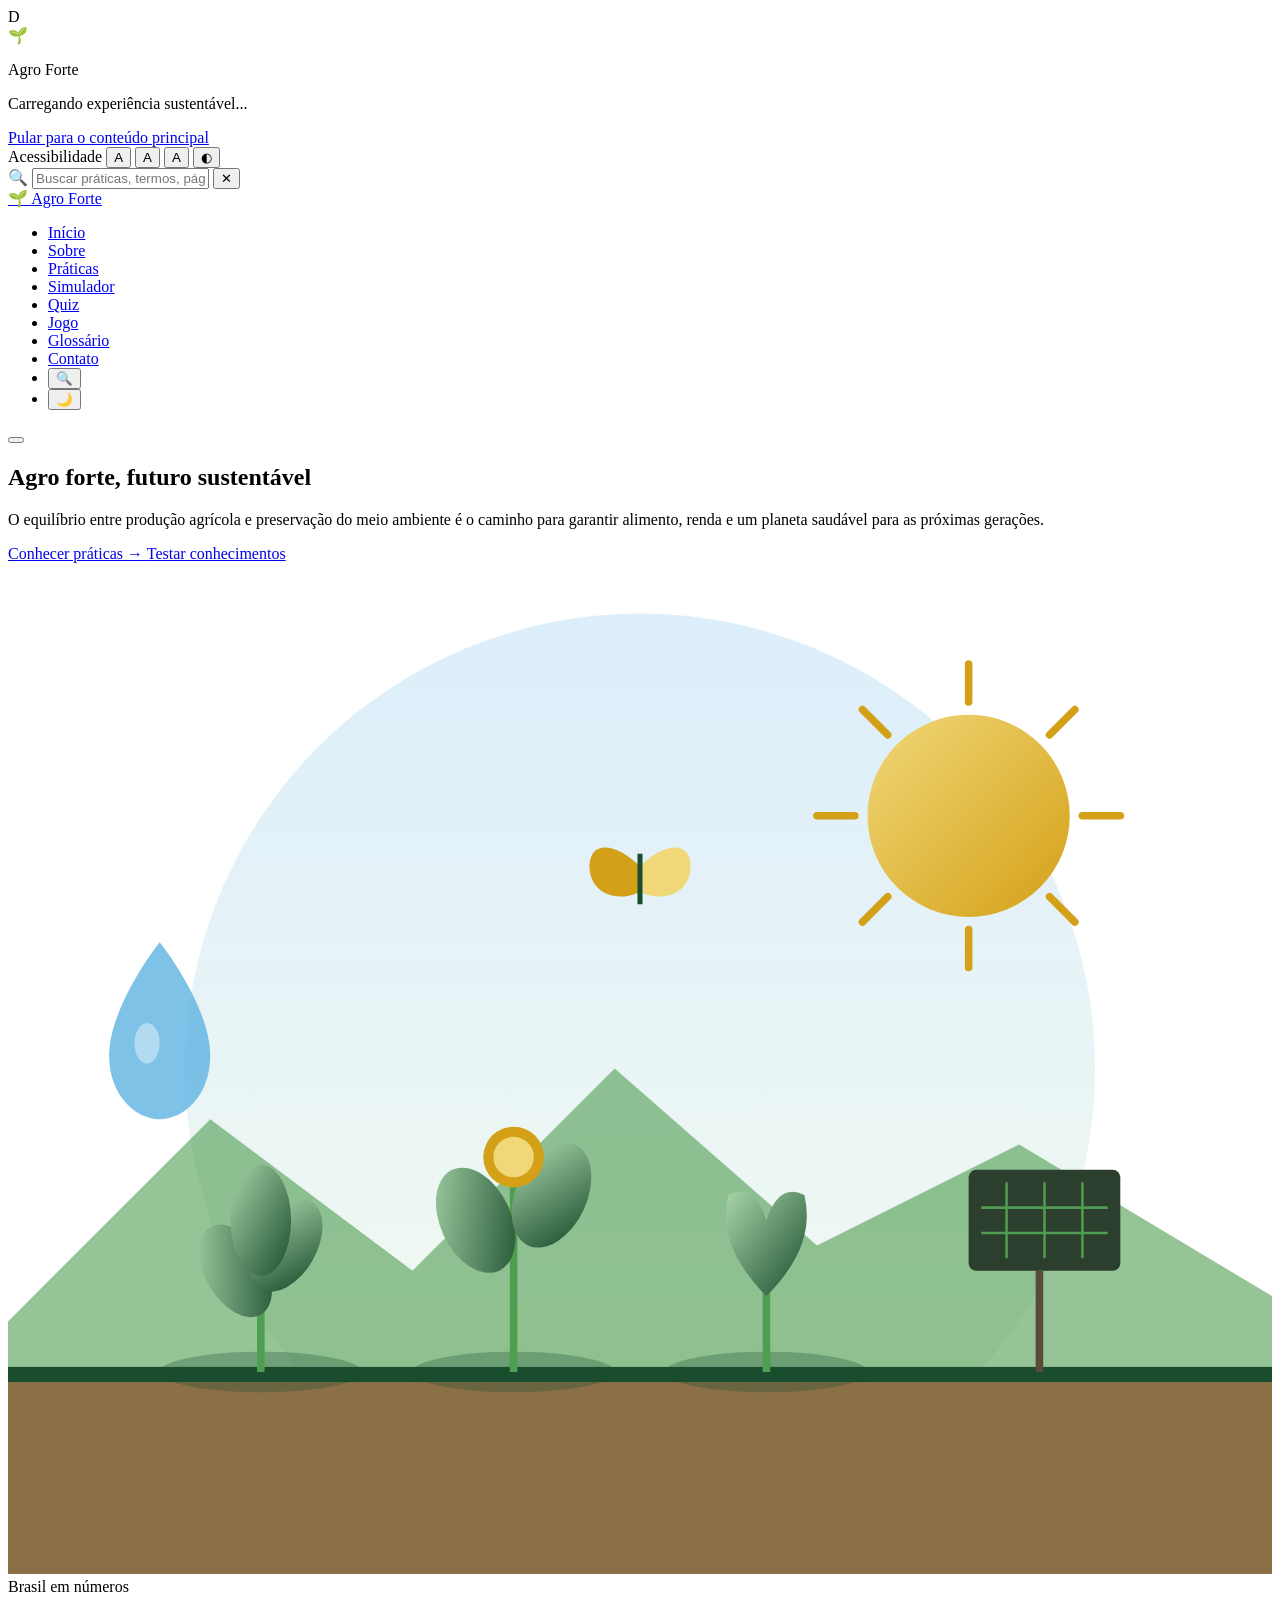
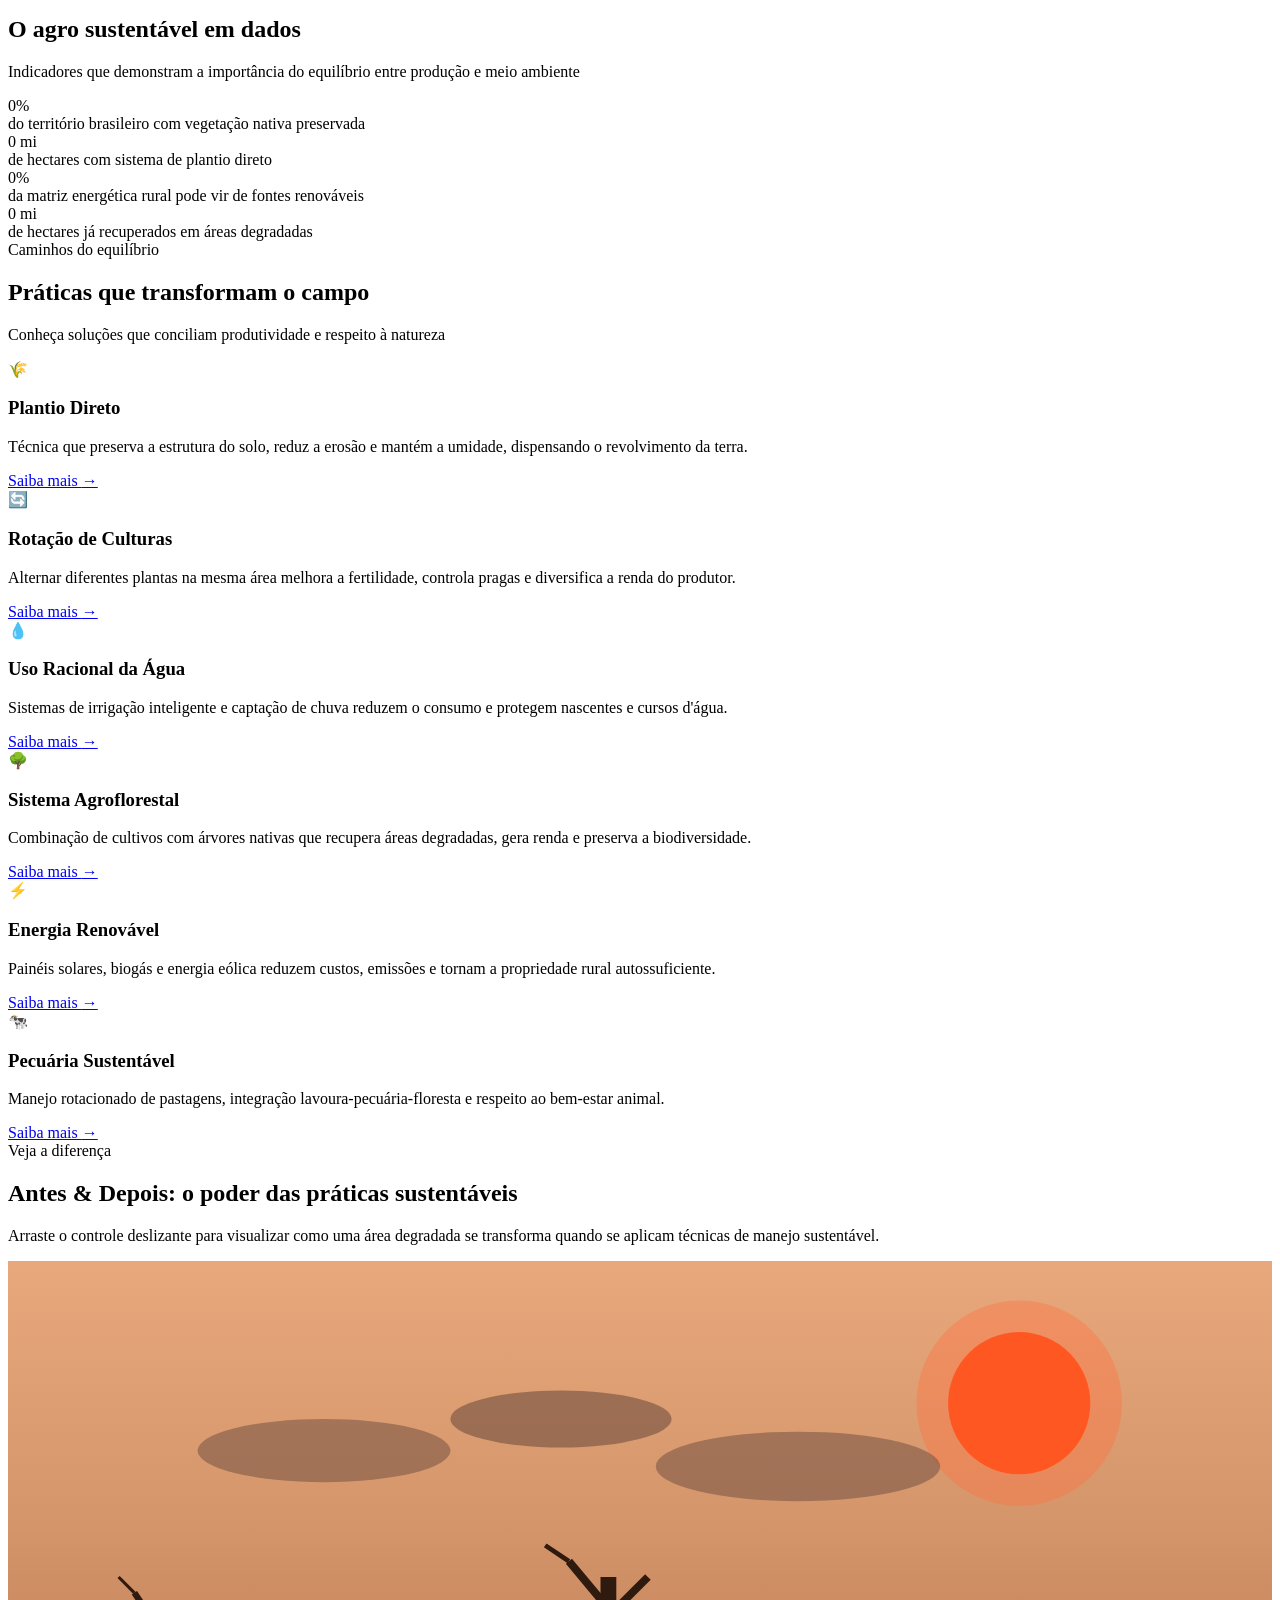
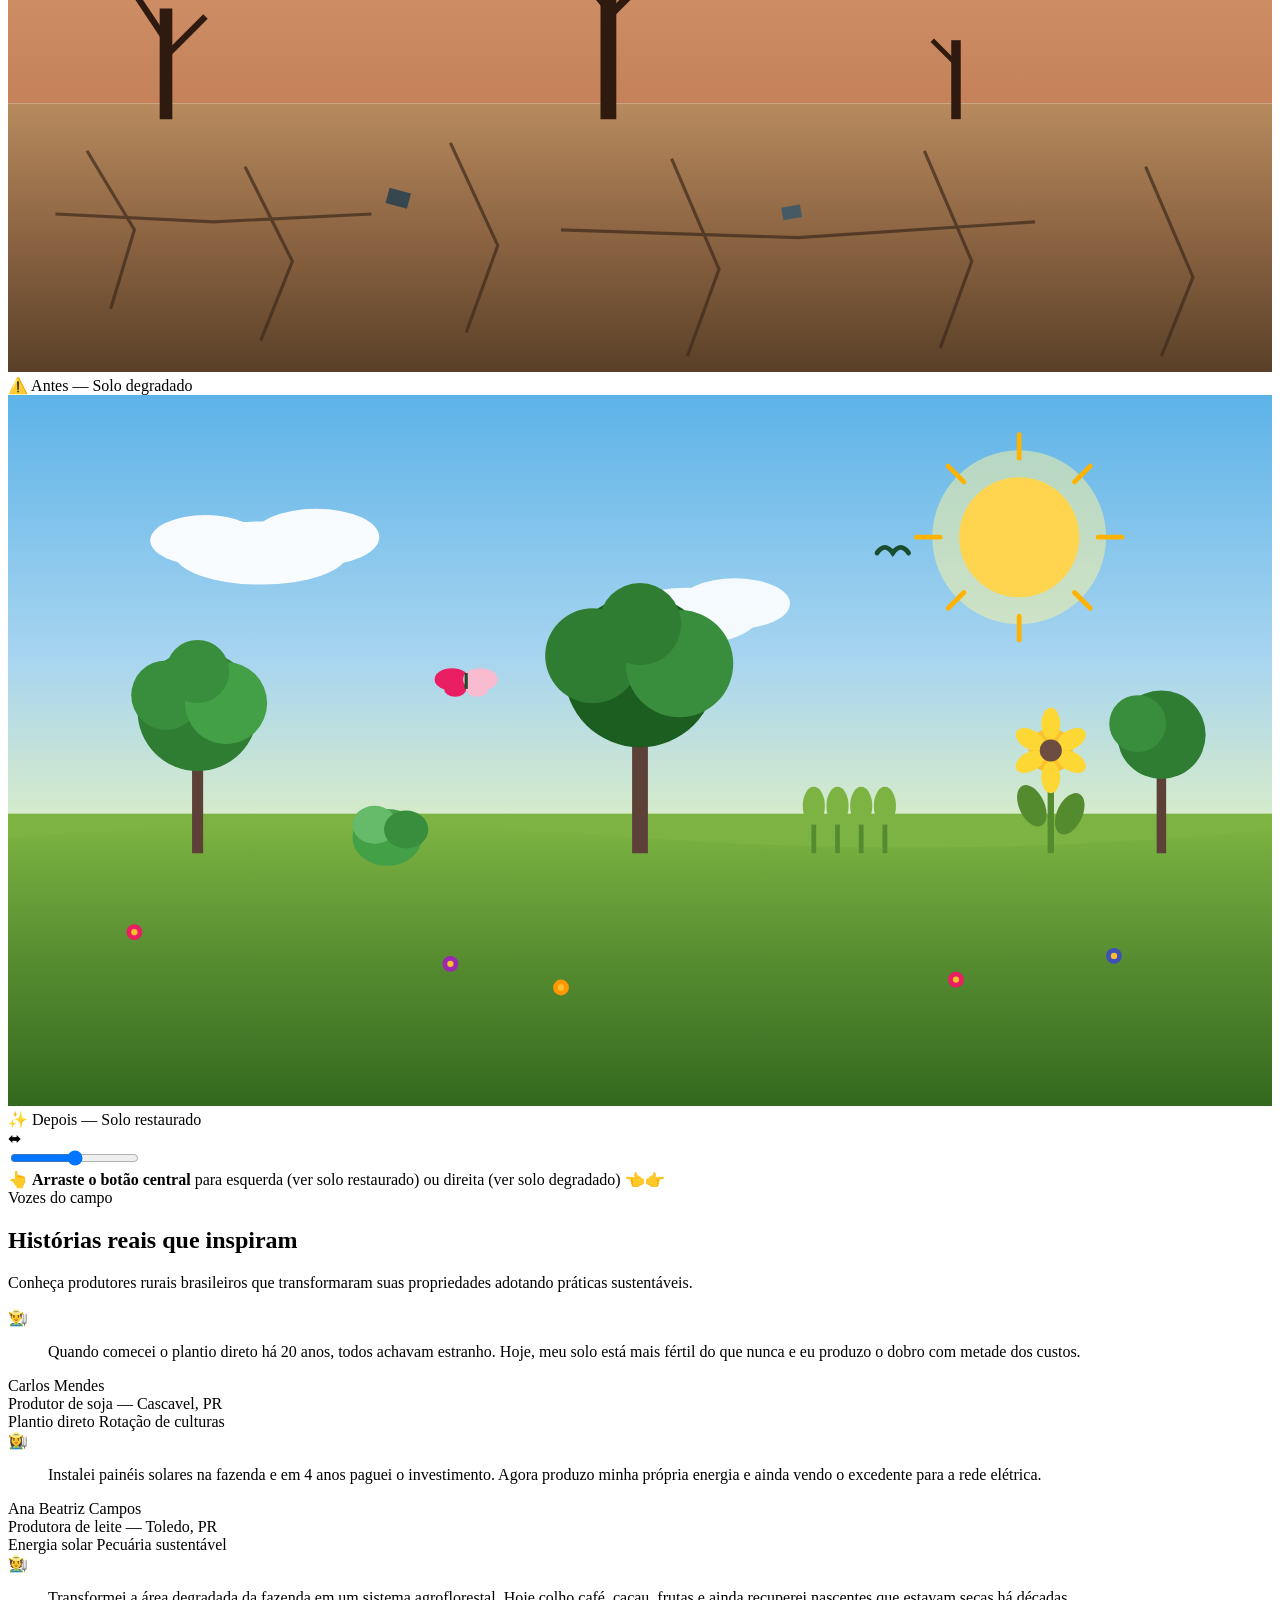
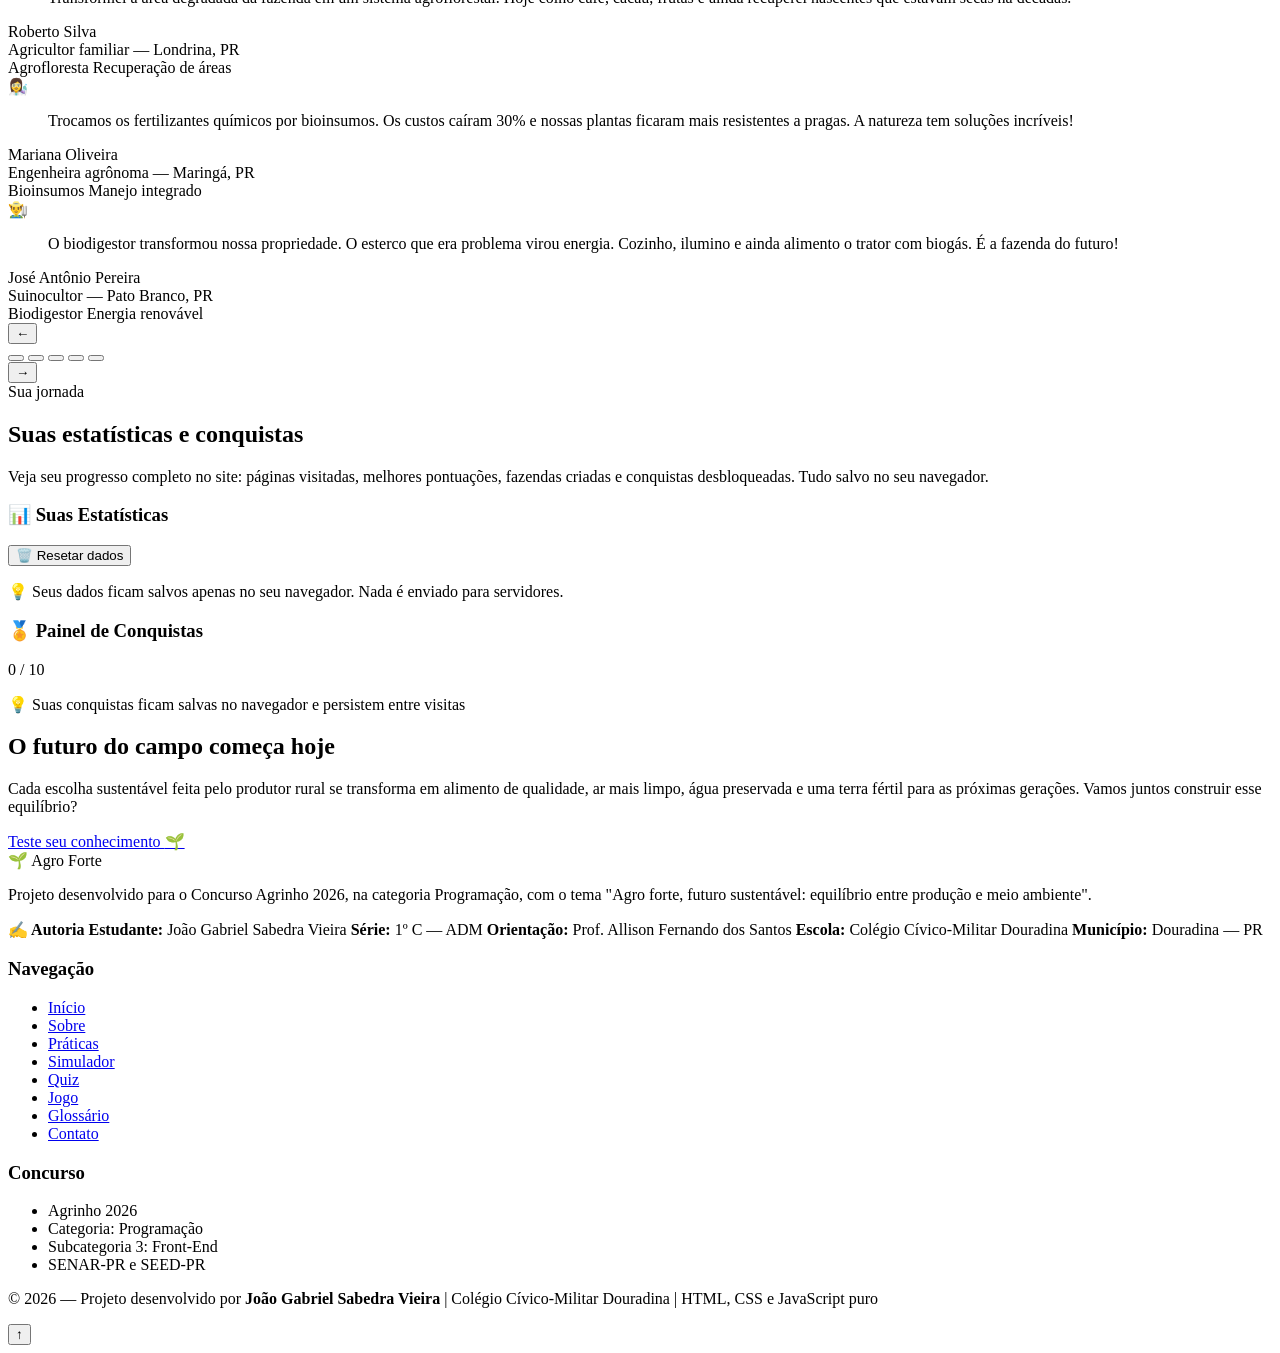
==== index.html @ 76241b08 "Add files via upload" ====
<!DOCTYPE html>D

<html lang="pt-BR">
<head>
    <meta charset="UTF-8">
    <meta name="viewport" content="width=device-width, initial-scale=1.0">
    <meta name="description" content="Projeto Agrinho 2026 - Agro forte, futuro sustentável: equilíbrio entre produção e meio ambiente">
    <meta name="keywords" content="agrinho, agronegócio, sustentabilidade, meio ambiente, agricultura, paraná">
    <meta name="author" content="João Gabriel Sabedra Vieira">
    <meta name="theme-color" content="#4f9d50">
    <meta name="robots" content="index, follow">
    <meta name="view-transition" content="same-origin">

    <!-- Open Graph (compartilhamento em redes sociais) -->
    <meta property="og:title" content="Agro Forte | Agrinho 2026 - Futuro Sustentável">
    <meta property="og:description" content="Site interativo sobre agronegócio sustentável: simulador de fazenda, quiz, mini-jogo, glossário e mapa do Brasil.">
    <meta property="og:type" content="website">
    <meta property="og:locale" content="pt_BR">
    <meta property="og:site_name" content="Agro Forte - Agrinho 2026">
    <meta property="og:image" content="og-image.svg">
    <meta property="og:image:type" content="image/svg+xml">
    <meta property="og:image:width" content="1200">
    <meta property="og:image:height" content="630">

    <!-- Twitter Card -->
    <meta name="twitter:card" content="summary_large_image">
    <meta name="twitter:title" content="Agro Forte | Agrinho 2026">
    <meta name="twitter:description" content="Agro forte, futuro sustentável: equilíbrio entre produção e meio ambiente.">
    <meta name="twitter:image" content="og-image.svg">

    <title>Agro Forte | Agrinho 2026 - Futuro Sustentável</title>
    <link rel="stylesheet" href="css/style.css?v=2">
    <link rel="manifest" href="manifest.json">
    <link rel="icon" type="image/svg+xml" href="data:image/svg+xml,%3Csvg xmlns='http://www.w3.org/2000/svg' viewBox='0 0 100 100'%3E%3Ccircle cx='50' cy='50' r='45' fill='%234f9d50'/%3E%3Ctext x='50' y='65' font-size='50' text-anchor='middle' fill='white'%3E🌱%3C/text%3E%3C/svg%3E">
    <link rel="apple-touch-icon" href="data:image/svg+xml,%3Csvg xmlns='http://www.w3.org/2000/svg' viewBox='0 0 100 100'%3E%3Ccircle cx='50' cy='50' r='45' fill='%234f9d50'/%3E%3Ctext x='50' y='65' font-size='50' text-anchor='middle' fill='white'%3E🌱%3C/text%3E%3C/svg%3E">
</head>
<body>
    <!-- AVISO PARA USUÁRIOS SEM JAVASCRIPT HABILITADO -->
    <noscript>
        <div class="aviso-sem-js" role="alert">
            <strong><span class="icone-aviso" aria-hidden="true">⚠️</span>JavaScript desativado</strong>
            Para a experiência completa do Agro Forte (simulador, quiz, jogo, mapa interativo), por favor habilite o JavaScript no seu navegador. O conteúdo essencial continua acessível.
        </div>
    </noscript>

    <!-- TELA DE CARREGAMENTO -->
    <div class="tela-carregamento" id="telaCarregamento" role="status" aria-live="polite">
        <div class="logo-carregamento" aria-hidden="true">🌱</div>
        <p class="texto-logo-carregamento">Agro Forte</p>
        <p>Carregando experiência sustentável...</p>
        <div class="barra-carregamento">
            <div class="barra-carregamento-preenchida"></div>
        </div>
    </div>

    <!-- LINK DE PULAR PARA O CONTEUDO -->
    <a href="#conteudoPrincipal" class="skip-link">Pular para o conteúdo principal</a>

    <!-- BARRA DE ACESSIBILIDADE -->
    <aside class="barra-acessibilidade" aria-label="Controles de acessibilidade">
        <span class="titulo-barra">Acessibilidade</span>
        <button id="btnFonteMenor" aria-label="Fonte normal" title="Fonte normal">A</button>
        <button id="btnFontePadrao" class="fonte-padrao-btn" aria-label="Fonte grande" title="Fonte grande">A</button>
        <button id="btnFonteMaior" class="fonte-maior-btn" aria-label="Fonte extra grande" title="Fonte extra grande">A</button>
        <button id="btnContraste" aria-label="Alternar alto contraste" title="Alto contraste">◐</button>
    </aside>

    <!-- OVERLAY DE BUSCA -->
    <div class="overlay-busca" id="overlayBusca" role="dialog" aria-label="Buscar no site">
        <div class="busca-container">
            <div class="busca-cabecalho">
                <span class="icone-busca-grande" aria-hidden="true">🔍</span>
                <input type="text" id="inputBusca" placeholder="Buscar práticas, termos, páginas..." aria-label="Campo de busca">
                <button class="busca-fechar" id="fecharBusca" aria-label="Fechar busca">✕</button>
            </div>
            <div class="busca-resultados" id="resultadosBusca"></div>
        </div>
    </div>

    <!-- CABECALHO -->
    <header class="cabecalho">
        <nav class="nav-principal" aria-label="Navegação principal">
            <a href="index.html" class="logo">
                <span class="logo-icone" aria-hidden="true">🌱</span>
                <span>Agro Forte</span>
            </a>

            <ul class="nav-links" id="navLinks">
                <li><a href="index.html" class="ativo">Início</a></li>
                <li><a href="sobre.html">Sobre</a></li>
                <li><a href="praticas.html">Práticas</a></li>
                <li><a href="simulador.html">Simulador</a></li>
                <li><a href="quiz.html">Quiz</a></li>
                <li><a href="jogo.html">Jogo</a></li>
                <li><a href="glossario.html">Glossário</a></li>
                <li><a href="contato.html">Contato</a></li>
                <li>
                    <button class="botao-busca" id="botaoBusca" aria-label="Buscar no site" title="Buscar (Ctrl+K)">
                        🔍
                    </button>
                </li>
                <li>
                    <button class="botao-tema" id="botaoTema" aria-label="Alternar tema claro e escuro" title="Alternar tema">
                        <span id="iconeTema">🌙</span>
                    </button>
                </li>
            </ul>

            <button class="menu-mobile" id="menuMobile" aria-label="Abrir menu de navegação">
                <span></span>
                <span></span>
                <span></span>
            </button>
        </nav>
    </header>

    <main id="conteudoPrincipal">
        <!-- HERO -->
        <section class="hero">
            <div class="container">
                <div class="hero-conteudo">
                    <div class="hero-texto fade-in">
                        <h1>Agro forte, <span class="destaque-texto">futuro sustentável</span></h1>
                        <p>O equilíbrio entre produção agrícola e preservação do meio ambiente é o caminho para garantir alimento, renda e um planeta saudável para as próximas gerações.</p>
                        <div class="hero-botoes">
                            <a href="praticas.html" class="botao botao-primario">
                                Conhecer práticas
                                <span aria-hidden="true">→</span>
                            </a>
                            <a href="quiz.html" class="botao botao-secundario">
                                Testar conhecimentos
                            </a>
                        </div>
                    </div>

                    <!-- ILUSTRACAO SVG AUTORAL -->
                    <div class="hero-ilustracao fade-in" aria-hidden="true">
                        <svg viewBox="0 0 500 400" xmlns="http://www.w3.org/2000/svg">
                            <!-- Fundo circular -->
                            <defs>
                                <linearGradient id="ceuGradiente" x1="0%" y1="0%" x2="0%" y2="100%">
                                    <stop offset="0%" stop-color="#a8d5f5"/>
                                    <stop offset="100%" stop-color="#e8f5d8"/>
                                </linearGradient>
                                <linearGradient id="solGradiente" x1="0%" y1="0%" x2="100%" y2="100%">
                                    <stop offset="0%" stop-color="#f0d878"/>
                                    <stop offset="100%" stop-color="#d4a017"/>
                                </linearGradient>
                                <linearGradient id="folhaGradiente" x1="0%" y1="0%" x2="100%" y2="100%">
                                    <stop offset="0%" stop-color="#a8d5a8"/>
                                    <stop offset="100%" stop-color="#1a4d2e"/>
                                </linearGradient>
                            </defs>

                            <!-- Círculo de fundo (classe permite adaptar ao tema escuro) -->
                            <circle class="hero-svg-circulo-fundo" cx="250" cy="200" r="180" fill="url(#ceuGradiente)" opacity="0.4"/>

                            <!-- Sol -->
                            <g class="elemento-flutuante">
                                <circle cx="380" cy="100" r="40" fill="url(#solGradiente)"/>
                                <g stroke="#d4a017" stroke-width="3" stroke-linecap="round">
                                    <line x1="380" y1="40" x2="380" y2="55"/>
                                    <line x1="380" y1="145" x2="380" y2="160"/>
                                    <line x1="320" y1="100" x2="335" y2="100"/>
                                    <line x1="425" y1="100" x2="440" y2="100"/>
                                    <line x1="338" y1="58" x2="348" y2="68"/>
                                    <line x1="412" y1="132" x2="422" y2="142"/>
                                    <line x1="412" y1="68" x2="422" y2="58"/>
                                    <line x1="338" y1="142" x2="348" y2="132"/>
                                </g>
                            </g>

                            <!-- Montanhas (classe permite adaptar ao tema escuro) -->
                            <path class="hero-svg-montanhas" d="M 0 300 L 80 220 L 160 280 L 240 200 L 320 270 L 400 230 L 500 290 L 500 400 L 0 400 Z" fill="#4f9d50" opacity="0.6"/>

                            <!-- Solo (classes permitem adaptar ao tema escuro) -->
                            <rect class="hero-svg-solo" x="0" y="320" width="500" height="80" fill="#8b6f47"/>
                            <rect class="hero-svg-grama" x="0" y="318" width="500" height="6" fill="#1a4d2e"/>

                            <!-- Plantas -->
                            <g class="elemento-flutuante delay-1">
                                <ellipse cx="100" cy="320" rx="40" ry="8" fill="#1a4d2e" opacity="0.3"/>
                                <line x1="100" y1="320" x2="100" y2="270" stroke="#4f9d50" stroke-width="3"/>
                                <ellipse cx="90" cy="280" rx="12" ry="20" fill="url(#folhaGradiente)" transform="rotate(-30 90 280)"/>
                                <ellipse cx="110" cy="270" rx="12" ry="20" fill="url(#folhaGradiente)" transform="rotate(30 110 270)"/>
                                <ellipse cx="100" cy="260" rx="12" ry="22" fill="url(#folhaGradiente)"/>
                            </g>

                            <g class="elemento-flutuante delay-2">
                                <ellipse cx="200" cy="320" rx="40" ry="8" fill="#1a4d2e" opacity="0.3"/>
                                <line x1="200" y1="320" x2="200" y2="240" stroke="#4f9d50" stroke-width="3"/>
                                <ellipse cx="185" cy="260" rx="14" ry="22" fill="url(#folhaGradiente)" transform="rotate(-25 185 260)"/>
                                <ellipse cx="215" cy="250" rx="14" ry="22" fill="url(#folhaGradiente)" transform="rotate(25 215 250)"/>
                                <circle cx="200" cy="235" r="12" fill="#d4a017"/>
                                <circle cx="200" cy="235" r="8" fill="#f0d878"/>
                            </g>

                            <g class="elemento-flutuante">
                                <ellipse cx="300" cy="320" rx="40" ry="8" fill="#1a4d2e" opacity="0.3"/>
                                <line x1="300" y1="320" x2="300" y2="280" stroke="#4f9d50" stroke-width="3"/>
                                <path d="M 300 290 Q 280 270 285 250 Q 295 245 300 260 Q 305 245 315 250 Q 320 270 300 290" fill="url(#folhaGradiente)"/>
                            </g>

                            <!-- Painel solar (energia renovável) -->
                            <g class="elemento-flutuante delay-1">
                                <rect class="hero-svg-painel-solar" x="380" y="240" width="60" height="40" fill="#2c3e2d" rx="3"/>
                                <line x1="395" y1="245" x2="395" y2="275" stroke="#4f9d50" stroke-width="1"/>
                                <line x1="410" y1="245" x2="410" y2="275" stroke="#4f9d50" stroke-width="1"/>
                                <line x1="425" y1="245" x2="425" y2="275" stroke="#4f9d50" stroke-width="1"/>
                                <line x1="385" y1="255" x2="435" y2="255" stroke="#4f9d50" stroke-width="1"/>
                                <line x1="385" y1="265" x2="435" y2="265" stroke="#4f9d50" stroke-width="1"/>
                                <line x1="408" y1="280" x2="408" y2="320" stroke="#5a4a3a" stroke-width="3"/>
                            </g>

                            <!-- Gota de água -->
                            <g class="elemento-flutuante delay-2">
                                <path d="M 60 150 C 60 150, 40 175, 40 195 C 40 210, 50 220, 60 220 C 70 220, 80 210, 80 195 C 80 175, 60 150, 60 150 Z" fill="#5fb3e3" opacity="0.8"/>
                                <ellipse cx="55" cy="190" rx="5" ry="8" fill="white" opacity="0.4"/>
                            </g>

                            <!-- Borboleta -->
                            <g class="elemento-flutuante">
                                <path d="M 250 120 C 240 110, 230 110, 230 120 C 230 130, 240 135, 250 130 Z" fill="#d4a017"/>
                                <path d="M 250 120 C 260 110, 270 110, 270 120 C 270 130, 260 135, 250 130 Z" fill="#f0d878"/>
                                <line x1="250" y1="115" x2="250" y2="135" stroke="#1a4d2e" stroke-width="2"/>
                            </g>
                        </svg>
                    </div>
                </div>
            </div>
        </section>

        <!-- ESTATISTICAS -->
        <section class="estatisticas">
            <div class="container">
                <div class="secao-titulo fade-in">
                    <span>Brasil em números</span>
                    <h2>O agro sustentável em dados</h2>
                    <p>Indicadores que demonstram a importância do equilíbrio entre produção e meio ambiente</p>
                </div>

                <div class="grid-estatisticas">
                    <div class="card-estatistica fade-in" data-numero="66" data-sufixo="%">
                        <div class="numero contador">0%</div>
                        <div class="rotulo">do território brasileiro com vegetação nativa preservada</div>
                    </div>

                    <div class="card-estatistica fade-in" data-numero="35" data-sufixo=" mi">
                        <div class="numero contador">0 mi</div>
                        <div class="rotulo">de hectares com sistema de plantio direto</div>
                    </div>

                    <div class="card-estatistica fade-in" data-numero="80" data-sufixo="%">
                        <div class="numero contador">0%</div>
                        <div class="rotulo">da matriz energética rural pode vir de fontes renováveis</div>
                    </div>

                    <div class="card-estatistica fade-in" data-numero="17" data-sufixo=" mi">
                        <div class="numero contador">0 mi</div>
                        <div class="rotulo">de hectares já recuperados em áreas degradadas</div>
                    </div>
                </div>
            </div>
        </section>

        <!-- PRATICAS PRINCIPAIS -->
        <section class="secao">
            <div class="container">
                <div class="secao-titulo fade-in">
                    <span>Caminhos do equilíbrio</span>
                    <h2>Práticas que transformam o campo</h2>
                    <p>Conheça soluções que conciliam produtividade e respeito à natureza</p>
                </div>

                <div class="grid-praticas">
                    <article class="card-pratica fade-in">
                        <div class="icone" aria-hidden="true">🌾</div>
                        <h3>Plantio Direto</h3>
                        <p>Técnica que preserva a estrutura do solo, reduz a erosão e mantém a umidade, dispensando o revolvimento da terra.</p>
                        <a href="praticas.html#plantio-direto" class="saiba-mais">
                            Saiba mais <span aria-hidden="true">→</span>
                        </a>
                    </article>

                    <article class="card-pratica fade-in">
                        <div class="icone" aria-hidden="true">🔄</div>
                        <h3>Rotação de Culturas</h3>
                        <p>Alternar diferentes plantas na mesma área melhora a fertilidade, controla pragas e diversifica a renda do produtor.</p>
                        <a href="praticas.html#rotacao" class="saiba-mais">
                            Saiba mais <span aria-hidden="true">→</span>
                        </a>
                    </article>

                    <article class="card-pratica fade-in">
                        <div class="icone" aria-hidden="true">💧</div>
                        <h3>Uso Racional da Água</h3>
                        <p>Sistemas de irrigação inteligente e captação de chuva reduzem o consumo e protegem nascentes e cursos d'água.</p>
                        <a href="praticas.html#agua" class="saiba-mais">
                            Saiba mais <span aria-hidden="true">→</span>
                        </a>
                    </article>

                    <article class="card-pratica fade-in">
                        <div class="icone" aria-hidden="true">🌳</div>
                        <h3>Sistema Agroflorestal</h3>
                        <p>Combinação de cultivos com árvores nativas que recupera áreas degradadas, gera renda e preserva a biodiversidade.</p>
                        <a href="praticas.html#agrofloresta" class="saiba-mais">
                            Saiba mais <span aria-hidden="true">→</span>
                        </a>
                    </article>

                    <article class="card-pratica fade-in">
                        <div class="icone" aria-hidden="true">⚡</div>
                        <h3>Energia Renovável</h3>
                        <p>Painéis solares, biogás e energia eólica reduzem custos, emissões e tornam a propriedade rural autossuficiente.</p>
                        <a href="praticas.html#energia" class="saiba-mais">
                            Saiba mais <span aria-hidden="true">→</span>
                        </a>
                    </article>

                    <article class="card-pratica fade-in">
                        <div class="icone" aria-hidden="true">🐄</div>
                        <h3>Pecuária Sustentável</h3>
                        <p>Manejo rotacionado de pastagens, integração lavoura-pecuária-floresta e respeito ao bem-estar animal.</p>
                        <a href="praticas.html#pecuaria" class="saiba-mais">
                            Saiba mais <span aria-hidden="true">→</span>
                        </a>
                    </article>
                </div>
            </div>
        </section>

        <!-- COMPARADOR ANTES E DEPOIS -->
        <section class="secao fundo-destaque">
            <div class="container">
                <div class="secao-titulo fade-in">
                    <span>Veja a diferença</span>
                    <h2>Antes &amp; Depois: o poder das práticas sustentáveis</h2>
                    <p>Arraste o controle deslizante para visualizar como uma área degradada se transforma quando se aplicam técnicas de manejo sustentável.</p>
                </div>

                <div class="fade-in">
                    <div class="comparador">

                        <!-- CAMADA ANTES (FUNDO): solo degradado -->
                        <div class="comparador-antes">
                            <svg class="comparador-svg" viewBox="0 0 800 450" xmlns="http://www.w3.org/2000/svg" preserveAspectRatio="xMidYMid slice" aria-hidden="true">
                                <defs>
                                    <linearGradient id="ceuSeco" x1="0" y1="0" x2="0" y2="1">
                                        <stop offset="0%" stop-color="#e8a87c"/>
                                        <stop offset="60%" stop-color="#d4956a"/>
                                        <stop offset="100%" stop-color="#c4815a"/>
                                    </linearGradient>
                                    <linearGradient id="soloSeco" x1="0" y1="0" x2="0" y2="1">
                                        <stop offset="0%" stop-color="#b88a5e"/>
                                        <stop offset="50%" stop-color="#8b6442"/>
                                        <stop offset="100%" stop-color="#5a4028"/>
                                    </linearGradient>
                                </defs>

                                <!-- Céu poluído/quente -->
                                <rect width="800" height="280" fill="url(#ceuSeco)"/>

                                <!-- Sol forte e quente -->
                                <circle cx="640" cy="90" r="65" fill="#ff7043" opacity="0.4"/>
                                <circle cx="640" cy="90" r="45" fill="#ff5722"/>

                                <!-- Fumaça/poluição -->
                                <g opacity="0.5">
                                    <ellipse cx="200" cy="120" rx="80" ry="20" fill="#6d4c41"/>
                                    <ellipse cx="350" cy="100" rx="70" ry="18" fill="#5d4037"/>
                                    <ellipse cx="500" cy="130" rx="90" ry="22" fill="#6d4c41"/>
                                </g>

                                <!-- Solo seco e rachado -->
                                <rect x="0" y="280" width="800" height="170" fill="url(#soloSeco)"/>

                                <!-- Rachaduras no solo -->
                                <g stroke="#3e2a1c" stroke-width="2" fill="none" opacity="0.7">
                                    <path d="M 50 310 L 80 360 L 65 410"/>
                                    <path d="M 150 320 L 180 380 L 160 430"/>
                                    <path d="M 280 305 L 310 370 L 290 425"/>
                                    <path d="M 420 315 L 450 385 L 430 440"/>
                                    <path d="M 580 310 L 610 380 L 590 435"/>
                                    <path d="M 720 320 L 750 390 L 730 440"/>
                                    <!-- Rachaduras horizontais -->
                                    <path d="M 30 350 L 130 355 L 230 350"/>
                                    <path d="M 350 360 L 500 365 L 650 355"/>
                                </g>

                                <!-- Tronco morto 1 -->
                                <g>
                                    <line x1="100" y1="290" x2="100" y2="220" stroke="#2e1a0e" stroke-width="8"/>
                                    <line x1="100" y1="240" x2="80" y2="210" stroke="#2e1a0e" stroke-width="4"/>
                                    <line x1="100" y1="250" x2="125" y2="225" stroke="#2e1a0e" stroke-width="4"/>
                                    <line x1="80" y1="210" x2="70" y2="200" stroke="#2e1a0e" stroke-width="2"/>
                                </g>

                                <!-- Tronco morto 2 -->
                                <g>
                                    <line x1="380" y1="290" x2="380" y2="200" stroke="#2e1a0e" stroke-width="10"/>
                                    <line x1="380" y1="220" x2="355" y2="190" stroke="#2e1a0e" stroke-width="5"/>
                                    <line x1="380" y1="225" x2="405" y2="200" stroke="#2e1a0e" stroke-width="5"/>
                                    <line x1="355" y1="190" x2="340" y2="180" stroke="#2e1a0e" stroke-width="3"/>
                                </g>

                                <!-- Tronco morto 3 -->
                                <g>
                                    <line x1="600" y1="290" x2="600" y2="240" stroke="#2e1a0e" stroke-width="6"/>
                                    <line x1="600" y1="255" x2="585" y2="240" stroke="#2e1a0e" stroke-width="3"/>
                                </g>

                                <!-- Lixo/poluição no chão -->
                                <g>
                                    <rect x="240" y="335" width="14" height="10" fill="#37474f" transform="rotate(15 247 340)"/>
                                    <rect x="490" y="345" width="12" height="8" fill="#455a64" transform="rotate(-10 496 349)"/>
                                </g>
                            </svg>
                            <span class="comparador-rotulo antes">⚠️ Antes — Solo degradado</span>
                        </div>

                        <!-- CAMADA DEPOIS (TOPO, CLIPADA): solo restaurado -->
                        <div class="comparador-depois" id="comparadorDepois">
                            <svg class="comparador-svg" viewBox="0 0 800 450" xmlns="http://www.w3.org/2000/svg" preserveAspectRatio="xMidYMid slice" aria-hidden="true">
                                <defs>
                                    <linearGradient id="ceuVivo" x1="0" y1="0" x2="0" y2="1">
                                        <stop offset="0%" stop-color="#5db3e8"/>
                                        <stop offset="60%" stop-color="#a8d5f0"/>
                                        <stop offset="100%" stop-color="#dceec5"/>
                                    </linearGradient>
                                    <linearGradient id="soloVivo" x1="0" y1="0" x2="0" y2="1">
                                        <stop offset="0%" stop-color="#7cb342"/>
                                        <stop offset="50%" stop-color="#558b2f"/>
                                        <stop offset="100%" stop-color="#33691e"/>
                                    </linearGradient>
                                </defs>

                                <!-- Céu azul e limpo -->
                                <rect width="800" height="280" fill="url(#ceuVivo)"/>

                                <!-- Sol amigável -->
                                <circle cx="640" cy="90" r="55" fill="#fff59d" opacity="0.5"/>
                                <circle cx="640" cy="90" r="38" fill="#ffd54f"/>
                                <g stroke="#ffb300" stroke-width="3" stroke-linecap="round">
                                    <line x1="640" y1="25" x2="640" y2="40"/>
                                    <line x1="640" y1="140" x2="640" y2="155"/>
                                    <line x1="575" y1="90" x2="590" y2="90"/>
                                    <line x1="690" y1="90" x2="705" y2="90"/>
                                    <line x1="595" y1="45" x2="605" y2="55"/>
                                    <line x1="675" y1="125" x2="685" y2="135"/>
                                    <line x1="675" y1="55" x2="685" y2="45"/>
                                    <line x1="595" y1="135" x2="605" y2="125"/>
                                </g>

                                <!-- Nuvens fofinhas -->
                                <g opacity="0.95">
                                    <ellipse cx="160" cy="100" rx="55" ry="20" fill="white"/>
                                    <ellipse cx="195" cy="90" rx="40" ry="18" fill="white"/>
                                    <ellipse cx="125" cy="92" rx="35" ry="16" fill="white"/>
                                </g>
                                <g opacity="0.9">
                                    <ellipse cx="430" cy="140" rx="45" ry="18" fill="white"/>
                                    <ellipse cx="460" cy="132" rx="35" ry="16" fill="white"/>
                                </g>

                                <!-- Faixa de transição verde sólida (elimina gaps entre céu e curva do solo) -->
                                <rect x="0" y="265" width="800" height="35" fill="#7cb342"/>

                                <!-- Solo verde fértil (curva decorativa por cima da faixa sólida) -->
                                <path d="M 0 280 Q 200 265 400 280 Q 600 295 800 275 L 800 450 L 0 450 Z" fill="url(#soloVivo)"/>

                                <!-- Árvore frondosa 1 -->
                                <g>
                                    <line x1="120" y1="290" x2="120" y2="220" stroke="#5d4037" stroke-width="7"/>
                                    <circle cx="120" cy="200" r="38" fill="#2e7d32"/>
                                    <circle cx="100" cy="190" r="22" fill="#388e3c"/>
                                    <circle cx="138" cy="195" r="26" fill="#43a047"/>
                                    <circle cx="120" cy="175" r="20" fill="#388e3c"/>
                                </g>

                                <!-- Arbusto pequeno -->
                                <g>
                                    <ellipse cx="240" cy="280" rx="22" ry="18" fill="#43a047"/>
                                    <ellipse cx="232" cy="272" rx="14" ry="12" fill="#66bb6a"/>
                                    <ellipse cx="252" cy="275" rx="14" ry="12" fill="#388e3c"/>
                                </g>

                                <!-- Árvore frondosa 2 (maior) -->
                                <g>
                                    <line x1="400" y1="290" x2="400" y2="200" stroke="#5d4037" stroke-width="10"/>
                                    <circle cx="400" cy="175" r="48" fill="#1b5e20"/>
                                    <circle cx="370" cy="165" r="30" fill="#2e7d32"/>
                                    <circle cx="425" cy="170" r="34" fill="#388e3c"/>
                                    <circle cx="400" cy="145" r="26" fill="#2e7d32"/>
                                </g>

                                <!-- Plantação organizada -->
                                <g>
                                    <line x1="510" y1="290" x2="510" y2="265" stroke="#558b2f" stroke-width="3"/>
                                    <ellipse cx="510" cy="260" rx="7" ry="12" fill="#7cb342"/>
                                    <line x1="525" y1="290" x2="525" y2="265" stroke="#558b2f" stroke-width="3"/>
                                    <ellipse cx="525" cy="260" rx="7" ry="12" fill="#7cb342"/>
                                    <line x1="540" y1="290" x2="540" y2="265" stroke="#558b2f" stroke-width="3"/>
                                    <ellipse cx="540" cy="260" rx="7" ry="12" fill="#7cb342"/>
                                    <line x1="555" y1="290" x2="555" y2="265" stroke="#558b2f" stroke-width="3"/>
                                    <ellipse cx="555" cy="260" rx="7" ry="12" fill="#7cb342"/>
                                </g>

                                <!-- Girassol -->
                                <g>
                                    <line x1="660" y1="290" x2="660" y2="240" stroke="#558b2f" stroke-width="4"/>
                                    <ellipse cx="648" cy="260" rx="8" ry="14" fill="#558b2f" transform="rotate(-25 648 260)"/>
                                    <ellipse cx="672" cy="265" rx="8" ry="14" fill="#558b2f" transform="rotate(25 672 265)"/>
                                    <circle cx="660" cy="225" r="14" fill="#fbc02d"/>
                                    <g>
                                        <ellipse cx="660" cy="208" rx="6" ry="10" fill="#fdd835"/>
                                        <ellipse cx="673" cy="218" rx="6" ry="10" fill="#fdd835" transform="rotate(60 673 218)"/>
                                        <ellipse cx="673" cy="232" rx="6" ry="10" fill="#fdd835" transform="rotate(120 673 232)"/>
                                        <ellipse cx="660" cy="242" rx="6" ry="10" fill="#fdd835"/>
                                        <ellipse cx="647" cy="232" rx="6" ry="10" fill="#fdd835" transform="rotate(60 647 232)"/>
                                        <ellipse cx="647" cy="218" rx="6" ry="10" fill="#fdd835" transform="rotate(120 647 218)"/>
                                    </g>
                                    <circle cx="660" cy="225" r="7" fill="#6d4c41"/>
                                </g>

                                <!-- Árvore frondosa 3 -->
                                <g>
                                    <line x1="730" y1="290" x2="730" y2="235" stroke="#5d4037" stroke-width="6"/>
                                    <circle cx="730" cy="215" r="28" fill="#2e7d32"/>
                                    <circle cx="715" cy="208" r="18" fill="#388e3c"/>
                                </g>

                                <!-- Borboleta -->
                                <g transform="translate(290, 180)">
                                    <ellipse cx="-9" cy="0" rx="11" ry="7" fill="#e91e63"/>
                                    <ellipse cx="9" cy="0" rx="11" ry="7" fill="#f8bbd0"/>
                                    <ellipse cx="-7" cy="6" rx="7" ry="5" fill="#e91e63"/>
                                    <ellipse cx="7" cy="6" rx="7" ry="5" fill="#f8bbd0"/>
                                    <line x1="0" y1="-4" x2="0" y2="6" stroke="#1a4d2e" stroke-width="2"/>
                                </g>

                                <!-- Pássaro voando -->
                                <g transform="translate(560, 100)">
                                    <path d="M -10 0 q 5 -7 10 0 q 5 -7 10 0" stroke="#1a4d2e" stroke-width="3" fill="none" stroke-linecap="round"/>
                                </g>

                                <!-- Flores no chão -->
                                <g>
                                    <circle cx="80" cy="340" r="5" fill="#e91e63"/>
                                    <circle cx="80" cy="340" r="2" fill="#fbc02d"/>
                                    <circle cx="280" cy="360" r="5" fill="#9c27b0"/>
                                    <circle cx="280" cy="360" r="2" fill="#fbc02d"/>
                                    <circle cx="350" cy="375" r="5" fill="#ff9800"/>
                                    <circle cx="350" cy="375" r="2" fill="#fbc02d"/>
                                    <circle cx="600" cy="370" r="5" fill="#e91e63"/>
                                    <circle cx="600" cy="370" r="2" fill="#fbc02d"/>
                                    <circle cx="700" cy="355" r="5" fill="#3f51b5"/>
                                    <circle cx="700" cy="355" r="2" fill="#fbc02d"/>
                                </g>
                            </svg>
                            <span class="comparador-rotulo depois">✨ Depois — Solo restaurado</span>
                        </div>

                        <!-- Linha divisória e botão central -->
                        <div class="comparador-divisor" id="comparadorDivisor"></div>
                        <div class="comparador-handle" id="comparadorHandle" aria-hidden="true">⬌</div>

                        <!-- Input slider (invisível, captura interação) -->
                        <input type="range" min="0" max="100" value="50" class="comparador-input" id="comparadorInput" aria-label="Arraste para revelar a transformação">
                    </div>

                    <div class="comparador-info">
                        <span aria-hidden="true">👆</span> <strong>Arraste o botão central</strong> para esquerda (ver solo restaurado) ou direita (ver solo degradado) <span aria-hidden="true">👈👉</span>
                    </div>
                </div>
            </div>
        </section>

        <!-- HISTORIAS DO CAMPO -->
        <section class="secao">
            <div class="container">
                <div class="secao-titulo fade-in">
                    <span>Vozes do campo</span>
                    <h2>Histórias reais que inspiram</h2>
                    <p>Conheça produtores rurais brasileiros que transformaram suas propriedades adotando práticas sustentáveis.</p>
                </div>

                <div class="carrossel-historias fade-in">
                    <div class="carrossel-trilho" id="carrosselTrilho">
                        <article class="slide-historia">
                            <div class="slide-historia-conteudo">
                                <div class="slide-historia-avatar" aria-hidden="true">👨‍🌾</div>
                                <div class="slide-historia-texto">
                                    <blockquote>Quando comecei o plantio direto há 20 anos, todos achavam estranho. Hoje, meu solo está mais fértil do que nunca e eu produzo o dobro com metade dos custos.</blockquote>
                                    <div class="slide-historia-autor">Carlos Mendes</div>
                                    <div class="slide-historia-cargo">Produtor de soja — Cascavel, PR</div>
                                    <div class="slide-historia-tags">
                                        <span class="tag-pratica">Plantio direto</span>
                                        <span class="tag-pratica">Rotação de culturas</span>
                                    </div>
                                </div>
                            </div>
                        </article>

                        <article class="slide-historia">
                            <div class="slide-historia-conteudo">
                                <div class="slide-historia-avatar" aria-hidden="true">👩‍🌾</div>
                                <div class="slide-historia-texto">
                                    <blockquote>Instalei painéis solares na fazenda e em 4 anos paguei o investimento. Agora produzo minha própria energia e ainda vendo o excedente para a rede elétrica.</blockquote>
                                    <div class="slide-historia-autor">Ana Beatriz Campos</div>
                                    <div class="slide-historia-cargo">Produtora de leite — Toledo, PR</div>
                                    <div class="slide-historia-tags">
                                        <span class="tag-pratica">Energia solar</span>
                                        <span class="tag-pratica">Pecuária sustentável</span>
                                    </div>
                                </div>
                            </div>
                        </article>

                        <article class="slide-historia">
                            <div class="slide-historia-conteudo">
                                <div class="slide-historia-avatar" aria-hidden="true">🧑‍🌾</div>
                                <div class="slide-historia-texto">
                                    <blockquote>Transformei a área degradada da fazenda em um sistema agroflorestal. Hoje colho café, cacau, frutas e ainda recuperei nascentes que estavam secas há décadas.</blockquote>
                                    <div class="slide-historia-autor">Roberto Silva</div>
                                    <div class="slide-historia-cargo">Agricultor familiar — Londrina, PR</div>
                                    <div class="slide-historia-tags">
                                        <span class="tag-pratica">Agrofloresta</span>
                                        <span class="tag-pratica">Recuperação de áreas</span>
                                    </div>
                                </div>
                            </div>
                        </article>

                        <article class="slide-historia">
                            <div class="slide-historia-conteudo">
                                <div class="slide-historia-avatar" aria-hidden="true">👩‍🔬</div>
                                <div class="slide-historia-texto">
                                    <blockquote>Trocamos os fertilizantes químicos por bioinsumos. Os custos caíram 30% e nossas plantas ficaram mais resistentes a pragas. A natureza tem soluções incríveis!</blockquote>
                                    <div class="slide-historia-autor">Mariana Oliveira</div>
                                    <div class="slide-historia-cargo">Engenheira agrônoma — Maringá, PR</div>
                                    <div class="slide-historia-tags">
                                        <span class="tag-pratica">Bioinsumos</span>
                                        <span class="tag-pratica">Manejo integrado</span>
                                    </div>
                                </div>
                            </div>
                        </article>

                        <article class="slide-historia">
                            <div class="slide-historia-conteudo">
                                <div class="slide-historia-avatar" aria-hidden="true">👨‍🌾</div>
                                <div class="slide-historia-texto">
                                    <blockquote>O biodigestor transformou nossa propriedade. O esterco que era problema virou energia. Cozinho, ilumino e ainda alimento o trator com biogás. É a fazenda do futuro!</blockquote>
                                    <div class="slide-historia-autor">José Antônio Pereira</div>
                                    <div class="slide-historia-cargo">Suinocultor — Pato Branco, PR</div>
                                    <div class="slide-historia-tags">
                                        <span class="tag-pratica">Biodigestor</span>
                                        <span class="tag-pratica">Energia renovável</span>
                                    </div>
                                </div>
                            </div>
                        </article>
                    </div>

                    <div class="carrossel-controles">
                        <button class="carrossel-botao" id="carrosselAnterior" aria-label="História anterior">
                            <span aria-hidden="true">←</span>
                        </button>

                        <div class="carrossel-pontos" role="group" aria-label="Navegação entre histórias">
                            <button class="carrossel-ponto ativo" data-slide="0" aria-label="Ir para história 1"></button>
                            <button class="carrossel-ponto" data-slide="1" aria-label="Ir para história 2"></button>
                            <button class="carrossel-ponto" data-slide="2" aria-label="Ir para história 3"></button>
                            <button class="carrossel-ponto" data-slide="3" aria-label="Ir para história 4"></button>
                            <button class="carrossel-ponto" data-slide="4" aria-label="Ir para história 5"></button>
                        </div>

                        <button class="carrossel-botao" id="carrosselProximo" aria-label="Próxima história">
                            <span aria-hidden="true">→</span>
                        </button>
                    </div>
                </div>
            </div>
        </section>

        <!-- ESTATISTICAS PESSOAIS + CONQUISTAS -->
        <section class="secao fundo-destaque">
            <div class="container">
                <div class="secao-titulo fade-in">
                    <span>Sua jornada</span>
                    <h2>Suas estatísticas e conquistas</h2>
                    <p>Veja seu progresso completo no site: páginas visitadas, melhores pontuações, fazendas criadas e conquistas desbloqueadas. Tudo salvo no seu navegador.</p>
                </div>

                <!-- PAINEL DE ESTATÍSTICAS PESSOAIS -->
                <div class="painel-stats-pessoais fade-in">
                    <div class="stats-pessoais-cabecalho">
                        <h3>📊 Suas Estatísticas</h3>
                        <button class="botao-resetar-stats" id="botaoResetarStats" type="button" aria-label="Resetar todos os dados salvos">
                            🗑️ Resetar dados
                        </button>
                    </div>

                    <div class="grid-stats-pessoais" id="gridStatsPessoais">
                        <!-- Cards inseridos via JavaScript -->
                    </div>

                    <p class="texto-aviso-pequeno">
                        💡 Seus dados ficam salvos apenas no seu navegador. Nada é enviado para servidores.
                    </p>
                </div>

                <div class="painel-conquistas fade-in">
                    <div class="conquistas-cabecalho">
                        <h3>🏅 Painel de Conquistas</h3>
                        <div class="conquistas-progresso" id="conquistasProgresso">0 / 10</div>
                    </div>

                    <div class="grid-conquistas" id="gridConquistas">
                        <!-- Conquistas inseridas via JavaScript -->
                    </div>

                    <p class="texto-aviso-pequeno">
                        💡 Suas conquistas ficam salvas no navegador e persistem entre visitas
                    </p>
                </div>
            </div>
        </section>

        <!-- CHAMADA PARA ACAO -->
        <section class="destaque-cta">
            <div class="container">
                <div class="destaque-cta-conteudo fade-in">
                    <h2>O futuro do campo começa hoje</h2>
                    <p>Cada escolha sustentável feita pelo produtor rural se transforma em alimento de qualidade, ar mais limpo, água preservada e uma terra fértil para as próximas gerações. Vamos juntos construir esse equilíbrio?</p>
                    <a href="quiz.html" class="botao">
                        Teste seu conhecimento
                        <span aria-hidden="true">🌱</span>
                    </a>
                </div>
            </div>
        </section>
    </main>

    <!-- RODAPE -->
    <footer class="rodape">
        <div class="container">
            <div class="grid-rodape">
                <div class="rodape-coluna">
                    <div class="rodape-logo">
                        <span aria-hidden="true">🌱</span>
                        <span>Agro Forte</span>
                    </div>
                    <p>Projeto desenvolvido para o Concurso Agrinho 2026, na categoria Programação, com o tema "Agro forte, futuro sustentável: equilíbrio entre produção e meio ambiente".</p>
                    <div class="rodape-autoria">
                        <strong class="rodape-autoria-titulo">✍️ Autoria</strong>
                        <span><strong>Estudante:</strong> João Gabriel Sabedra Vieira</span>
                        <span><strong>Série:</strong> 1º C — ADM</span>
                        <span><strong>Orientação:</strong> Prof. Allison Fernando dos Santos</span>
                        <span><strong>Escola:</strong> Colégio Cívico-Militar Douradina</span>
                        <span><strong>Município:</strong> Douradina — PR</span>
                    </div>
                </div>

                <div class="rodape-coluna">
                    <h3>Navegação</h3>
                    <ul>
                        <li><a href="index.html">Início</a></li>
                        <li><a href="sobre.html">Sobre</a></li>
                        <li><a href="praticas.html">Práticas</a></li>
                        <li><a href="simulador.html">Simulador</a></li>
                        <li><a href="quiz.html">Quiz</a></li>
                        <li><a href="jogo.html">Jogo</a></li>
                        <li><a href="glossario.html">Glossário</a></li>
                        <li><a href="contato.html">Contato</a></li>
                    </ul>
                </div>

                <div class="rodape-coluna">
                    <h3>Concurso</h3>
                    <ul>
                        <li>Agrinho 2026</li>
                        <li>Categoria: Programação</li>
                        <li>Subcategoria 3: Front-End</li>
                        <li>SENAR-PR e SEED-PR</li>
                    </ul>
                </div>
            </div>

            <div class="rodape-creditos">
                <p>&copy; 2026 — Projeto desenvolvido por <strong>João Gabriel Sabedra Vieira</strong> | Colégio Cívico-Militar Douradina | HTML, CSS e JavaScript puro</p>
            </div>
        </div>
    </footer>

    <!-- BOTAO VOLTAR AO TOPO -->
    <button class="voltar-topo" id="voltarTopo" aria-label="Voltar ao topo da página">
        <span aria-hidden="true">↑</span>
    </button>

    <script src="js/script.js" defer></script>
</body>
</html>
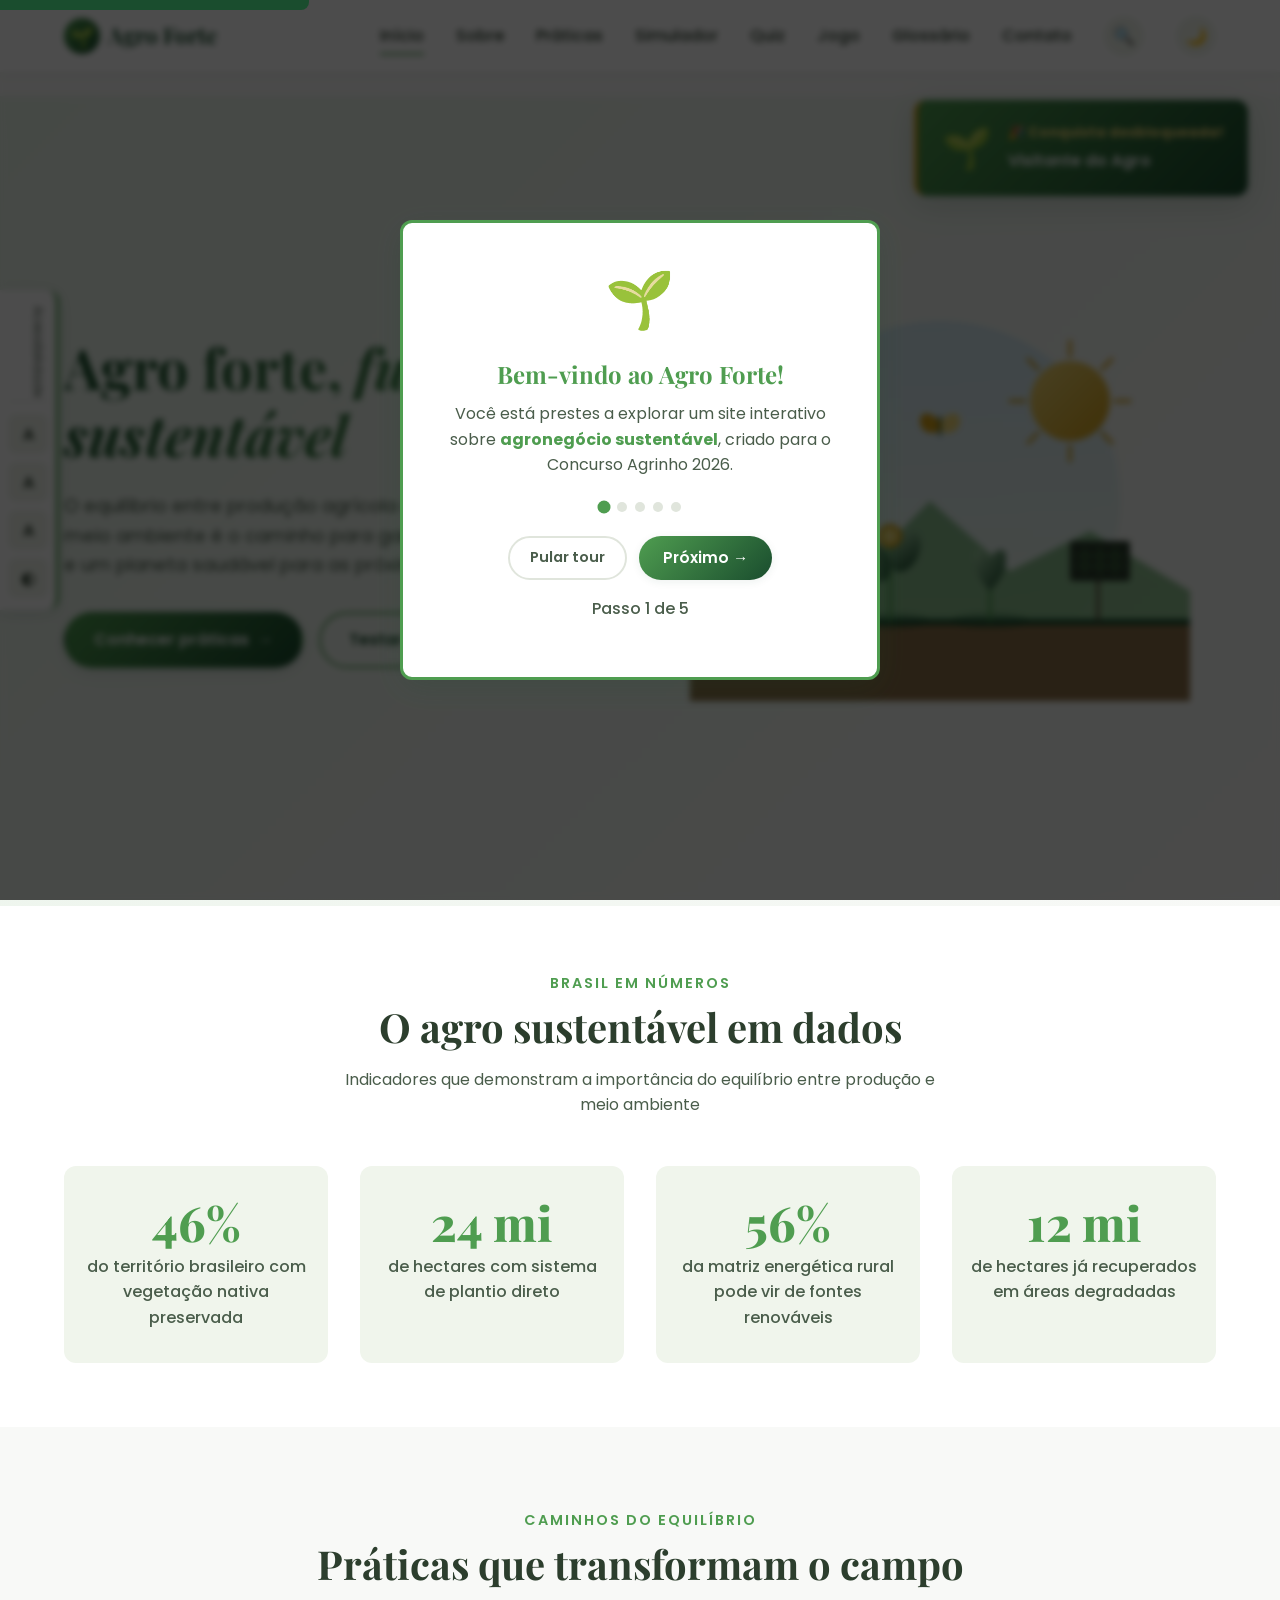
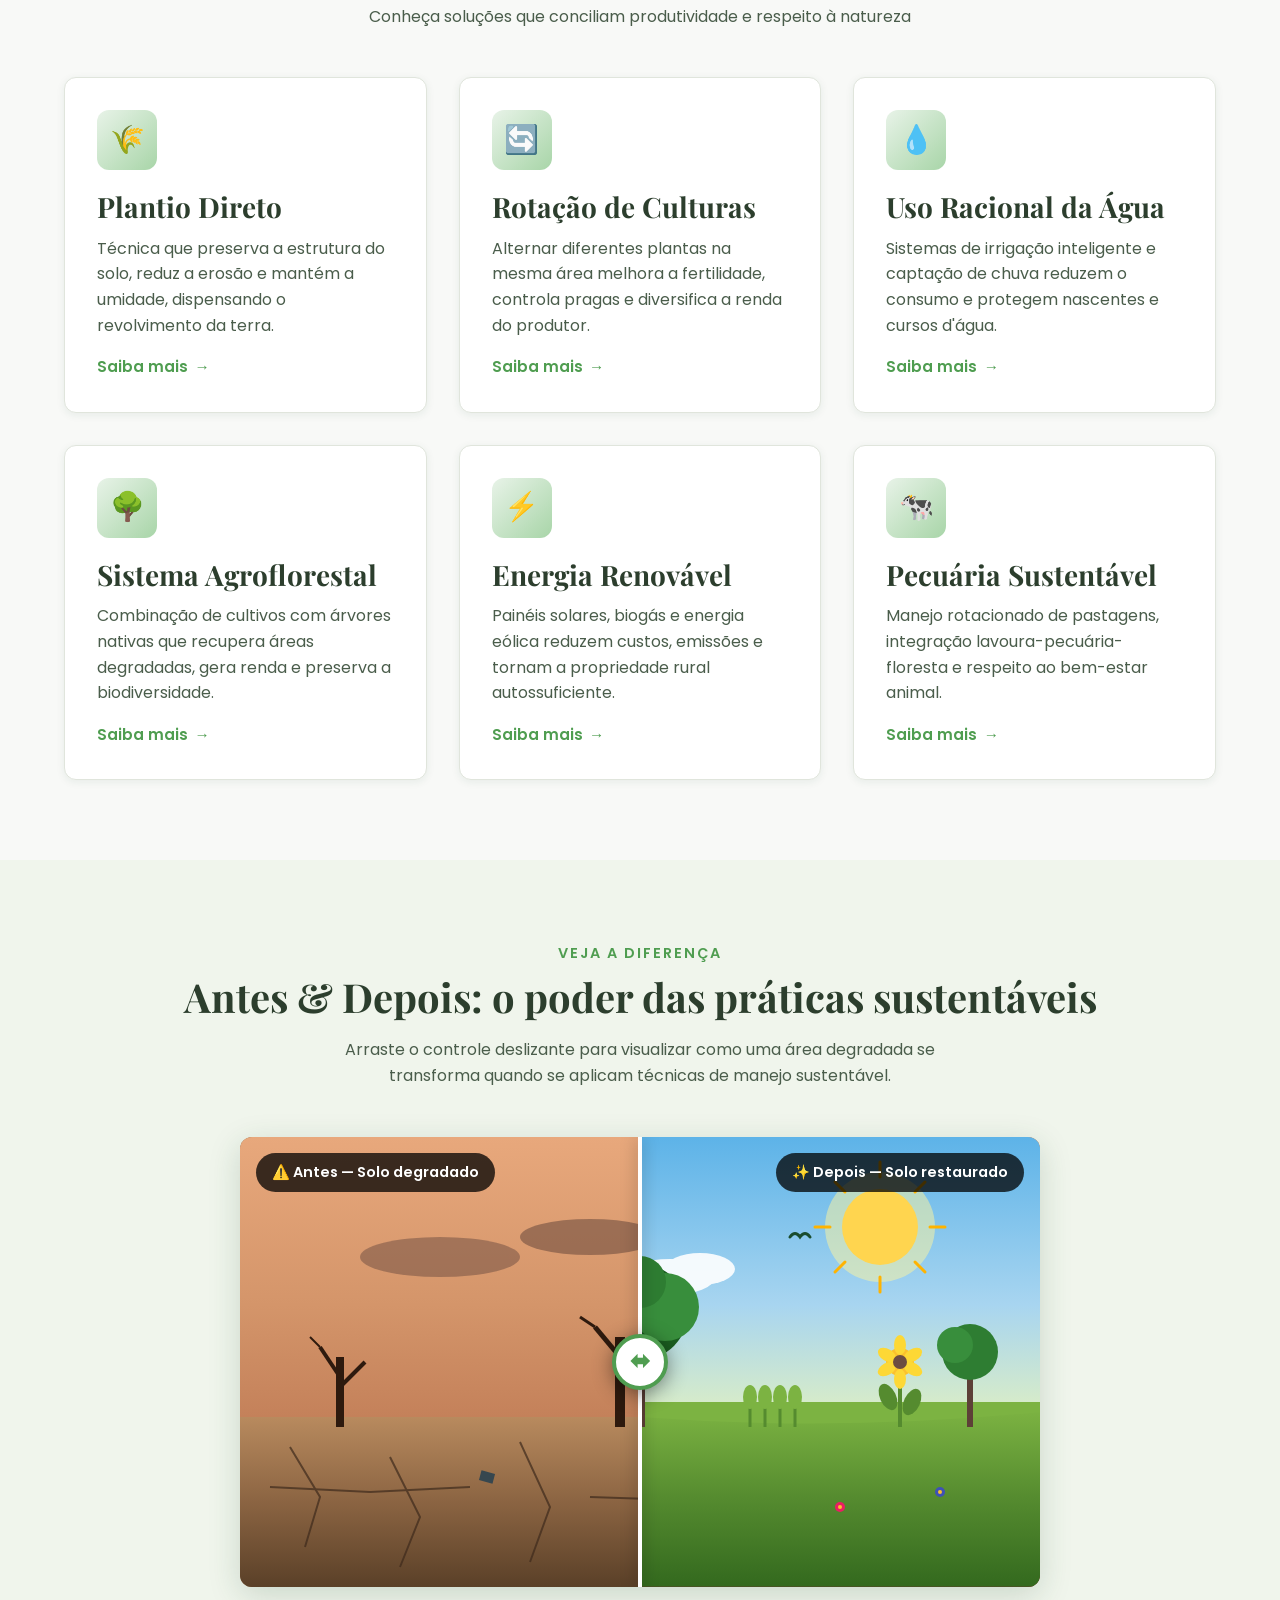
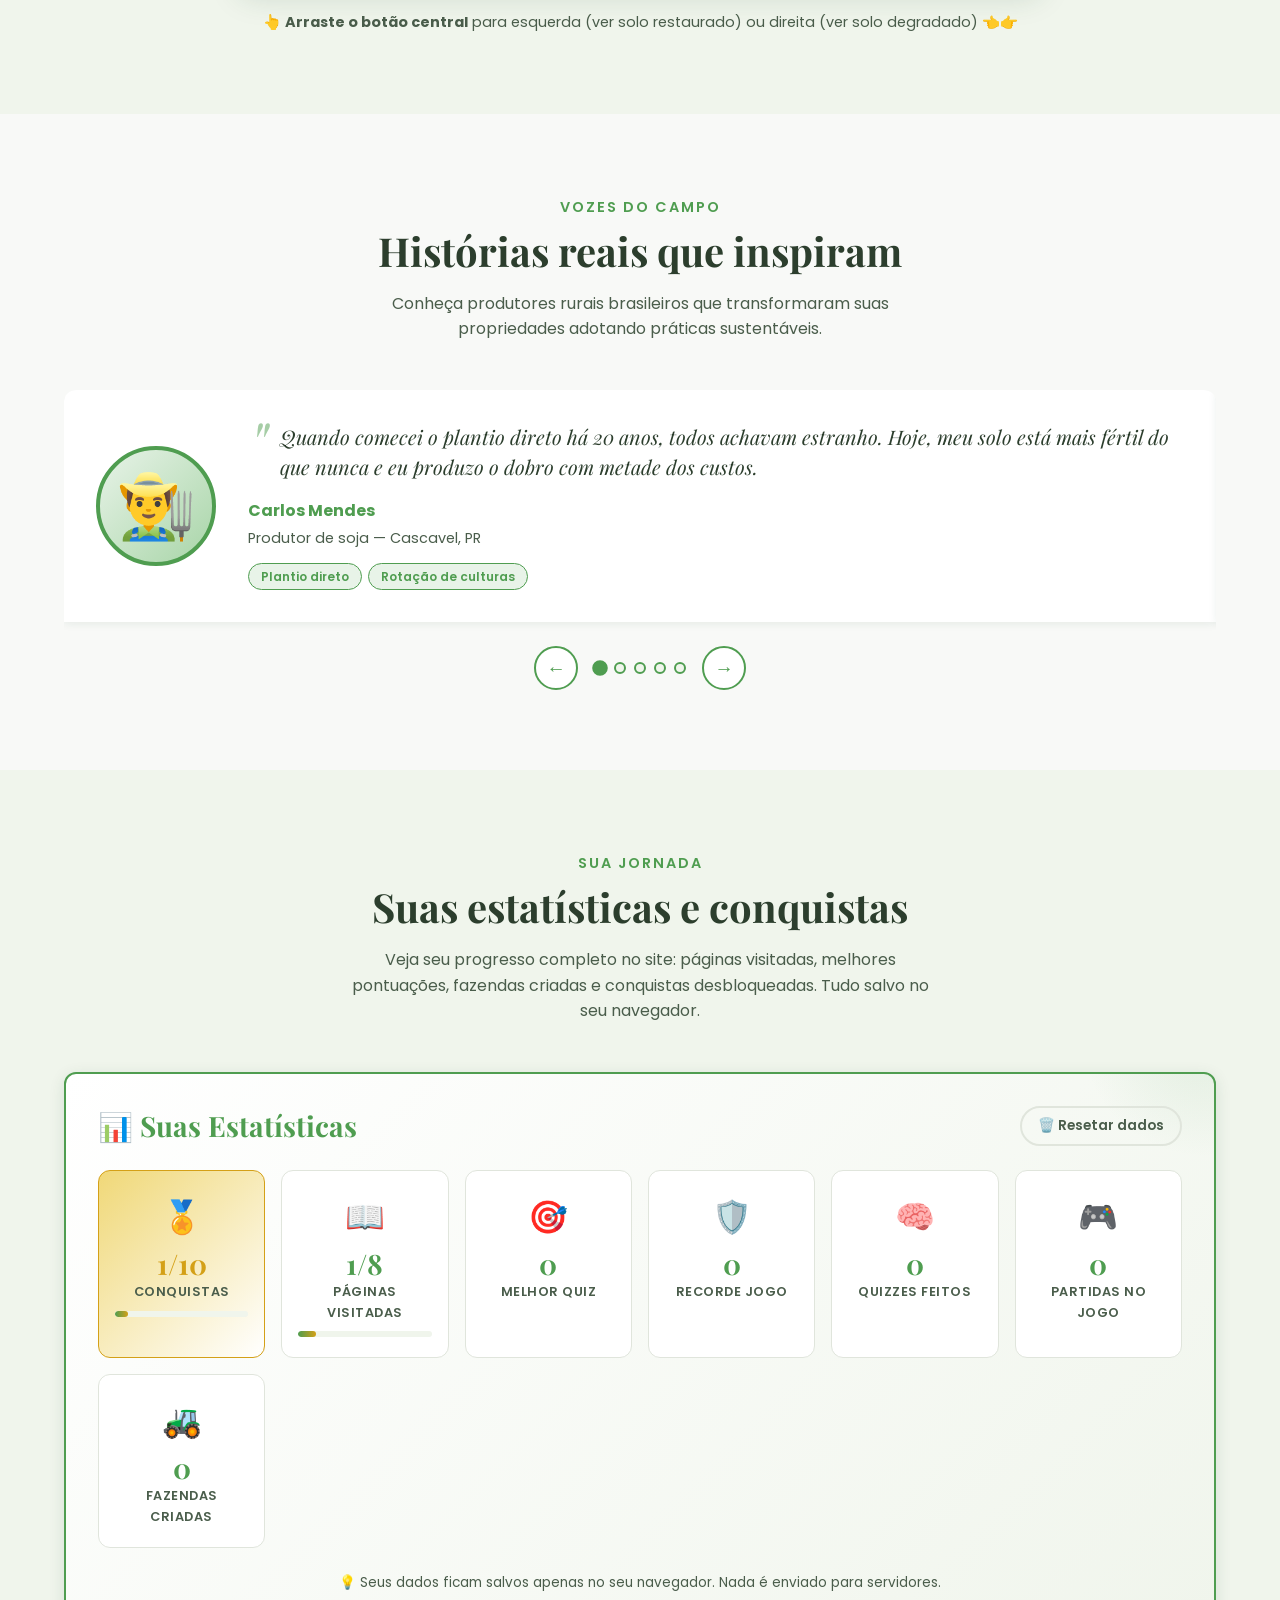
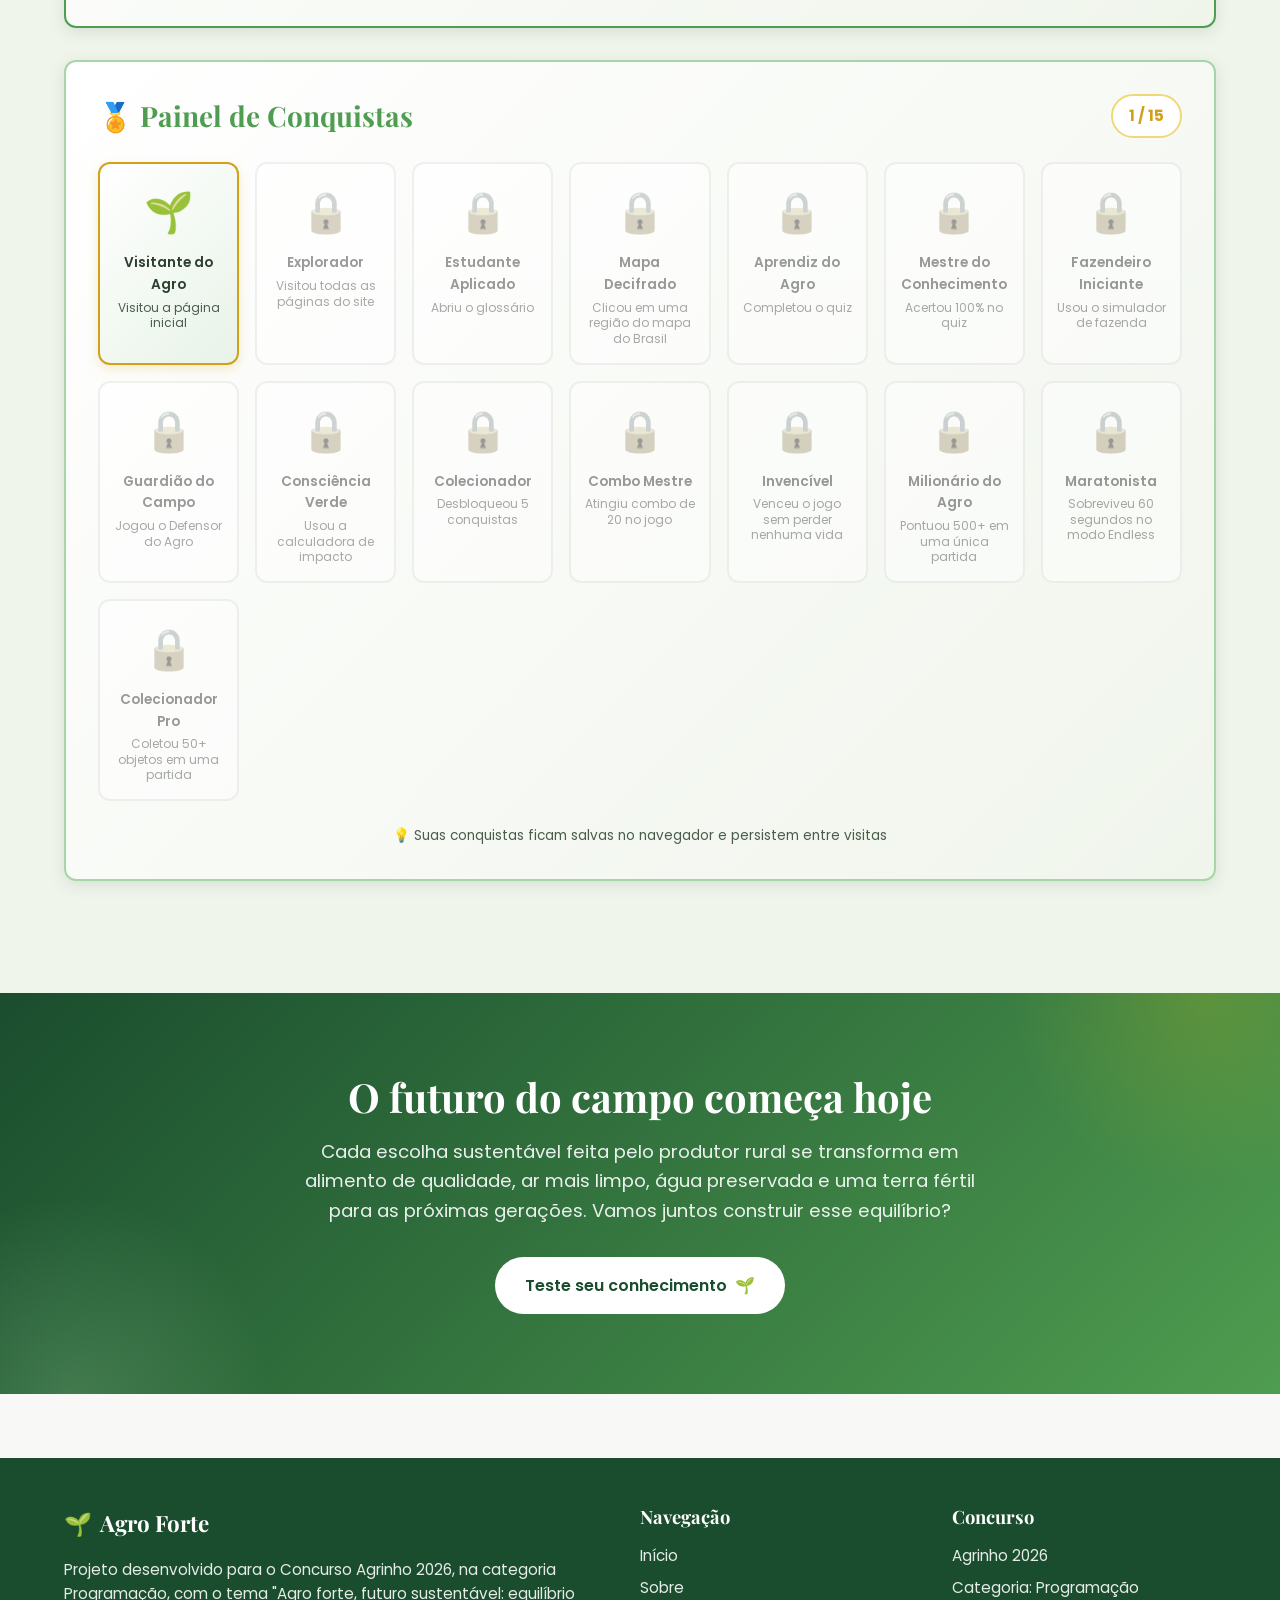
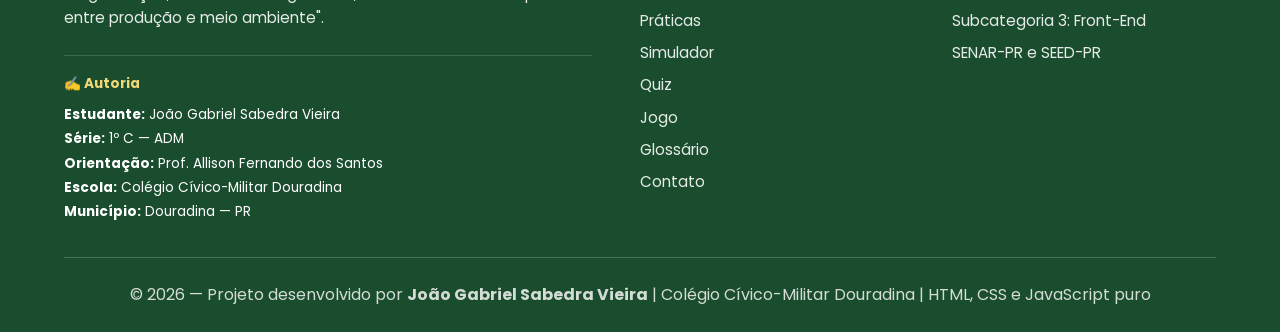
==== commit d5c1f21b: "Adicionar favicon SVG (broto verde) nos 9 HTMLs" ====
--- a/index.html
+++ b/index.html
@@ -31,8 +31,8 @@
     <title>Agro Forte | Agrinho 2026 - Futuro Sustentável</title>
     <link rel="stylesheet" href="css/style.css?v=2">
     <link rel="manifest" href="manifest.json">
-    <link rel="icon" type="image/svg+xml" href="data:image/svg+xml,%3Csvg xmlns='http://www.w3.org/2000/svg' viewBox='0 0 100 100'%3E%3Ccircle cx='50' cy='50' r='45' fill='%234f9d50'/%3E%3Ctext x='50' y='65' font-size='50' text-anchor='middle' fill='white'%3E🌱%3C/text%3E%3C/svg%3E">
-    <link rel="apple-touch-icon" href="data:image/svg+xml,%3Csvg xmlns='http://www.w3.org/2000/svg' viewBox='0 0 100 100'%3E%3Ccircle cx='50' cy='50' r='45' fill='%234f9d50'/%3E%3Ctext x='50' y='65' font-size='50' text-anchor='middle' fill='white'%3E🌱%3C/text%3E%3C/svg%3E">
+    <link rel="icon" type="image/svg+xml" href="favicon.svg">
+    <link rel="apple-touch-icon" href="favicon.svg">
 </head>
 <body>
     <!-- AVISO PARA USUÁRIOS SEM JAVASCRIPT HABILITADO -->
--- a/css/style.css
+++ b/css/style.css
@@ -0,0 +1,5660 @@
+/* ============================================
+   AGRINHO 2026 - PROJETO DE PROGRAMAÇÃO
+   Tema: Agro forte, futuro sustentável
+   Autor: Estudante
+   ============================================ */
+
+/* Importação de fontes do Google Fonts */
+@import url('https://fonts.googleapis.com/css2?family=Playfair+Display:wght@600;700;800&family=Poppins:wght@300;400;500;600;700&display=swap');
+
+/* ============================================
+   VARIÁVEIS CSS (CUSTOM PROPERTIES)
+   ============================================
+   Sistema de design tokens centralizado.
+   Todas as cores, sombras, transições e raios
+   são definidos aqui e usados em todo o projeto.
+   Para mudar o tema visual, basta alterar estes
+   valores — toda a interface se adapta.
+   ============================================ */
+
+/* ===== VARIÁVEIS DE CORES (TEMA CLARO) ===== */
+:root {
+    --verde-escuro: #1a4d2e;
+    --verde-medio: #4f9d50;
+    --verde-claro: #a8d5a8;
+    --verde-suave: #e8f3e8;
+    --dourado: #d4a017;
+    --dourado-claro: #f0d878;
+    --terra: #8b6f47;
+
+    --bg-principal: #f8f9f7;
+    --bg-card: #ffffff;
+    --bg-secao: #ffffff;
+    --bg-destaque: #f0f5ec;
+
+    --texto-principal: #2c3e2d;
+    --texto-suave: #4a5d4b;
+    --texto-claro: #ffffff;
+    --dourado-texto: #8b6914;
+
+    --borda: #e0e5dc;
+    --sombra-leve: 0 2px 8px rgba(26, 77, 46, 0.08);
+    --sombra-media: 0 4px 16px rgba(26, 77, 46, 0.12);
+    --sombra-forte: 0 8px 32px rgba(26, 77, 46, 0.18);
+
+    --transicao: 0.3s ease;
+    --raio: 12px;
+}
+
+/* ===== TEMA ESCURO =====
+   Sobrescreve as variáveis CSS quando o body tem
+   a classe .tema-escuro. Como CSS variables são
+   dinâmicas, todos os elementos se adaptam
+   automaticamente, sem precisar duplicar regras.
+   Aplicado via JavaScript ao clicar no botão de tema.
+*/
+body.tema-escuro {
+    --verde-escuro: #4f9d50;
+    --verde-medio: #6bb86c;
+    --verde-claro: #2c4f30;
+    --verde-suave: #1a2e1e;
+
+    --bg-principal: #0f1f12;
+    --bg-card: #1a2e1e;
+    --bg-secao: #122218;
+    --bg-destaque: #1f3324;
+
+    --texto-principal: #e8f0e9;
+    --texto-suave: #a0b0a2;
+    --dourado-texto: #f0d878;
+
+    --borda: #2c3e2d;
+    --sombra-leve: 0 2px 8px rgba(0, 0, 0, 0.3);
+    --sombra-media: 0 4px 16px rgba(0, 0, 0, 0.4);
+    --sombra-forte: 0 8px 32px rgba(0, 0, 0, 0.5);
+}
+
+/* ===== RESET BÁSICO ===== */
+* {
+    margin: 0;
+    padding: 0;
+    box-sizing: border-box;
+}
+
+html {
+    scroll-behavior: smooth;
+    scroll-padding-top: 80px;
+}
+
+body {
+    font-family: 'Poppins', -apple-system, BlinkMacSystemFont, sans-serif;
+    background-color: var(--bg-principal);
+    color: var(--texto-principal);
+    line-height: 1.6;
+    transition: background-color var(--transicao), color var(--transicao);
+    min-height: 100vh;
+    overflow-x: hidden;
+}
+
+img {
+    max-width: 100%;
+    display: block;
+}
+
+a {
+    color: inherit;
+    text-decoration: none;
+}
+
+button {
+    font-family: inherit;
+    cursor: pointer;
+    border: none;
+    background: none;
+}
+
+/* ===== TIPOGRAFIA ===== */
+h1, h2, h3, h4 {
+    font-family: 'Playfair Display', Georgia, serif;
+    line-height: 1.2;
+    color: var(--texto-principal);
+    font-weight: 700;
+}
+
+h1 { font-size: clamp(2rem, 5vw, 3.5rem); }
+h2 { font-size: clamp(1.5rem, 4vw, 2.5rem); }
+h3 { font-size: clamp(1.25rem, 3vw, 1.75rem); }
+
+p {
+    font-size: 1rem;
+    color: var(--texto-suave);
+}
+
+/* ===== CONTAINER GERAL ===== */
+.container {
+    width: 100%;
+    max-width: 1200px;
+    margin: 0 auto;
+    padding: 0 1.5rem;
+}
+
+/* ============================================
+   CABEÇALHO E NAVEGAÇÃO
+   ============================================
+   Header fixo no topo (position: fixed) com
+   navegação principal, busca, alternador de tema
+   e menu mobile hamburger. Z-index alto para
+   ficar sempre acima do conteúdo da página.
+   ============================================ */
+
+/* ===== CABEÇALHO E NAVEGAÇÃO ===== */
+.cabecalho {
+    position: fixed;
+    top: 0;
+    left: 0;
+    right: 0;
+    background-color: var(--bg-card);
+    box-shadow: var(--sombra-leve);
+    z-index: 1000;
+    transition: var(--transicao);
+}
+
+.nav-principal {
+    display: flex;
+    justify-content: space-between;
+    align-items: center;
+    padding: 1rem 1.5rem;
+    max-width: 1200px;
+    margin: 0 auto;
+}
+
+.logo {
+    display: flex;
+    align-items: center;
+    gap: 0.5rem;
+    font-family: 'Playfair Display', serif;
+    font-size: 1.4rem;
+    font-weight: 700;
+    color: var(--verde-escuro);
+}
+
+.logo-icone {
+    width: 36px;
+    height: 36px;
+    background: linear-gradient(135deg, var(--verde-medio), var(--verde-escuro));
+    border-radius: 50%;
+    display: flex;
+    align-items: center;
+    justify-content: center;
+    color: white;
+    font-size: 1.2rem;
+}
+
+.nav-links {
+    display: flex;
+    list-style: none;
+    gap: 2rem;
+    align-items: center;
+}
+
+.nav-links a {
+    font-weight: 500;
+    color: var(--texto-principal);
+    transition: var(--transicao);
+    position: relative;
+    padding: 0.5rem 0;
+}
+
+.nav-links a::after {
+    content: '';
+    position: absolute;
+    bottom: 0;
+    left: 0;
+    width: 0;
+    height: 2px;
+    background: var(--verde-medio);
+    transition: width var(--transicao);
+}
+
+.nav-links a:hover::after,
+.nav-links a.ativo::after {
+    width: 100%;
+}
+
+.nav-links a:hover {
+    color: var(--verde-medio);
+}
+
+/* Botão de tema */
+.botao-tema {
+    width: 40px;
+    height: 40px;
+    border-radius: 50%;
+    background-color: var(--bg-destaque);
+    display: flex;
+    align-items: center;
+    justify-content: center;
+    transition: var(--transicao);
+    color: var(--texto-principal);
+    font-size: 1.1rem;
+}
+
+.botao-tema:hover {
+    background-color: var(--verde-medio);
+    color: white;
+    transform: rotate(20deg);
+}
+
+/* Menu mobile */
+.menu-mobile {
+    display: none;
+    flex-direction: column;
+    gap: 5px;
+    cursor: pointer;
+    padding: 0.5rem;
+}
+
+.menu-mobile span {
+    width: 25px;
+    height: 3px;
+    background-color: var(--texto-principal);
+    border-radius: 2px;
+    transition: var(--transicao);
+}
+
+.menu-mobile.ativo span:nth-child(1) {
+    transform: rotate(45deg) translate(6px, 6px);
+}
+
+.menu-mobile.ativo span:nth-child(2) {
+    opacity: 0;
+}
+
+.menu-mobile.ativo span:nth-child(3) {
+    transform: rotate(-45deg) translate(6px, -6px);
+}
+
+/* ===== CONTEÚDO PRINCIPAL ===== */
+main {
+    margin-top: 70px;
+    min-height: calc(100vh - 70px);
+}
+
+/* ===== SECAO HERO ===== */
+.hero {
+    position: relative;
+    min-height: 90vh;
+    display: flex;
+    align-items: center;
+    overflow: hidden;
+    background: linear-gradient(135deg, var(--verde-suave) 0%, var(--bg-principal) 100%);
+}
+
+.hero-conteudo {
+    display: grid;
+    grid-template-columns: 1fr 1fr;
+    gap: 3rem;
+    align-items: center;
+    padding: 4rem 0;
+    position: relative;
+    z-index: 2;
+}
+
+.hero-texto h1 {
+    margin-bottom: 1.5rem;
+    background: linear-gradient(135deg, var(--verde-escuro), var(--verde-medio));
+    -webkit-background-clip: text;
+    -webkit-text-fill-color: transparent;
+    background-clip: text;
+}
+
+.hero-texto .destaque-texto {
+    color: var(--dourado-texto);
+    font-style: italic;
+    font-weight: 700;
+}
+
+.hero-texto p {
+    font-size: 1.15rem;
+    margin-bottom: 2rem;
+    color: var(--texto-suave);
+}
+
+.hero-botoes {
+    display: flex;
+    gap: 1rem;
+    flex-wrap: wrap;
+}
+
+/* Ilustração SVG do hero */
+.hero-ilustracao {
+    position: relative;
+    width: 100%;
+    height: 400px;
+    display: flex;
+    align-items: center;
+    justify-content: center;
+}
+
+.hero-ilustracao svg {
+    width: 100%;
+    height: 100%;
+    max-width: 500px;
+}
+
+/* Animação de elementos flutuantes */
+@keyframes flutuar {
+    0%, 100% { transform: translateY(0); }
+    50% { transform: translateY(-15px); }
+}
+
+.elemento-flutuante {
+    animation: flutuar 3s ease-in-out infinite;
+}
+
+.elemento-flutuante.delay-1 {
+    animation-delay: 0.5s;
+}
+
+.elemento-flutuante.delay-2 {
+    animation-delay: 1s;
+}
+
+/* ===== BOTOES ===== */
+.botao {
+    display: inline-flex;
+    align-items: center;
+    gap: 0.5rem;
+    padding: 0.85rem 1.75rem;
+    border-radius: 50px;
+    font-weight: 600;
+    font-size: 1rem;
+    transition: var(--transicao);
+    cursor: pointer;
+    border: 2px solid transparent;
+}
+
+.botao-primario {
+    background: linear-gradient(135deg, var(--verde-medio), var(--verde-escuro));
+    color: white;
+    box-shadow: var(--sombra-media);
+}
+
+.botao-primario:hover {
+    transform: translateY(-3px);
+    box-shadow: var(--sombra-forte);
+}
+
+.botao-secundario {
+    background-color: transparent;
+    color: var(--verde-escuro);
+    border-color: var(--verde-medio);
+}
+
+body.tema-escuro .botao-secundario {
+    color: var(--verde-medio);
+}
+
+.botao-secundario:hover {
+    background-color: var(--verde-medio);
+    color: white;
+    transform: translateY(-3px);
+}
+
+/* ===== SECOES GERAIS ===== */
+.secao {
+    padding: 5rem 0;
+}
+
+.secao-titulo {
+    text-align: center;
+    margin-bottom: 3rem;
+}
+
+.secao-titulo span {
+    display: inline-block;
+    color: var(--verde-medio);
+    font-size: 0.9rem;
+    font-weight: 600;
+    text-transform: uppercase;
+    letter-spacing: 2px;
+    margin-bottom: 0.5rem;
+}
+
+.secao-titulo h2 {
+    margin-bottom: 1rem;
+}
+
+.secao-titulo p {
+    max-width: 600px;
+    margin: 0 auto;
+}
+
+/* ===== ESTATISTICAS ===== */
+.estatisticas {
+    background-color: var(--bg-secao);
+    padding: 4rem 0;
+}
+
+.grid-estatisticas {
+    display: grid;
+    grid-template-columns: repeat(auto-fit, minmax(220px, 1fr));
+    gap: 2rem;
+}
+
+.card-estatistica {
+    text-align: center;
+    padding: 2rem 1rem;
+    border-radius: var(--raio);
+    background-color: var(--bg-destaque);
+    transition: var(--transicao);
+}
+
+.card-estatistica:hover {
+    transform: translateY(-5px);
+    box-shadow: var(--sombra-media);
+}
+
+.card-estatistica .numero {
+    font-family: 'Playfair Display', serif;
+    font-size: 3rem;
+    font-weight: 800;
+    color: var(--verde-medio);
+    line-height: 1;
+    margin-bottom: 0.5rem;
+}
+
+.card-estatistica .rotulo {
+    color: var(--texto-suave);
+    font-weight: 500;
+}
+
+/* ===== CARDS DE PRATICAS ===== */
+.grid-praticas {
+    display: grid;
+    grid-template-columns: repeat(auto-fit, minmax(280px, 1fr));
+    gap: 2rem;
+}
+
+.card-pratica {
+    background-color: var(--bg-card);
+    border-radius: var(--raio);
+    padding: 2rem;
+    box-shadow: var(--sombra-leve);
+    transition: var(--transicao);
+    border: 1px solid var(--borda);
+    position: relative;
+    overflow: hidden;
+}
+
+.card-pratica::before {
+    content: '';
+    position: absolute;
+    top: 0;
+    left: 0;
+    width: 100%;
+    height: 4px;
+    background: linear-gradient(90deg, var(--verde-medio), var(--dourado));
+    transform: scaleX(0);
+    transform-origin: left;
+    transition: transform var(--transicao);
+}
+
+.card-pratica:hover {
+    transform: translateY(-8px);
+    box-shadow: var(--sombra-forte);
+}
+
+.card-pratica:hover::before {
+    transform: scaleX(1);
+}
+
+.card-pratica .icone {
+    width: 60px;
+    height: 60px;
+    border-radius: 12px;
+    background: linear-gradient(135deg, var(--verde-suave), var(--verde-claro));
+    display: flex;
+    align-items: center;
+    justify-content: center;
+    font-size: 1.75rem;
+    margin-bottom: 1.25rem;
+    color: var(--verde-escuro);
+}
+
+body.tema-escuro .card-pratica .icone {
+    background: linear-gradient(135deg, var(--verde-claro), var(--verde-medio));
+    color: white;
+}
+
+.card-pratica h3 {
+    margin-bottom: 0.75rem;
+    color: var(--texto-principal);
+}
+
+.card-pratica p {
+    color: var(--texto-suave);
+    margin-bottom: 1rem;
+}
+
+.card-pratica .saiba-mais {
+    display: inline-flex;
+    align-items: center;
+    gap: 0.4rem;
+    color: var(--verde-medio);
+    font-weight: 600;
+    font-size: 0.95rem;
+    transition: var(--transicao);
+}
+
+.card-pratica .saiba-mais:hover {
+    gap: 0.7rem;
+    color: var(--verde-escuro);
+}
+
+body.tema-escuro .card-pratica .saiba-mais:hover {
+    color: var(--verde-medio);
+    filter: brightness(1.2);
+}
+
+/* ===== SECAO DE DESTAQUE ===== */
+.destaque-cta {
+    background: linear-gradient(135deg, var(--verde-escuro), var(--verde-medio));
+    color: white;
+    padding: 5rem 0;
+    text-align: center;
+    position: relative;
+    overflow: hidden;
+}
+
+.destaque-cta::before {
+    content: '';
+    position: absolute;
+    top: -50%;
+    right: -10%;
+    width: 400px;
+    height: 400px;
+    background: radial-gradient(circle, rgba(255, 215, 0, 0.15), transparent 70%);
+    border-radius: 50%;
+}
+
+.destaque-cta::after {
+    content: '';
+    position: absolute;
+    bottom: -50%;
+    left: -10%;
+    width: 400px;
+    height: 400px;
+    background: radial-gradient(circle, rgba(168, 213, 168, 0.2), transparent 70%);
+    border-radius: 50%;
+}
+
+.destaque-cta-conteudo {
+    position: relative;
+    z-index: 2;
+}
+
+.destaque-cta h2 {
+    color: white;
+    margin-bottom: 1rem;
+}
+
+.destaque-cta p {
+    color: rgba(255, 255, 255, 0.9);
+    font-size: 1.15rem;
+    max-width: 700px;
+    margin: 0 auto 2rem;
+}
+
+.destaque-cta .botao {
+    background-color: white;
+    color: var(--verde-escuro);
+}
+
+.destaque-cta .botao:hover {
+    background-color: var(--dourado);
+    color: var(--verde-escuro);
+}
+
+/* ===== PAGINA SOBRE ===== */
+.pagina-cabecalho {
+    background: linear-gradient(135deg, var(--verde-suave), var(--bg-destaque));
+    padding: 5rem 0 3rem;
+    text-align: center;
+}
+
+.pagina-cabecalho h1 {
+    color: var(--verde-escuro);
+    margin-bottom: 1rem;
+}
+
+body.tema-escuro .pagina-cabecalho h1 {
+    color: var(--verde-medio);
+}
+
+.pagina-cabecalho p {
+    max-width: 700px;
+    margin: 0 auto;
+    font-size: 1.1rem;
+}
+
+/* Conteúdo sobre */
+.conteudo-sobre {
+    display: grid;
+    grid-template-columns: 1fr 1fr;
+    gap: 3rem;
+    align-items: center;
+    margin-bottom: 4rem;
+}
+
+.conteudo-sobre.invertido {
+    direction: rtl;
+}
+
+.conteudo-sobre.invertido > * {
+    direction: ltr;
+}
+
+.conteudo-sobre h2 {
+    margin-bottom: 1.25rem;
+}
+
+.conteudo-sobre p {
+    margin-bottom: 1rem;
+}
+
+.imagem-decorativa {
+    background: linear-gradient(135deg, var(--verde-suave), var(--verde-claro));
+    border-radius: var(--raio);
+    aspect-ratio: 4/3;
+    display: flex;
+    align-items: center;
+    justify-content: center;
+    box-shadow: var(--sombra-media);
+    overflow: hidden;
+    position: relative;
+}
+
+.imagem-decorativa svg {
+    width: 70%;
+    height: 70%;
+}
+
+.linha-do-tempo {
+    position: relative;
+    max-width: 800px;
+    margin: 3rem auto;
+}
+
+.linha-do-tempo::before {
+    content: '';
+    position: absolute;
+    left: 30px;
+    top: 0;
+    bottom: 0;
+    width: 3px;
+    background: linear-gradient(180deg, var(--verde-medio), var(--dourado));
+}
+
+.item-linha-do-tempo {
+    position: relative;
+    padding-left: 80px;
+    margin-bottom: 2.5rem;
+}
+
+.item-linha-do-tempo::before {
+    content: '';
+    position: absolute;
+    left: 20px;
+    top: 0;
+    width: 24px;
+    height: 24px;
+    background-color: var(--verde-medio);
+    border: 4px solid var(--bg-principal);
+    border-radius: 50%;
+    box-shadow: 0 0 0 3px var(--verde-medio);
+}
+
+.item-linha-do-tempo h3 {
+    color: var(--verde-medio);
+    margin-bottom: 0.5rem;
+}
+
+.item-linha-do-tempo p {
+    background-color: var(--bg-card);
+    padding: 1rem 1.5rem;
+    border-radius: var(--raio);
+    box-shadow: var(--sombra-leve);
+    border: 1px solid var(--borda);
+}
+
+/* ===== QUIZ ===== */
+.container-quiz {
+    max-width: 800px;
+    margin: 0 auto;
+    background-color: var(--bg-card);
+    border-radius: var(--raio);
+    padding: 2.5rem;
+    box-shadow: var(--sombra-media);
+    border: 1px solid var(--borda);
+}
+
+.quiz-progresso {
+    display: flex;
+    justify-content: space-between;
+    align-items: center;
+    margin-bottom: 1.5rem;
+}
+
+.quiz-progresso-texto {
+    font-weight: 600;
+    color: var(--verde-medio);
+}
+
+.quiz-progresso-barra {
+    flex: 1;
+    height: 8px;
+    background-color: var(--bg-destaque);
+    border-radius: 10px;
+    margin: 0 1rem;
+    overflow: hidden;
+}
+
+.quiz-progresso-preenchido {
+    height: 100%;
+    background: linear-gradient(90deg, var(--verde-medio), var(--dourado));
+    width: 0%;
+    transition: width 0.5s ease;
+    border-radius: 10px;
+}
+
+.quiz-pergunta {
+    font-family: 'Playfair Display', serif;
+    font-size: 1.5rem;
+    font-weight: 700;
+    color: var(--texto-principal);
+    margin-bottom: 2rem;
+    line-height: 1.4;
+}
+
+.quiz-opcoes {
+    display: flex;
+    flex-direction: column;
+    gap: 1rem;
+    margin-bottom: 2rem;
+}
+
+.quiz-opcao {
+    padding: 1.25rem 1.5rem;
+    background-color: var(--bg-destaque);
+    border: 2px solid var(--borda);
+    border-radius: var(--raio);
+    text-align: left;
+    font-size: 1rem;
+    color: var(--texto-principal);
+    cursor: pointer;
+    transition: var(--transicao);
+    display: flex;
+    align-items: center;
+    gap: 1rem;
+    width: 100%;
+}
+
+.quiz-opcao:hover:not(:disabled) {
+    border-color: var(--verde-medio);
+    background-color: var(--verde-suave);
+    transform: translateX(5px);
+}
+
+.quiz-opcao .letra {
+    width: 32px;
+    height: 32px;
+    border-radius: 50%;
+    background-color: var(--bg-card);
+    display: flex;
+    align-items: center;
+    justify-content: center;
+    font-weight: 700;
+    color: var(--verde-medio);
+    flex-shrink: 0;
+}
+
+.quiz-opcao.correta {
+    border-color: var(--verde-medio);
+    background-color: var(--verde-suave);
+    color: var(--verde-escuro);
+}
+
+body.tema-escuro .quiz-opcao.correta {
+    color: var(--texto-principal);
+}
+
+.quiz-opcao.correta .letra {
+    background-color: var(--verde-medio);
+    color: white;
+}
+
+.quiz-opcao.incorreta {
+    border-color: #c0392b;
+    background-color: #fdecea;
+    color: #c0392b;
+}
+
+body.tema-escuro .quiz-opcao.incorreta {
+    background-color: #3a1f1c;
+    color: #ff7066;
+}
+
+.quiz-opcao.incorreta .letra {
+    background-color: #c0392b;
+    color: white;
+}
+
+.quiz-feedback {
+    padding: 1.25rem;
+    border-radius: var(--raio);
+    margin-bottom: 1.5rem;
+    display: none;
+}
+
+.quiz-feedback.exibido {
+    display: block;
+}
+
+.quiz-feedback.acerto {
+    background-color: var(--verde-suave);
+    border-left: 4px solid var(--verde-medio);
+    color: var(--verde-escuro);
+}
+
+body.tema-escuro .quiz-feedback.acerto {
+    color: var(--texto-principal);
+}
+
+.quiz-feedback.erro {
+    background-color: #fdecea;
+    border-left: 4px solid #c0392b;
+    color: #c0392b;
+}
+
+body.tema-escuro .quiz-feedback.erro {
+    background-color: #3a1f1c;
+    color: #ff8377;
+}
+
+.quiz-feedback strong {
+    display: block;
+    margin-bottom: 0.5rem;
+    font-size: 1.1rem;
+}
+
+.quiz-controles {
+    display: flex;
+    justify-content: space-between;
+    align-items: center;
+    gap: 1rem;
+}
+
+/* Resultado do quiz */
+.quiz-resultado {
+    text-align: center;
+    padding: 2rem 0;
+    display: none;
+}
+
+.quiz-resultado.exibido {
+    display: block;
+}
+
+.resultado-emoji {
+    font-size: 5rem;
+    margin-bottom: 1rem;
+    animation: aparecer 0.5s ease;
+}
+
+@keyframes aparecer {
+    from {
+        opacity: 0;
+        transform: scale(0.5);
+    }
+    to {
+        opacity: 1;
+        transform: scale(1);
+    }
+}
+
+.resultado-pontuacao {
+    font-family: 'Playfair Display', serif;
+    font-size: 3rem;
+    font-weight: 800;
+    color: var(--verde-medio);
+    margin: 1rem 0;
+}
+
+.resultado-mensagem {
+    font-size: 1.15rem;
+    color: var(--texto-suave);
+    margin-bottom: 2rem;
+    max-width: 500px;
+    margin-left: auto;
+    margin-right: auto;
+}
+
+/* ===== FORMULARIO DE CONTATO ===== */
+.container-contato {
+    display: grid;
+    grid-template-columns: 1fr 1.5fr;
+    gap: 3rem;
+    align-items: start;
+}
+
+.info-contato {
+    background-color: var(--bg-card);
+    border-radius: var(--raio);
+    padding: 2rem;
+    box-shadow: var(--sombra-leve);
+    border: 1px solid var(--borda);
+}
+
+.info-contato h2 {
+    color: var(--verde-medio);
+    margin-bottom: 1.5rem;
+    font-size: clamp(1.25rem, 3vw, 1.75rem);
+}
+
+.info-item {
+    display: flex;
+    align-items: flex-start;
+    gap: 1rem;
+    margin-bottom: 1.5rem;
+}
+
+.info-item .icone {
+    width: 40px;
+    height: 40px;
+    border-radius: 10px;
+    background-color: var(--verde-suave);
+    display: flex;
+    align-items: center;
+    justify-content: center;
+    color: var(--verde-medio);
+    font-size: 1.2rem;
+    flex-shrink: 0;
+}
+
+.info-item strong {
+    display: block;
+    color: var(--texto-principal);
+    margin-bottom: 0.25rem;
+}
+
+.info-item p {
+    font-size: 0.95rem;
+    margin: 0;
+}
+
+.formulario {
+    background-color: var(--bg-card);
+    border-radius: var(--raio);
+    padding: 2.5rem;
+    box-shadow: var(--sombra-leve);
+    border: 1px solid var(--borda);
+}
+
+.campo-formulario {
+    margin-bottom: 1.5rem;
+}
+
+.campo-formulario label {
+    display: block;
+    font-weight: 600;
+    margin-bottom: 0.5rem;
+    color: var(--texto-principal);
+}
+
+.campo-formulario input,
+.campo-formulario textarea,
+.campo-formulario select {
+    width: 100%;
+    padding: 0.85rem 1rem;
+    border: 2px solid var(--borda);
+    border-radius: 10px;
+    background-color: var(--bg-principal);
+    color: var(--texto-principal);
+    font-family: inherit;
+    font-size: 1rem;
+    transition: var(--transicao);
+}
+
+.campo-formulario input:focus,
+.campo-formulario textarea:focus,
+.campo-formulario select:focus {
+    outline: none;
+    border-color: var(--verde-medio);
+    box-shadow: 0 0 0 3px rgba(79, 157, 80, 0.15);
+}
+
+.campo-formulario textarea {
+    resize: vertical;
+    min-height: 120px;
+}
+
+.campo-formulario.com-erro input,
+.campo-formulario.com-erro textarea,
+.campo-formulario.com-erro select {
+    border-color: #c0392b;
+}
+
+.mensagem-erro {
+    color: #c0392b;
+    font-size: 0.85rem;
+    margin-top: 0.25rem;
+    display: none;
+}
+
+.campo-formulario.com-erro .mensagem-erro {
+    display: block;
+}
+
+.formulario .botao {
+    width: 100%;
+    justify-content: center;
+    margin-top: 0.5rem;
+}
+
+.mensagem-sucesso {
+    background-color: var(--verde-suave);
+    border: 2px solid var(--verde-medio);
+    color: var(--verde-escuro);
+    padding: 1.25rem;
+    border-radius: var(--raio);
+    margin-top: 1rem;
+    text-align: center;
+    display: none;
+}
+
+body.tema-escuro .mensagem-sucesso {
+    color: var(--texto-principal);
+}
+
+.mensagem-sucesso.exibida {
+    display: block;
+    animation: aparecer 0.5s ease;
+}
+
+/* ===== CALCULADORA DE IMPACTO ===== */
+.calculadora {
+    background-color: var(--bg-card);
+    border-radius: var(--raio);
+    padding: 2.5rem;
+    box-shadow: var(--sombra-media);
+    border: 1px solid var(--borda);
+    max-width: 700px;
+    margin: 0 auto;
+}
+
+.calculadora h3 {
+    color: var(--verde-medio);
+    margin-bottom: 0.5rem;
+}
+
+.calculadora-descricao {
+    margin-bottom: 1.5rem;
+    color: var(--texto-suave);
+}
+
+.resultado-impacto {
+    background: linear-gradient(135deg, var(--verde-suave), var(--bg-destaque));
+    border-radius: var(--raio);
+    padding: 1.5rem;
+    margin-top: 1.5rem;
+    border-left: 4px solid var(--verde-medio);
+    display: none;
+}
+
+.resultado-impacto.exibido {
+    display: block;
+    animation: aparecer 0.5s ease;
+}
+
+.resultado-impacto h4 {
+    color: var(--verde-escuro);
+    margin-bottom: 0.75rem;
+}
+
+body.tema-escuro .resultado-impacto h4 {
+    color: var(--verde-medio);
+}
+
+.barra-impacto {
+    height: 12px;
+    background-color: var(--bg-card);
+    border-radius: 10px;
+    overflow: hidden;
+    margin: 1rem 0;
+}
+
+.barra-impacto-preenchida {
+    height: 100%;
+    background: linear-gradient(90deg, var(--verde-medio), var(--dourado));
+    border-radius: 10px;
+    transition: width 1s ease;
+    width: 0%;
+}
+
+/* ===== RODAPE ===== */
+.rodape {
+    background-color: var(--verde-escuro);
+    color: white;
+    padding: 3rem 0 1.5rem;
+    margin-top: 4rem;
+}
+
+body.tema-escuro .rodape {
+    background-color: #0a1a0d;
+}
+
+.grid-rodape {
+    display: grid;
+    grid-template-columns: 2fr 1fr 1fr;
+    gap: 3rem;
+    margin-bottom: 2rem;
+}
+
+.rodape-coluna h3 {
+    color: white;
+    margin-bottom: 1rem;
+    font-size: 1.15rem;
+}
+
+/* Utilitário: oculto visualmente, mas acessível para leitores de tela.
+   Garante hierarquia correta de headings sem alterar o layout. */
+.apenas-leitor-tela {
+    position: absolute;
+    width: 1px;
+    height: 1px;
+    padding: 0;
+    margin: -1px;
+    overflow: hidden;
+    clip: rect(0, 0, 0, 0);
+    white-space: nowrap;
+    border: 0;
+}
+
+.rodape-coluna p,
+.rodape-coluna li {
+    color: #e5ebe6;
+    font-size: 0.95rem;
+    margin-bottom: 0.5rem;
+}
+
+.rodape-coluna ul {
+    list-style: none;
+}
+
+.rodape-coluna a {
+    color: #e5ebe6;
+    transition: var(--transicao);
+}
+
+.rodape-coluna a:hover {
+    color: var(--dourado-claro);
+    padding-left: 5px;
+}
+
+.rodape-logo {
+    display: flex;
+    align-items: center;
+    gap: 0.5rem;
+    font-family: 'Playfair Display', serif;
+    font-size: 1.4rem;
+    font-weight: 700;
+    color: white;
+    margin-bottom: 1rem;
+}
+
+.rodape-creditos,
+.rodape-creditos p,
+.rodape-creditos strong {
+    color: #d4dcd5;
+}
+
+.rodape-creditos {
+    border-top: 1px solid rgba(255, 255, 255, 0.2);
+    padding-top: 1.5rem;
+    text-align: center;
+    font-size: 0.9rem;
+}
+
+/* ===== ANIMACOES DE ENTRADA ===== */
+.fade-in {
+    opacity: 0;
+    transform: translateY(20px);
+    transition: opacity 0.6s ease, transform 0.6s ease;
+}
+
+.fade-in.visivel {
+    opacity: 1;
+    transform: translateY(0);
+}
+
+/* ===== BOTAO VOLTAR AO TOPO ===== */
+.voltar-topo {
+    position: fixed;
+    bottom: 2rem;
+    right: 2rem;
+    width: 50px;
+    height: 50px;
+    border-radius: 50%;
+    background: linear-gradient(135deg, var(--verde-medio), var(--verde-escuro));
+    color: white;
+    display: flex;
+    align-items: center;
+    justify-content: center;
+    font-size: 1.5rem;
+    box-shadow: var(--sombra-forte);
+    opacity: 0;
+    visibility: hidden;
+    transition: var(--transicao);
+    z-index: 999;
+}
+
+.voltar-topo.visivel {
+    opacity: 1;
+    visibility: visible;
+}
+
+.voltar-topo:hover {
+    transform: translateY(-5px);
+}
+
+/* ===== RESPONSIVIDADE - TABLETS ===== */
+@media (max-width: 968px) {
+    .hero-conteudo {
+        grid-template-columns: 1fr;
+        text-align: center;
+        gap: 2rem;
+    }
+
+    .hero-ilustracao {
+        height: 300px;
+        order: -1;
+    }
+
+    .hero-botoes {
+        justify-content: center;
+    }
+
+    .conteudo-sobre,
+    .conteudo-sobre.invertido {
+        grid-template-columns: 1fr;
+        direction: ltr;
+    }
+
+    .container-contato {
+        grid-template-columns: 1fr;
+    }
+
+    .grid-rodape {
+        grid-template-columns: 1fr 1fr;
+    }
+}
+
+/* ===== RESPONSIVIDADE - CELULARES ===== */
+@media (max-width: 640px) {
+    .nav-links {
+        position: fixed;
+        top: 70px;
+        right: -100%;
+        flex-direction: column;
+        background-color: var(--bg-card);
+        width: 80%;
+        max-width: 320px;
+        height: calc(100vh - 70px);
+        padding: 2rem;
+        box-shadow: var(--sombra-forte);
+        transition: right var(--transicao);
+        gap: 1.5rem;
+        align-items: flex-start;
+    }
+
+    .nav-links.ativo {
+        right: 0;
+    }
+
+    .menu-mobile {
+        display: flex;
+    }
+
+    .secao {
+        padding: 3rem 0;
+    }
+
+    .hero {
+        min-height: auto;
+        padding: 3rem 0;
+    }
+
+    .hero-ilustracao {
+        height: 250px;
+    }
+
+    .container-quiz {
+        padding: 1.5rem;
+    }
+
+    .formulario {
+        padding: 1.5rem;
+    }
+
+    .grid-rodape {
+        grid-template-columns: 1fr;
+        text-align: center;
+    }
+
+    .rodape-logo {
+        justify-content: center;
+    }
+
+    .voltar-topo {
+        bottom: 1rem;
+        right: 1rem;
+    }
+
+    .quiz-controles {
+        flex-direction: column;
+    }
+
+    .quiz-controles .botao {
+        width: 100%;
+        justify-content: center;
+    }
+}
+
+/* ===== ACESSIBILIDADE ===== */
+*:focus-visible {
+    outline: 3px solid var(--dourado);
+    outline-offset: 3px;
+    border-radius: 4px;
+}
+
+@media (prefers-reduced-motion: reduce) {
+    *, *::before, *::after {
+        animation-duration: 0.01ms !important;
+        transition-duration: 0.01ms !important;
+    }
+}
+
+/* ===== TELA DE CARREGAMENTO ===== */
+.tela-carregamento {
+    position: fixed;
+    inset: 0;
+    background: linear-gradient(135deg, var(--verde-escuro), var(--verde-medio));
+    display: flex;
+    flex-direction: column;
+    align-items: center;
+    justify-content: center;
+    z-index: 9999;
+    transition: opacity 0.6s ease, visibility 0.6s ease;
+}
+
+.tela-carregamento.escondido {
+    opacity: 0;
+    visibility: hidden;
+}
+
+.tela-carregamento .logo-carregamento {
+    font-size: 5rem;
+    animation: pulsar 1.5s ease-in-out infinite, girarLeve 4s linear infinite;
+}
+
+@keyframes pulsar {
+    0%, 100% { transform: scale(1); }
+    50% { transform: scale(1.15); }
+}
+
+@keyframes girarLeve {
+    0% { transform: rotate(-5deg); }
+    50% { transform: rotate(5deg); }
+    100% { transform: rotate(-5deg); }
+}
+
+.tela-carregamento h1,
+.texto-logo-carregamento {
+    color: white;
+    font-family: 'Playfair Display', Georgia, serif;
+    font-size: 2rem;
+    font-weight: 700;
+    margin: 1.5rem 0 0.5rem;
+    line-height: 1.2;
+}
+
+.tela-carregamento p {
+    color: rgba(255, 255, 255, 0.85);
+    font-size: 1rem;
+    margin-bottom: 2rem;
+}
+
+.barra-carregamento {
+    width: 240px;
+    height: 6px;
+    background-color: rgba(255, 255, 255, 0.25);
+    border-radius: 10px;
+    overflow: hidden;
+}
+
+.barra-carregamento-preenchida {
+    height: 100%;
+    background: linear-gradient(90deg, var(--dourado), white);
+    width: 0%;
+    border-radius: 10px;
+    animation: carregar 1.8s ease forwards;
+}
+
+@keyframes carregar {
+    0% { width: 0%; }
+    100% { width: 100%; }
+}
+
+/* ===== SKIP LINK (acessibilidade) ===== */
+.skip-link {
+    position: absolute;
+    top: -40px;
+    left: 0;
+    background: var(--verde-escuro);
+    color: white;
+    padding: 0.75rem 1.5rem;
+    z-index: 10000;
+    font-weight: 600;
+    border-radius: 0 0 8px 0;
+    transition: top var(--transicao);
+}
+
+.skip-link:focus {
+    top: 0;
+}
+
+/* ===== BARRA DE ACESSIBILIDADE ===== */
+.barra-acessibilidade {
+    position: fixed;
+    left: 0;
+    top: 50%;
+    transform: translateY(-50%);
+    background-color: var(--bg-card);
+    border-radius: 0 12px 12px 0;
+    padding: 0.75rem 0.5rem;
+    box-shadow: var(--sombra-media);
+    z-index: 998;
+    display: flex;
+    flex-direction: column;
+    gap: 0.5rem;
+    border-right: 3px solid var(--verde-medio);
+    transition: var(--transicao);
+}
+
+.barra-acessibilidade button {
+    width: 40px;
+    height: 40px;
+    border-radius: 8px;
+    background-color: var(--bg-destaque);
+    color: var(--texto-principal);
+    font-size: 1rem;
+    font-weight: 600;
+    cursor: pointer;
+    transition: var(--transicao);
+    display: flex;
+    align-items: center;
+    justify-content: center;
+}
+
+.barra-acessibilidade button:hover {
+    background-color: var(--verde-medio);
+    color: white;
+}
+
+.barra-acessibilidade button.ativo {
+    background-color: var(--verde-medio);
+    color: white;
+}
+
+.barra-acessibilidade .titulo-barra {
+    writing-mode: vertical-rl;
+    text-orientation: mixed;
+    font-size: 0.75rem;
+    color: var(--texto-suave);
+    text-align: center;
+    padding: 0.25rem 0;
+    border-bottom: 1px solid var(--borda);
+    margin-bottom: 0.25rem;
+}
+
+/* ===== AJUSTES DE TAMANHO DE FONTE ===== */
+body.fonte-grande {
+    font-size: 1.125rem;
+}
+
+body.fonte-grande h1 { font-size: clamp(2.25rem, 5.5vw, 4rem); }
+body.fonte-grande h2 { font-size: clamp(1.75rem, 4.5vw, 2.85rem); }
+body.fonte-grande h3 { font-size: clamp(1.4rem, 3.5vw, 2rem); }
+body.fonte-grande p { font-size: 1.125rem; }
+
+body.fonte-extragrande {
+    font-size: 1.25rem;
+}
+
+body.fonte-extragrande h1 { font-size: clamp(2.5rem, 6vw, 4.5rem); }
+body.fonte-extragrande h2 { font-size: clamp(2rem, 5vw, 3.25rem); }
+body.fonte-extragrande h3 { font-size: clamp(1.5rem, 4vw, 2.25rem); }
+body.fonte-extragrande p { font-size: 1.25rem; }
+
+/* ===== MODO ALTO CONTRASTE ===== */
+body.alto-contraste {
+    --bg-principal: #000000;
+    --bg-card: #000000;
+    --bg-secao: #000000;
+    --bg-destaque: #1a1a1a;
+    --texto-principal: #ffffff;
+    --texto-suave: #ffff00;
+    --verde-escuro: #00ff00;
+    --verde-medio: #00ff00;
+    --verde-claro: #00ff00;
+    --verde-suave: #003300;
+    --dourado: #ffff00;
+    --borda: #ffffff;
+}
+
+body.alto-contraste a,
+body.alto-contraste .botao {
+    text-decoration: underline;
+}
+
+body.alto-contraste .card-pratica,
+body.alto-contraste .formulario,
+body.alto-contraste .info-contato,
+body.alto-contraste .container-quiz,
+body.alto-contraste .calculadora {
+    border: 2px solid white;
+}
+
+/* ===== BARRA DE BUSCA ===== */
+.botao-busca {
+    width: 40px;
+    height: 40px;
+    border-radius: 50%;
+    background-color: var(--bg-destaque);
+    display: flex;
+    align-items: center;
+    justify-content: center;
+    transition: var(--transicao);
+    color: var(--texto-principal);
+    font-size: 1.1rem;
+    cursor: pointer;
+}
+
+.botao-busca:hover {
+    background-color: var(--verde-medio);
+    color: white;
+}
+
+.overlay-busca {
+    position: fixed;
+    inset: 0;
+    background-color: rgba(0, 0, 0, 0.7);
+    -webkit-backdrop-filter: blur(8px);
+    backdrop-filter: blur(8px);
+    display: flex;
+    flex-direction: column;
+    align-items: center;
+    padding-top: 12vh;
+    z-index: 1500;
+    opacity: 0;
+    visibility: hidden;
+    transition: var(--transicao);
+}
+
+.overlay-busca.aberto {
+    opacity: 1;
+    visibility: visible;
+}
+
+.busca-container {
+    width: 90%;
+    max-width: 700px;
+    background-color: var(--bg-card);
+    border-radius: var(--raio);
+    padding: 2rem;
+    box-shadow: var(--sombra-forte);
+    border: 1px solid var(--borda);
+    transform: translateY(-20px);
+    transition: transform var(--transicao);
+}
+
+.overlay-busca.aberto .busca-container {
+    transform: translateY(0);
+}
+
+.busca-cabecalho {
+    display: flex;
+    align-items: center;
+    gap: 1rem;
+    border-bottom: 2px solid var(--borda);
+    padding-bottom: 1rem;
+    margin-bottom: 1rem;
+}
+
+.busca-cabecalho input {
+    flex: 1;
+    border: none;
+    background: transparent;
+    font-size: 1.1rem;
+    padding: 0.5rem;
+    color: var(--texto-principal);
+    font-family: inherit;
+    outline: none;
+}
+
+.busca-cabecalho input::placeholder {
+    color: var(--texto-suave);
+}
+
+.busca-fechar {
+    background-color: var(--bg-destaque);
+    width: 36px;
+    height: 36px;
+    border-radius: 50%;
+    display: flex;
+    align-items: center;
+    justify-content: center;
+    cursor: pointer;
+    color: var(--texto-principal);
+    transition: var(--transicao);
+}
+
+.busca-fechar:hover {
+    background-color: #c0392b;
+    color: white;
+}
+
+.busca-resultados {
+    max-height: 50vh;
+    overflow-y: auto;
+}
+
+.resultado-busca {
+    padding: 1rem;
+    border-radius: 8px;
+    margin-bottom: 0.5rem;
+    transition: var(--transicao);
+    cursor: pointer;
+    display: block;
+    border: 1px solid transparent;
+}
+
+.resultado-busca:hover {
+    background-color: var(--bg-destaque);
+    border-color: var(--verde-medio);
+    transform: translateX(5px);
+}
+
+.resultado-busca .titulo-resultado {
+    font-weight: 600;
+    color: var(--verde-medio);
+    margin-bottom: 0.25rem;
+    display: flex;
+    align-items: center;
+    gap: 0.5rem;
+}
+
+.resultado-busca .pagina-resultado {
+    font-size: 0.8rem;
+    color: var(--texto-suave);
+    background-color: var(--bg-destaque);
+    padding: 0.15rem 0.6rem;
+    border-radius: 10px;
+}
+
+.resultado-busca p {
+    font-size: 0.9rem;
+    color: var(--texto-suave);
+    margin: 0;
+}
+
+.busca-vazio,
+.busca-sem-resultado {
+    text-align: center;
+    padding: 2rem;
+    color: var(--texto-suave);
+}
+
+/* ===== MAPA DO BRASIL INTERATIVO ===== */
+.mapa-brasil-secao {
+    background: linear-gradient(135deg, var(--bg-destaque), var(--bg-principal));
+}
+
+.mapa-container {
+    display: grid;
+    grid-template-columns: 1.5fr 1fr;
+    gap: 3rem;
+    align-items: center;
+}
+
+.mapa-svg-wrapper {
+    position: relative;
+    background-color: var(--bg-card);
+    border-radius: var(--raio);
+    padding: 1.5rem;
+    box-shadow: var(--sombra-media);
+    border: 1px solid var(--borda);
+}
+
+.mapa-svg-wrapper svg {
+    width: 100%;
+    height: auto;
+    max-height: 500px;
+}
+
+.regiao-mapa {
+    cursor: pointer;
+    transition: var(--transicao);
+    fill: var(--verde-claro);
+    stroke: var(--verde-escuro);
+    stroke-width: 1.5;
+    /* Sombra sutil via SVG filter (mais elegante que path duplicado) */
+    filter: url(#sombraBrasil);
+}
+
+.regiao-mapa:hover {
+    fill: var(--verde-medio);
+    transform: translateY(-2px);
+    filter: drop-shadow(0 4px 6px rgba(0, 0, 0, 0.2));
+}
+
+.regiao-mapa.selecionada {
+    fill: var(--dourado);
+    stroke: var(--verde-escuro);
+    stroke-width: 2;
+}
+
+.regiao-pr {
+    fill: var(--dourado-claro);
+    stroke: var(--dourado);
+    stroke-width: 2;
+}
+
+.regiao-pr:hover {
+    fill: var(--dourado);
+}
+
+.regiao-rotulo {
+    pointer-events: none;
+    font-family: 'Poppins', sans-serif;
+    font-size: 12px;
+    font-weight: 600;
+    fill: var(--verde-escuro);
+    text-anchor: middle;
+}
+
+body.tema-escuro .regiao-rotulo {
+    fill: var(--bg-principal);
+}
+
+.legenda-mapa {
+    display: flex;
+    flex-wrap: wrap;
+    gap: 1rem;
+    margin-top: 1rem;
+    justify-content: center;
+}
+
+.legenda-item {
+    display: flex;
+    align-items: center;
+    gap: 0.4rem;
+    font-size: 0.85rem;
+    color: var(--texto-suave);
+}
+
+.legenda-cor {
+    width: 18px;
+    height: 18px;
+    border-radius: 4px;
+}
+
+.info-regiao {
+    background-color: var(--bg-card);
+    border-radius: var(--raio);
+    padding: 2rem;
+    box-shadow: var(--sombra-media);
+    border: 1px solid var(--borda);
+    min-height: 400px;
+}
+
+.info-regiao h3 {
+    color: var(--verde-medio);
+    margin-bottom: 1rem;
+    display: flex;
+    align-items: center;
+    gap: 0.5rem;
+}
+
+.info-regiao .icone-regiao {
+    width: 36px;
+    height: 36px;
+    border-radius: 8px;
+    background-color: var(--verde-suave);
+    display: flex;
+    align-items: center;
+    justify-content: center;
+    font-size: 1.2rem;
+}
+
+.info-regiao .estatistica-regiao {
+    background-color: var(--bg-destaque);
+    padding: 1rem;
+    border-radius: 8px;
+    margin-bottom: 0.75rem;
+    border-left: 3px solid var(--verde-medio);
+}
+
+.info-regiao .estatistica-regiao strong {
+    color: var(--verde-medio);
+    display: block;
+    font-size: 0.9rem;
+    margin-bottom: 0.25rem;
+}
+
+.info-regiao .estatistica-regiao p {
+    font-size: 0.95rem;
+    margin: 0;
+}
+
+.placeholder-regiao {
+    text-align: center;
+    color: var(--texto-suave);
+    padding: 2rem 1rem;
+}
+
+.placeholder-regiao .icone-grande {
+    font-size: 4rem;
+    margin-bottom: 1rem;
+    opacity: 0.5;
+}
+
+/* ===== SIMULADOR DE FAZENDA ===== */
+.simulador-grid {
+    display: grid;
+    grid-template-columns: 2fr 1fr;
+    gap: 2rem;
+}
+
+.fazenda-area {
+    background: linear-gradient(135deg, var(--verde-suave), var(--bg-card));
+    border-radius: var(--raio);
+    padding: 2rem;
+    box-shadow: var(--sombra-media);
+    border: 2px solid var(--verde-claro);
+}
+
+.fazenda-titulo {
+    display: flex;
+    justify-content: space-between;
+    align-items: center;
+    margin-bottom: 1.5rem;
+    flex-wrap: wrap;
+    gap: 1rem;
+}
+
+.fazenda-titulo h3 {
+    margin: 0;
+    color: var(--verde-medio);
+}
+
+.dinheiro-disponivel {
+    background: linear-gradient(135deg, var(--dourado), var(--dourado-claro));
+    color: var(--verde-escuro);
+    padding: 0.5rem 1.25rem;
+    border-radius: 50px;
+    font-weight: 700;
+    font-size: 1rem;
+    box-shadow: var(--sombra-leve);
+}
+
+.fazenda-grade {
+    display: grid;
+    grid-template-columns: repeat(4, 1fr);
+    grid-template-rows: repeat(3, 1fr);
+    gap: 0.75rem;
+    aspect-ratio: 4/3;
+    margin-bottom: 1.5rem;
+}
+
+.lote {
+    background-color: #d4c9a8;
+    border: 2px dashed #8b6f47;
+    border-radius: 8px;
+    display: flex;
+    flex-direction: column;
+    align-items: center;
+    justify-content: center;
+    gap: 0.25rem;
+    cursor: pointer;
+    transition: var(--transicao);
+    padding: 0.5rem;
+    text-align: center;
+    font-size: 0.7rem;
+    color: var(--terra);
+    position: relative;
+    min-height: 70px;
+}
+
+.lote:hover {
+    background-color: var(--verde-claro);
+    transform: scale(1.03);
+    border-style: solid;
+    border-color: var(--verde-medio);
+}
+
+.lote.preenchido {
+    background-color: var(--verde-suave);
+    border-color: var(--verde-medio);
+    border-style: solid;
+    color: var(--verde-escuro);
+}
+
+.lote .lote-icone {
+    font-size: 1.5rem;
+}
+
+.lote .lote-nome {
+    font-size: 0.7rem;
+    font-weight: 600;
+    line-height: 1.1;
+}
+
+.lote .lote-remover {
+    position: absolute;
+    top: 2px;
+    right: 2px;
+    width: 18px;
+    height: 18px;
+    background-color: rgba(192, 57, 43, 0.9);
+    color: white;
+    border-radius: 50%;
+    display: none;
+    align-items: center;
+    justify-content: center;
+    font-size: 0.7rem;
+    font-weight: 700;
+}
+
+.lote.preenchido .lote-remover {
+    display: flex;
+}
+
+.lote.lote-vazio-texto {
+    font-size: 0.65rem;
+    opacity: 0.7;
+}
+
+.painel-praticas {
+    background-color: var(--bg-card);
+    border-radius: var(--raio);
+    padding: 1.5rem;
+    box-shadow: var(--sombra-leve);
+    border: 1px solid var(--borda);
+    margin-bottom: 2rem;
+}
+
+.painel-praticas h4 {
+    color: var(--verde-medio);
+    margin-bottom: 0.75rem;
+    font-family: 'Poppins', sans-serif;
+    font-size: 1rem;
+    text-transform: uppercase;
+    letter-spacing: 1px;
+}
+
+.lista-praticas-disponiveis {
+    display: grid;
+    grid-template-columns: repeat(auto-fit, minmax(140px, 1fr));
+    gap: 0.75rem;
+}
+
+.pratica-disponivel {
+    background-color: var(--bg-destaque);
+    border: 2px solid transparent;
+    border-radius: 10px;
+    padding: 0.75rem;
+    text-align: center;
+    cursor: pointer;
+    transition: var(--transicao);
+    font-size: 0.8rem;
+}
+
+.pratica-disponivel:hover {
+    border-color: var(--verde-medio);
+    transform: translateY(-2px);
+    box-shadow: var(--sombra-media);
+}
+
+.pratica-disponivel.selecionada {
+    border-color: var(--verde-medio);
+    background-color: var(--verde-suave);
+    box-shadow: 0 0 0 3px rgba(79, 157, 80, 0.3);
+}
+
+.pratica-disponivel.indisponivel {
+    opacity: 0.4;
+    cursor: not-allowed;
+}
+
+.pratica-disponivel .icone {
+    font-size: 1.5rem;
+    margin-bottom: 0.25rem;
+    width: auto;
+    height: auto;
+    background: none;
+}
+
+.pratica-disponivel .nome {
+    font-weight: 600;
+    color: var(--texto-principal);
+    margin-bottom: 0.25rem;
+    line-height: 1.2;
+}
+
+.pratica-disponivel .custo {
+    font-size: 0.75rem;
+    color: var(--dourado);
+    font-weight: 700;
+}
+
+.painel-stats {
+    background-color: var(--bg-card);
+    border-radius: var(--raio);
+    padding: 1.5rem;
+    box-shadow: var(--sombra-media);
+    border: 1px solid var(--borda);
+    position: sticky;
+    top: 90px;
+}
+
+.painel-stats h4 {
+    color: var(--verde-medio);
+    margin-bottom: 1rem;
+    font-family: 'Poppins', sans-serif;
+    font-size: 1rem;
+    text-transform: uppercase;
+    letter-spacing: 1px;
+}
+
+.stat-item {
+    margin-bottom: 1.25rem;
+}
+
+.stat-cabecalho {
+    display: flex;
+    justify-content: space-between;
+    margin-bottom: 0.4rem;
+}
+
+.stat-rotulo {
+    font-size: 0.85rem;
+    color: var(--texto-suave);
+    font-weight: 500;
+}
+
+.stat-valor {
+    font-weight: 700;
+    color: var(--verde-medio);
+}
+
+.stat-barra {
+    height: 8px;
+    background-color: var(--bg-destaque);
+    border-radius: 10px;
+    overflow: hidden;
+}
+
+.stat-barra-preenchida {
+    height: 100%;
+    border-radius: 10px;
+    transition: width 0.6s ease, background-color 0.4s ease;
+    width: 0%;
+}
+
+.stat-barra-preenchida.produtividade {
+    background: linear-gradient(90deg, #ffa726, #d4a017);
+}
+
+.stat-barra-preenchida.sustentabilidade {
+    background: linear-gradient(90deg, var(--verde-claro), var(--verde-medio));
+}
+
+.stat-barra-preenchida.lucro {
+    background: linear-gradient(90deg, #5fb3e3, var(--verde-medio));
+}
+
+.simulador-mensagem {
+    background-color: var(--bg-destaque);
+    border-radius: 10px;
+    padding: 0.75rem 1rem;
+    margin-top: 1rem;
+    font-size: 0.85rem;
+    color: var(--texto-suave);
+    border-left: 3px solid var(--verde-medio);
+}
+
+.botoes-simulador {
+    display: flex;
+    flex-direction: column;
+    gap: 0.5rem;
+    margin-top: 1.5rem;
+}
+
+.botoes-simulador .botao {
+    width: 100%;
+    justify-content: center;
+}
+
+/* Modal de seleção de prática */
+.modal-fundo {
+    position: fixed;
+    inset: 0;
+    background-color: rgba(0, 0, 0, 0.6);
+    -webkit-backdrop-filter: blur(4px);
+    backdrop-filter: blur(4px);
+    display: none;
+    align-items: center;
+    justify-content: center;
+    z-index: 1500;
+    padding: 1rem;
+}
+
+.modal-fundo.aberto {
+    display: flex;
+    animation: aparecer 0.3s ease;
+}
+
+.modal-conteudo {
+    background-color: var(--bg-card);
+    border-radius: var(--raio);
+    padding: 2rem;
+    max-width: 500px;
+    width: 100%;
+    box-shadow: var(--sombra-forte);
+    border: 1px solid var(--borda);
+    max-height: 90vh;
+    overflow-y: auto;
+}
+
+.modal-conteudo h3 {
+    color: var(--verde-medio);
+    margin-bottom: 1rem;
+}
+
+.modal-pratica {
+    background-color: var(--bg-destaque);
+    border-radius: 8px;
+    padding: 1rem;
+    margin-bottom: 0.75rem;
+    cursor: pointer;
+    transition: var(--transicao);
+    border: 2px solid transparent;
+}
+
+.modal-pratica:hover:not(.indisponivel) {
+    border-color: var(--verde-medio);
+    background-color: var(--verde-suave);
+}
+
+.modal-pratica.indisponivel {
+    opacity: 0.5;
+    cursor: not-allowed;
+}
+
+.modal-pratica-cabecalho {
+    display: flex;
+    justify-content: space-between;
+    align-items: center;
+    margin-bottom: 0.4rem;
+}
+
+.modal-pratica-titulo {
+    font-weight: 600;
+    color: var(--texto-principal);
+    display: flex;
+    align-items: center;
+    gap: 0.5rem;
+}
+
+.modal-pratica-custo {
+    color: var(--dourado);
+    font-weight: 700;
+    font-size: 0.95rem;
+}
+
+.modal-pratica-descricao {
+    font-size: 0.85rem;
+    color: var(--texto-suave);
+    margin: 0;
+}
+
+.botao-fechar-modal {
+    width: 100%;
+    margin-top: 1rem;
+    background-color: var(--bg-destaque);
+    color: var(--texto-principal);
+    padding: 0.75rem;
+    border-radius: 8px;
+    font-weight: 600;
+    transition: var(--transicao);
+}
+
+.botao-fechar-modal:hover {
+    background-color: var(--borda);
+}
+
+/* Resultado final do simulador */
+.resultado-simulador {
+    text-align: center;
+    padding: 2rem;
+    background: linear-gradient(135deg, var(--verde-suave), var(--bg-card));
+    border-radius: var(--raio);
+    margin-top: 2rem;
+    border: 2px solid var(--verde-medio);
+    display: none;
+    animation: aparecer 0.5s ease;
+}
+
+.resultado-simulador.exibido {
+    display: block;
+}
+
+.resultado-simulador .medalha {
+    font-size: 5rem;
+    margin-bottom: 1rem;
+}
+
+.resultado-simulador h3 {
+    color: var(--verde-escuro);
+    margin-bottom: 0.5rem;
+}
+
+body.tema-escuro .resultado-simulador h3 {
+    color: var(--verde-medio);
+}
+
+.resultado-simulador .nivel-fazenda {
+    font-family: 'Playfair Display', serif;
+    font-size: 2rem;
+    font-weight: 800;
+    color: var(--dourado);
+    margin: 1rem 0;
+}
+
+/* ===== GLOSSARIO ===== */
+.filtro-alfabeto {
+    display: flex;
+    flex-wrap: wrap;
+    gap: 0.4rem;
+    justify-content: center;
+    align-items: center;
+    margin-bottom: 2rem;
+}
+
+.letra-filtro {
+    /* Permite largura flexível para textos como "Todas" */
+    min-width: 36px;
+    height: 36px;
+    padding: 0 0.75rem;
+    /* Mantém visualmente igual para letras únicas A-Z */
+    border-radius: 8px;
+    background-color: var(--bg-card);
+    border: 2px solid var(--borda);
+    display: inline-flex;
+    align-items: center;
+    justify-content: center;
+    font-weight: 600;
+    color: var(--texto-principal);
+    cursor: pointer;
+    transition: var(--transicao);
+    font-size: 0.9rem;
+    line-height: 1;
+    /* Garante box-sizing consistente */
+    box-sizing: border-box;
+    /* Evita que o texto quebre linha */
+    white-space: nowrap;
+    /* Centraliza verticalmente o texto */
+    vertical-align: middle;
+}
+
+.letra-filtro:hover:not(.desabilitado) {
+    border-color: var(--verde-medio);
+    color: var(--verde-medio);
+}
+
+.letra-filtro.ativa {
+    background-color: var(--verde-medio);
+    color: white;
+    border-color: var(--verde-medio);
+}
+
+.letra-filtro.desabilitado {
+    opacity: 0.3;
+    cursor: not-allowed;
+}
+
+.busca-glossario {
+    max-width: 500px;
+    margin: 0 auto 2rem;
+    position: relative;
+}
+
+.busca-glossario input {
+    width: 100%;
+    padding: 0.85rem 1rem 0.85rem 3rem;
+    border: 2px solid var(--borda);
+    border-radius: 50px;
+    background-color: var(--bg-card);
+    color: var(--texto-principal);
+    font-family: inherit;
+    font-size: 1rem;
+    transition: var(--transicao);
+}
+
+.busca-glossario input:focus {
+    outline: none;
+    border-color: var(--verde-medio);
+    box-shadow: 0 0 0 4px rgba(79, 157, 80, 0.15);
+}
+
+.busca-glossario::before {
+    content: '🔍';
+    position: absolute;
+    left: 1rem;
+    top: 50%;
+    transform: translateY(-50%);
+    font-size: 1.1rem;
+}
+
+.lista-glossario {
+    max-width: 800px;
+    margin: 0 auto;
+}
+
+.termo-glossario {
+    background-color: var(--bg-card);
+    border-radius: var(--raio);
+    margin-bottom: 0.75rem;
+    box-shadow: var(--sombra-leve);
+    border: 1px solid var(--borda);
+    overflow: hidden;
+    transition: var(--transicao);
+}
+
+.termo-glossario:hover {
+    box-shadow: var(--sombra-media);
+    border-color: var(--verde-medio);
+}
+
+.termo-glossario.aberto {
+    border-color: var(--verde-medio);
+    box-shadow: var(--sombra-media);
+}
+
+.termo-cabecalho {
+    width: 100%;
+    padding: 1.25rem 1.5rem;
+    display: flex;
+    justify-content: space-between;
+    align-items: center;
+    background-color: transparent;
+    cursor: pointer;
+    text-align: left;
+    transition: var(--transicao);
+    color: var(--texto-principal);
+}
+
+.termo-cabecalho:hover {
+    background-color: var(--bg-destaque);
+}
+
+.termo-cabecalho .termo-titulo {
+    display: flex;
+    align-items: center;
+    gap: 0.75rem;
+}
+
+.termo-cabecalho .termo-icone {
+    width: 36px;
+    height: 36px;
+    border-radius: 8px;
+    background-color: var(--verde-suave);
+    display: flex;
+    align-items: center;
+    justify-content: center;
+    font-size: 1rem;
+    color: var(--verde-medio);
+    font-weight: 700;
+}
+
+.termo-cabecalho h3 {
+    font-size: 1.1rem;
+    margin: 0;
+    font-family: 'Poppins', sans-serif;
+    font-weight: 600;
+}
+
+.termo-cabecalho .seta {
+    font-size: 1.2rem;
+    color: var(--verde-medio);
+    transition: transform var(--transicao);
+}
+
+.termo-glossario.aberto .seta {
+    transform: rotate(180deg);
+}
+
+.termo-conteudo {
+    max-height: 0;
+    overflow: hidden;
+    transition: max-height 0.4s ease;
+}
+
+.termo-glossario.aberto .termo-conteudo {
+    max-height: 500px;
+}
+
+.termo-conteudo-interno {
+    padding: 0 1.5rem 1.5rem;
+    border-top: 1px solid var(--borda);
+}
+
+.termo-conteudo p {
+    margin-top: 1rem;
+    line-height: 1.7;
+}
+
+.termo-conteudo .categoria-tag {
+    display: inline-block;
+    background-color: var(--verde-suave);
+    color: var(--verde-medio);
+    padding: 0.2rem 0.75rem;
+    border-radius: 50px;
+    font-size: 0.75rem;
+    font-weight: 600;
+    margin-top: 0.75rem;
+    border: 1px solid var(--verde-medio);
+}
+
+body.tema-escuro .termo-conteudo .categoria-tag {
+    color: var(--texto-principal);
+}
+
+.glossario-vazio {
+    text-align: center;
+    padding: 3rem 1rem;
+    color: var(--texto-suave);
+}
+
+.glossario-vazio .icone-grande {
+    font-size: 4rem;
+    margin-bottom: 1rem;
+    opacity: 0.4;
+}
+
+/* ===== CONFETE (CELEBRAÇÃO QUIZ 100%) ===== */
+.confete {
+    position: fixed;
+    width: 10px;
+    height: 10px;
+    pointer-events: none;
+    z-index: 9999;
+    border-radius: 2px;
+    animation: cair-confete 3s ease-in forwards;
+}
+
+@keyframes cair-confete {
+    0% {
+        transform: translateY(-100vh) rotate(0deg);
+        opacity: 1;
+    }
+    100% {
+        transform: translateY(100vh) rotate(720deg);
+        opacity: 0;
+    }
+}
+
+/* ===== AJUSTES DE RESPONSIVIDADE PARA NOVAS FUNCIONALIDADES ===== */
+@media (max-width: 968px) {
+    .mapa-container {
+        grid-template-columns: 1fr;
+    }
+
+    .simulador-grid {
+        grid-template-columns: 1fr;
+    }
+
+    .painel-stats {
+        position: static;
+    }
+
+    .barra-acessibilidade {
+        flex-direction: row;
+        top: auto;
+        bottom: 0;
+        left: 0;
+        right: 0;
+        transform: none;
+        border-radius: 12px 12px 0 0;
+        border-right: none;
+        border-top: 3px solid var(--verde-medio);
+        justify-content: center;
+    }
+
+    .barra-acessibilidade .titulo-barra {
+        display: none;
+    }
+}
+
+@media (max-width: 640px) {
+    .fazenda-grade {
+        grid-template-columns: repeat(3, 1fr);
+        grid-template-rows: repeat(4, 1fr);
+        aspect-ratio: 3/4;
+    }
+
+    .lista-praticas-disponiveis {
+        grid-template-columns: repeat(2, 1fr);
+    }
+
+    .filtro-alfabeto {
+        gap: 0.25rem;
+    }
+
+    .letra-filtro {
+        min-width: 30px;
+        height: 30px;
+        padding: 0 0.5rem;
+        font-size: 0.8rem;
+    }
+
+    .barra-acessibilidade {
+        padding: 0.5rem 0.25rem;
+    }
+
+    .barra-acessibilidade button {
+        width: 36px;
+        height: 36px;
+        font-size: 0.85rem;
+    }
+}
+
+/* ===== SISTEMA DE CONQUISTAS ===== */
+.painel-conquistas {
+    background: linear-gradient(135deg, var(--bg-card), var(--bg-destaque));
+    border-radius: var(--raio);
+    padding: 2rem;
+    box-shadow: var(--sombra-media);
+    border: 2px solid var(--verde-claro);
+    margin-bottom: 2rem;
+    position: relative;
+    overflow: hidden;
+}
+
+.painel-conquistas::before {
+    content: '';
+    position: absolute;
+    top: -50%;
+    right: -10%;
+    width: 300px;
+    height: 300px;
+    background: radial-gradient(circle, rgba(212, 160, 23, 0.12), transparent 70%);
+    border-radius: 50%;
+    pointer-events: none;
+}
+
+.conquistas-cabecalho {
+    display: flex;
+    justify-content: space-between;
+    align-items: center;
+    margin-bottom: 1.5rem;
+    flex-wrap: wrap;
+    gap: 1rem;
+    position: relative;
+}
+
+.conquistas-cabecalho h3 {
+    color: var(--verde-medio);
+    margin: 0;
+    display: flex;
+    align-items: center;
+    gap: 0.5rem;
+}
+
+.conquistas-progresso {
+    background-color: var(--bg-card);
+    padding: 0.5rem 1rem;
+    border-radius: 50px;
+    font-weight: 700;
+    color: var(--dourado);
+    font-size: 0.95rem;
+    border: 2px solid var(--dourado-claro);
+}
+
+.grid-conquistas {
+    display: grid;
+    grid-template-columns: repeat(auto-fit, minmax(140px, 1fr));
+    gap: 1rem;
+    position: relative;
+}
+
+.conquista {
+    background-color: var(--bg-card);
+    border-radius: 12px;
+    padding: 1rem 0.75rem;
+    text-align: center;
+    border: 2px solid var(--borda);
+    transition: var(--transicao);
+    position: relative;
+    cursor: help;
+    opacity: 0.5;
+    filter: grayscale(80%);
+}
+
+.conquista.desbloqueada {
+    opacity: 1;
+    filter: none;
+    border-color: var(--dourado);
+    background: linear-gradient(135deg, var(--bg-card), var(--verde-suave));
+    box-shadow: 0 4px 12px rgba(212, 160, 23, 0.2);
+    animation: pulsoDourado 2s ease-in-out infinite;
+}
+
+@keyframes pulsoDourado {
+    0%, 100% { box-shadow: 0 4px 12px rgba(212, 160, 23, 0.2); }
+    50% { box-shadow: 0 4px 20px rgba(212, 160, 23, 0.4); }
+}
+
+.conquista:hover {
+    transform: translateY(-5px) scale(1.05);
+}
+
+.conquista-icone {
+    font-size: 2.5rem;
+    margin-bottom: 0.5rem;
+}
+
+.conquista-nome {
+    font-weight: 600;
+    color: var(--texto-principal);
+    font-size: 0.85rem;
+    margin-bottom: 0.25rem;
+}
+
+.conquista-descricao {
+    font-size: 0.75rem;
+    color: var(--texto-suave);
+    line-height: 1.3;
+}
+
+.conquista.desbloqueada .conquista-icone {
+    animation: balancar 2s ease-in-out infinite;
+}
+
+@keyframes balancar {
+    0%, 100% { transform: rotate(0deg); }
+    25% { transform: rotate(-10deg); }
+    75% { transform: rotate(10deg); }
+}
+
+/* Notificação de conquista desbloqueada */
+.notificacao-conquista {
+    position: fixed;
+    top: 100px;
+    right: -400px;
+    background: linear-gradient(135deg, var(--verde-medio), var(--verde-escuro));
+    color: white;
+    padding: 1rem 1.5rem;
+    border-radius: 12px;
+    box-shadow: var(--sombra-forte);
+    display: flex;
+    align-items: center;
+    gap: 1rem;
+    z-index: 2000;
+    transition: right 0.5s ease;
+    max-width: 360px;
+    border-left: 4px solid var(--dourado);
+}
+
+.notificacao-conquista.exibida {
+    right: 2rem;
+}
+
+.notificacao-conquista .icone {
+    font-size: 2.5rem;
+}
+
+.notificacao-conquista .texto strong {
+    display: block;
+    font-size: 0.85rem;
+    color: var(--dourado-claro);
+    margin-bottom: 0.25rem;
+}
+
+.notificacao-conquista .texto p {
+    color: white;
+    margin: 0;
+    font-size: 1rem;
+    font-weight: 600;
+}
+
+/* ===== CARROSSEL DE HISTORIAS ===== */
+.carrossel-historias {
+    position: relative;
+    overflow: hidden;
+    border-radius: var(--raio);
+}
+
+.carrossel-trilho {
+    display: flex;
+    transition: transform 0.6s cubic-bezier(0.4, 0, 0.2, 1);
+}
+
+.slide-historia {
+    flex: 0 0 100%;
+    padding: 2rem;
+    background-color: var(--bg-card);
+    box-shadow: var(--sombra-leve);
+}
+
+.slide-historia-conteudo {
+    display: grid;
+    grid-template-columns: auto 1fr;
+    gap: 2rem;
+    align-items: center;
+}
+
+.slide-historia-avatar {
+    width: 120px;
+    height: 120px;
+    border-radius: 50%;
+    background: linear-gradient(135deg, var(--verde-suave), var(--verde-claro));
+    display: flex;
+    align-items: center;
+    justify-content: center;
+    font-size: 4rem;
+    flex-shrink: 0;
+    border: 4px solid var(--verde-medio);
+}
+
+.slide-historia-texto blockquote {
+    font-family: 'Playfair Display', serif;
+    font-size: 1.25rem;
+    font-style: italic;
+    color: var(--texto-principal);
+    line-height: 1.5;
+    margin-bottom: 1rem;
+    position: relative;
+    padding-left: 2rem;
+}
+
+.slide-historia-texto blockquote::before {
+    content: '"';
+    position: absolute;
+    left: 0;
+    top: -10px;
+    font-size: 4rem;
+    color: var(--verde-medio);
+    line-height: 1;
+    font-family: 'Playfair Display', serif;
+    opacity: 0.5;
+}
+
+.slide-historia-autor {
+    font-weight: 700;
+    color: var(--verde-medio);
+    margin-bottom: 0.25rem;
+}
+
+.slide-historia-cargo {
+    color: var(--texto-suave);
+    font-size: 0.9rem;
+    margin-bottom: 0.75rem;
+}
+
+.slide-historia-tags {
+    display: flex;
+    flex-wrap: wrap;
+    gap: 0.4rem;
+}
+
+.tag-pratica {
+    background-color: var(--verde-suave);
+    color: var(--verde-medio);
+    padding: 0.2rem 0.75rem;
+    border-radius: 50px;
+    font-size: 0.75rem;
+    font-weight: 600;
+    border: 1px solid var(--verde-medio);
+}
+
+body.tema-escuro .tag-pratica {
+    color: var(--texto-principal);
+}
+
+.carrossel-controles {
+    display: flex;
+    justify-content: center;
+    align-items: center;
+    gap: 1rem;
+    margin-top: 1.5rem;
+}
+
+.carrossel-botao {
+    width: 44px;
+    height: 44px;
+    border-radius: 50%;
+    background-color: var(--bg-card);
+    border: 2px solid var(--verde-medio);
+    color: var(--verde-medio);
+    font-size: 1.2rem;
+    cursor: pointer;
+    transition: var(--transicao);
+    display: flex;
+    align-items: center;
+    justify-content: center;
+}
+
+.carrossel-botao:hover {
+    background-color: var(--verde-medio);
+    color: white;
+    transform: scale(1.1);
+}
+
+.carrossel-pontos {
+    display: flex;
+    gap: 0.5rem;
+}
+
+.carrossel-ponto {
+    width: 12px;
+    height: 12px;
+    border-radius: 50%;
+    background-color: var(--bg-destaque);
+    border: 2px solid var(--verde-medio);
+    cursor: pointer;
+    transition: var(--transicao);
+}
+
+.carrossel-ponto.ativo {
+    background-color: var(--verde-medio);
+    transform: scale(1.3);
+}
+
+/* ===== COMPARADOR ANTES/DEPOIS ===== */
+.comparador {
+    position: relative;
+    width: 100%;
+    max-width: 800px;
+    margin: 0 auto;
+    aspect-ratio: 16/9;
+    overflow: hidden;
+    border-radius: var(--raio);
+    box-shadow: var(--sombra-forte);
+    cursor: ew-resize;
+    -webkit-user-select: none;
+    user-select: none;
+    /* Background neutro: cor do solo seco harmoniza com ambas as cenas
+       e fica invisível durante o uso normal (camadas SVG cobrem tudo) */
+    background-color: #8b6442;
+}
+
+/* Camada base (antes) - fica de fundo */
+.comparador-antes {
+    position: absolute;
+    inset: 0;
+    z-index: 1;
+}
+
+/* Camada superior (depois) - clipada pelo slider */
+.comparador-depois {
+    position: absolute;
+    inset: 0;
+    z-index: 2;
+    /* Inicialmente esconde os 50% da esquerda, mostrando o lado direito */
+    clip-path: inset(0 0 0 50%);
+}
+
+/* SVGs do cenário */
+.comparador-svg {
+    width: 100%;
+    height: 100%;
+    display: block;
+}
+
+/* Rótulos antes/depois */
+.comparador-rotulo {
+    position: absolute;
+    top: 1rem;
+    background-color: rgba(0, 0, 0, 0.75);
+    color: white;
+    padding: 0.5rem 1rem;
+    border-radius: 50px;
+    font-weight: 600;
+    font-size: 0.9rem;
+    z-index: 4;
+    pointer-events: none;
+}
+
+.comparador-rotulo.antes {
+    left: 1rem;
+}
+
+.comparador-rotulo.depois {
+    right: 1rem;
+}
+
+/* Linha divisória vertical */
+.comparador-divisor {
+    position: absolute;
+    top: 0;
+    bottom: 0;
+    left: 50%;
+    width: 4px;
+    background-color: white;
+    margin-left: -2px;
+    z-index: 5;
+    box-shadow: 0 0 16px rgba(0, 0, 0, 0.4);
+    pointer-events: none;
+}
+
+/* Botão central de arraste */
+.comparador-handle {
+    position: absolute;
+    top: 50%;
+    left: 50%;
+    width: 56px;
+    height: 56px;
+    margin-left: -28px;
+    margin-top: -28px;
+    background-color: white;
+    border-radius: 50%;
+    box-shadow: 0 4px 20px rgba(0, 0, 0, 0.45);
+    z-index: 6;
+    border: 4px solid var(--verde-medio);
+    display: flex;
+    align-items: center;
+    justify-content: center;
+    pointer-events: none;
+    color: var(--verde-medio);
+    font-weight: 700;
+    font-size: 1.5rem;
+    animation: pulsarComparador 2s ease-in-out infinite;
+}
+
+@keyframes pulsarComparador {
+    0%, 100% {
+        box-shadow: 0 4px 20px rgba(0, 0, 0, 0.45), 0 0 0 0 rgba(79, 157, 80, 0.6);
+    }
+    50% {
+        box-shadow: 0 4px 20px rgba(0, 0, 0, 0.45), 0 0 0 12px rgba(79, 157, 80, 0);
+    }
+}
+
+/* Para o pulso quando o usuário interage */
+.comparador.interagido .comparador-handle {
+    animation: none;
+}
+
+/* Cursor de arraste em todo o comparador */
+.comparador {
+    cursor: ew-resize;
+}
+
+/* Input range invisível — usado apenas para acessibilidade (navegação por teclado) */
+.comparador-input {
+    position: absolute;
+    left: 0;
+    top: 0;
+    width: 100%;
+    height: 100%;
+    margin: 0;
+    padding: 0;
+    z-index: 11;
+    opacity: 0;
+    pointer-events: none;
+    -webkit-appearance: none;
+    -moz-appearance: none;
+    appearance: none;
+    background: transparent;
+}
+
+.comparador-input:focus-visible {
+    pointer-events: auto;
+    opacity: 0.01;
+}
+
+/* Comparador inteiro recebe arraste por mouse/touch via JavaScript */
+.comparador {
+    touch-action: none;
+}
+
+.comparador-info {
+    margin-top: 1.5rem;
+    text-align: center;
+    color: var(--texto-suave);
+    font-size: 0.9rem;
+}
+
+/* ===== JOGO DEFENSOR DO AGRO ===== */
+.jogo-container {
+    background: linear-gradient(135deg, var(--verde-suave), var(--bg-card));
+    border-radius: var(--raio);
+    padding: 2rem;
+    box-shadow: var(--sombra-media);
+    border: 2px solid var(--verde-claro);
+    max-width: 900px;
+    margin: 0 auto;
+}
+
+.jogo-cabecalho {
+    display: grid;
+    grid-template-columns: repeat(auto-fit, minmax(140px, 1fr));
+    gap: 1rem;
+    margin-bottom: 1.5rem;
+    padding: 1rem;
+    background-color: var(--bg-card);
+    border-radius: 12px;
+    border: 1px solid var(--borda);
+}
+
+.jogo-stat {
+    text-align: center;
+}
+
+.jogo-stat .rotulo {
+    font-size: 0.8rem;
+    color: var(--texto-suave);
+    text-transform: uppercase;
+    letter-spacing: 1px;
+    font-weight: 600;
+    display: block;
+    margin-bottom: 0.25rem;
+}
+
+.jogo-stat .valor {
+    font-family: 'Playfair Display', serif;
+    font-size: 1.75rem;
+    font-weight: 700;
+    color: var(--verde-medio);
+}
+
+.jogo-stat.vidas .valor {
+    color: #c0392b;
+}
+
+.jogo-stat.tempo .valor {
+    color: var(--dourado);
+}
+
+.jogo-area {
+    width: 100%;
+    /* Aspect-ratio 16/9 = formato widescreen (cinemático)
+       Min-height baixo + max-height 60vh deixa a tela enxuta
+       sem forçar scroll da página */
+    aspect-ratio: 16/9;
+    min-height: 500px;
+    max-height: 60vh;
+    background: linear-gradient(180deg, #87ceeb 0%, #b8e1f5 60%, #c8e6c9 100%);
+    border-radius: 12px;
+    position: relative;
+    overflow: hidden;
+    border: 3px solid var(--verde-medio);
+    box-shadow: inset 0 0 40px rgba(0, 0, 0, 0.1);
+    cursor: crosshair;
+}
+
+/* Cenário SVG do jogo */
+.jogo-cenario {
+    position: absolute;
+    inset: 0;
+    width: 100%;
+    height: 100%;
+    pointer-events: none;
+    z-index: 0;
+}
+
+/* Animação das nuvens */
+.cenario-nuvem {
+    animation: deslizarNuvem 60s linear infinite;
+}
+
+.cenario-nuvem.delay-1 {
+    animation-duration: 80s;
+    animation-delay: -30s;
+}
+
+.cenario-nuvem.delay-2 {
+    animation-duration: 100s;
+    animation-delay: -60s;
+}
+
+@keyframes deslizarNuvem {
+    from { transform: translateX(-100px); }
+    to { transform: translateX(900px); }
+}
+
+/* Animação do pássaro */
+.cenario-passaro {
+    animation: voarPassaro 25s linear infinite;
+    transform-origin: center;
+}
+
+@keyframes voarPassaro {
+    0% { transform: translate(0, 0) scale(1); }
+    25% { transform: translate(200px, -20px) scale(1); }
+    50% { transform: translate(400px, 10px) scale(1); }
+    75% { transform: translate(600px, -10px) scale(1); }
+    100% { transform: translate(800px, 0) scale(1); }
+}
+
+/* Sol pulsando suavemente */
+.cenario-sol {
+    animation: brilhoSol 4s ease-in-out infinite;
+    transform-origin: center;
+}
+
+@keyframes brilhoSol {
+    0%, 100% { filter: drop-shadow(0 0 8px rgba(255, 215, 100, 0.6)); }
+    50% { filter: drop-shadow(0 0 20px rgba(255, 215, 100, 0.9)); }
+}
+
+/* Grama balançando */
+.cenario-grama {
+    animation: balancarGrama 3s ease-in-out infinite;
+    transform-origin: bottom;
+}
+
+.cenario-grama.delay-1 { animation-delay: -0.5s; }
+.cenario-grama.delay-2 { animation-delay: -1s; }
+.cenario-grama.delay-3 { animation-delay: -1.5s; }
+
+@keyframes balancarGrama {
+    0%, 100% { transform: rotate(-3deg); }
+    50% { transform: rotate(3deg); }
+}
+
+.jogo-area::after {
+    content: '';
+    position: absolute;
+    bottom: 0;
+    left: 0;
+    right: 0;
+    height: 15%;
+    background: linear-gradient(180deg, transparent, rgba(58, 92, 38, 0.2));
+    pointer-events: none;
+    z-index: 1;
+}
+
+.objeto-jogo {
+    position: absolute;
+    font-size: 2.5rem;
+    -webkit-user-select: none;
+    user-select: none;
+    cursor: pointer;
+    transition: transform 0.15s ease;
+    filter: drop-shadow(0 4px 6px rgba(0, 0, 0, 0.2));
+    z-index: 2;
+}
+
+.objeto-jogo:hover {
+    transform: scale(1.2);
+}
+
+.objeto-jogo.coletado {
+    animation: coletado 0.4s ease forwards;
+    pointer-events: none;
+}
+
+@keyframes coletado {
+    0% { transform: scale(1); opacity: 1; }
+    100% { transform: scale(2.5); opacity: 0; }
+}
+
+.efeito-pontos {
+    position: absolute;
+    font-weight: 700;
+    font-size: 1.4rem;
+    pointer-events: none;
+    z-index: 10;
+    animation: subirPontos 1s ease-out forwards;
+    text-shadow: 2px 2px 4px rgba(0, 0, 0, 0.3);
+}
+
+@keyframes subirPontos {
+    0% { transform: translateY(0); opacity: 1; }
+    100% { transform: translateY(-60px); opacity: 0; }
+}
+
+.efeito-pontos.positivo { color: var(--verde-medio); }
+.efeito-pontos.negativo { color: #c0392b; }
+
+.jogo-overlay {
+    position: absolute;
+    inset: 0;
+    background-color: rgba(0, 0, 0, 0.7);
+    display: flex;
+    flex-direction: column;
+    align-items: center;
+    justify-content: center;
+    z-index: 100;
+    color: white;
+    /* Padding compacto para caber tudo sem scroll interno */
+    padding: 1.25rem 1.5rem;
+    text-align: center;
+    -webkit-backdrop-filter: blur(4px);
+    backdrop-filter: blur(4px);
+    /* Esconde overflow para forçar conteúdo a caber */
+    overflow: hidden;
+    /* Gap pequeno entre elementos filhos */
+    gap: 0.3rem;
+}
+
+.jogo-overlay.escondido {
+    display: none;
+}
+
+.jogo-overlay h3 {
+    color: white;
+    margin-bottom: 0.25rem;
+    font-size: 1.5rem;
+}
+
+.jogo-overlay p {
+    color: rgba(255, 255, 255, 0.9);
+    margin-bottom: 0.5rem;
+    max-width: 520px;
+    font-size: 0.88rem;
+    line-height: 1.4;
+}
+
+/* Garante respiro extra no botão final do overlay (ex: "Iniciar jogo") */
+.jogo-overlay > .botao:last-child {
+    margin-top: 0.25rem;
+}
+
+/* Reduz tamanho do ícone gigante no overlay para liberar espaço */
+.jogo-overlay .icone-extra-grande {
+    font-size: 2.5rem;
+    margin-bottom: 0.25rem;
+}
+
+.jogo-overlay .botao {
+    background-color: white;
+    color: var(--verde-escuro);
+}
+
+.jogo-overlay .botao:hover {
+    background-color: var(--dourado);
+}
+
+.jogo-instrucoes {
+    background-color: var(--bg-card);
+    padding: 1.5rem;
+    border-radius: 12px;
+    margin-top: 1.5rem;
+    border: 1px solid var(--borda);
+}
+
+.jogo-instrucoes h4 {
+    color: var(--verde-medio);
+    margin-bottom: 1rem;
+    font-family: 'Poppins', sans-serif;
+    font-size: 1rem;
+    text-transform: uppercase;
+    letter-spacing: 1px;
+}
+
+.lista-objetos {
+    display: grid;
+    grid-template-columns: 1fr 1fr;
+    gap: 1.5rem;
+}
+
+.coluna-objetos h5 {
+    margin-bottom: 0.75rem;
+    font-family: 'Poppins', sans-serif;
+    font-size: 0.95rem;
+    display: flex;
+    align-items: center;
+    gap: 0.5rem;
+}
+
+.coluna-objetos.bons h5 {
+    color: var(--verde-medio);
+}
+
+.coluna-objetos.maus h5 {
+    color: #c0392b;
+}
+
+.lista-tipos {
+    list-style: none;
+    display: flex;
+    flex-direction: column;
+    gap: 0.4rem;
+}
+
+.lista-tipos li {
+    display: flex;
+    align-items: center;
+    gap: 0.5rem;
+    font-size: 0.9rem;
+    color: var(--texto-suave);
+    padding: 0.4rem 0.75rem;
+    background-color: var(--bg-destaque);
+    border-radius: 8px;
+}
+
+.lista-tipos li .emoji {
+    font-size: 1.4rem;
+}
+
+.barra-vidas {
+    display: flex;
+    gap: 0.25rem;
+    justify-content: center;
+}
+
+.barra-vidas .coracao {
+    font-size: 1.5rem;
+    transition: var(--transicao);
+}
+
+.barra-vidas .coracao.perdido {
+    opacity: 0.2;
+    filter: grayscale(100%);
+}
+
+/* ===== EFEITOS DE PARALLAX E MICRO ANIMACOES ===== */
+.com-parallax {
+    will-change: transform;
+}
+
+.efeito-tilt {
+    transition: transform 0.3s ease;
+    transform-style: preserve-3d;
+}
+
+.efeito-tilt:hover {
+    transform: perspective(1000px) rotateY(5deg) rotateX(5deg);
+}
+
+/* ===== RESPONSIVIDADE PARA NOVAS FEATURES ===== */
+@media (max-width: 768px) {
+    .slide-historia-conteudo {
+        grid-template-columns: 1fr;
+        text-align: center;
+    }
+
+    .slide-historia-avatar {
+        margin: 0 auto;
+        width: 100px;
+        height: 100px;
+        font-size: 3rem;
+    }
+
+    .slide-historia-texto blockquote {
+        font-size: 1rem;
+        padding-left: 1.5rem;
+    }
+
+    .lista-objetos {
+        grid-template-columns: 1fr;
+    }
+
+    .jogo-cabecalho {
+        grid-template-columns: 1fr 1fr;
+    }
+
+    .notificacao-conquista {
+        right: -100%;
+        max-width: 90%;
+    }
+
+    .notificacao-conquista.exibida {
+        right: 5%;
+    }
+}
+
+@media (max-width: 480px) {
+    .objeto-jogo {
+        font-size: 2rem;
+    }
+
+    .jogo-stat .valor {
+        font-size: 1.4rem;
+    }
+
+    .conquista {
+        padding: 0.75rem 0.5rem;
+    }
+
+    .conquista-icone {
+        font-size: 2rem;
+    }
+
+    /* Em mobile, altura mais conservadora para caber na tela */
+    .jogo-area {
+        min-height: 580px;
+        aspect-ratio: auto;
+    }
+
+    /* Reduz fontes do overlay em mobile */
+    .jogo-overlay h3 {
+        font-size: 1.5rem;
+    }
+
+    .jogo-overlay p {
+        font-size: 0.9rem;
+    }
+
+    .icone-extra-grande {
+        font-size: 3.5rem;
+    }
+}
+
+/* ============================================
+   CLASSES UTILITARIAS (substituem CSS inline)
+   ============================================ */
+
+/* Tamanhos de fonte para botões de acessibilidade */
+.fonte-padrao-btn { font-size: 1.1rem; }
+.fonte-maior-btn { font-size: 1.3rem; }
+.icone-busca-grande { font-size: 1.4rem; }
+
+/* Seções com background especial */
+.fundo-destaque { background-color: var(--bg-destaque); }
+
+/* Textos auxiliares */
+.texto-aviso-pequeno {
+    margin-top: 1.5rem;
+    font-size: 0.85rem;
+    color: var(--texto-suave);
+    text-align: center;
+}
+
+/* Bloco de autoria no rodapé */
+.rodape-autoria {
+    margin-top: 1.5rem;
+    padding-top: 1rem;
+    border-top: 1px solid rgba(255, 255, 255, 0.15);
+    font-size: 0.85rem;
+    line-height: 1.8;
+}
+
+.rodape-autoria-titulo {
+    color: var(--dourado-claro);
+    display: block;
+    margin-bottom: 0.4rem;
+}
+
+.rodape-autoria span {
+    display: block;
+}
+
+/* Bloco de instruções/tutorial inicial (quiz, simulador) */
+.bloco-instrucoes {
+    background-color: var(--bg-destaque);
+    padding: 1.5rem;
+    border-radius: 12px;
+    margin-bottom: 2rem;
+    text-align: left;
+}
+
+.bloco-instrucoes-titulo {
+    color: var(--verde-medio);
+    display: block;
+    margin-bottom: 0.5rem;
+}
+
+.lista-instrucoes {
+    list-style: none;
+    color: var(--texto-suave);
+}
+
+.lista-instrucoes li {
+    padding: 0.25rem 0;
+}
+
+/* Tela inicial (quiz, jogo) */
+.tela-inicial-centro {
+    text-align: center;
+    padding: 1rem 0;
+}
+
+.icone-grande-emoji {
+    font-size: 4rem;
+    margin-bottom: 1rem;
+}
+
+.titulo-tela-inicial {
+    margin-bottom: 1rem;
+}
+
+.descricao-tela-inicial {
+    margin-bottom: 1.5rem;
+    color: var(--texto-suave);
+}
+
+/* Resumo de quiz/simulador */
+.bloco-resumo {
+    background-color: var(--bg-destaque);
+    padding: 1.5rem;
+    border-radius: 12px;
+    margin: 2rem auto;
+    max-width: 500px;
+    text-align: left;
+}
+
+.bloco-resumo-titulo {
+    color: var(--verde-medio);
+    display: block;
+    margin-bottom: 0.75rem;
+}
+
+.linha-resumo {
+    display: flex;
+    justify-content: space-between;
+    padding: 0.5rem 0;
+    border-bottom: 1px solid var(--borda);
+}
+
+.linha-resumo:last-child {
+    border-bottom: none;
+}
+
+/* Cards de resultado do simulador */
+.cards-resumo-simulador {
+    display: grid;
+    grid-template-columns: repeat(auto-fit, minmax(160px, 1fr));
+    gap: 1rem;
+    max-width: 600px;
+    margin: 0 auto 2rem;
+}
+
+.card-resumo {
+    background-color: var(--bg-card);
+    padding: 1.25rem;
+    border-radius: 12px;
+}
+
+.card-resumo-rotulo {
+    font-size: 0.85rem;
+    color: var(--texto-suave);
+    margin-bottom: 0.25rem;
+}
+
+.card-resumo-valor {
+    font-family: 'Playfair Display', serif;
+    font-size: 1.75rem;
+    font-weight: 700;
+    color: var(--verde-medio);
+}
+
+/* Mensagem de resultado centralizada */
+.mensagem-resultado-centralizada {
+    max-width: 600px;
+    margin: 0 auto 2rem;
+    color: var(--texto-suave);
+    font-size: 1.1rem;
+}
+
+/* Botões controles centralizados */
+.controles-centralizados {
+    justify-content: center;
+    flex-wrap: wrap;
+}
+
+/* Filtros de prática centralizados */
+.filtros-praticas-centralizados {
+    justify-content: center;
+    flex-wrap: wrap;
+    margin-bottom: 3rem;
+}
+
+/* Caixas informativas */
+.caixa-info {
+    background-color: var(--bg-destaque);
+    padding: 1.25rem;
+    border-radius: 12px;
+    margin-top: 1.5rem;
+}
+
+.caixa-info-titulo {
+    color: var(--verde-medio);
+    display: block;
+    margin-bottom: 0.5rem;
+}
+
+.caixa-info-texto-pequeno {
+    font-size: 0.9rem;
+}
+
+/* Caixa de dica colorida (no simulador) */
+.caixa-dica {
+    margin-top: 1rem;
+    padding: 1rem;
+    background-color: var(--bg-destaque);
+    border-radius: 8px;
+    font-size: 0.8rem;
+    color: var(--texto-suave);
+}
+
+.caixa-dica-titulo {
+    color: var(--verde-medio);
+    display: block;
+    margin-bottom: 0.5rem;
+}
+
+/* Caixa de dica com borda esquerda */
+.caixa-dica-mestre {
+    margin-top: 1.5rem;
+    padding: 1rem;
+    background-color: var(--verde-suave);
+    border-radius: 8px;
+    border-left: 4px solid var(--verde-medio);
+    font-size: 0.9rem;
+}
+
+.caixa-dica-mestre-titulo {
+    color: var(--verde-medio);
+    display: block;
+    margin-bottom: 0.4rem;
+}
+
+/* Pontuação grande (jogo) */
+.pontuacao-grande {
+    font-family: 'Playfair Display', serif;
+    font-size: 3rem;
+    font-weight: 700;
+    color: var(--dourado-claro);
+    margin: 0.5rem 0 1rem;
+}
+
+/* Subtítulo de seção alinhado */
+.subtitulo-secao {
+    margin-bottom: 1.5rem;
+    color: var(--verde-medio);
+}
+
+/* Espaçamento personalizado */
+.mt-1-5 { margin-top: 1.5rem; }
+.mb-1-5 { margin-bottom: 1.5rem; }
+.mt-2 { margin-top: 2rem; }
+.mt-4 { margin-top: 4rem; }
+.pt-2 { padding-top: 2rem; }
+
+/* Avatar de informação no contato */
+.info-icone-grande { font-size: 1.4rem; }
+
+/* Texto pequeno auxiliar */
+.texto-mini {
+    font-size: 0.85rem;
+    color: var(--texto-suave);
+    margin-bottom: 1rem;
+}
+
+.texto-mini-cinza {
+    color: var(--texto-suave);
+    margin-bottom: 1rem;
+    font-size: 0.85rem;
+}
+
+/* Texto pequeno descritivo */
+.texto-descricao {
+    font-size: 0.9rem;
+    color: var(--texto-suave);
+    margin-bottom: 1.5rem;
+}
+
+/* Cabeçalho de aviso */
+.aviso-com-strong {
+    margin-top: 0.5rem;
+    font-size: 0.95rem;
+}
+
+/* Label do checkbox sem peso */
+.label-checkbox {
+    display: flex;
+    align-items: center;
+    gap: 0.5rem;
+    font-weight: normal;
+}
+
+/* Container faq */
+.bloco-faq {
+    margin-top: 4rem;
+}
+
+/* Legendas coloridas (mapa) */
+.legenda-cor-verde-claro { background-color: var(--verde-claro); }
+.legenda-cor-dourado-claro { background-color: var(--dourado-claro); }
+.legenda-cor-dourado { background-color: var(--dourado); }
+
+/* Placeholder de região */
+.titulo-placeholder { color: var(--texto-suave); }
+
+/* Avatar/info icone redondo para histórias */
+.icone-extra-grande {
+    font-size: 5rem;
+    margin-bottom: 1rem;
+}
+
+.icone-medio-margin {
+    font-size: 5rem;
+    margin-bottom: 0.5rem;
+}
+
+.subtitulo-margem {
+    margin-bottom: 1rem;
+}
+
+/* Texto de subseção */
+.texto-subsecao {
+    margin-bottom: 1rem;
+    color: var(--texto-suave);
+    font-size: 0.9rem;
+}
+
+/* Botão desabilitado */
+.botao-desabilitado {
+    opacity: 0.5;
+}
+
+/* Modal descrição */
+.modal-descricao {
+    color: var(--texto-suave);
+    margin-bottom: 1.5rem;
+}
+
+/* Citações em destaque */
+.texto-citacao {
+    color: var(--verde-medio);
+    margin: 0;
+    display: flex;
+    align-items: center;
+    gap: 0.5rem;
+}
+
+/* Texto mini centro */
+.texto-mini-centro {
+    font-size: 0.95rem;
+    margin: 0;
+}
+
+/* Texto descritivo curto */
+.texto-descritivo-curto {
+    font-size: 0.95rem;
+}
+
+.texto-descritivo-curto p { margin: 0; }
+
+/* Tela inicial padding */
+.padding-secao-pequeno { padding-top: 2rem; }
+
+/* Estado oculto */
+.oculto { display: none !important; }
+
+/* Lista sem estilo */
+.lista-sem-estilo {
+    list-style: none;
+    color: var(--texto-suave);
+}
+
+.lista-sem-estilo li {
+    padding: 0.25rem 0;
+}
+
+/* ============================================
+   MELHORIAS DO MINI-JOGO
+   ============================================ */
+
+/* Seletor de dificuldade */
+.seletor-dificuldade {
+    display: flex;
+    gap: 0.5rem;
+    justify-content: center;
+    margin: 0.5rem 0;
+    flex-wrap: wrap;
+}
+
+.botao-dificuldade {
+    padding: 0.5rem 1.1rem;
+    border-radius: 50px;
+    background-color: var(--bg-card);
+    border: 2px solid var(--borda);
+    color: var(--texto-principal);
+    font-weight: 600;
+    cursor: pointer;
+    transition: var(--transicao);
+    font-size: 0.85rem;
+    display: flex;
+    align-items: center;
+    gap: 0.4rem;
+}
+
+.botao-dificuldade:hover {
+    border-color: var(--verde-medio);
+    transform: translateY(-2px);
+}
+
+.botao-dificuldade.selecionada {
+    background-color: var(--verde-medio);
+    color: white;
+    border-color: var(--verde-escuro);
+    box-shadow: var(--sombra-media);
+}
+
+/* Botão de pausa no jogo */
+.botao-pausar-jogo {
+    position: absolute;
+    top: 12px;
+    right: 12px;
+    width: 42px;
+    height: 42px;
+    border-radius: 50%;
+    background-color: rgba(255, 255, 255, 0.9);
+    color: var(--verde-escuro);
+    border: 2px solid var(--verde-medio);
+    font-size: 1.1rem;
+    cursor: pointer;
+    z-index: 50;
+    display: flex;
+    align-items: center;
+    justify-content: center;
+    transition: var(--transicao);
+    box-shadow: var(--sombra-leve);
+}
+
+.botao-pausar-jogo:hover {
+    background-color: var(--verde-medio);
+    color: white;
+    transform: scale(1.1);
+}
+
+/* Indicador de combo */
+.indicador-combo {
+    position: absolute;
+    top: 16px;
+    left: 50%;
+    transform: translateX(-50%);
+    background: linear-gradient(135deg, var(--dourado), var(--dourado-claro));
+    color: var(--verde-escuro);
+    padding: 0.5rem 1.5rem;
+    border-radius: 50px;
+    font-weight: 700;
+    font-size: 1.1rem;
+    box-shadow: var(--sombra-media);
+    z-index: 50;
+    opacity: 0;
+    transition: opacity 0.3s ease, transform 0.3s ease;
+    pointer-events: none;
+    border: 2px solid white;
+}
+
+.indicador-combo.visivel {
+    opacity: 1;
+    transform: translateX(-50%) scale(1.05);
+}
+
+.indicador-combo.mega {
+    background: linear-gradient(135deg, #c0392b, #e74c3c);
+    color: white;
+    animation: pulsoMega 0.6s ease-in-out infinite;
+}
+
+@keyframes pulsoMega {
+    0%, 100% { transform: translateX(-50%) scale(1); }
+    50% { transform: translateX(-50%) scale(1.15); }
+}
+
+/* Indicador de power-up ativo */
+.barra-powerups {
+    position: absolute;
+    bottom: 12px;
+    right: 12px;
+    display: flex;
+    flex-direction: column;
+    gap: 0.5rem;
+    z-index: 50;
+}
+
+.indicador-powerup {
+    display: flex;
+    align-items: center;
+    gap: 0.5rem;
+    background-color: rgba(255, 255, 255, 0.95);
+    padding: 0.5rem 0.85rem;
+    border-radius: 50px;
+    box-shadow: var(--sombra-media);
+    border: 2px solid var(--dourado);
+    animation: aparecer 0.3s ease;
+    font-weight: 700;
+    font-size: 0.85rem;
+    color: var(--verde-escuro);
+}
+
+.indicador-powerup .emoji {
+    font-size: 1.2rem;
+}
+
+.indicador-powerup .tempo {
+    background-color: var(--verde-medio);
+    color: white;
+    padding: 0.1rem 0.5rem;
+    border-radius: 50px;
+    font-size: 0.75rem;
+}
+
+/* Power-up objeto especial (cai no jogo) */
+.objeto-jogo.powerup {
+    animation: brilhoEspecial 1.5s ease-in-out infinite;
+    filter: drop-shadow(0 0 12px rgba(212, 160, 23, 0.8));
+}
+
+@keyframes brilhoEspecial {
+    0%, 100% {
+        filter: drop-shadow(0 0 8px rgba(212, 160, 23, 0.6));
+        transform: rotate(-5deg);
+    }
+    50% {
+        filter: drop-shadow(0 0 18px rgba(212, 160, 23, 1));
+        transform: rotate(5deg);
+    }
+}
+
+/* Partículas */
+.particula {
+    position: absolute;
+    width: 8px;
+    height: 8px;
+    border-radius: 50%;
+    pointer-events: none;
+    z-index: 5;
+    animation: explodirParticula 0.8s ease-out forwards;
+}
+
+@keyframes explodirParticula {
+    0% {
+        opacity: 1;
+        transform: translate(0, 0) scale(1);
+    }
+    100% {
+        opacity: 0;
+        transform: translate(var(--dx, 30px), var(--dy, -30px)) scale(0.3);
+    }
+}
+
+/* Top 5 ranking */
+.ranking-top {
+    background: linear-gradient(135deg, var(--verde-suave), var(--bg-card));
+    border-radius: var(--raio);
+    padding: 1.5rem;
+    margin-top: 1.5rem;
+    border: 2px solid var(--dourado-claro);
+}
+
+.ranking-top h4 {
+    color: var(--dourado);
+    margin-bottom: 1rem;
+    text-align: center;
+    font-family: 'Poppins', sans-serif;
+    font-size: 1rem;
+    text-transform: uppercase;
+    letter-spacing: 1px;
+}
+
+.lista-ranking {
+    list-style: none;
+    display: flex;
+    flex-direction: column;
+    gap: 0.5rem;
+}
+
+.lista-ranking li {
+    display: flex;
+    align-items: center;
+    justify-content: space-between;
+    padding: 0.6rem 1rem;
+    background-color: var(--bg-card);
+    border-radius: 10px;
+    border: 1px solid var(--borda);
+    font-size: 0.9rem;
+    transition: var(--transicao);
+}
+
+.lista-ranking li:hover {
+    transform: translateX(4px);
+    border-color: var(--verde-medio);
+}
+
+.lista-ranking li.posicao-1 {
+    background: linear-gradient(135deg, var(--dourado-claro), white);
+    border-color: var(--dourado);
+    color: var(--verde-escuro);
+    font-weight: 700;
+}
+
+.lista-ranking li.posicao-2 {
+    background: linear-gradient(135deg, #e8e8e8, white);
+    border-color: #c0c0c0;
+}
+
+.lista-ranking li.posicao-3 {
+    background: linear-gradient(135deg, #f4d4a8, white);
+    border-color: #cd7f32;
+}
+
+.posicao-emoji {
+    font-size: 1.3rem;
+    margin-right: 0.5rem;
+}
+
+.ranking-pontos {
+    font-weight: 700;
+    color: var(--verde-medio);
+}
+
+.ranking-vazio {
+    text-align: center;
+    color: var(--texto-suave);
+    padding: 1rem;
+    font-size: 0.9rem;
+    font-style: italic;
+}
+
+/* Overlay de pausa */
+.tela-pausa-info {
+    text-align: center;
+}
+
+.tela-pausa-info kbd {
+    background-color: rgba(255, 255, 255, 0.2);
+    padding: 0.25rem 0.5rem;
+    border-radius: 4px;
+    font-family: monospace;
+    margin: 0 0.25rem;
+}
+
+/* Estatísticas pessoais */
+.painel-estatisticas-pessoais {
+    background: linear-gradient(135deg, var(--bg-card), var(--bg-destaque));
+    border-radius: var(--raio);
+    padding: 2rem;
+    box-shadow: var(--sombra-media);
+    border: 2px solid var(--verde-claro);
+    margin-bottom: 2rem;
+}
+
+.painel-estatisticas-pessoais h3 {
+    color: var(--verde-medio);
+    margin-bottom: 1.5rem;
+    display: flex;
+    align-items: center;
+    gap: 0.5rem;
+}
+
+.grid-estatisticas-pessoais {
+    display: grid;
+    grid-template-columns: repeat(auto-fit, minmax(140px, 1fr));
+    gap: 1rem;
+}
+
+.card-estatistica-pessoal {
+    background-color: var(--bg-card);
+    padding: 1rem;
+    border-radius: 12px;
+    text-align: center;
+    border: 1px solid var(--borda);
+    transition: var(--transicao);
+}
+
+.card-estatistica-pessoal:hover {
+    transform: translateY(-3px);
+    border-color: var(--verde-medio);
+    box-shadow: var(--sombra-leve);
+}
+
+.card-estatistica-pessoal .icone {
+    font-size: 1.75rem;
+    margin-bottom: 0.4rem;
+}
+
+.card-estatistica-pessoal .valor {
+    font-family: 'Playfair Display', serif;
+    font-size: 1.4rem;
+    font-weight: 700;
+    color: var(--verde-medio);
+    margin-bottom: 0.25rem;
+}
+
+.card-estatistica-pessoal .rotulo {
+    font-size: 0.75rem;
+    color: var(--texto-suave);
+    text-transform: uppercase;
+    letter-spacing: 0.5px;
+}
+
+/* Easter egg - modo especial */
+body.modo-konami {
+    animation: arcoIris 3s linear infinite;
+}
+
+@keyframes arcoIris {
+    0% { filter: hue-rotate(0deg); }
+    100% { filter: hue-rotate(360deg); }
+}
+
+.notificacao-konami {
+    position: fixed;
+    top: 50%;
+    left: 50%;
+    transform: translate(-50%, -50%);
+    background: linear-gradient(135deg, #ff6b6b, #4ecdc4, #45b7d1, #f7b731, #5f27cd);
+    background-size: 400% 400%;
+    animation: gradienteMovimento 3s ease infinite;
+    color: white;
+    padding: 2rem 3rem;
+    border-radius: var(--raio);
+    box-shadow: var(--sombra-forte);
+    z-index: 9999;
+    text-align: center;
+    font-size: 1.5rem;
+    font-weight: 700;
+    border: 4px solid white;
+}
+
+@keyframes gradienteMovimento {
+    0%, 100% { background-position: 0% 50%; }
+    50% { background-position: 100% 50%; }
+}
+
+/* Atalhos de teclado info */
+.dica-atalho {
+    display: inline-flex;
+    align-items: center;
+    gap: 0.25rem;
+    background-color: var(--bg-destaque);
+    padding: 0.15rem 0.5rem;
+    border-radius: 4px;
+    font-size: 0.75rem;
+    color: var(--texto-suave);
+    border: 1px solid var(--borda);
+    font-family: monospace;
+}
+
+/* Toque otimizado para mobile */
+@media (hover: none) and (pointer: coarse) {
+    .objeto-jogo {
+        font-size: 3rem;
+    }
+
+    .botao-pausar-jogo {
+        width: 50px;
+        height: 50px;
+        font-size: 1.3rem;
+    }
+}
+
+/* ============================================
+   BOTÃO DE MUTE NO JOGO
+   ============================================ */
+
+.botao-mute-jogo {
+    position: absolute;
+    top: 12px;
+    right: 64px;
+    width: 42px;
+    height: 42px;
+    border-radius: 50%;
+    background-color: rgba(255, 255, 255, 0.9);
+    color: var(--verde-escuro);
+    border: 2px solid var(--verde-medio);
+    font-size: 1.1rem;
+    cursor: pointer;
+    z-index: 50;
+    display: flex;
+    align-items: center;
+    justify-content: center;
+    transition: var(--transicao);
+    box-shadow: var(--sombra-leve);
+}
+
+.botao-mute-jogo:hover {
+    background-color: var(--verde-medio);
+    color: white;
+    transform: scale(1.1);
+}
+
+.botao-mute-jogo.mutado {
+    background-color: rgba(255, 235, 235, 0.95);
+    border-color: #c0392b;
+    color: #c0392b;
+}
+
+.botao-mute-jogo.mutado:hover {
+    background-color: #c0392b;
+    color: white;
+}
+
+/* ============================================
+   BOTÃO DE LEITURA EM VOZ ALTA (QUIZ)
+   ============================================ */
+
+.botao-voz {
+    display: inline-flex;
+    align-items: center;
+    gap: 0.5rem;
+    padding: 0.5rem 1rem;
+    background-color: var(--bg-destaque);
+    border: 2px solid var(--verde-medio);
+    color: var(--verde-medio);
+    border-radius: 50px;
+    font-size: 0.85rem;
+    font-weight: 600;
+    cursor: pointer;
+    transition: var(--transicao);
+    margin-bottom: 1.5rem;
+}
+
+.botao-voz:hover {
+    background-color: var(--verde-medio);
+    color: white;
+}
+
+.botao-voz.falando {
+    background-color: var(--dourado);
+    color: white;
+    border-color: var(--dourado);
+    animation: pulsarVoz 1s ease-in-out infinite;
+}
+
+@keyframes pulsarVoz {
+    0%, 100% { box-shadow: 0 0 0 0 rgba(212, 160, 23, 0.6); }
+    50% { box-shadow: 0 0 0 8px rgba(212, 160, 23, 0); }
+}
+
+.botao-voz .icone-voz {
+    font-size: 1.1rem;
+}
+
+/* Indicador de que a voz não está disponível */
+.botao-voz.indisponivel {
+    opacity: 0.4;
+    cursor: not-allowed;
+}
+
+/* ============================================
+   BOTÃO DE COMPARTILHAR
+   ============================================ */
+
+.botao-compartilhar {
+    display: inline-flex;
+    align-items: center;
+    gap: 0.5rem;
+    padding: 0.85rem 1.75rem;
+    background-color: var(--bg-card);
+    border: 2px solid var(--verde-medio);
+    color: var(--verde-medio);
+    border-radius: 50px;
+    font-weight: 600;
+    font-size: 1rem;
+    cursor: pointer;
+    transition: var(--transicao);
+}
+
+.botao-compartilhar:hover {
+    background-color: var(--verde-medio);
+    color: white;
+    transform: translateY(-3px);
+    box-shadow: var(--sombra-media);
+}
+
+.botao-compartilhar .icone-compartilhar {
+    font-size: 1.2rem;
+}
+
+/* Feedback de cópia */
+.toast-compartilhar {
+    position: fixed;
+    bottom: 2rem;
+    left: 50%;
+    transform: translateX(-50%) translateY(120%);
+    background: linear-gradient(135deg, var(--verde-medio), var(--verde-escuro));
+    color: white;
+    padding: 0.85rem 1.5rem;
+    border-radius: 50px;
+    font-weight: 600;
+    box-shadow: var(--sombra-forte);
+    z-index: 2500;
+    transition: transform 0.4s ease;
+    display: flex;
+    align-items: center;
+    gap: 0.5rem;
+    border: 2px solid white;
+}
+
+.toast-compartilhar.exibido {
+    transform: translateX(-50%) translateY(0);
+}
+
+/* ============================================
+   PAINEL DE ESTATÍSTICAS PESSOAIS
+   ============================================ */
+
+.painel-stats-pessoais {
+    background: linear-gradient(135deg, var(--bg-card), var(--bg-destaque));
+    border-radius: var(--raio);
+    padding: 2rem;
+    box-shadow: var(--sombra-media);
+    border: 2px solid var(--verde-medio);
+    margin-bottom: 2rem;
+    position: relative;
+    overflow: hidden;
+}
+
+.painel-stats-pessoais::before {
+    content: '';
+    position: absolute;
+    top: -30%;
+    right: -10%;
+    width: 250px;
+    height: 250px;
+    background: radial-gradient(circle, rgba(79, 157, 80, 0.12), transparent 70%);
+    border-radius: 50%;
+    pointer-events: none;
+}
+
+.stats-pessoais-cabecalho {
+    display: flex;
+    justify-content: space-between;
+    align-items: center;
+    margin-bottom: 1.5rem;
+    flex-wrap: wrap;
+    gap: 1rem;
+    position: relative;
+    z-index: 1;
+}
+
+.stats-pessoais-cabecalho h3 {
+    color: var(--verde-medio);
+    margin: 0;
+    display: flex;
+    align-items: center;
+    gap: 0.5rem;
+}
+
+.botao-resetar-stats {
+    padding: 0.5rem 1rem;
+    background-color: transparent;
+    border: 2px solid var(--borda);
+    border-radius: 50px;
+    color: var(--texto-suave);
+    font-size: 0.85rem;
+    font-weight: 600;
+    cursor: pointer;
+    transition: var(--transicao);
+}
+
+.botao-resetar-stats:hover {
+    border-color: #c0392b;
+    color: #c0392b;
+}
+
+.grid-stats-pessoais {
+    display: grid;
+    grid-template-columns: repeat(auto-fit, minmax(150px, 1fr));
+    gap: 1rem;
+    position: relative;
+    z-index: 1;
+}
+
+.card-stat-pessoal {
+    background-color: var(--bg-card);
+    padding: 1.25rem 1rem;
+    border-radius: 12px;
+    text-align: center;
+    border: 1px solid var(--borda);
+    transition: var(--transicao);
+}
+
+.card-stat-pessoal:hover {
+    transform: translateY(-4px);
+    border-color: var(--verde-medio);
+    box-shadow: var(--sombra-leve);
+}
+
+.card-stat-pessoal .stat-icone {
+    font-size: 2rem;
+    margin-bottom: 0.5rem;
+}
+
+.card-stat-pessoal .stat-valor {
+    font-family: 'Playfair Display', serif;
+    font-size: 1.75rem;
+    font-weight: 700;
+    color: var(--verde-medio);
+    line-height: 1;
+    margin-bottom: 0.25rem;
+}
+
+.card-stat-pessoal .stat-rotulo {
+    font-size: 0.8rem;
+    color: var(--texto-suave);
+    text-transform: uppercase;
+    letter-spacing: 0.5px;
+    font-weight: 600;
+}
+
+.card-stat-pessoal.destaque {
+    background: linear-gradient(135deg, var(--dourado-claro), var(--bg-card));
+    border-color: var(--dourado);
+}
+
+.card-stat-pessoal.destaque .stat-valor {
+    color: var(--dourado);
+}
+
+.barra-percentual {
+    height: 6px;
+    background-color: var(--bg-destaque);
+    border-radius: 10px;
+    margin-top: 0.5rem;
+    overflow: hidden;
+}
+
+.barra-percentual-preenchida {
+    height: 100%;
+    background: linear-gradient(90deg, var(--verde-medio), var(--dourado));
+    border-radius: 10px;
+    transition: width 1s ease;
+}
+
+/* ============================================
+   CARDS DA CALCULADORA DE IMPACTO
+   ============================================ */
+
+.lista-praticas-impacto {
+    display: grid;
+    gap: 0.75rem;
+    margin: 1.5rem 0;
+}
+
+.card-pratica-impacto {
+    display: flex;
+    align-items: center;
+    gap: 1rem;
+    padding: 1rem 1.25rem;
+    background-color: var(--bg-destaque);
+    border: 2px solid var(--borda);
+    border-radius: 12px;
+    cursor: pointer;
+    transition: var(--transicao);
+    color: var(--texto-principal);
+    -webkit-user-select: none;
+    user-select: none;
+}
+
+.card-pratica-impacto:hover {
+    border-color: var(--verde-medio);
+    transform: translateX(5px);
+    box-shadow: var(--sombra-leve);
+}
+
+.card-pratica-impacto input[type="checkbox"] {
+    width: 24px;
+    height: 24px;
+    accent-color: var(--verde-medio);
+    cursor: pointer;
+    flex-shrink: 0;
+    margin: 0;
+}
+
+.card-pratica-impacto.marcado {
+    background: linear-gradient(135deg, var(--verde-suave), var(--bg-destaque));
+    border-color: var(--verde-medio);
+    box-shadow: 0 4px 16px rgba(79, 157, 80, 0.2);
+}
+
+.card-pratica-impacto.marcado .card-impacto-icone {
+    transform: scale(1.15) rotate(5deg);
+}
+
+.card-impacto-icone {
+    font-size: 1.75rem;
+    flex-shrink: 0;
+    transition: transform var(--transicao);
+}
+
+.card-impacto-texto {
+    flex: 1;
+    font-weight: 600;
+    font-size: 0.95rem;
+    line-height: 1.4;
+}
+
+.card-impacto-pontos {
+    flex-shrink: 0;
+    background-color: var(--verde-medio);
+    color: white;
+    padding: 0.2rem 0.65rem;
+    border-radius: 50px;
+    font-size: 0.75rem;
+    font-weight: 700;
+}
+
+/* ============================================
+   FORMULARIO DE CONTATO - MELHORIAS
+   ============================================ */
+
+.aviso-formulario {
+    background-color: var(--bg-destaque);
+    border-left: 4px solid var(--dourado);
+    padding: 0.85rem 1.25rem;
+    border-radius: 8px;
+    font-size: 0.85rem;
+    color: var(--texto-suave);
+    margin-bottom: 1.5rem;
+    display: flex;
+    align-items: flex-start;
+    gap: 0.5rem;
+}
+
+.aviso-formulario .icone-info {
+    font-size: 1.2rem;
+    flex-shrink: 0;
+}
+
+.aviso-formulario strong {
+    color: var(--dourado);
+    display: block;
+    margin-bottom: 0.2rem;
+}
+
+/* Botões de ação alternativos no formulário */
+.acoes-formulario {
+    display: flex;
+    gap: 0.75rem;
+    flex-wrap: wrap;
+    margin-top: 0.5rem;
+}
+
+.acoes-formulario .botao {
+    flex: 1;
+    min-width: 180px;
+    justify-content: center;
+}
+
+.botao-copiar {
+    background-color: var(--bg-destaque);
+    color: var(--texto-principal);
+    border: 2px solid var(--borda);
+}
+
+.botao-copiar:hover {
+    border-color: var(--verde-medio);
+    color: var(--verde-medio);
+    transform: translateY(-3px);
+}
+
+/* ============================================
+   MELHORIAS DA PÁGINA DE CONTATO
+   ============================================ */
+
+/* Cabeçalho da página de contato com decoração */
+.contato-cabecalho {
+    background: linear-gradient(135deg, var(--verde-suave) 0%, var(--bg-destaque) 100%);
+    padding: 5rem 0 4rem;
+    text-align: center;
+    position: relative;
+    overflow: hidden;
+}
+
+.contato-cabecalho::before,
+.contato-cabecalho::after {
+    content: '';
+    position: absolute;
+    border-radius: 50%;
+    pointer-events: none;
+}
+
+.contato-cabecalho::before {
+    width: 200px;
+    height: 200px;
+    background: radial-gradient(circle, rgba(79, 157, 80, 0.18), transparent 70%);
+    top: -50px;
+    left: -50px;
+}
+
+.contato-cabecalho::after {
+    width: 250px;
+    height: 250px;
+    background: radial-gradient(circle, rgba(212, 160, 23, 0.15), transparent 70%);
+    bottom: -100px;
+    right: -50px;
+}
+
+.contato-cabecalho h1 {
+    color: var(--verde-escuro);
+    margin-bottom: 1rem;
+    position: relative;
+    z-index: 1;
+}
+
+body.tema-escuro .contato-cabecalho h1 {
+    color: var(--verde-medio);
+}
+
+.contato-cabecalho p {
+    max-width: 600px;
+    margin: 0 auto;
+    font-size: 1.15rem;
+    position: relative;
+    z-index: 1;
+}
+
+.contato-icone-decorativo {
+    font-size: 4rem;
+    margin-bottom: 1rem;
+    display: inline-block;
+    animation: balancarLeve 3s ease-in-out infinite;
+}
+
+@keyframes balancarLeve {
+    0%, 100% { transform: rotate(-5deg); }
+    50% { transform: rotate(5deg); }
+}
+
+/* Form com campos melhorados */
+.campo-formulario-rico {
+    margin-bottom: 1.5rem;
+    position: relative;
+}
+
+.campo-formulario-rico label {
+    display: flex;
+    align-items: center;
+    gap: 0.5rem;
+    font-weight: 600;
+    margin-bottom: 0.5rem;
+    color: var(--texto-principal);
+    font-size: 0.95rem;
+}
+
+.campo-formulario-rico label .icone-campo {
+    font-size: 1.1rem;
+    width: 28px;
+    height: 28px;
+    background-color: var(--verde-suave);
+    border-radius: 8px;
+    display: inline-flex;
+    align-items: center;
+    justify-content: center;
+}
+
+.campo-formulario-rico .obrigatorio {
+    color: #c0392b;
+    font-weight: 700;
+    margin-left: 0.1rem;
+}
+
+.campo-formulario-rico input,
+.campo-formulario-rico textarea,
+.campo-formulario-rico select {
+    width: 100%;
+    padding: 0.95rem 1.1rem;
+    border: 2px solid var(--borda);
+    border-radius: 12px;
+    background-color: var(--bg-principal);
+    color: var(--texto-principal);
+    font-family: inherit;
+    font-size: 1rem;
+    transition: var(--transicao);
+}
+
+.campo-formulario-rico input:hover,
+.campo-formulario-rico textarea:hover,
+.campo-formulario-rico select:hover {
+    border-color: var(--verde-medio);
+}
+
+.campo-formulario-rico input:focus,
+.campo-formulario-rico textarea:focus,
+.campo-formulario-rico select:focus {
+    outline: none;
+    border-color: var(--verde-medio);
+    box-shadow: 0 0 0 4px rgba(79, 157, 80, 0.15);
+    background-color: var(--bg-card);
+}
+
+.campo-formulario-rico textarea {
+    resize: vertical;
+    min-height: 140px;
+}
+
+.campo-formulario-rico.com-erro input,
+.campo-formulario-rico.com-erro textarea,
+.campo-formulario-rico.com-erro select {
+    border-color: #c0392b;
+    background-color: #fff5f5;
+}
+
+body.tema-escuro .campo-formulario-rico.com-erro input,
+body.tema-escuro .campo-formulario-rico.com-erro textarea,
+body.tema-escuro .campo-formulario-rico.com-erro select {
+    background-color: #2d1a1a;
+}
+
+.campo-formulario-rico .mensagem-erro {
+    color: #c0392b;
+    font-size: 0.85rem;
+    margin-top: 0.4rem;
+    display: none;
+    align-items: center;
+    gap: 0.3rem;
+}
+
+.campo-formulario-rico.com-erro .mensagem-erro {
+    display: flex;
+}
+
+.campo-formulario-rico .mensagem-erro::before {
+    content: '⚠️';
+}
+
+/* Card de aceite (substitui o checkbox solto) */
+.card-aceite {
+    display: flex;
+    align-items: flex-start;
+    gap: 0.85rem;
+    padding: 1.1rem 1.25rem;
+    background-color: var(--bg-destaque);
+    border: 2px solid var(--borda);
+    border-radius: 12px;
+    cursor: pointer;
+    transition: var(--transicao);
+    -webkit-user-select: none;
+    user-select: none;
+    margin-bottom: 1.5rem;
+}
+
+.card-aceite:hover {
+    border-color: var(--verde-medio);
+}
+
+.card-aceite.marcado {
+    background: linear-gradient(135deg, var(--verde-suave), var(--bg-destaque));
+    border-color: var(--verde-medio);
+}
+
+.card-aceite input[type="checkbox"] {
+    width: 22px;
+    height: 22px;
+    margin: 0;
+    margin-top: 2px;
+    accent-color: var(--verde-medio);
+    cursor: pointer;
+    flex-shrink: 0;
+}
+
+.card-aceite .texto-aceite {
+    flex: 1;
+    color: var(--texto-principal);
+    font-size: 0.92rem;
+    line-height: 1.5;
+    font-weight: 500;
+}
+
+.card-aceite .texto-aceite strong {
+    color: var(--verde-medio);
+}
+
+/* Botão "Enviar" melhorado */
+.botao-enviar-grande {
+    width: 100%;
+    justify-content: center;
+    padding: 1.1rem 2rem;
+    font-size: 1.05rem;
+    margin-top: 0.5rem;
+}
+
+/* Aviso de funcionamento melhorado */
+.aviso-formulario {
+    background: linear-gradient(135deg, rgba(212, 160, 23, 0.1), rgba(212, 160, 23, 0.05));
+    border-left: 4px solid var(--dourado);
+    padding: 1.1rem 1.35rem;
+    border-radius: 10px;
+    font-size: 0.9rem;
+    color: var(--texto-suave);
+    margin-bottom: 1.75rem;
+    display: flex;
+    align-items: flex-start;
+    gap: 0.75rem;
+    line-height: 1.5;
+}
+
+.aviso-formulario .icone-info {
+    font-size: 1.5rem;
+    flex-shrink: 0;
+    margin-top: -2px;
+}
+
+.aviso-formulario strong {
+    color: var(--dourado);
+    display: block;
+    margin-bottom: 0.3rem;
+    font-size: 0.95rem;
+}
+
+/* Mensagem de sucesso melhorada */
+.mensagem-sucesso {
+    background: linear-gradient(135deg, var(--verde-suave), rgba(79, 157, 80, 0.15));
+    border: 2px solid var(--verde-medio);
+    color: var(--verde-escuro);
+    padding: 1.5rem;
+    border-radius: 12px;
+    margin-top: 1.25rem;
+    text-align: center;
+    display: none;
+}
+
+body.tema-escuro .mensagem-sucesso {
+    color: var(--texto-principal);
+}
+
+.mensagem-sucesso.exibida {
+    display: block;
+    animation: deslizarParaCima 0.5s ease;
+}
+
+@keyframes deslizarParaCima {
+    from {
+        opacity: 0;
+        transform: translateY(20px);
+    }
+    to {
+        opacity: 1;
+        transform: translateY(0);
+    }
+}
+
+.mensagem-sucesso strong {
+    font-family: 'Playfair Display', serif;
+    font-size: 1.4rem;
+    display: block;
+    margin-bottom: 0.5rem;
+}
+
+/* Cards de contato (sidebar) melhorados */
+.info-contato {
+    background: linear-gradient(135deg, var(--bg-card), var(--bg-destaque));
+    border-radius: var(--raio);
+    padding: 2rem;
+    box-shadow: var(--sombra-media);
+    border: 2px solid var(--verde-claro);
+    position: sticky;
+    top: 90px;
+}
+
+.info-contato h2 {
+    color: var(--verde-medio);
+    margin-bottom: 1.5rem;
+    display: flex;
+    align-items: center;
+    gap: 0.5rem;
+}
+
+.info-item {
+    display: flex;
+    align-items: flex-start;
+    gap: 1rem;
+    padding: 0.85rem;
+    background-color: var(--bg-card);
+    border-radius: 10px;
+    border: 1px solid var(--borda);
+    margin-bottom: 0.75rem;
+    transition: var(--transicao);
+}
+
+.info-item:hover {
+    transform: translateX(4px);
+    border-color: var(--verde-medio);
+    box-shadow: var(--sombra-leve);
+}
+
+.info-item .icone {
+    width: 42px;
+    height: 42px;
+    border-radius: 10px;
+    background: linear-gradient(135deg, var(--verde-suave), var(--verde-claro));
+    display: flex;
+    align-items: center;
+    justify-content: center;
+    color: var(--verde-medio);
+    font-size: 1.3rem;
+    flex-shrink: 0;
+}
+
+body.tema-escuro .info-item .icone {
+    background: linear-gradient(135deg, var(--verde-claro), var(--verde-medio));
+    color: white;
+}
+
+.info-item strong {
+    display: block;
+    color: var(--texto-principal);
+    margin-bottom: 0.25rem;
+    font-size: 0.95rem;
+}
+
+.info-item p {
+    font-size: 0.9rem;
+    margin: 0;
+    color: var(--texto-suave);
+    line-height: 1.5;
+}
+
+/* Caixa de "Dica" melhorada */
+.caixa-info {
+    background: linear-gradient(135deg, var(--dourado-claro), rgba(255, 255, 255, 0.5));
+    padding: 1.1rem 1.25rem;
+    border-radius: 12px;
+    margin-top: 1.5rem;
+    border-left: 4px solid var(--dourado);
+}
+
+body.tema-escuro .caixa-info {
+    background: linear-gradient(135deg, rgba(212, 160, 23, 0.15), rgba(212, 160, 23, 0.05));
+}
+
+.caixa-info-titulo {
+    color: var(--dourado);
+    display: block;
+    margin-bottom: 0.4rem;
+    font-size: 0.95rem;
+    font-family: 'Poppins', sans-serif;
+}
+
+body.tema-escuro .caixa-info-titulo {
+    color: var(--dourado-claro);
+}
+
+.caixa-info-texto-pequeno {
+    font-size: 0.9rem;
+    line-height: 1.5;
+    color: var(--texto-principal);
+    margin: 0;
+}
+
+/* Formulario container melhorado */
+.formulario {
+    background-color: var(--bg-card);
+    border-radius: var(--raio);
+    padding: 2.5rem;
+    box-shadow: var(--sombra-media);
+    border: 1px solid var(--borda);
+}
+
+.formulario h2 {
+    color: var(--verde-medio);
+    margin-bottom: 1.75rem;
+    display: flex;
+    align-items: center;
+    gap: 0.5rem;
+    font-size: 1.5rem;
+}
+
+.formulario h2::before {
+    content: '✉️';
+    font-size: 1.3rem;
+}
+
+/* Responsividade */
+@media (max-width: 968px) {
+    .info-contato {
+        position: static;
+    }
+}
+
+@media (max-width: 640px) {
+    .formulario {
+        padding: 1.5rem;
+    }
+
+    .contato-cabecalho {
+        padding: 4rem 0 3rem;
+    }
+
+    .contato-icone-decorativo {
+        font-size: 3rem;
+    }
+}
+
+/* ============================================
+   PÁGINA 404 (ERRO - NÃO ENCONTRADO)
+   ============================================ */
+
+.secao-erro-404 {
+    min-height: calc(100vh - 70px);
+    display: flex;
+    align-items: center;
+    justify-content: center;
+    background: linear-gradient(135deg, var(--verde-suave), var(--bg-principal));
+    padding: 3rem 0;
+}
+
+.conteudo-erro {
+    text-align: center;
+    max-width: 700px;
+    margin: 0 auto;
+    padding: 0 1.5rem;
+}
+
+.ilustracao-404 {
+    width: 100%;
+    max-width: 400px;
+    height: auto;
+    margin-bottom: 2rem;
+    border-radius: var(--raio);
+    box-shadow: var(--sombra-media);
+    border: 3px solid var(--verde-claro);
+}
+
+.titulo-404 {
+    font-family: 'Playfair Display', serif;
+    font-size: clamp(5rem, 15vw, 8rem);
+    font-weight: 800;
+    background: linear-gradient(135deg, var(--verde-medio), var(--verde-escuro));
+    -webkit-background-clip: text;
+    -webkit-text-fill-color: transparent;
+    background-clip: text;
+    line-height: 1;
+    margin-bottom: 0.5rem;
+    animation: balancarLeve 4s ease-in-out infinite;
+}
+
+.subtitulo-404 {
+    color: var(--verde-medio);
+    margin-bottom: 1.25rem;
+}
+
+.texto-404 {
+    font-size: 1.1rem;
+    line-height: 1.6;
+    margin-bottom: 2rem;
+    color: var(--texto-suave);
+}
+
+.acoes-404 {
+    display: flex;
+    gap: 1rem;
+    justify-content: center;
+    flex-wrap: wrap;
+    margin-bottom: 3rem;
+}
+
+.sugestoes-404 {
+    background-color: var(--bg-card);
+    padding: 2rem 1.5rem;
+    border-radius: var(--raio);
+    box-shadow: var(--sombra-leve);
+    border: 1px solid var(--borda);
+}
+
+.sugestoes-404 h3 {
+    color: var(--verde-medio);
+    margin-bottom: 1.5rem;
+    font-size: 1.2rem;
+}
+
+.grid-sugestoes-404 {
+    display: grid;
+    grid-template-columns: repeat(auto-fit, minmax(130px, 1fr));
+    gap: 1rem;
+}
+
+.card-sugestao-404 {
+    background-color: var(--bg-destaque);
+    padding: 1.25rem 0.75rem;
+    border-radius: 12px;
+    border: 2px solid var(--borda);
+    color: var(--texto-principal);
+    transition: var(--transicao);
+    display: flex;
+    flex-direction: column;
+    align-items: center;
+    gap: 0.25rem;
+    text-decoration: none;
+}
+
+.card-sugestao-404:hover {
+    border-color: var(--verde-medio);
+    transform: translateY(-4px);
+    box-shadow: var(--sombra-media);
+}
+
+.icone-sugestao {
+    font-size: 2rem;
+    margin-bottom: 0.5rem;
+}
+
+.card-sugestao-404 strong {
+    color: var(--verde-medio);
+    font-size: 0.95rem;
+}
+
+.card-sugestao-404 span {
+    font-size: 0.8rem;
+    color: var(--texto-suave);
+}
+
+/* ============================================
+   AVISO PARA USUÁRIOS SEM JAVASCRIPT
+   ============================================ */
+
+.aviso-sem-js {
+    position: fixed;
+    top: 0;
+    left: 0;
+    right: 0;
+    z-index: 99999;
+    background: linear-gradient(135deg, #ffd54f, #ffb300);
+    color: #1a4d2e;
+    padding: 1rem 1.5rem;
+    text-align: center;
+    font-family: 'Poppins', -apple-system, BlinkMacSystemFont, sans-serif;
+    font-size: 0.95rem;
+    line-height: 1.5;
+    border-bottom: 3px solid #1a4d2e;
+    box-shadow: 0 4px 16px rgba(0, 0, 0, 0.2);
+}
+
+.aviso-sem-js strong {
+    display: block;
+    font-size: 1.05rem;
+    margin-bottom: 0.25rem;
+    font-family: 'Playfair Display', Georgia, serif;
+}
+
+.aviso-sem-js .icone-aviso {
+    font-size: 1.4rem;
+    margin-right: 0.4rem;
+    vertical-align: middle;
+}
+
+/* ============================================
+   BARRA DE PROGRESSO DE LEITURA
+   ============================================
+   Barra fina no topo da página que indica
+   visualmente quanto da página o usuário já rolou.
+   Atualizada via JavaScript no evento de scroll.
+*/
+
+.barra-progresso-leitura {
+    position: fixed;
+    top: 0;
+    left: 0;
+    width: 0%;
+    height: 4px;
+    background: linear-gradient(90deg, var(--verde-medio), var(--dourado));
+    z-index: 9998;
+    transition: width 0.1s ease-out;
+    box-shadow: 0 0 8px rgba(212, 160, 23, 0.4);
+    pointer-events: none;
+    will-change: width;
+}
+
+/* Em telas pequenas, mantém visível mas mais discreta */
+@media (max-width: 640px) {
+    .barra-progresso-leitura {
+        height: 3px;
+    }
+}
+
+/* ============================================
+   TOUR GUIADO (PRIMEIRA VISITA)
+   ============================================
+   Overlay mostrado APENAS na primeira visita
+   do usuário, destacando funcionalidades-chave
+   do site. Persistido no localStorage.
+*/
+
+.tour-overlay {
+    position: fixed;
+    inset: 0;
+    background-color: rgba(0, 0, 0, 0.7);
+    -webkit-backdrop-filter: blur(3px);
+    backdrop-filter: blur(3px);
+    z-index: 9990;
+    display: none;
+    align-items: center;
+    justify-content: center;
+    padding: 1rem;
+    animation: aparecer 0.4s ease;
+}
+
+.tour-overlay.ativo {
+    display: flex;
+}
+
+.tour-card {
+    background-color: var(--bg-card);
+    border-radius: var(--raio);
+    padding: 2rem;
+    max-width: 480px;
+    width: 100%;
+    box-shadow: var(--sombra-forte);
+    border: 3px solid var(--verde-medio);
+    text-align: center;
+    position: relative;
+    animation: deslizarParaCima 0.4s ease;
+}
+
+.tour-card-icone {
+    font-size: 3.5rem;
+    margin-bottom: 1rem;
+    display: inline-block;
+    animation: balancarLeve 3s ease-in-out infinite;
+}
+
+.tour-card h3 {
+    color: var(--verde-medio);
+    margin-bottom: 0.75rem;
+    font-size: 1.5rem;
+}
+
+.tour-card p {
+    color: var(--texto-suave);
+    line-height: 1.6;
+    margin-bottom: 1.5rem;
+    font-size: 1rem;
+}
+
+.tour-card .destaque-tour {
+    color: var(--verde-medio);
+    font-weight: 700;
+}
+
+/* Indicador de passos (bolinhas) */
+.tour-passos {
+    display: flex;
+    justify-content: center;
+    gap: 0.5rem;
+    margin-bottom: 1.5rem;
+}
+
+.tour-passo {
+    width: 10px;
+    height: 10px;
+    border-radius: 50%;
+    background-color: var(--borda);
+    transition: var(--transicao);
+}
+
+.tour-passo.ativo {
+    background-color: var(--verde-medio);
+    transform: scale(1.3);
+}
+
+.tour-passo.concluido {
+    background-color: var(--verde-claro);
+}
+
+/* Botões do tour */
+.tour-botoes {
+    display: flex;
+    gap: 0.75rem;
+    justify-content: center;
+    flex-wrap: wrap;
+}
+
+.tour-botao-pular {
+    background: none;
+    border: 2px solid var(--borda);
+    color: var(--texto-suave);
+    padding: 0.6rem 1.25rem;
+    border-radius: 50px;
+    font-weight: 600;
+    cursor: pointer;
+    transition: var(--transicao);
+    font-size: 0.9rem;
+}
+
+.tour-botao-pular:hover {
+    border-color: var(--texto-suave);
+    color: var(--texto-principal);
+}
+
+.tour-botao-proximo {
+    background: linear-gradient(135deg, var(--verde-medio), var(--verde-escuro));
+    color: white;
+    border: none;
+    padding: 0.6rem 1.5rem;
+    border-radius: 50px;
+    font-weight: 600;
+    cursor: pointer;
+    transition: var(--transicao);
+    font-size: 0.95rem;
+    box-shadow: var(--sombra-leve);
+}
+
+.tour-botao-proximo:hover {
+    transform: translateY(-2px);
+    box-shadow: var(--sombra-media);
+}
+
+.tour-contador {
+    font-size: 0.8rem;
+    color: var(--texto-suave);
+    margin-top: 1rem;
+    font-weight: 500;
+}
+
+/* ============================================
+   VIEW TRANSITIONS API
+   ============================================
+   API nativa moderna do navegador que aplica
+   transições suaves entre páginas. Em navegadores
+   que não suportam, simplesmente é ignorado
+   (degradação graciosa).
+*/
+
+@view-transition {
+    navigation: auto;
+}
+
+::view-transition-old(root) {
+    animation: 0.25s ease-out both saidaPagina;
+}
+
+::view-transition-new(root) {
+    animation: 0.3s ease-out both entradaPagina;
+}
+
+@keyframes saidaPagina {
+    from {
+        opacity: 1;
+        transform: translateY(0);
+    }
+    to {
+        opacity: 0;
+        transform: translateY(-15px);
+    }
+}
+
+@keyframes entradaPagina {
+    from {
+        opacity: 0;
+        transform: translateY(15px);
+    }
+    to {
+        opacity: 1;
+        transform: translateY(0);
+    }
+}
+
+/* Respeita preferência de redução de movimento */
+@media (prefers-reduced-motion: reduce) {
+    ::view-transition-old(root),
+    ::view-transition-new(root) {
+        animation: none;
+    }
+}
+
+/* ============================================
+   NOVOS ELEMENTOS DO JOGO (Opções A, B, C)
+   ============================================
+   - Seletor de modo Endless
+   - Alerta de Boss Wave
+   - Estatísticas extras no fim de jogo
+   - Indicador visual de escudo ativo
+   ============================================ */
+
+/* ===== Seletor de modo Endless ===== */
+.seletor-modo-endless {
+    text-align: center;
+    margin: 0.25rem 0 0.4rem;
+    display: flex;
+    flex-direction: column;
+    align-items: center;
+    gap: 0.25rem;
+}
+
+.seletor-modo-endless .botao-dificuldade {
+    background: linear-gradient(135deg, var(--bg-card), var(--bg-destaque));
+    border: 2px dashed var(--verde-medio);
+}
+
+.seletor-modo-endless .botao-dificuldade.selecionada {
+    background: linear-gradient(135deg, var(--dourado), var(--dourado-claro));
+    color: var(--verde-escuro);
+    border: 2px solid var(--dourado);
+    border-style: solid;
+}
+
+.dica-modo-endless {
+    font-size: 0.75rem;
+    color: rgba(255, 255, 255, 0.75);
+    margin: 0;
+    max-width: 400px;
+    line-height: 1.3;
+}
+
+/* ===== Alerta de Boss Wave ===== */
+.alerta-boss-wave {
+    position: absolute;
+    top: 40%;
+    left: 50%;
+    transform: translate(-50%, -50%) scale(0.5);
+    background: linear-gradient(135deg, #c0392b, #e74c3c);
+    color: white;
+    padding: 1rem 2rem;
+    border-radius: var(--raio);
+    font-family: 'Playfair Display', serif;
+    font-weight: 800;
+    font-size: 1.5rem;
+    box-shadow: 0 0 40px rgba(231, 76, 60, 0.6);
+    z-index: 100;
+    pointer-events: none;
+    border: 3px solid white;
+    animation: alertaBossWave 1.5s ease-out forwards;
+    white-space: nowrap;
+}
+
+@keyframes alertaBossWave {
+    0% {
+        opacity: 0;
+        transform: translate(-50%, -50%) scale(0.5);
+    }
+    20% {
+        opacity: 1;
+        transform: translate(-50%, -50%) scale(1.1);
+    }
+    30% {
+        transform: translate(-50%, -50%) scale(1);
+    }
+    80% {
+        opacity: 1;
+        transform: translate(-50%, -50%) scale(1);
+    }
+    100% {
+        opacity: 0;
+        transform: translate(-50%, -50%) scale(1.2);
+    }
+}
+
+/* ===== Estatísticas extras no fim de jogo (Opção A) ===== */
+.estatisticas-fim-jogo {
+    display: grid;
+    grid-template-columns: repeat(auto-fit, minmax(140px, 1fr));
+    gap: 0.75rem;
+    margin: 1.5rem 0;
+    max-width: 500px;
+    margin-left: auto;
+    margin-right: auto;
+}
+
+.stat-fim-jogo {
+    background-color: rgba(255, 255, 255, 0.1);
+    border: 1px solid rgba(255, 255, 255, 0.2);
+    padding: 0.75rem;
+    border-radius: 10px;
+    text-align: center;
+    -webkit-backdrop-filter: blur(4px);
+    backdrop-filter: blur(4px);
+}
+
+.stat-fim-rotulo {
+    display: block;
+    font-size: 0.75rem;
+    color: rgba(255, 255, 255, 0.85);
+    margin-bottom: 0.25rem;
+    font-weight: 500;
+}
+
+.stat-fim-valor {
+    display: block;
+    font-family: 'Playfair Display', serif;
+    font-size: 1.4rem;
+    font-weight: 700;
+    color: var(--dourado-claro);
+}
+
+/* ===== Estilo para escudo ativo ===== */
+.indicador-powerup[data-pu="escudo"] {
+    border-color: #3498db;
+    background: linear-gradient(135deg, rgba(52, 152, 219, 0.15), rgba(52, 152, 219, 0.05));
+}
+
+/* Quando o escudo está ativo, área do jogo tem brilho azul sutil */
+body.escudo-ativo .jogo-area {
+    box-shadow: inset 0 0 30px rgba(52, 152, 219, 0.3), inset 0 0 40px rgba(0, 0, 0, 0.1);
+}
+
+/* ============================================
+   ADAPTAÇÃO DO SVG DO HERO PARA TEMA ESCURO
+   ============================================
+   No tema claro, o SVG do hero usa cores naturais
+   (solo marrom, montanhas verdes). No tema escuro,
+   essas cores ficam destoantes — precisam de ajuste.
+   ============================================ */
+
+/* Solo: marrom claro vira marrom muito escuro */
+body.tema-escuro .hero-svg-solo {
+    fill: #2d1f15;
+}
+
+/* Faixa de grama: mais escura para combinar */
+body.tema-escuro .hero-svg-grama {
+    fill: #0d2818;
+}
+
+/* Montanhas: verde mais escuro e menos opaco */
+body.tema-escuro .hero-svg-montanhas {
+    fill: #1a3d2e;
+    opacity: 0.75;
+}
+
+/* Círculo de fundo: opacidade reduzida no escuro */
+body.tema-escuro .hero-svg-circulo-fundo {
+    opacity: 0.25;
+}
+
+/* Painel solar: borda mais clara para destacar */
+body.tema-escuro .hero-svg-painel-solar {
+    fill: #1a2e1e;
+    stroke: #4f9d50;
+    stroke-width: 1;
+}
+
+/* ============================================
+   ADAPTAÇÃO DO MAPA DO BRASIL AO TEMA ESCURO
+   ============================================
+   O oceano azul-claro e labels precisam adaptação
+   no tema escuro para manter contraste e visual coerente.
+   ============================================ */
+
+/* Estilo padrão do label "Oceano Atlântico" no mapa */
+.mapa-oceano-label {
+    font-size: 10px;
+    font-style: italic;
+    fill: #5a8da0;
+    opacity: 0.7;
+}
+
+/* Tema escuro: oceano com tom mais frio */
+body.tema-escuro .mapa-oceano {
+    fill: #0d1f2a;
+}
+
+body.tema-escuro .mapa-oceano-ondas {
+    opacity: 0.3;
+}
+
+body.tema-escuro .mapa-oceano-label {
+    fill: #5a7d8e;
+    opacity: 0.5;
+}
+
+/* Tema escuro: divisas internas mais sutis */
+body.tema-escuro .mapa-divisas-estados {
+    stroke: rgba(168, 213, 168, 0.2);
+}
+
+/* ===== ESTILO DE IMPRESSÃO ===== */
+@media print {
+    .cabecalho,
+    .voltar-topo,
+    .botao-tema,
+    .botao-busca,
+    .menu-mobile,
+    .barra-acessibilidade,
+    .destaque-cta,
+    .rodape,
+    .hero-botoes,
+    .quiz-controles,
+    .botoes-simulador {
+        display: none !important;
+    }
+
+    body {
+        background: white;
+        color: black;
+    }
+
+    main {
+        margin-top: 0;
+    }
+
+    .container {
+        max-width: 100%;
+    }
+
+    .secao {
+        padding: 1rem 0;
+        page-break-inside: avoid;
+    }
+
+    .card-pratica,
+    .card-estatistica {
+        border: 1px solid #ccc;
+        page-break-inside: avoid;
+    }
+
+    a {
+        text-decoration: underline;
+    }
+}
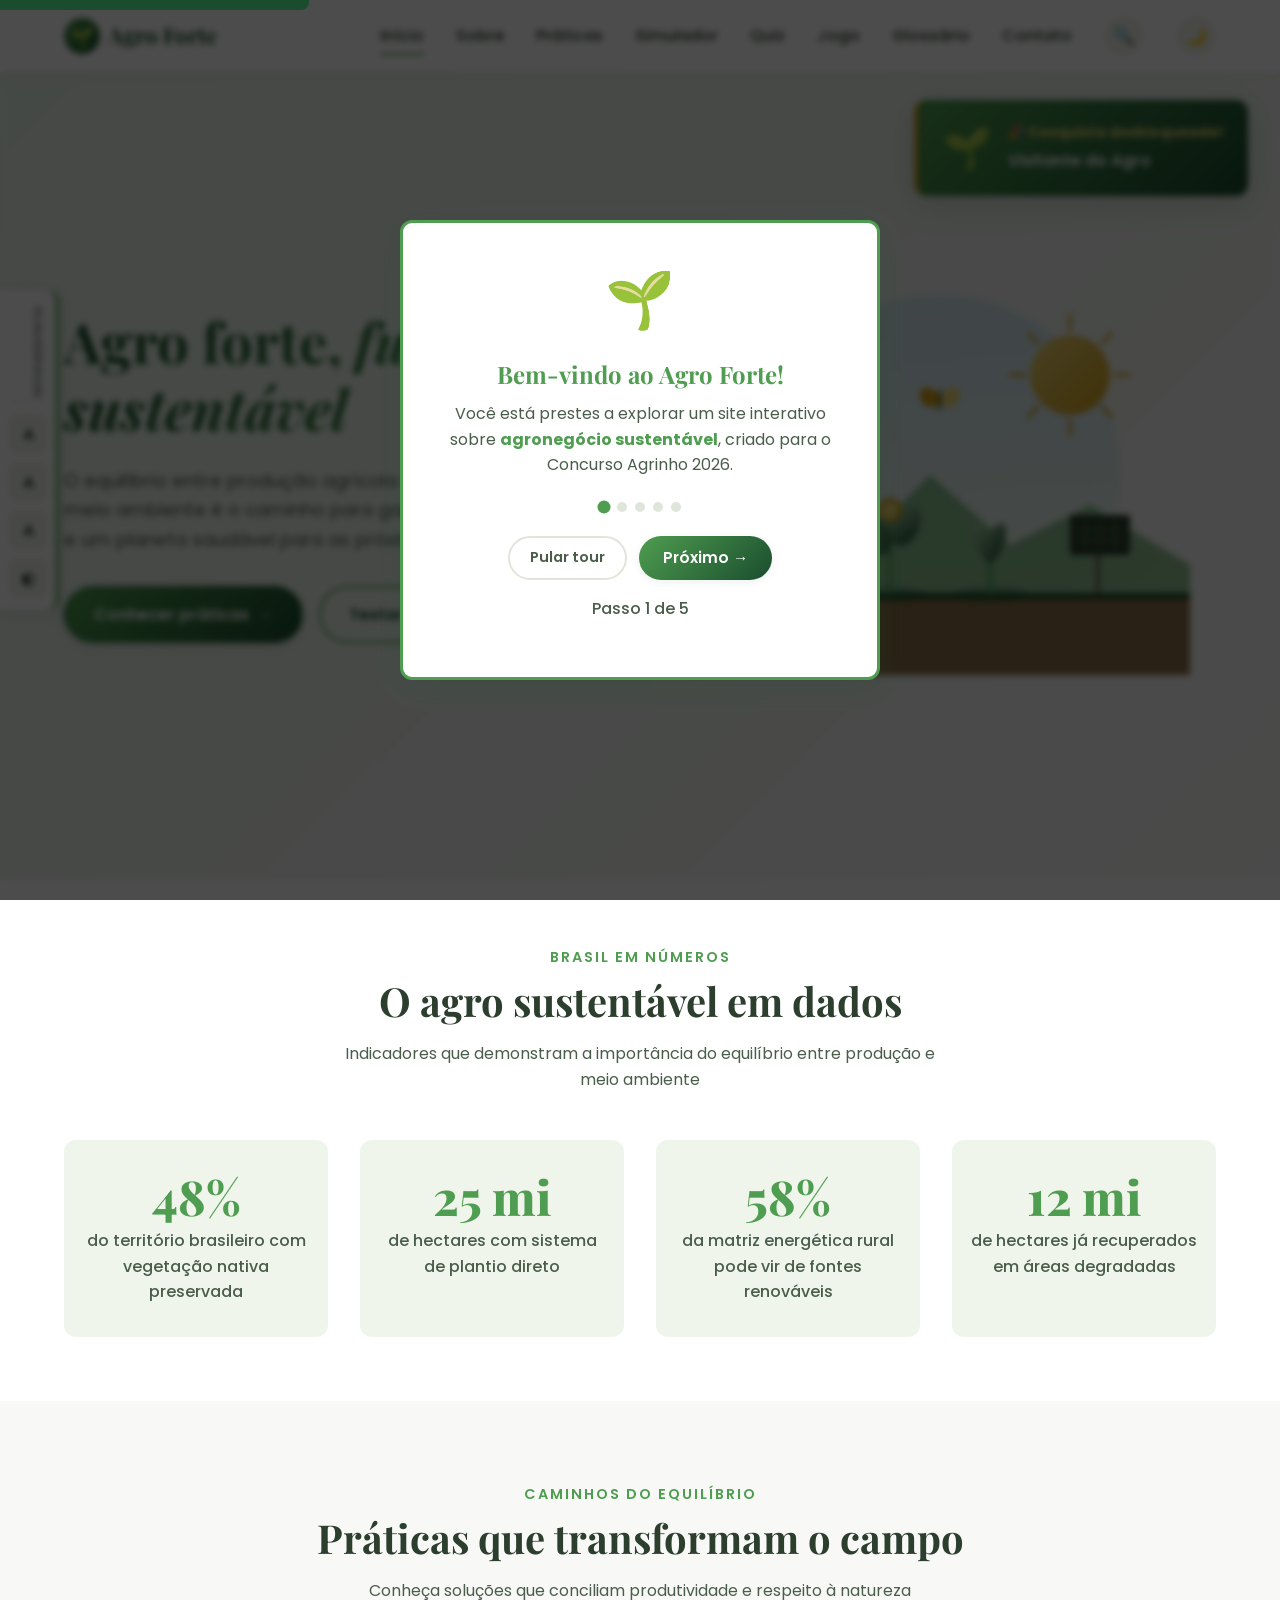
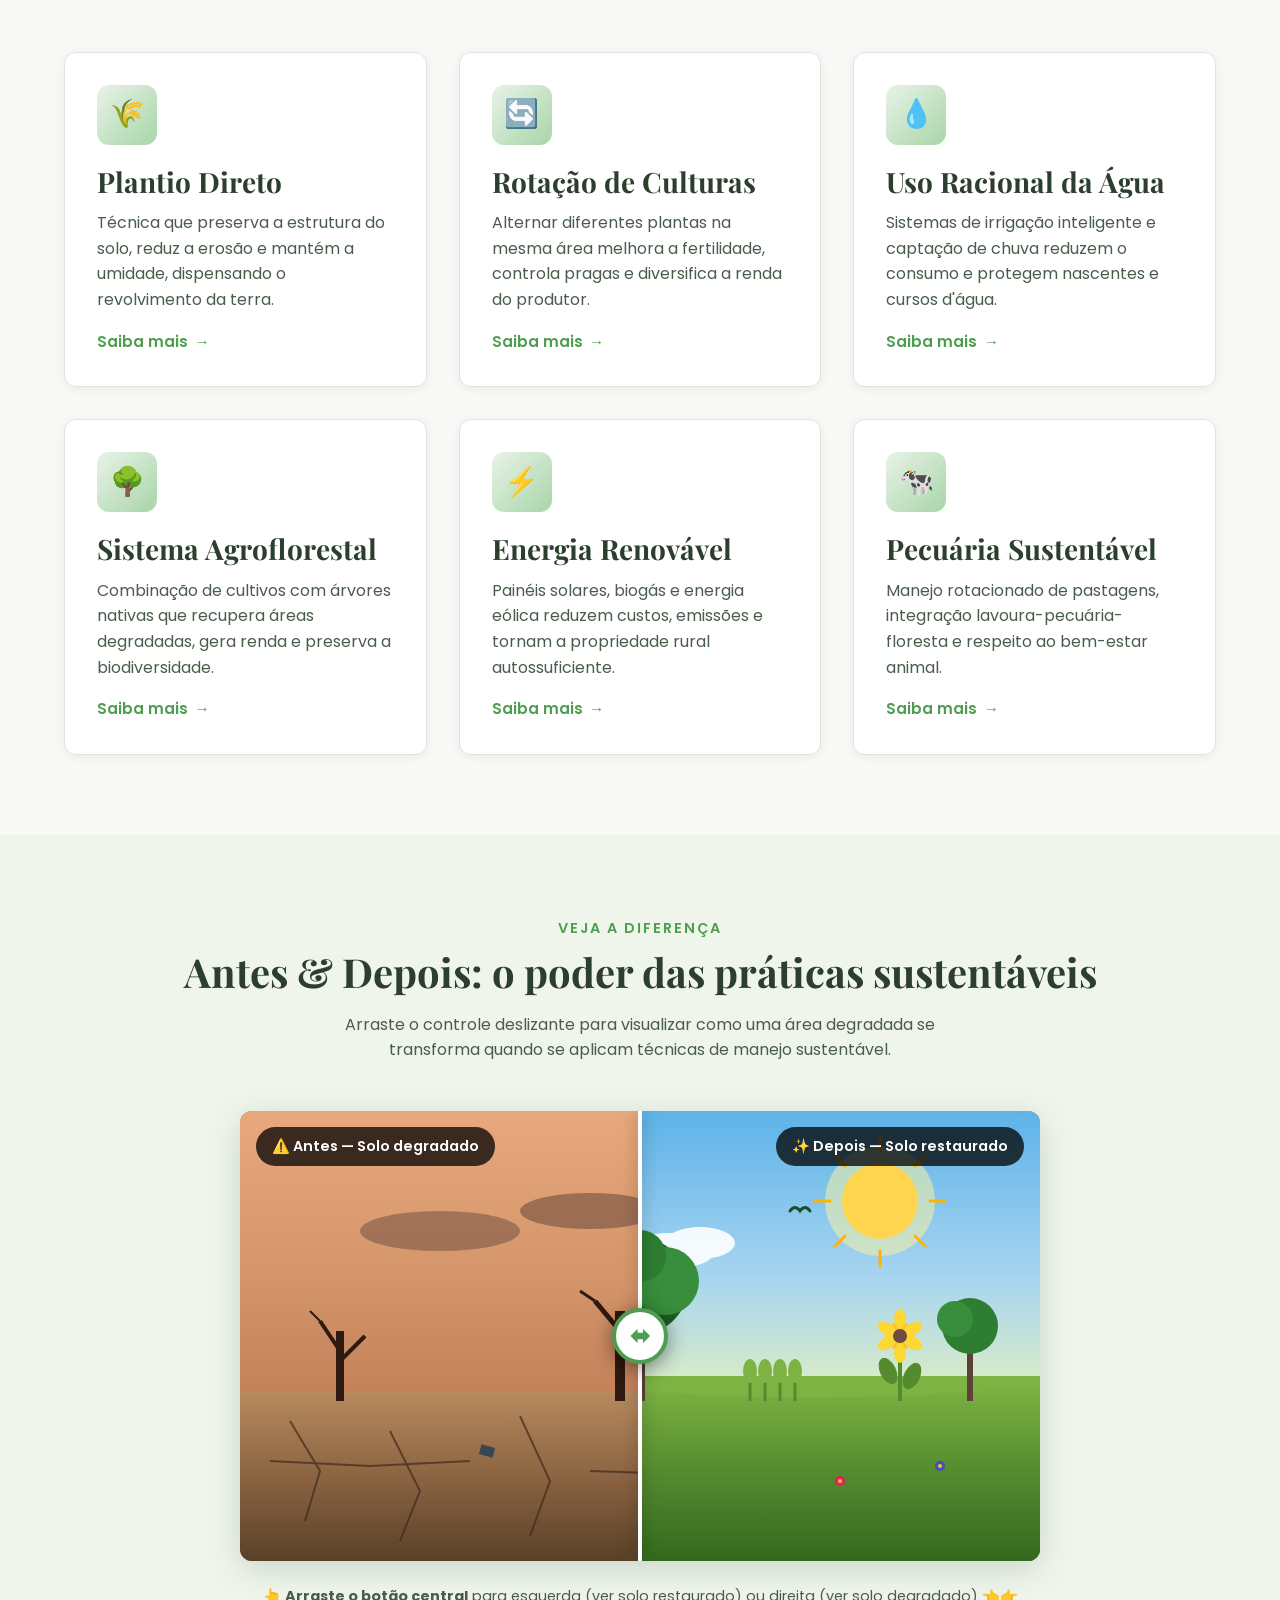
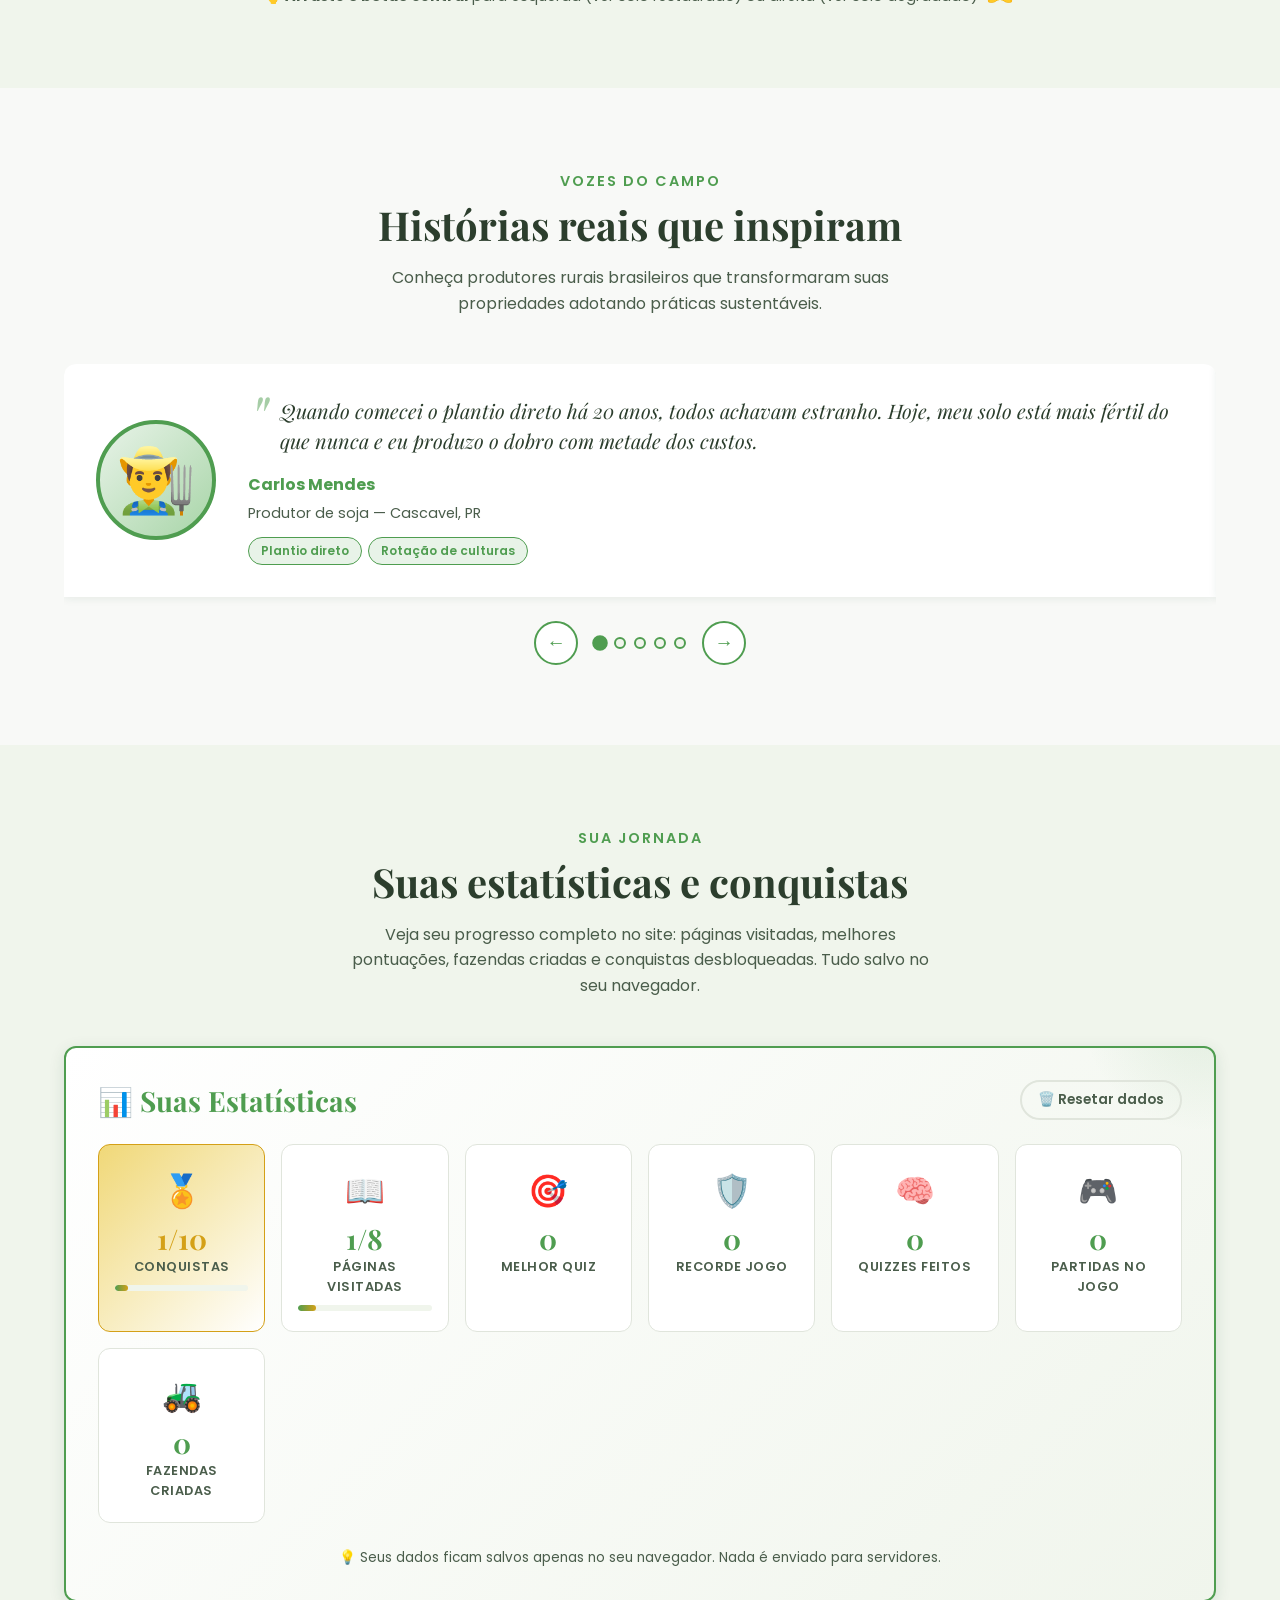
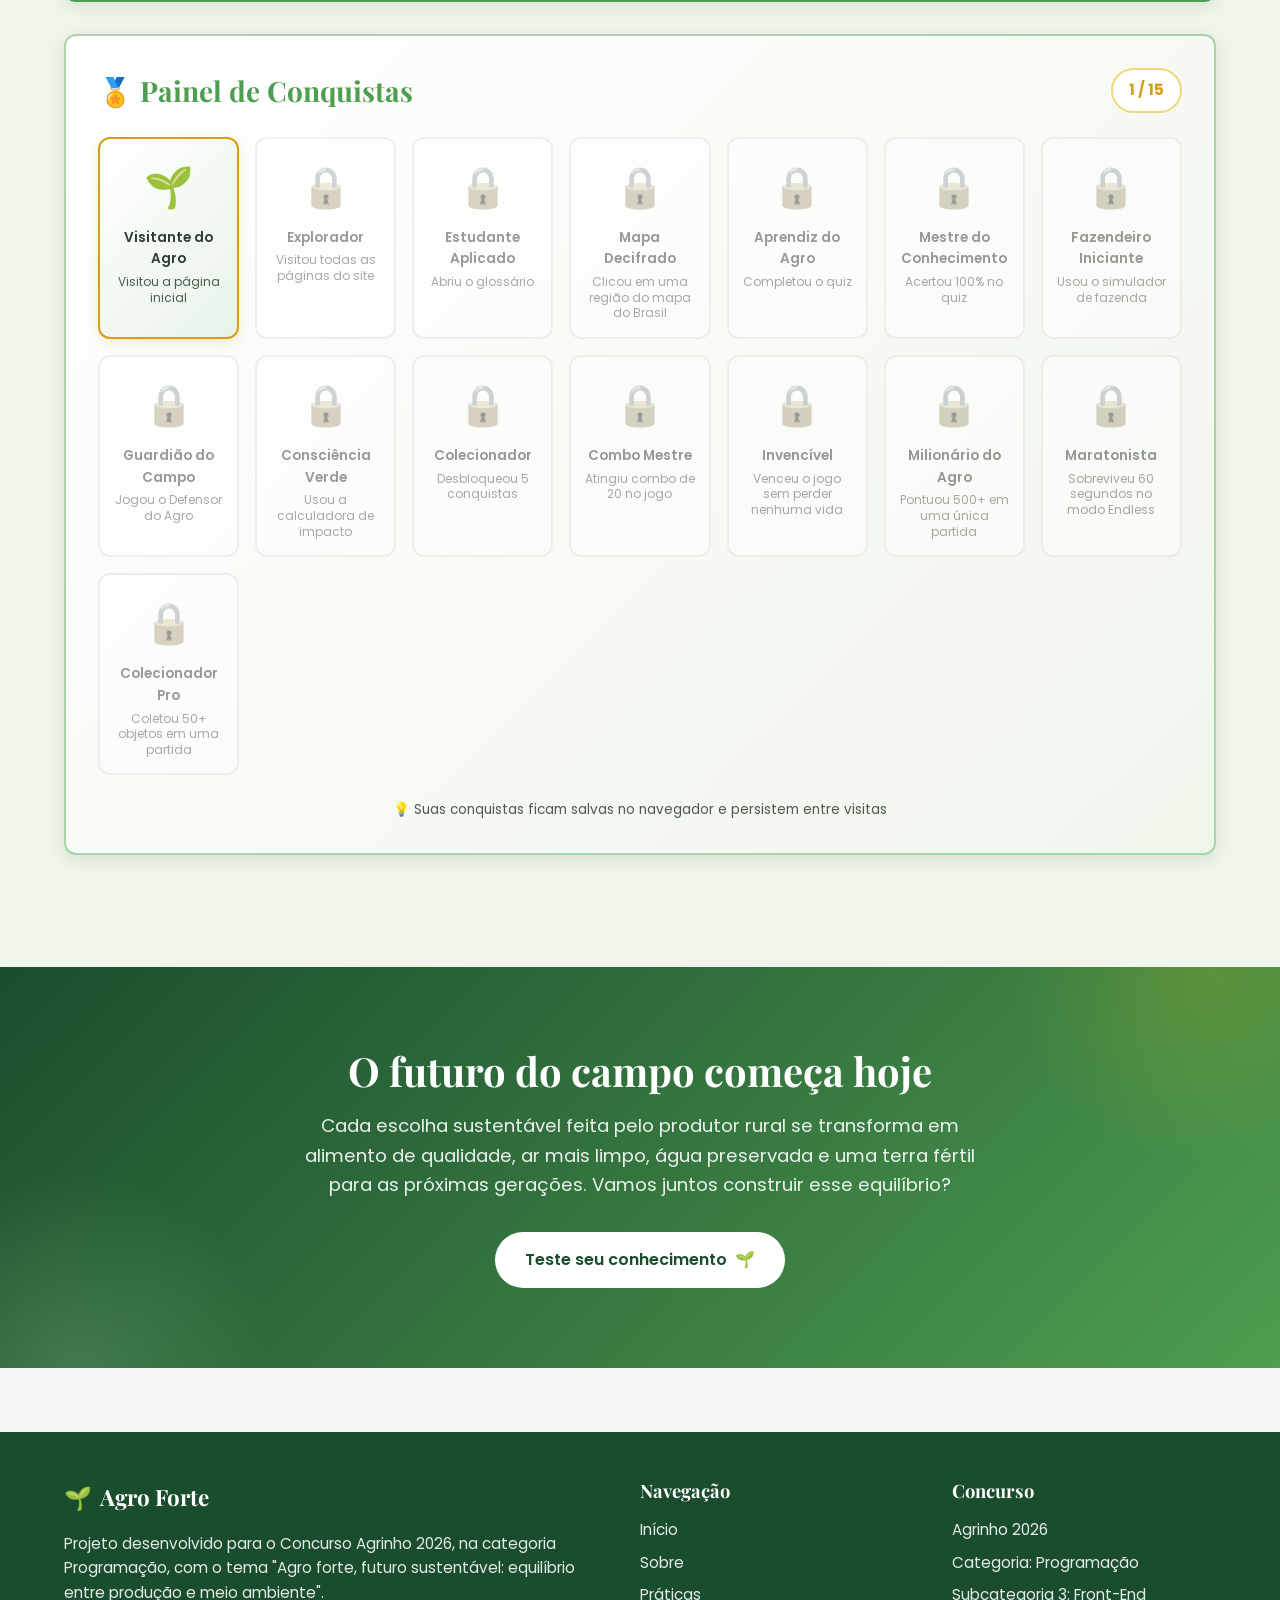
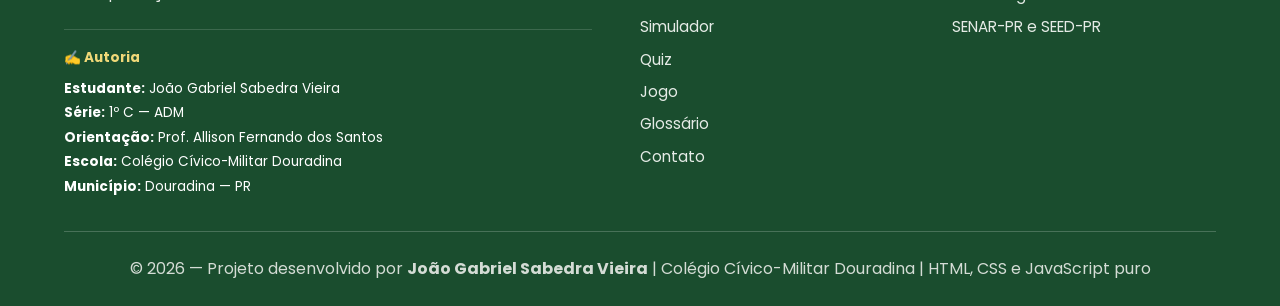
==== commit 96805c12: "Corrigir caractere extra no DOCTYPE que quebrava o favicon" ====
--- a/index.html
+++ b/index.html
@@ -1,4 +1,4 @@
-<!DOCTYPE html>D
+<!DOCTYPE html>
 
 <html lang="pt-BR">
 <head>
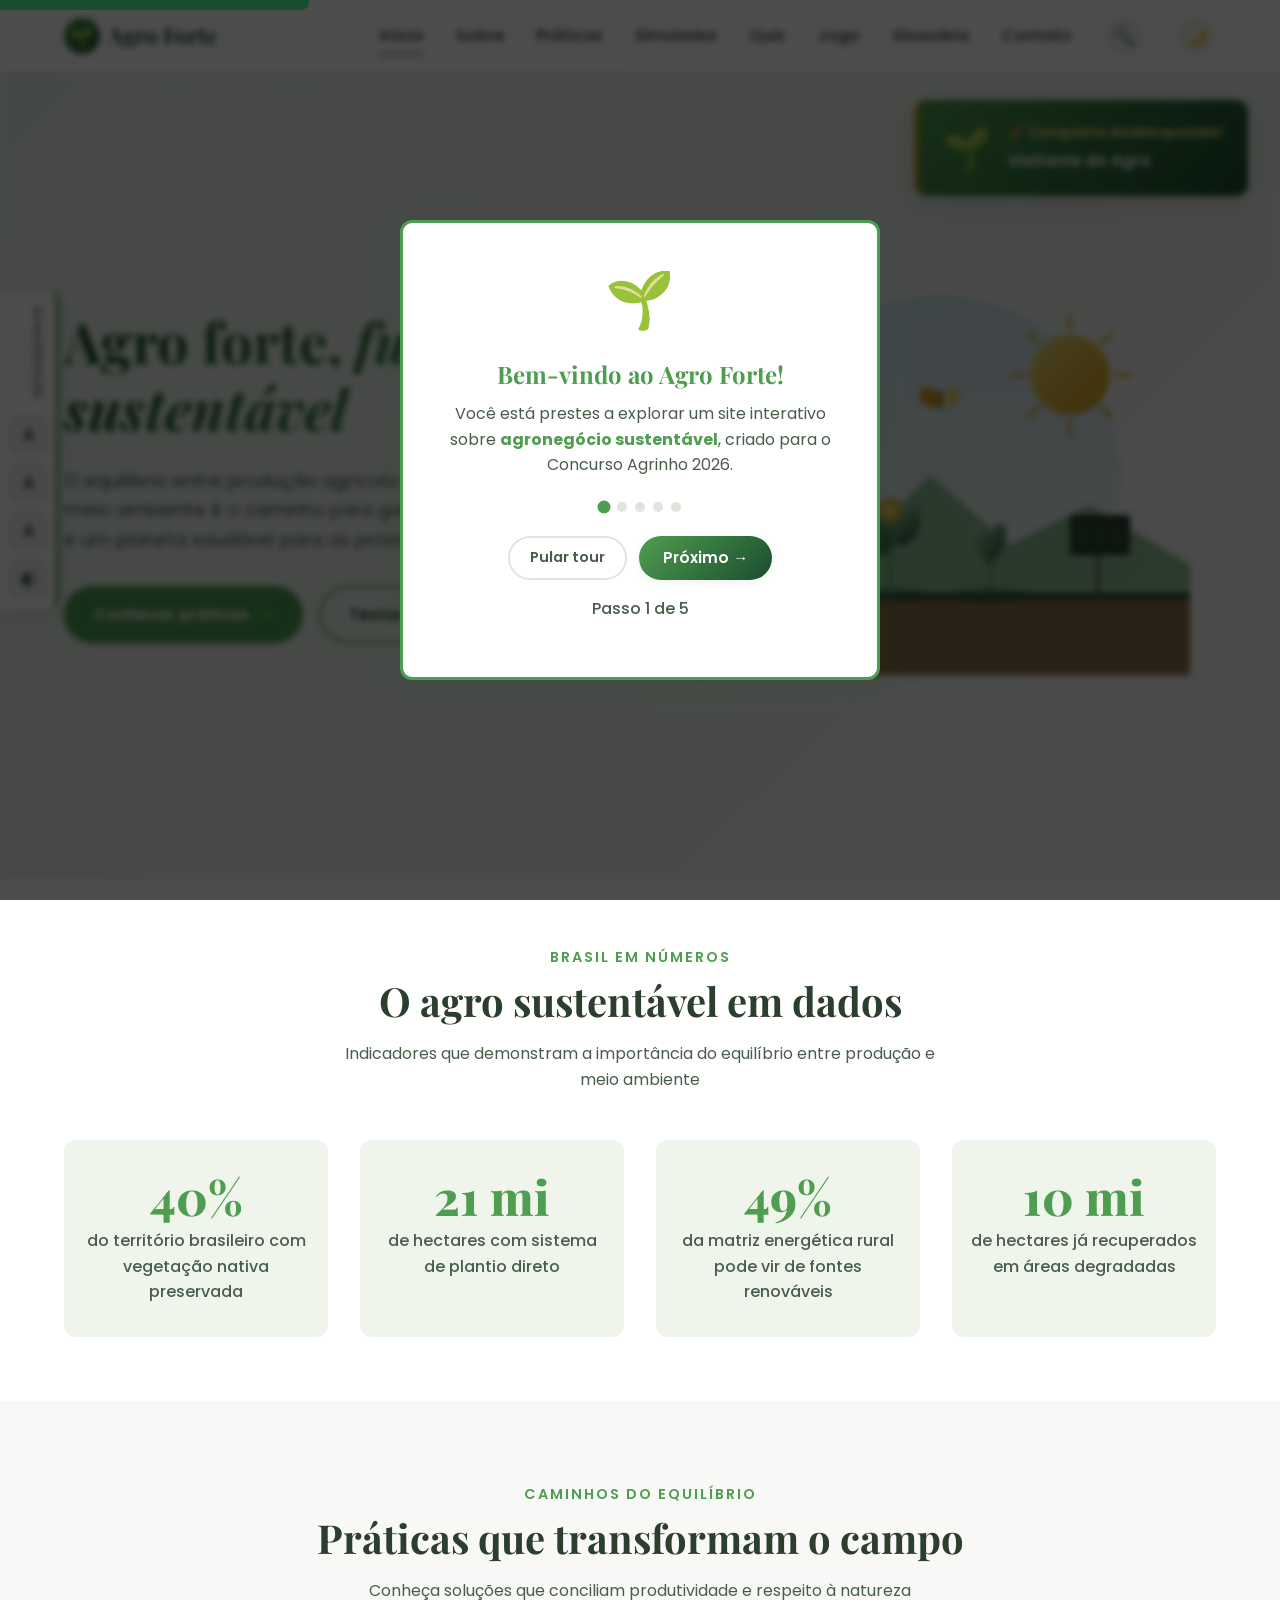
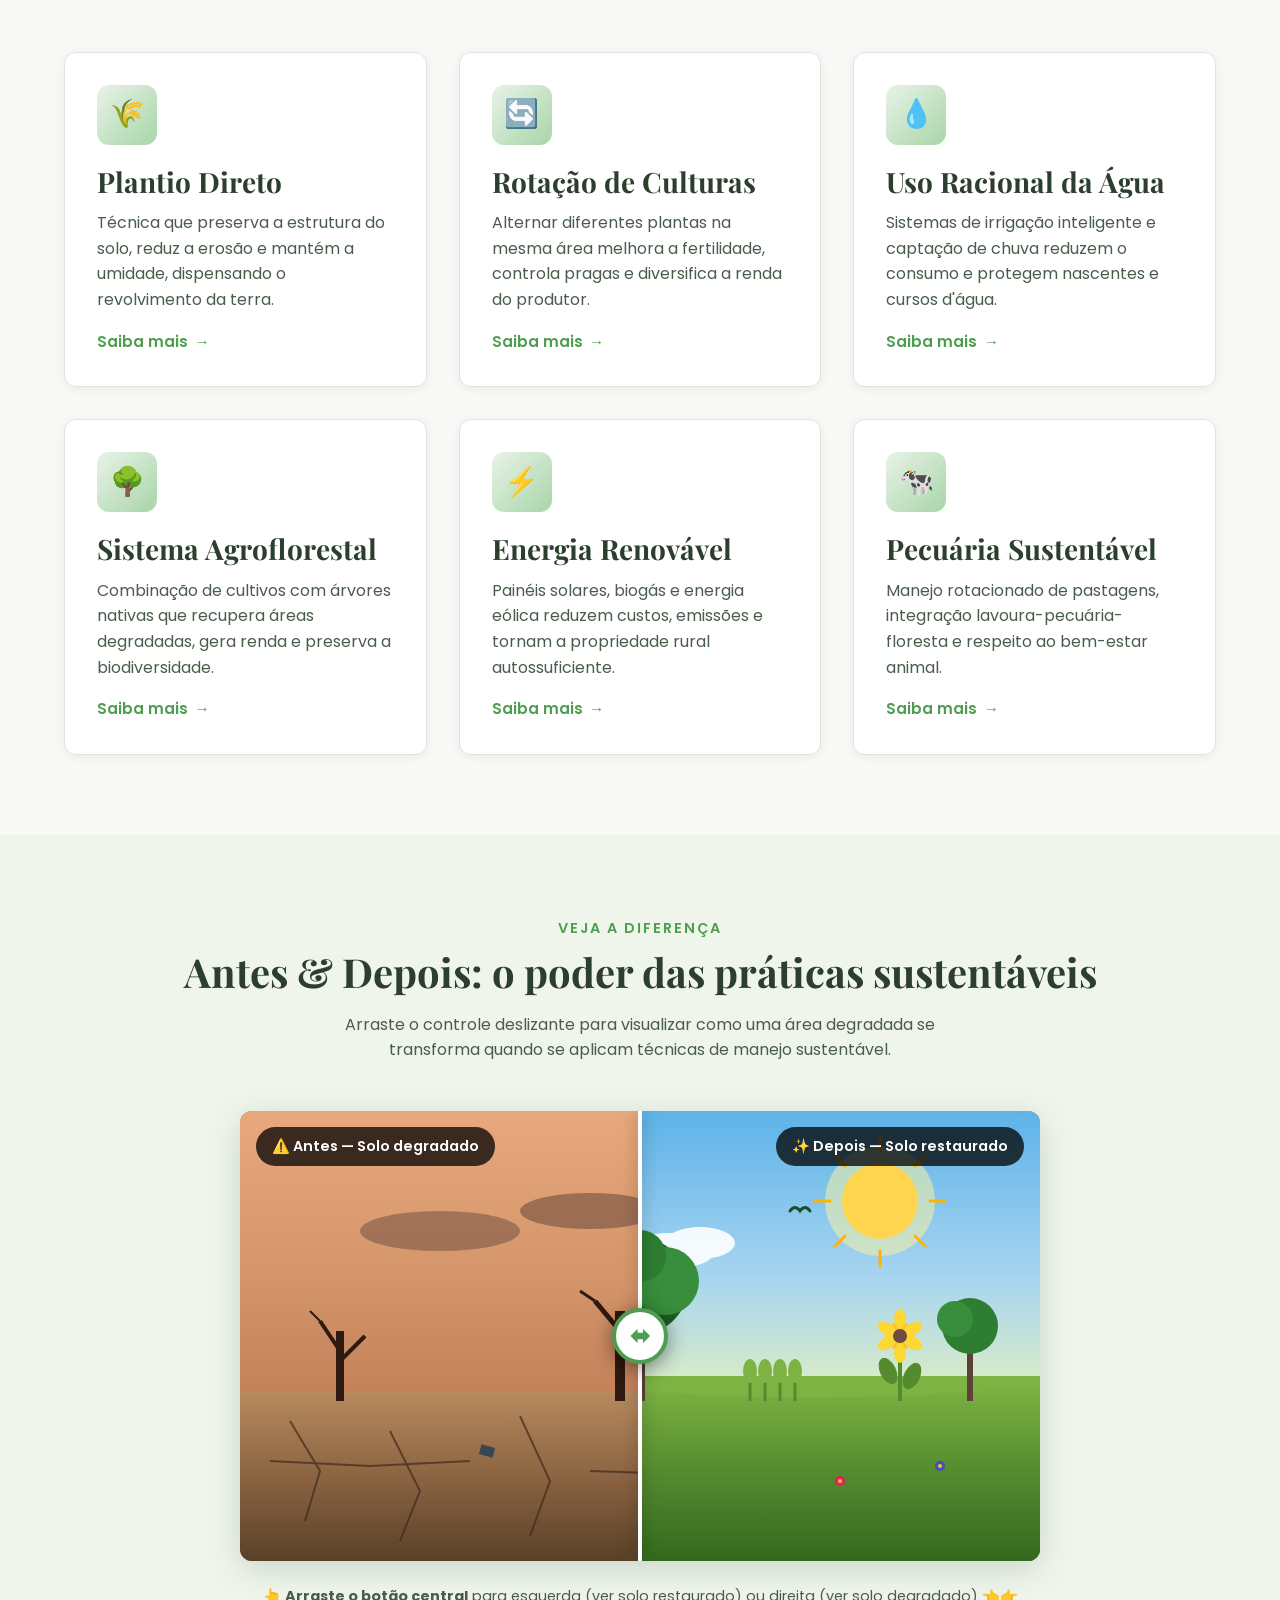
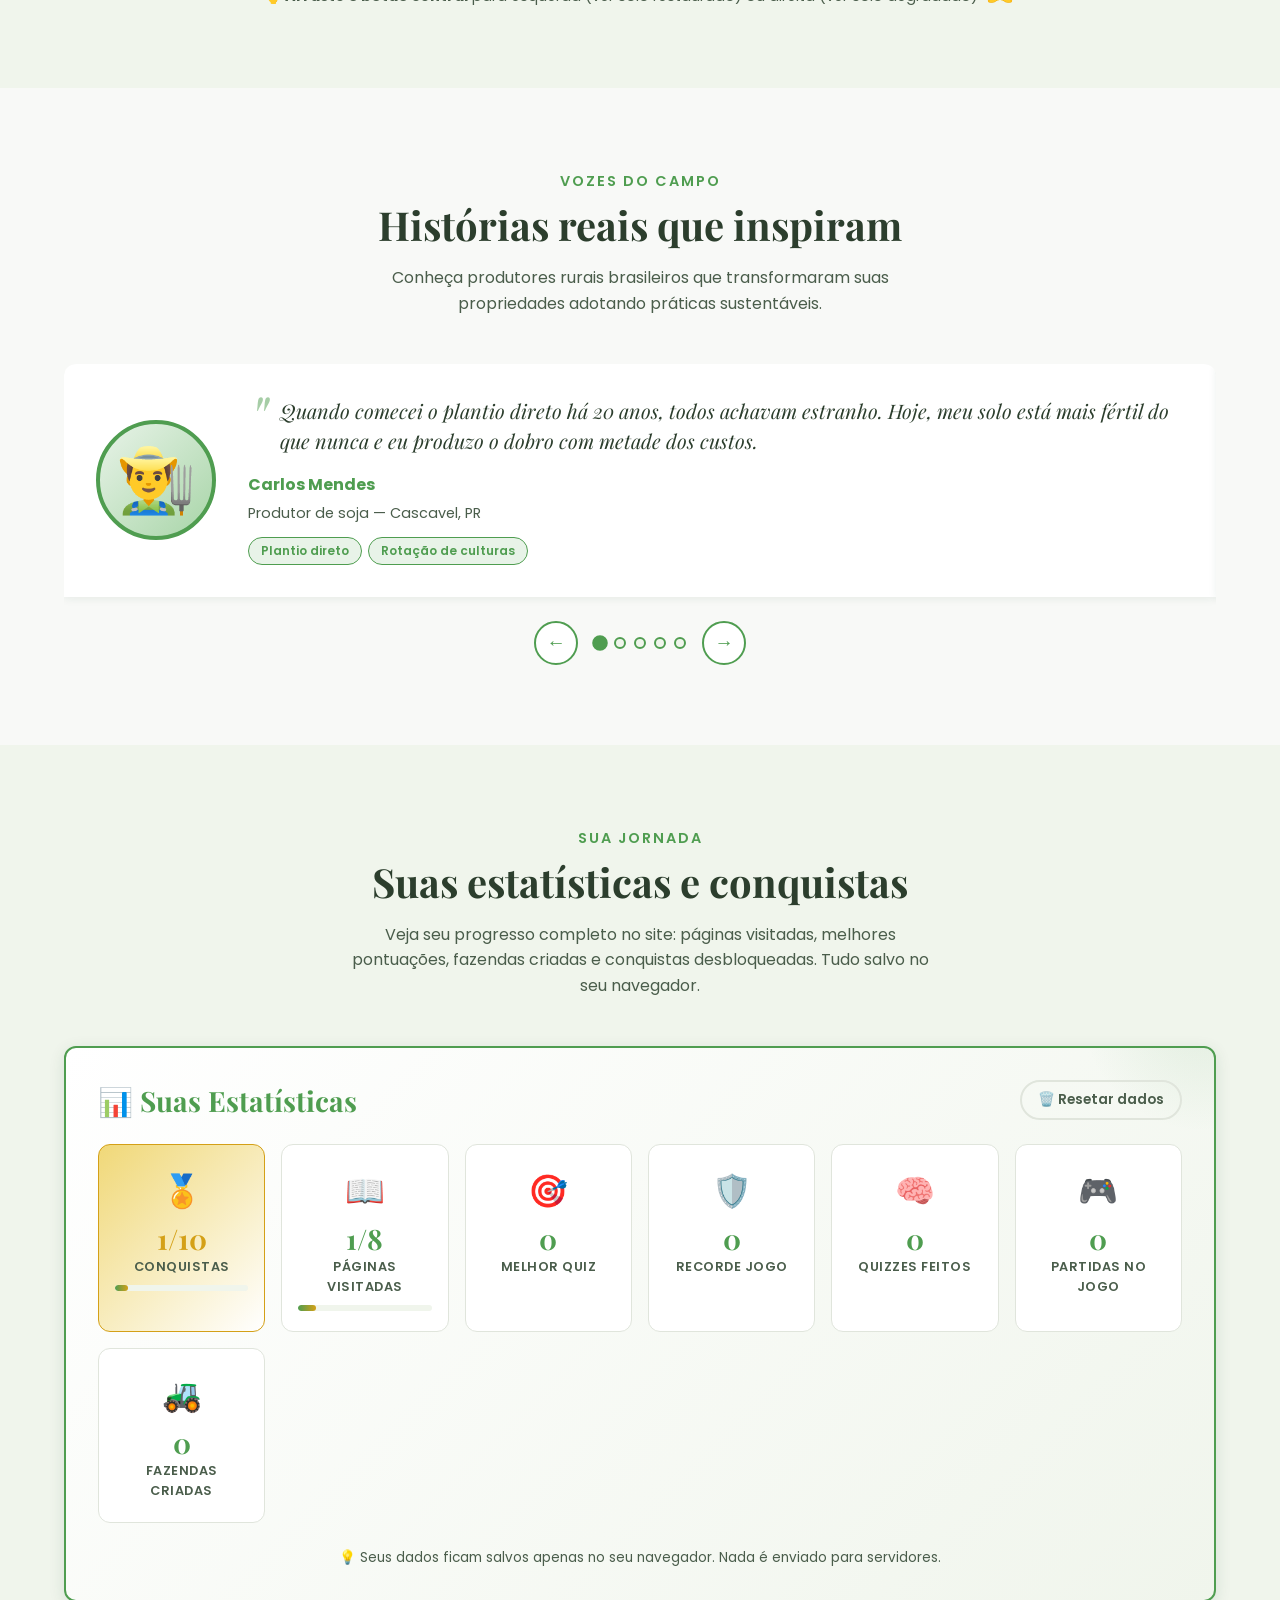
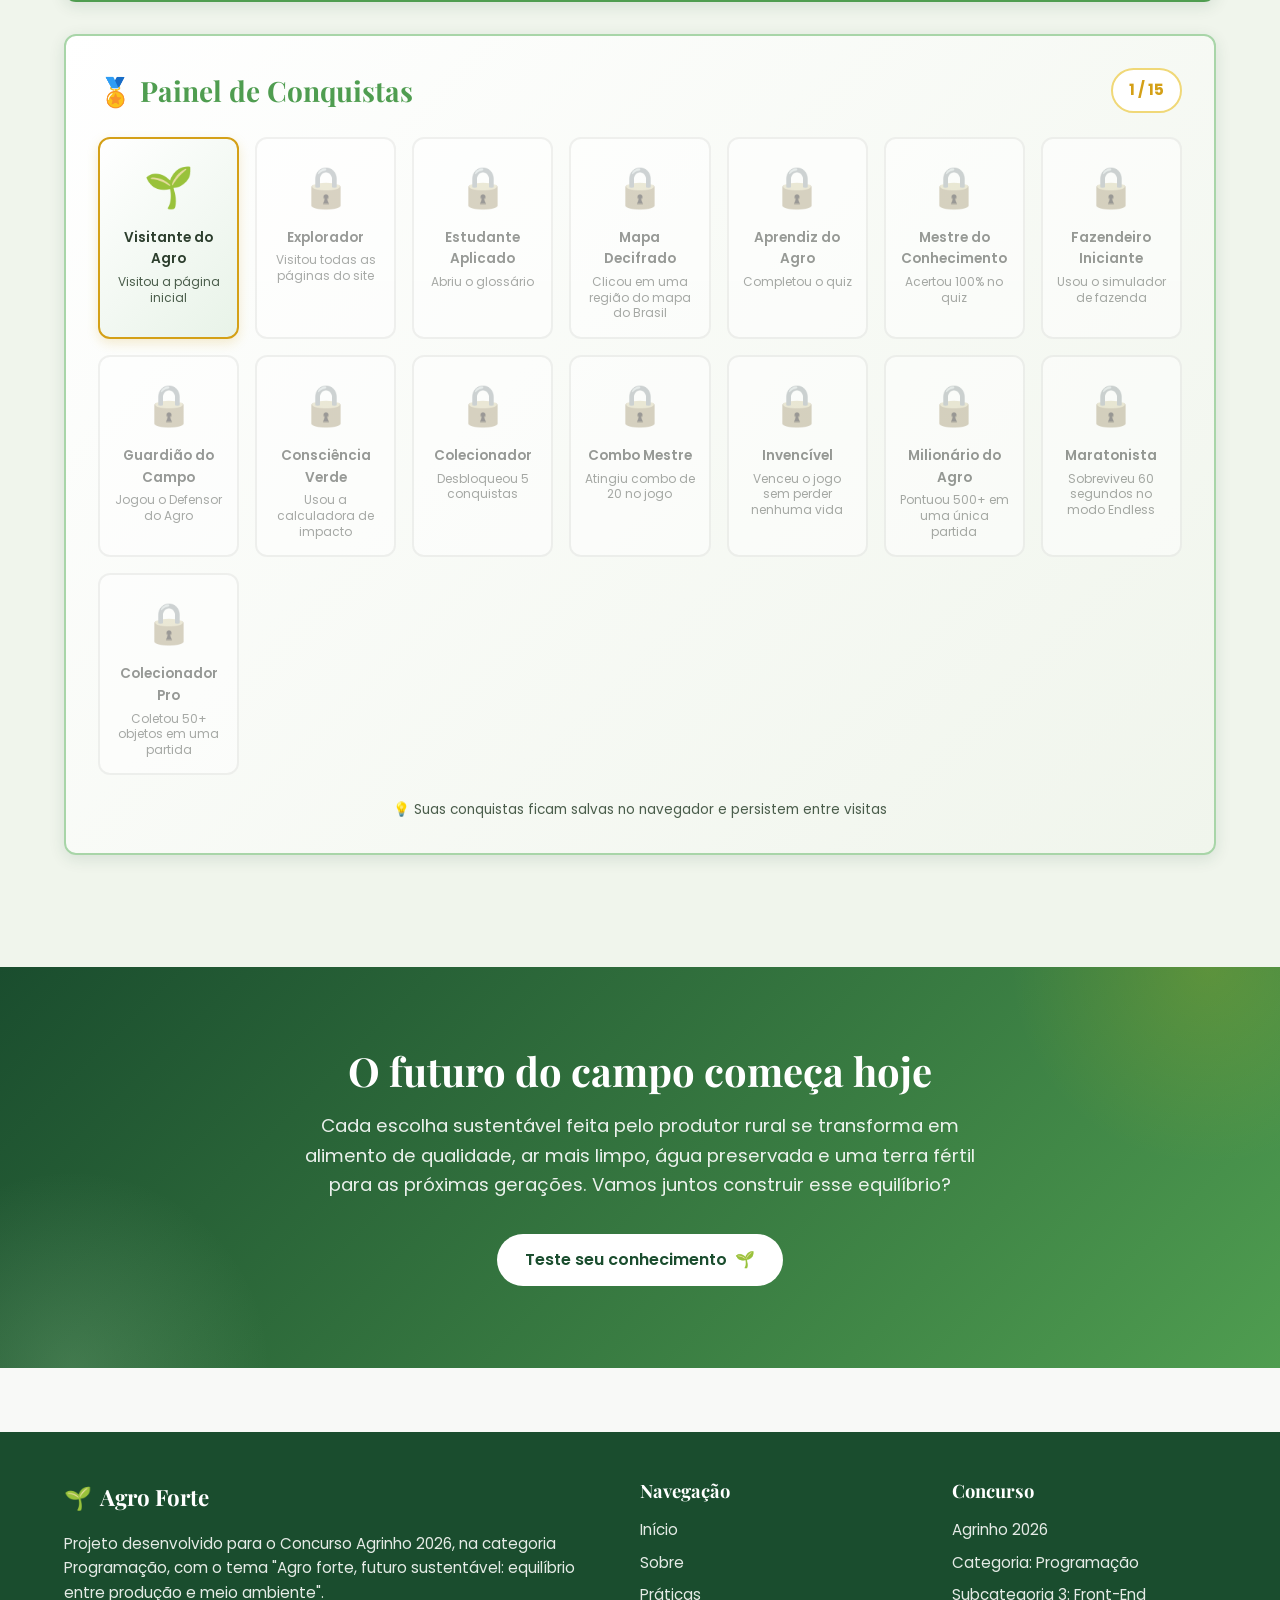
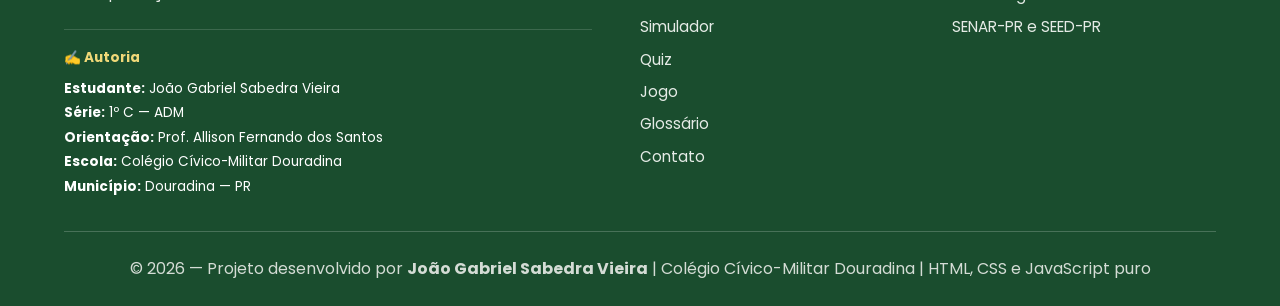
==== commit 7d441698: "Labels curtos do comparador em mobile" ====
--- a/index.html
+++ b/index.html
@@ -416,7 +416,7 @@
                                     <rect x="490" y="345" width="12" height="8" fill="#455a64" transform="rotate(-10 496 349)"/>
                                 </g>
                             </svg>
-                            <span class="comparador-rotulo antes">⚠️ Antes — Solo degradado</span>
+                            <span class="comparador-rotulo antes">⚠️ <span class="rotulo-texto-curto">Antes</span><span class="rotulo-texto-completo"> — Solo degradado</span></span>
                         </div>
 
                         <!-- CAMADA DEPOIS (TOPO, CLIPADA): solo restaurado -->
@@ -558,7 +558,7 @@
                                     <circle cx="700" cy="355" r="2" fill="#fbc02d"/>
                                 </g>
                             </svg>
-                            <span class="comparador-rotulo depois">✨ Depois — Solo restaurado</span>
+                            <span class="comparador-rotulo depois">✨ <span class="rotulo-texto-curto">Depois</span><span class="rotulo-texto-completo"> — Solo restaurado</span></span>
                         </div>
 
                         <!-- Linha divisória e botão central -->
--- a/css/style.css
+++ b/css/style.css
@@ -372,17 +372,27 @@
     transition: var(--transicao);
     cursor: pointer;
     border: 2px solid transparent;
+    background-clip: padding-box;
+    text-decoration: none;
 }
 
 .botao-primario {
-    background: linear-gradient(135deg, var(--verde-medio), var(--verde-escuro));
+    background: var(--verde-medio);
     color: white;
-    box-shadow: var(--sombra-media);
+    box-shadow: 0 2px 6px rgba(0, 0, 0, 0.12);
 }
 
 .botao-primario:hover {
-    transform: translateY(-3px);
-    box-shadow: var(--sombra-forte);
+    background: var(--verde-escuro);
+    transform: translateY(-2px);
+    box-shadow: 0 4px 12px rgba(0, 0, 0, 0.18);
+}
+
+/* Estado de foco mais sutil para botoes (acessibilidade preservada) */
+.botao:focus-visible {
+    outline: 2px solid rgba(255, 255, 255, 0.8);
+    outline-offset: -5px;
+    box-shadow: 0 0 0 3px rgba(212, 160, 23, 0.4);
 }
 
 .botao-secundario {
@@ -702,30 +712,32 @@
     margin-bottom: 2.5rem;
 }
 
-.item-linha-do-tempo::before {
+.item-linha-do-tempo h3 {
+    color: var(--verde-medio);
+    margin-bottom: 0.5rem;
+}
+
+.item-linha-do-tempo p {
+    background-color: var(--bg-card);
+    padding: 1rem 1.5rem;
+    border-radius: var(--raio);
+    box-shadow: var(--sombra-leve);
+    border: 1px solid var(--borda);
+    position: relative;
+}
+
+.item-linha-do-tempo p::before {
     content: '';
     position: absolute;
-    left: 20px;
-    top: 0;
+    left: -48.5px;
+    top: 50%;
     width: 24px;
     height: 24px;
     background-color: var(--verde-medio);
     border: 4px solid var(--bg-principal);
     border-radius: 50%;
     box-shadow: 0 0 0 3px var(--verde-medio);
-}
-
-.item-linha-do-tempo h3 {
-    color: var(--verde-medio);
-    margin-bottom: 0.5rem;
-}
-
-.item-linha-do-tempo p {
-    background-color: var(--bg-card);
-    padding: 1rem 1.5rem;
-    border-radius: var(--raio);
-    box-shadow: var(--sombra-leve);
-    border: 1px solid var(--borda);
+    transform: translate(-50%, -50%);
 }
 
 /* ===== QUIZ ===== */
@@ -3251,15 +3263,22 @@
     justify-content: center;
     z-index: 100;
     color: white;
-    /* Padding compacto para caber tudo sem scroll interno */
-    padding: 1.25rem 1.5rem;
+    /* Padding generoso pra botoes nao colarem nas bordas */
+    padding: 1.5rem 1.5rem 2rem;
     text-align: center;
     -webkit-backdrop-filter: blur(4px);
     backdrop-filter: blur(4px);
-    /* Esconde overflow para forçar conteúdo a caber */
-    overflow: hidden;
+    /* Permite scroll se conteudo nao couber, mas esconde a barra visualmente */
+    overflow-y: auto;
+    scrollbar-width: none; /* Firefox */
+    -ms-overflow-style: none; /* IE/Edge antigo */
     /* Gap pequeno entre elementos filhos */
     gap: 0.3rem;
+}
+
+/* Esconde a barra de rolagem em Chrome/Safari/Edge moderno */
+.jogo-overlay::-webkit-scrollbar {
+    display: none;
 }
 
 .jogo-overlay.escondido {
@@ -3291,13 +3310,60 @@
     margin-bottom: 0.25rem;
 }
 
-.jogo-overlay .botao {
-    background-color: white;
-    color: var(--verde-escuro);
-}
-
-.jogo-overlay .botao:hover {
-    background-color: var(--dourado);
+/* Botao "Iniciar Jogo": verde vibrante com brilho (apenas o de inicio) */
+#botaoIniciarJogo {
+    background: linear-gradient(135deg, #6bb86c, #4f9d50);
+    color: white;
+    font-weight: 700;
+    font-size: 1.05rem;
+    padding: 0.95rem 2.25rem;
+    letter-spacing: 0.3px;
+    box-shadow:
+        0 6px 20px rgba(0, 0, 0, 0.4),
+        0 0 0 1px rgba(255, 255, 255, 0.1) inset,
+        0 -2px 6px rgba(0, 0, 0, 0.15) inset;
+    text-shadow: 0 1px 2px rgba(0, 0, 0, 0.2);
+}
+
+#botaoIniciarJogo:hover {
+    background: linear-gradient(135deg, #7cc97e, #5fb763);
+    transform: translateY(-3px);
+    box-shadow:
+        0 10px 28px rgba(0, 0, 0, 0.5),
+        0 0 0 1px rgba(255, 255, 255, 0.2) inset,
+        0 -2px 6px rgba(0, 0, 0, 0.15) inset;
+}
+
+#botaoIniciarJogo:active {
+    transform: translateY(0);
+    box-shadow:
+        0 3px 10px rgba(0, 0, 0, 0.4),
+        0 0 0 1px rgba(255, 255, 255, 0.1) inset;
+}
+
+/* Outros botoes primarios no overlay (Refazer rapido): verde solido, mesmo tamanho dos demais */
+.jogo-overlay .botao-primario:not(#botaoIniciarJogo) {
+    background: var(--verde-medio);
+    color: white;
+    box-shadow: 0 4px 12px rgba(0, 0, 0, 0.3);
+}
+
+.jogo-overlay .botao-primario:not(#botaoIniciarJogo):hover {
+    background: var(--verde-escuro);
+    transform: translateY(-2px);
+}
+
+/* Botao secundario no overlay: contorno branco para destacar no fundo escuro */
+.jogo-overlay .botao-secundario {
+    background: transparent;
+    color: white;
+    border-color: white;
+}
+
+.jogo-overlay .botao-secundario:hover {
+    background: rgba(255, 255, 255, 0.15);
+    color: white;
+    border-color: white;
 }
 
 .jogo-instrucoes {
@@ -3463,6 +3529,68 @@
 
     .icone-extra-grande {
         font-size: 3.5rem;
+    }
+
+    /* Mobile: stats em 1 coluna (cabe certinho, nada cortado) */
+    .estatisticas-fim-jogo {
+        grid-template-columns: 1fr;
+        gap: 0.4rem;
+        margin: 0.5rem 0;
+        padding: 0 0.25rem;
+        width: 100%;
+    }
+
+    .stat-fim-jogo {
+        padding: 0.5rem 0.75rem;
+        display: flex;
+        align-items: center;
+        justify-content: space-between;
+        gap: 0.5rem;
+    }
+
+    .stat-fim-rotulo {
+        font-size: 0.8rem;
+        text-align: left;
+    }
+
+    .stat-fim-valor {
+        font-size: 1.2rem;
+    }
+
+    /* Mobile: pontuacao final menor */
+    .pontuacao-grande {
+        font-size: 2.5rem;
+    }
+
+    /* Mobile: botoes do fim de jogo empilhados verticalmente */
+    .jogo-overlay .quiz-controles.controles-centralizados {
+        flex-direction: column;
+        width: 100%;
+        gap: 0.5rem;
+        padding: 0 0.25rem;
+    }
+
+    .jogo-overlay .quiz-controles.controles-centralizados .botao,
+    .jogo-overlay .quiz-controles.controles-centralizados .botao-compartilhar {
+        width: 100%;
+        justify-content: center;
+        padding: 0.7rem 1rem;
+        font-size: 0.95rem;
+    }
+
+    /* Mobile: overlay com scroll vertical, conteudo do topo */
+    .jogo-overlay {
+        overflow-x: hidden;
+        overflow-y: auto;
+        padding: 1rem 0.5rem 1.5rem;
+        justify-content: flex-start;
+        gap: 0.5rem;
+    }
+
+    /* Mobile: icone do fim de jogo menor */
+    .jogo-overlay .icone-medio-margin {
+        font-size: 2.5rem;
+        margin: 0;
     }
 }
 
@@ -3745,7 +3873,10 @@
 .legenda-cor-dourado { background-color: var(--dourado); }
 
 /* Placeholder de região */
-.titulo-placeholder { color: var(--texto-suave); }
+.titulo-placeholder {
+    color: var(--texto-suave);
+    justify-content: center;
+}
 
 /* Avatar/info icone redondo para histórias */
 .icone-extra-grande {
@@ -4554,6 +4685,53 @@
     border-radius: 50px;
     font-size: 0.75rem;
     font-weight: 700;
+}
+
+/* Mobile: cards de praticas — badge no canto pra texto ter espaço total */
+@media (max-width: 600px) {
+    .card-pratica-impacto {
+        position: relative;
+        gap: 0.5rem;
+        padding: 0.85rem 3rem 0.85rem 0.85rem; /* espaço extra à direita pro badge */
+        flex-wrap: nowrap;
+    }
+
+    .card-pratica-impacto input[type="checkbox"] {
+        width: 20px;
+        height: 20px;
+    }
+
+    .card-impacto-icone {
+        font-size: 1.4rem;
+    }
+
+    .card-impacto-texto {
+        font-size: 0.9rem;
+        line-height: 1.35;
+        min-width: 0;
+        flex: 1;
+    }
+
+    /* Badge flutua no canto superior direito */
+    .card-impacto-pontos {
+        position: absolute;
+        top: 0.5rem;
+        right: 0.5rem;
+        padding: 0.2rem 0.55rem;
+        font-size: 0.7rem;
+    }
+}
+
+/* Mobile MUITO pequeno: stack vertical completo */
+@media (max-width: 380px) {
+    .card-pratica-impacto {
+        padding: 0.75rem 2.5rem 0.75rem 0.75rem;
+        gap: 0.5rem;
+    }
+
+    .card-impacto-texto {
+        font-size: 0.85rem;
+    }
 }
 
 /* ============================================
@@ -5501,7 +5679,7 @@
     display: grid;
     grid-template-columns: repeat(auto-fit, minmax(140px, 1fr));
     gap: 0.75rem;
-    margin: 1.5rem 0;
+    margin: 0.75rem 0;
     max-width: 500px;
     margin-left: auto;
     margin-right: auto;
@@ -5658,3 +5836,215 @@
         text-decoration: underline;
     }
 }
+
+/* ===============================================================
+   REDE DE SEGURANÇA RESPONSIVA — Cobertura universal
+   Garantias para QUALQUER dispositivo (320px até 4K)
+   =============================================================== */
+
+/* GLOBAL: previne overflow horizontal em qualquer tela */
+html, body {
+    overflow-x: hidden;
+    max-width: 100vw;
+}
+
+/* GLOBAL: imagens e SVGs sempre dentro do container */
+img, svg, video, picture, iframe {
+    max-width: 100%;
+    height: auto;
+}
+
+/* GLOBAL: tabelas com scroll horizontal em telas pequenas */
+table {
+    max-width: 100%;
+    overflow-x: auto;
+    display: block;
+}
+
+@media (min-width: 769px) {
+    table {
+        display: table;
+    }
+}
+
+/* ============================================
+   TABLET PORTRAIT (max 1024px) — iPads, tablets
+   ============================================ */
+@media (max-width: 1024px) {
+    /* Reduz padding lateral em telas menores */
+    .container {
+        padding: 0 1.25rem;
+    }
+
+    /* Simulador: grid de fazenda mais compacto */
+    .fazenda-grade {
+        gap: 0.5rem;
+    }
+
+    /* Hero: menos altura em tablets */
+    .hero {
+        min-height: 70vh;
+    }
+}
+
+/* ============================================
+   MOBILE GRANDE (max 600px) — celulares modernos
+   ============================================ */
+@media (max-width: 600px) {
+    /* Container com menos padding */
+    .container {
+        padding: 0 1rem;
+    }
+
+    /* Reduz padding das seções */
+    .secao {
+        padding: 2.5rem 0;
+    }
+
+    /* Hero: empilha verticalmente */
+    .hero {
+        min-height: auto;
+        padding: 2rem 0;
+    }
+
+    .hero-conteudo {
+        grid-template-columns: 1fr;
+        gap: 2rem;
+        padding: 2rem 0;
+    }
+
+    .hero-botoes {
+        flex-wrap: wrap;
+    }
+
+    .hero-botoes .botao {
+        flex: 1;
+        min-width: 140px;
+        justify-content: center;
+    }
+
+    /* Rodapé: empilha em 1 coluna */
+    .grid-rodape {
+        grid-template-columns: 1fr;
+        gap: 2rem;
+        text-align: center;
+    }
+
+    .rodape-autoria {
+        text-align: left;
+    }
+
+    /* Formulários: full width em mobile */
+    input, select, textarea, .campo-formulario {
+        width: 100%;
+        box-sizing: border-box;
+    }
+
+    /* Cards de pratica responsivos */
+    .lista-praticas {
+        grid-template-columns: 1fr;
+    }
+}
+
+/* ============================================
+   MOBILE PEQUENO (max 400px) — celulares antigos
+   ============================================ */
+@media (max-width: 400px) {
+    /* Padding ainda menor */
+    .container {
+        padding: 0 0.75rem;
+    }
+
+    /* Títulos menores */
+    h1 {
+        font-size: clamp(1.5rem, 6vw, 2rem);
+    }
+
+    h2 {
+        font-size: clamp(1.25rem, 5vw, 1.75rem);
+    }
+
+    /* Botões menores */
+    .botao {
+        padding: 0.7rem 1.25rem;
+        font-size: 0.9rem;
+    }
+
+    /* Cabeçalho compacto */
+    .cabecalho {
+        padding: 0.75rem 0;
+    }
+
+    .logo {
+        font-size: 1.2rem;
+    }
+
+    /* Fazenda simulador: 2 colunas em telas mini */
+    .fazenda-grade {
+        grid-template-columns: repeat(2, 1fr);
+        grid-template-rows: repeat(6, 1fr);
+        aspect-ratio: 2/6;
+    }
+
+    /* Cabeçalho do jogo: stats compactas */
+    .jogo-cabecalho {
+        gap: 0.5rem;
+        padding: 0.5rem;
+    }
+
+    .jogo-stat {
+        font-size: 0.85rem;
+    }
+}
+
+/* ============================================
+   MOBILE EXTRA-PEQUENO (max 360px) — iPhone SE, antigos
+   ============================================ */
+@media (max-width: 360px) {
+    .container {
+        padding: 0 0.5rem;
+    }
+
+    .hero-botoes {
+        flex-direction: column;
+    }
+
+    .hero-botoes .botao {
+        width: 100%;
+    }
+
+    /* Cards menores */
+    .card-pratica {
+        padding: 1.25rem;
+    }
+}
+
+/* ============================================
+   DESKTOP GRANDE (min 1440px) — monitores grandes
+   ============================================ */
+@media (min-width: 1440px) {
+    /* Container pode ser um pouco mais largo */
+    .container {
+        max-width: 1320px;
+    }
+
+    /* Hero pode ser um pouco maior */
+    .hero {
+        min-height: 85vh;
+    }
+}
+
+/* ============================================
+   DESKTOP 4K (min 1920px) — telas muito grandes
+   ============================================ */
+@media (min-width: 1920px) {
+    /* Limita o tamanho máximo do conteúdo pra não ficar exageradamente grande */
+    .container {
+        max-width: 1500px;
+    }
+
+    /* Aumenta fonte base ligeiramente */
+    html {
+        font-size: 17px;
+    }
+}
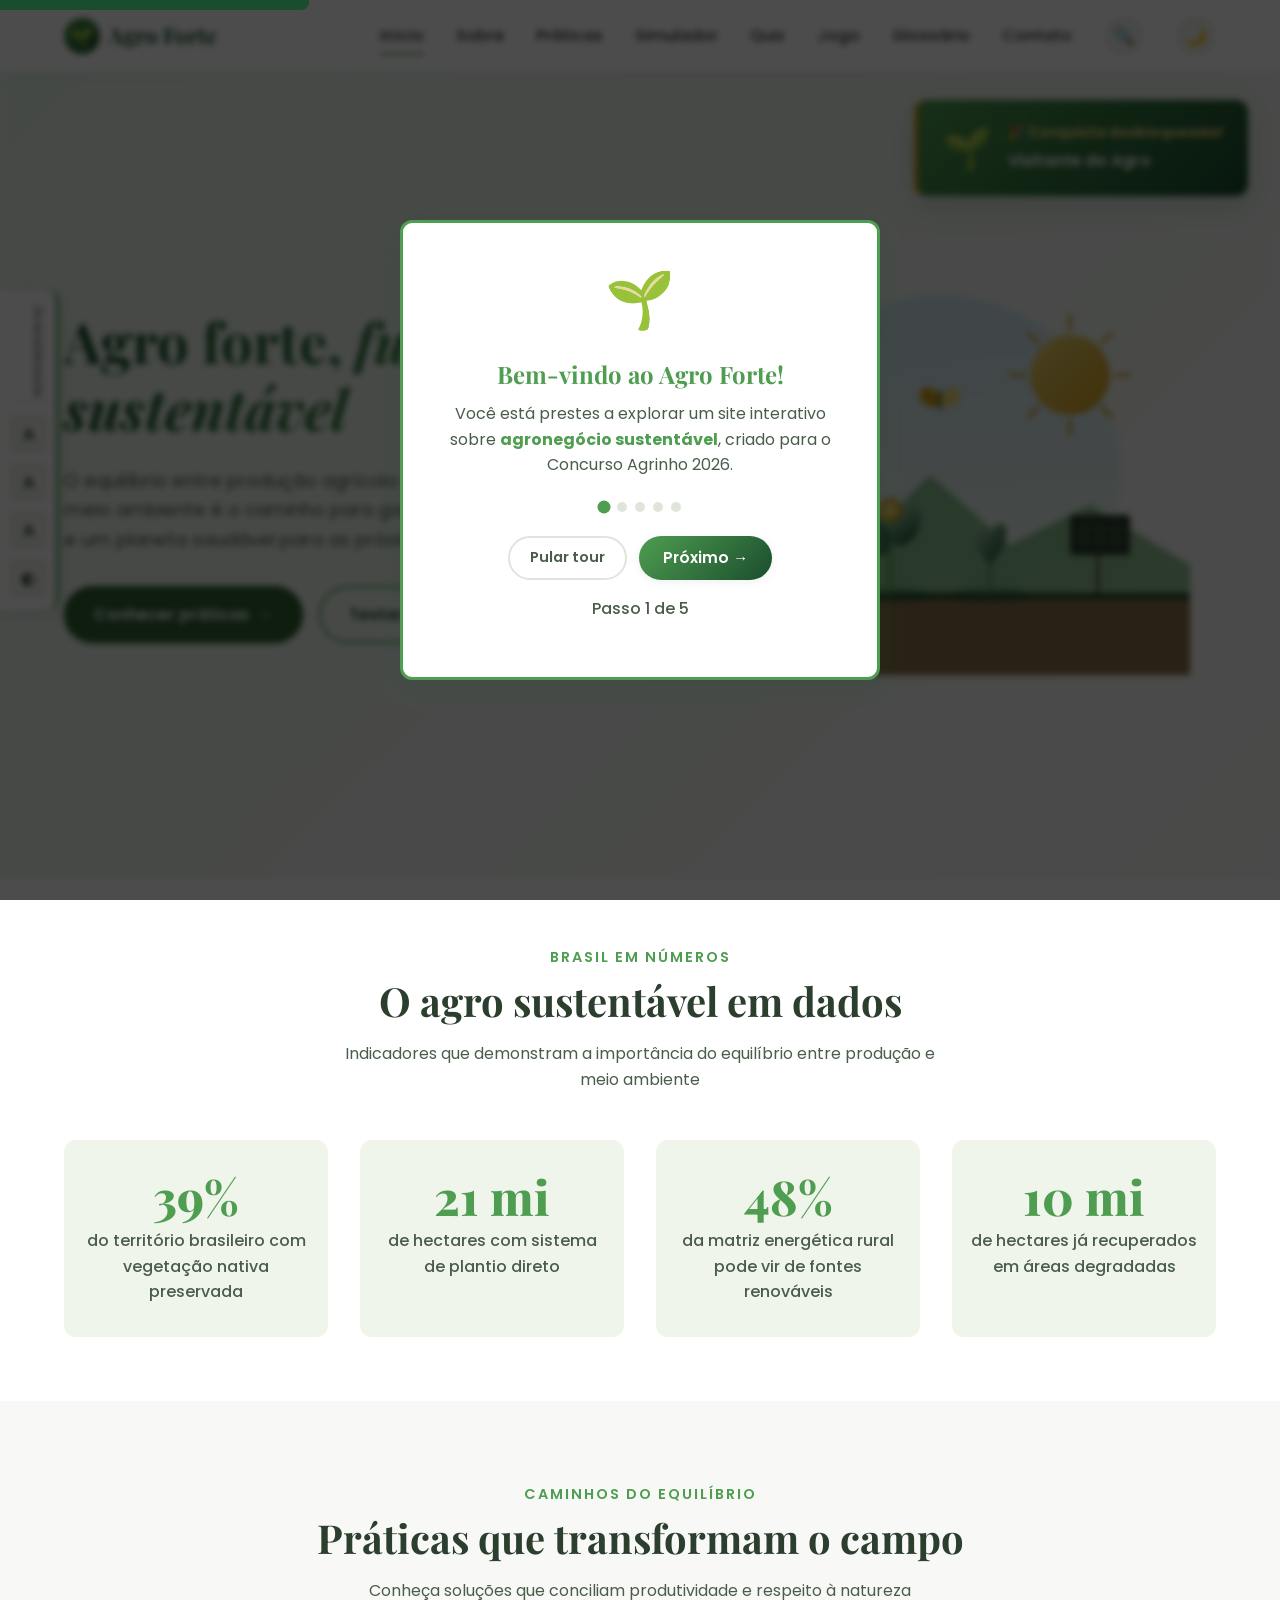
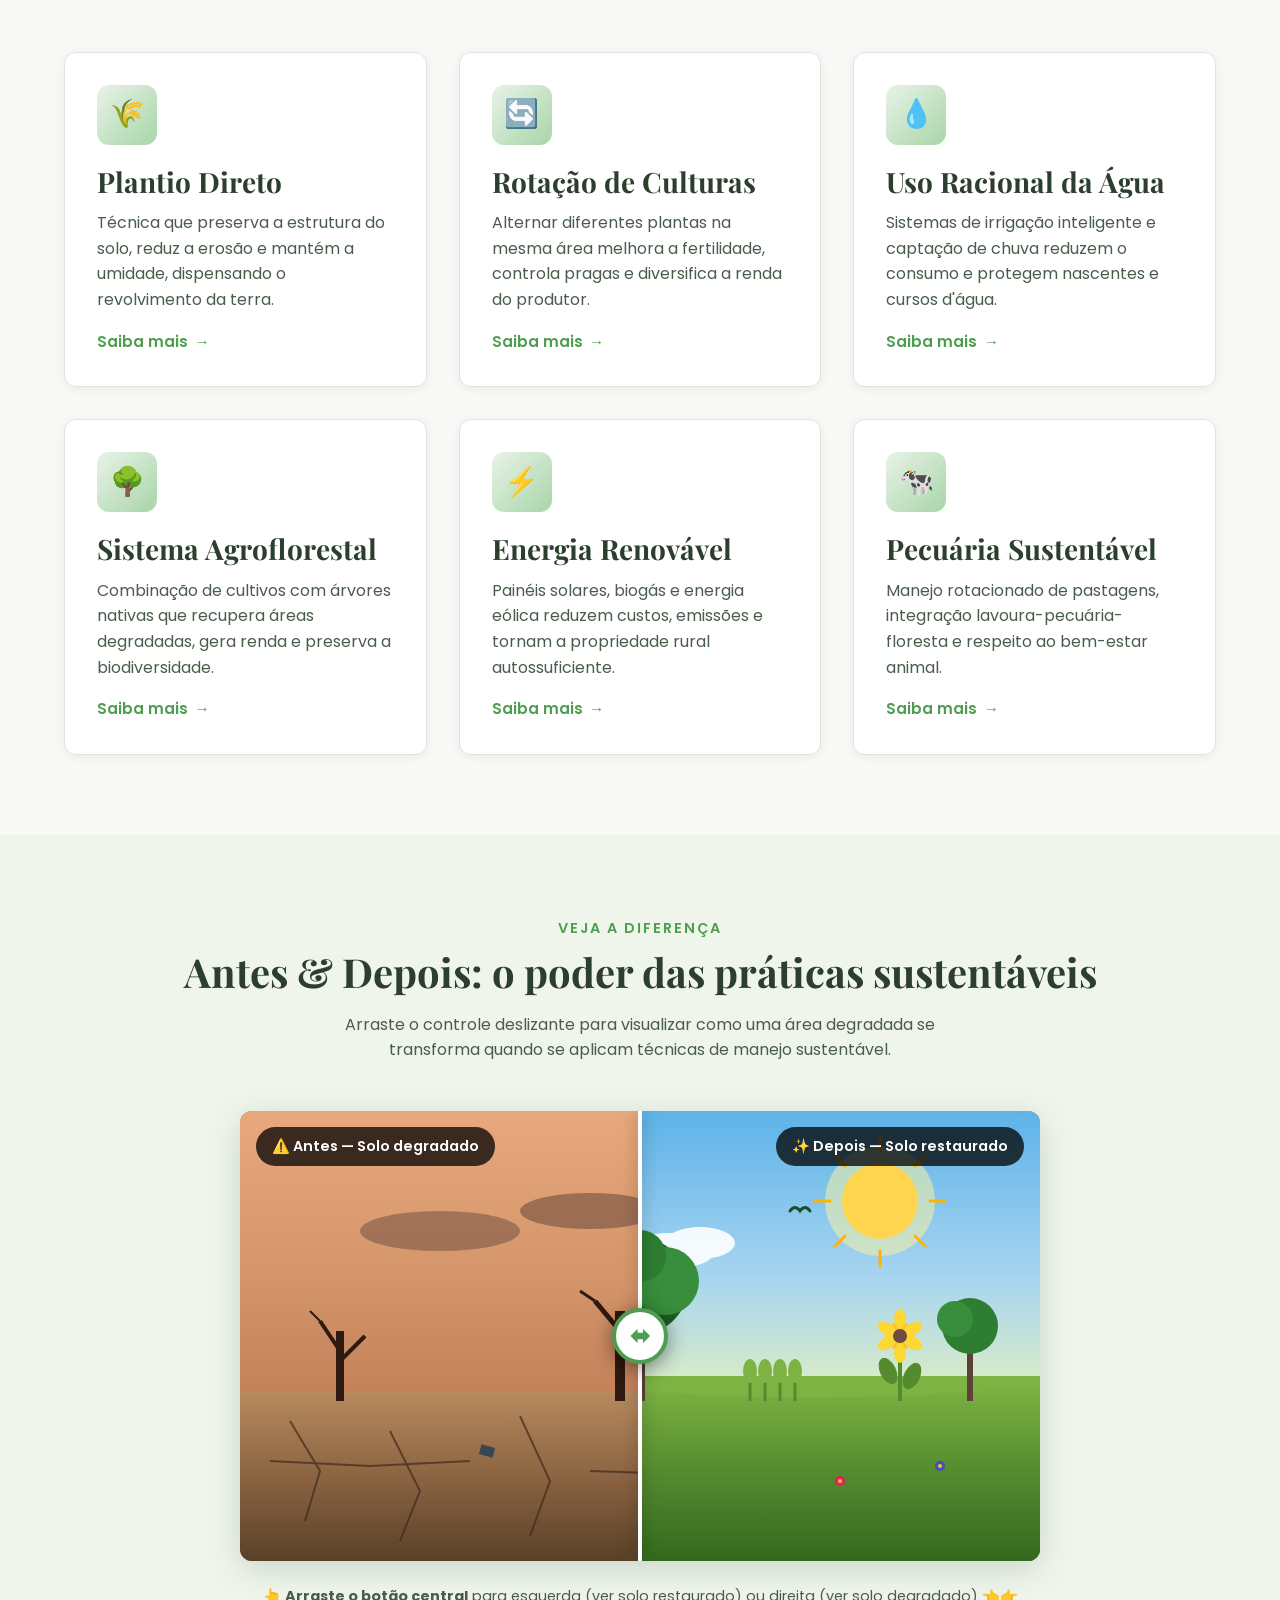
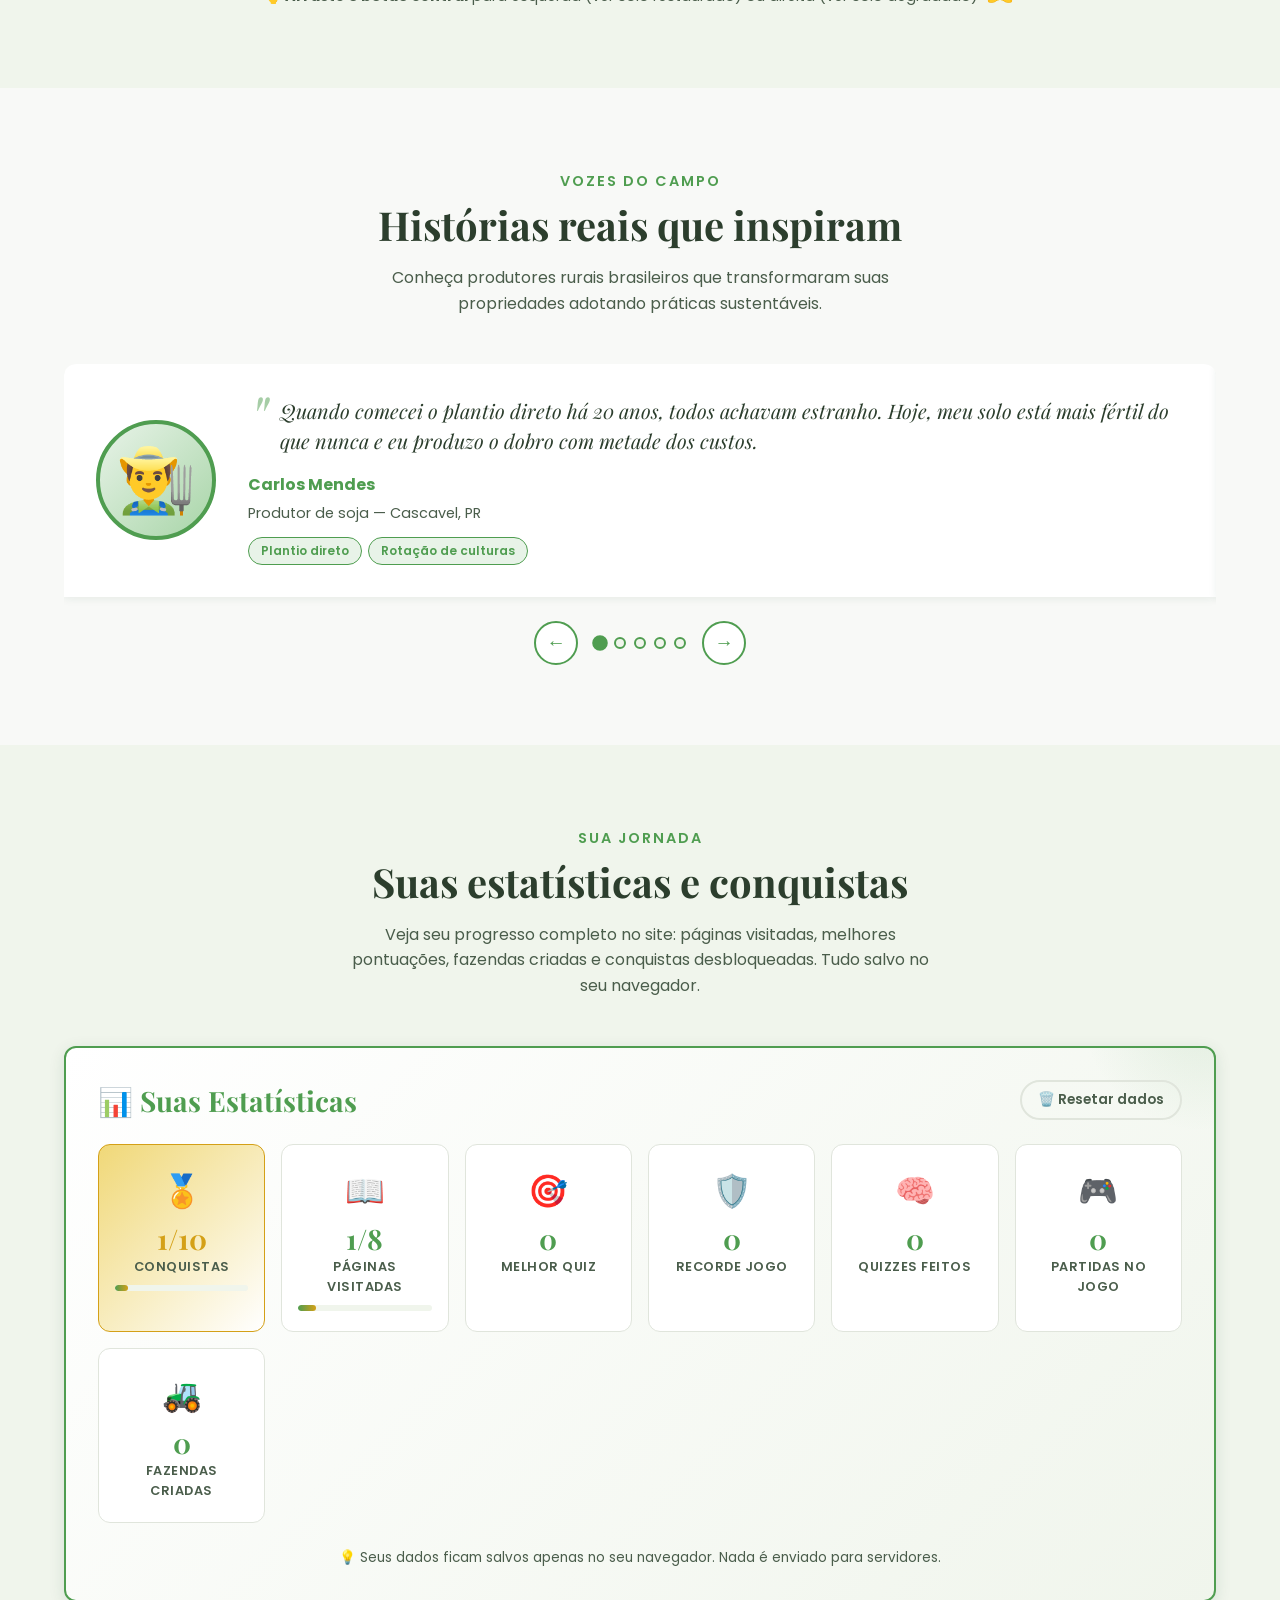
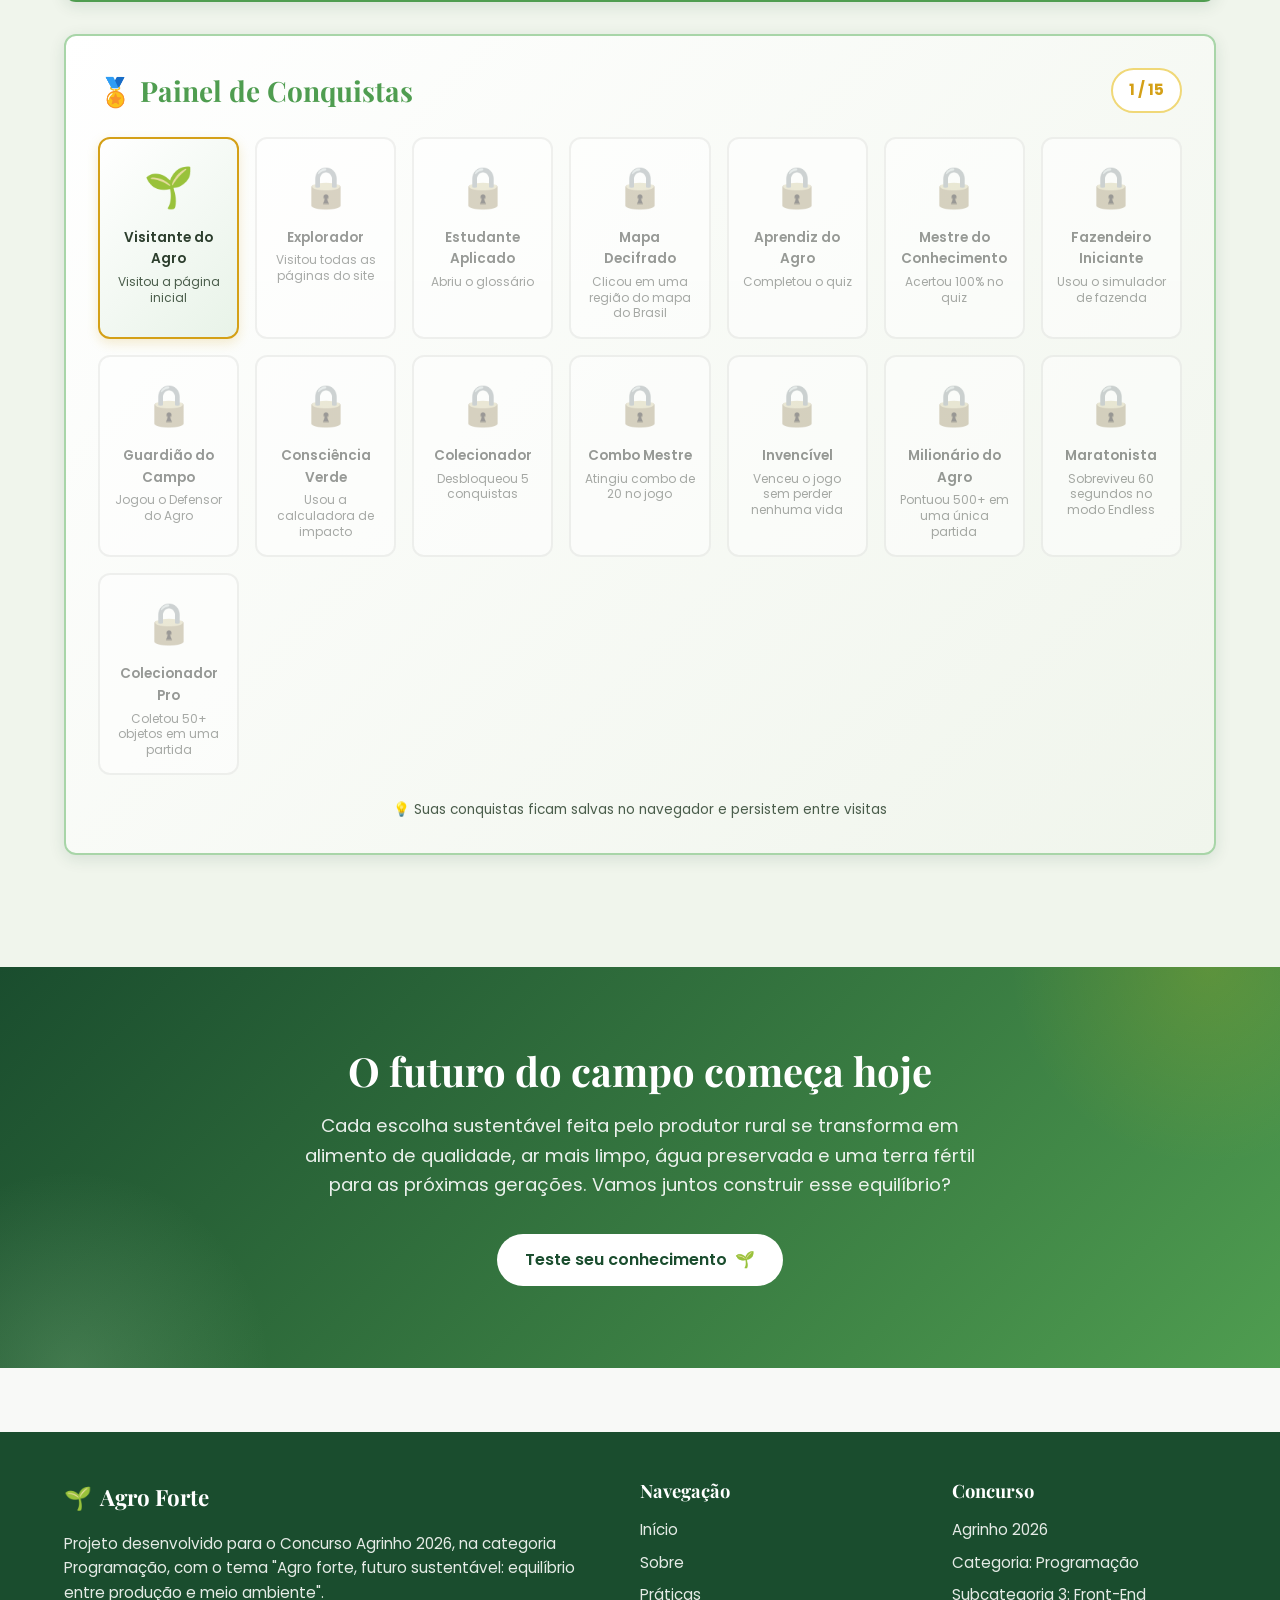
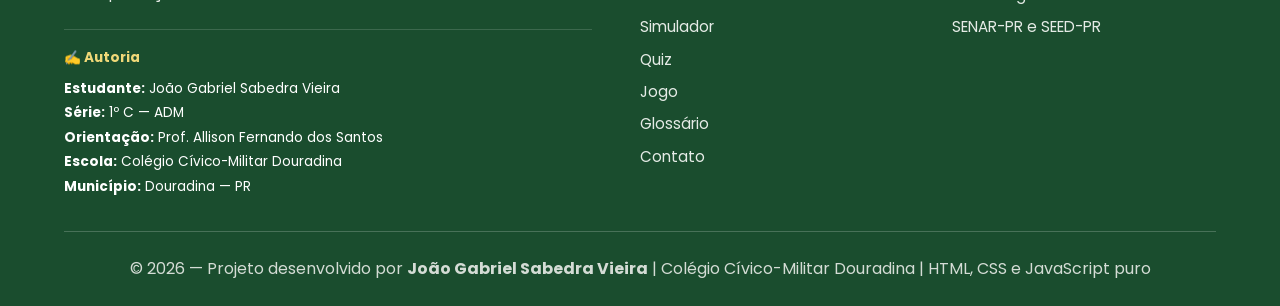
==== commit 5406584a: "Adicionar comentarios explicativos" ====
--- a/index.html
+++ b/index.html
@@ -1,17 +1,69 @@
+<!--
+    ================================================================
+    AGRO FORTE — Página Inicial (index.html)
+    ================================================================
+    Site educacional para o Concurso Agrinho 2026 (Categoria Front-End)
+
+    Autor: João Gabriel Sabedra Vieira
+    Orientação: Prof. Allison Fernando dos Santos
+    Escola: Colégio Cívico-Militar Douradina
+
+    Esta é a PÁGINA INICIAL do projeto. Apresenta o tema,
+    convida o visitante a explorar e mostra estatísticas e histórias
+    do agronegócio sustentável brasileiro.
+
+    ESTRUTURA DO ARQUIVO:
+      1. <head>     → Metadados (SEO, redes sociais, recursos)
+      2. <noscript> → Mensagem para navegadores sem JavaScript
+      3. <header>   → Cabeçalho com navegação entre as 9 páginas
+      4. <main>     → Conteúdo principal (hero, stats, histórias, etc.)
+      5. <footer>   → Rodapé com créditos e informações do concurso
+    ================================================================
+-->
 <!DOCTYPE html>
+<!-- DOCTYPE html5: declaração obrigatória do tipo de documento (regulamento 6.1.15) -->
 
 <html lang="pt-BR">
+<!-- lang="pt-BR": informa ao navegador e leitores de tela que o idioma é português brasileiro (acessibilidade WCAG) -->
+
 <head>
+    <!--
+        ============================================================
+        BLOCO DE METADADOS (informações invisíveis para o usuário,
+        mas essenciais para navegadores, buscadores e redes sociais)
+        ============================================================
+    -->
+
+    <!-- charset UTF-8: permite acentos, emojis e caracteres especiais (ç, ã, é, etc.) -->
     <meta charset="UTF-8">
+
+    <!-- viewport: configura o site para se adaptar ao tamanho da tela (responsividade) -->
     <meta name="viewport" content="width=device-width, initial-scale=1.0">
+
+    <!-- description: resumo da página que aparece nos resultados do Google -->
     <meta name="description" content="Projeto Agrinho 2026 - Agro forte, futuro sustentável: equilíbrio entre produção e meio ambiente">
+
+    <!-- keywords: palavras-chave para SEO (mecanismos de busca) -->
     <meta name="keywords" content="agrinho, agronegócio, sustentabilidade, meio ambiente, agricultura, paraná">
+
+    <!-- author: identifica o criador do projeto (regulamento exige autoria) -->
     <meta name="author" content="João Gabriel Sabedra Vieira">
+
+    <!-- theme-color: cor que o navegador mobile usa na barra de status (PWA) -->
     <meta name="theme-color" content="#4f9d50">
+
+    <!-- robots: autoriza o Google a indexar a página no resultado de buscas -->
     <meta name="robots" content="index, follow">
+
+    <!-- view-transition: ativa transições suaves entre páginas (API moderna do navegador) -->
     <meta name="view-transition" content="same-origin">
 
-    <!-- Open Graph (compartilhamento em redes sociais) -->
+    <!--
+        ============================================================
+        OPEN GRAPH — Define como o link aparece ao ser compartilhado
+        no WhatsApp, Facebook, LinkedIn (mostra imagem + título)
+        ============================================================
+    -->
     <meta property="og:title" content="Agro Forte | Agrinho 2026 - Futuro Sustentável">
     <meta property="og:description" content="Site interativo sobre agronegócio sustentável: simulador de fazenda, quiz, mini-jogo, glossário e mapa do Brasil.">
     <meta property="og:type" content="website">
@@ -22,20 +74,49 @@
     <meta property="og:image:width" content="1200">
     <meta property="og:image:height" content="630">
 
-    <!-- Twitter Card -->
+    <!--
+        ============================================================
+        TWITTER CARD — Mesma lógica do Open Graph, mas específico
+        para o Twitter/X (formato grande de imagem)
+        ============================================================
+    -->
     <meta name="twitter:card" content="summary_large_image">
     <meta name="twitter:title" content="Agro Forte | Agrinho 2026">
     <meta name="twitter:description" content="Agro forte, futuro sustentável: equilíbrio entre produção e meio ambiente.">
     <meta name="twitter:image" content="og-image.svg">
 
+    <!-- Título da aba do navegador (aparece como nome da pestana) -->
     <title>Agro Forte | Agrinho 2026 - Futuro Sustentável</title>
+
+    <!--
+        ============================================================
+        RECURSOS EXTERNOS — Ligação com arquivos CSS, manifest, ícones
+        ============================================================
+    -->
+
+    <!-- style.css?v=2: folha de estilos (o "?v=2" força navegador a buscar versão nova) -->
     <link rel="stylesheet" href="css/style.css?v=2">
+
+    <!-- manifest.json: torna o site uma PWA instalável como aplicativo -->
     <link rel="manifest" href="manifest.json">
+
+    <!-- favicon.svg: ícone exibido na aba do navegador (broto verde autoral) -->
     <link rel="icon" type="image/svg+xml" href="favicon.svg">
+
+    <!-- apple-touch-icon: ícone usado quando salvo na tela inicial do iPhone -->
     <link rel="apple-touch-icon" href="favicon.svg">
 </head>
 <body>
-    <!-- AVISO PARA USUÁRIOS SEM JAVASCRIPT HABILITADO -->
+
+    <!--
+        ============================================================
+        AVISO PARA USUÁRIOS SEM JAVASCRIPT
+        ============================================================
+        Se o usuário desabilitar o JavaScript no navegador, esta
+        mensagem aparece informando que algumas funcionalidades
+        (jogo, simulador, quiz) não vão funcionar. É uma boa prática
+        de acessibilidade chamada "graceful degradation".
+    -->
     <noscript>
         <div class="aviso-sem-js" role="alert">
             <strong><span class="icone-aviso" aria-hidden="true">⚠️</span>JavaScript desativado</strong>
@@ -43,7 +124,17 @@
         </div>
     </noscript>
 
-    <!-- TELA DE CARREGAMENTO -->
+    <!--
+        ============================================================
+        TELA DE CARREGAMENTO (loading screen)
+        ============================================================
+        Mostra "Carregando experiência sustentável..." enquanto a
+        página termina de carregar. O JavaScript remove esta tela
+        depois que tudo estiver pronto.
+
+        role="status" + aria-live="polite": leitores de tela anunciam
+        o status de carregamento sem interromper o usuário.
+    -->
     <div class="tela-carregamento" id="telaCarregamento" role="status" aria-live="polite">
         <div class="logo-carregamento" aria-hidden="true">🌱</div>
         <p class="texto-logo-carregamento">Agro Forte</p>
@@ -53,10 +144,28 @@
         </div>
     </div>
 
-    <!-- LINK DE PULAR PARA O CONTEUDO -->
+    <!--
+        ============================================================
+        SKIP LINK (link de pular para o conteúdo)
+        ============================================================
+        Link invisível que aparece quando o usuário pressiona Tab.
+        Permite pular o cabeçalho e ir direto pro conteúdo principal.
+        Recurso de acessibilidade essencial para usuários de teclado.
+    -->
     <a href="#conteudoPrincipal" class="skip-link">Pular para o conteúdo principal</a>
 
-    <!-- BARRA DE ACESSIBILIDADE -->
+    <!--
+        ============================================================
+        BARRA DE ACESSIBILIDADE
+        ============================================================
+        Botões fixos na lateral (desktop) ou no rodapé (mobile) que
+        permitem ao usuário ajustar a experiência:
+          • A pequeno → fonte normal
+          • A médio   → fonte grande
+          • A grande  → fonte extra grande
+          • ◐         → alterna alto contraste
+        Atende a WCAG 2.1 AA (recurso obrigatório de acessibilidade).
+    -->
     <aside class="barra-acessibilidade" aria-label="Controles de acessibilidade">
         <span class="titulo-barra">Acessibilidade</span>
         <button id="btnFonteMenor" aria-label="Fonte normal" title="Fonte normal">A</button>
@@ -65,7 +174,16 @@
         <button id="btnContraste" aria-label="Alternar alto contraste" title="Alto contraste">◐</button>
     </aside>
 
-    <!-- OVERLAY DE BUSCA -->
+    <!--
+        ============================================================
+        OVERLAY DE BUSCA (popup de busca)
+        ============================================================
+        Modal que abre ao clicar na lupa 🔍 do menu. Permite buscar
+        práticas, termos do glossário e páginas. Atalho: Ctrl+K.
+
+        role="dialog": indica para leitores de tela que é uma janela
+        modal interativa.
+    -->
     <div class="overlay-busca" id="overlayBusca" role="dialog" aria-label="Buscar no site">
         <div class="busca-container">
             <div class="busca-cabecalho">
@@ -77,6 +195,19 @@
         </div>
     </div>
 
+    <!--
+        ============================================================
+        CABEÇALHO (header) — Navegação principal entre as 9 páginas
+        ============================================================
+        Aparece no TOPO de todas as páginas. Contém:
+          • Logo "Agro Forte" (link para a página inicial)
+          • Links para as 9 páginas do site
+          • Botão de busca (🔍)
+          • Botão de tema escuro/claro (🌙/☀️)
+          • Menu hambúrguer em mobile (☰)
+
+        <nav>: tag semântica HTML5 indicando navegação principal.
+    -->
     <!-- CABECALHO -->
     <header class="cabecalho">
         <nav class="nav-principal" aria-label="Navegação principal">
@@ -114,7 +245,37 @@
         </nav>
     </header>
 
+    <!--
+        ============================================================
+        CONTEÚDO PRINCIPAL (<main>)
+        ============================================================
+        Esta é a parte central da página, onde fica todo o conteúdo
+        relevante. As seções abaixo são:
+
+          1. HERO            → Banner inicial com chamada principal
+          2. ESTATÍSTICAS    → Números do agronegócio brasileiro
+          3. PRÁTICAS        → 6 práticas sustentáveis em destaque
+          4. COMPARADOR      → Antes/Depois (solo degradado vs restaurado)
+          5. HISTÓRIAS       → Carrossel de histórias de agricultores
+          6. PROGRESSO       → Estatísticas pessoais do usuário
+          7. CONQUISTAS      → Sistema de badges/achievements
+          8. CALL TO ACTION  → Convite final para explorar o site
+
+        id="conteudoPrincipal": destino do skip link (acessibilidade)
+    -->
     <main id="conteudoPrincipal">
+
+        <!--
+            ════════════════════════════════════════════════════════
+            SEÇÃO 1 — HERO (banner principal)
+            ════════════════════════════════════════════════════════
+            Primeira parte da página que o visitante vê. Contém:
+              • Título grande: "Agro forte, futuro sustentável"
+              • Subtítulo explicando o tema
+              • 2 botões: "Conhecer práticas" e "Testar conhecimentos"
+              • Ilustração SVG autoral (campo com sol, plantas e
+                painel solar) — desenhada à mão em código SVG
+        -->
         <!-- HERO -->
         <section class="hero">
             <div class="container">
@@ -230,6 +391,15 @@
             </div>
         </section>
 
+        <!--
+            ════════════════════════════════════════════════════════
+            SEÇÃO 2 — ESTATÍSTICAS ANIMADAS
+            ════════════════════════════════════════════════════════
+            Mostra 4 números impressionantes do agronegócio brasileiro
+            (PIB, área agrícola, empregos, exportações). Os números
+            "sobem" do zero até o valor final usando JavaScript
+            (efeito de contador animado quando entram na tela).
+        -->
         <!-- ESTATISTICAS -->
         <section class="estatisticas">
             <div class="container">
@@ -263,6 +433,20 @@
             </div>
         </section>
 
+        <!--
+            ════════════════════════════════════════════════════════
+            SEÇÃO 3 — PRÁTICAS PRINCIPAIS (preview)
+            ════════════════════════════════════════════════════════
+            Mostra 6 práticas sustentáveis em destaque com:
+              • Ícone visual
+              • Nome da prática
+              • Descrição curta
+              • Link "Saiba mais"
+
+            Cada card é interativo (hover anima). Para ver TODAS as
+            12 práticas, o usuário clica em "Ver todas as práticas"
+            que leva para praticas.html.
+        -->
         <!-- PRATICAS PRINCIPAIS -->
         <section class="secao">
             <div class="container">
@@ -330,6 +514,20 @@
             </div>
         </section>
 
+        <!--
+            ════════════════════════════════════════════════════════
+            SEÇÃO 4 — COMPARADOR ANTES & DEPOIS
+            ════════════════════════════════════════════════════════
+            Interação visual mostrando 2 cenários SOBREPOSTOS:
+              • Imagem ANTES: solo degradado, seco, sem vida
+              • Imagem DEPOIS: solo restaurado, verde, vivo
+
+            O usuário ARRASTA um controle no meio horizontalmente
+            para revelar mais de uma imagem ou outra. Implementado
+            com SVG autoral + JavaScript (mouse/touch handlers).
+
+            Tecnologia: clip-path CSS + Touch Events API.
+        -->
         <!-- COMPARADOR ANTES E DEPOIS -->
         <section class="secao fundo-destaque">
             <div class="container">
@@ -576,6 +774,20 @@
             </div>
         </section>
 
+        <!--
+            ════════════════════════════════════════════════════════
+            SEÇÃO 5 — HISTÓRIAS DO CAMPO (carrossel)
+            ════════════════════════════════════════════════════════
+            Carrossel com 5 histórias reais de agricultores brasileiros
+            que adotaram práticas sustentáveis. Cada slide mostra:
+              • Foto/ícone do agricultor
+              • Nome e localização
+              • Citação (depoimento)
+              • Resultado obtido (em números)
+
+            Navegação: botões ← e →, pontos clicáveis, auto-play
+            opcional. Implementado em JavaScript puro (sem biblioteca).
+        -->
         <!-- HISTORIAS DO CAMPO -->
         <section class="secao">
             <div class="container">
@@ -684,6 +896,26 @@
             </div>
         </section>
 
+        <!--
+            ════════════════════════════════════════════════════════
+            SEÇÃO 6+7 — PROGRESSO PESSOAL + CONQUISTAS
+            ════════════════════════════════════════════════════════
+            Painel personalizado mostrando o progresso do visitante:
+              • Quantas práticas já visualizou
+              • Quantas perguntas do quiz acertou
+              • Tempo total navegando no site
+              • Conquistas desbloqueadas (sistema de badges)
+
+            Os dados são salvos no localStorage do navegador (não vão
+            pra servidor — privacidade total). 15 conquistas no total:
+              10 gerais + 5 específicas do mini-jogo.
+
+            Exemplos de conquista:
+              • "Iniciante" — visitou a primeira página
+              • "Explorador" — leu 5 práticas diferentes
+              • "Especialista" — acertou 100% do quiz
+              • "Sobrevivente" — venceu o jogo no modo Difícil
+        -->
         <!-- ESTATISTICAS PESSOAIS + CONQUISTAS -->
         <section class="secao fundo-destaque">
             <div class="container">
@@ -729,6 +961,17 @@
         </section>
 
         <!-- CHAMADA PARA ACAO -->
+        <!--
+            ════════════════════════════════════════════════════════
+            SEÇÃO 8 — CALL TO ACTION FINAL
+            ════════════════════════════════════════════════════════
+            Convite final para o usuário CONTINUAR explorando o site.
+            Aparece antes do rodapé com fundo destacado e um botão
+            grande "Testar conhecimentos" que leva ao Quiz.
+
+            Estratégia de UX: capturar o interesse do visitante quando
+            ele já viu boa parte do conteúdo e está pronto pra agir.
+        -->
         <section class="destaque-cta">
             <div class="container">
                 <div class="destaque-cta-conteudo fade-in">
@@ -743,6 +986,29 @@
         </section>
     </main>
 
+    <!--
+        ============================================================
+        RODAPÉ (footer) — Informações finais e créditos
+        ============================================================
+        Aparece no FINAL de todas as páginas. Contém 3 colunas:
+
+          COLUNA 1 (LOGO + AUTORIA):
+            • Logo "Agro Forte"
+            • Descrição curta do projeto
+            • Informações sobre o estudante, professor, escola
+
+          COLUNA 2 (NAVEGAÇÃO):
+            • Links para as 9 páginas do site
+
+          COLUNA 3 (CONCURSO):
+            • Informações sobre o Agrinho 2026
+            • Categoria e subcategoria
+
+        E abaixo, em uma linha separada: o copyright e o link para
+        a conformidade com o regulamento.
+
+        <footer>: tag semântica HTML5 indicando o rodapé da página.
+    -->
     <!-- RODAPE -->
     <footer class="rodape">
         <div class="container">
@@ -794,11 +1060,39 @@
         </div>
     </footer>
 
+    <!--
+        ============================================================
+        BOTÃO VOLTAR AO TOPO
+        ============================================================
+        Botão flutuante (round) no canto inferior direito que aparece
+        depois que o usuário rola um pouco pra baixo. Quando clicado,
+        o site SOBE suavemente até o início (smooth scroll).
+
+        Tecnologia: JavaScript adiciona/remove a classe "visivel"
+        com base em window.scrollY > 300.
+    -->
     <!-- BOTAO VOLTAR AO TOPO -->
     <button class="voltar-topo" id="voltarTopo" aria-label="Voltar ao topo da página">
         <span aria-hidden="true">↑</span>
     </button>
 
+    <!--
+        ============================================================
+        JAVASCRIPT — Lógica interativa do site
+        ============================================================
+        Carrega o arquivo js/script.js no final da página.
+
+          • src="js/script.js": caminho do arquivo (externo, conforme
+            regulamento que proíbe JS inline)
+
+          • defer: o navegador BAIXA o JS enquanto carrega o HTML,
+            mas só EXECUTA depois que o HTML termina. Isso evita
+            travamentos e melhora a performance.
+
+        O arquivo script.js contém ~4.000 linhas organizadas em
+        módulos (jogo, simulador, quiz, comparador, conquistas,
+        tour guiado, busca, tema escuro, animações, etc.).
+    -->
     <script src="js/script.js" defer></script>
 </body>
 </html>
--- a/css/style.css
+++ b/css/style.css
@@ -377,7 +377,7 @@
 }
 
 .botao-primario {
-    background: var(--verde-medio);
+    background: #2f6230;
     color: white;
     box-shadow: 0 2px 6px rgba(0, 0, 0, 0.12);
 }
@@ -1234,8 +1234,37 @@
 .rodape-creditos {
     border-top: 1px solid rgba(255, 255, 255, 0.2);
     padding-top: 1.5rem;
+    margin-top: 2rem;
     text-align: center;
     font-size: 0.9rem;
+}
+
+/* Mobile: espaço extra no final do site pra botões flutuantes não cobrirem o rodapé */
+@media (max-width: 968px) {
+    body {
+        padding-bottom: 5rem;
+    }
+
+    .rodape-creditos {
+        padding-bottom: 1rem;
+        margin-top: 1.5rem;
+    }
+}
+
+/* Mobile pequeno: ainda mais espaço (acessibility bar + back to top) */
+@media (max-width: 600px) {
+    body {
+        padding-bottom: 6rem;
+    }
+
+    /* Botão voltar ao topo: posição ajustada pra não colar na barra de acessibilidade */
+    .voltar-topo {
+        bottom: 5rem;
+        right: 1rem;
+        width: 44px;
+        height: 44px;
+        font-size: 1.2rem;
+    }
 }
 
 /* ===== ANIMACOES DE ENTRADA ===== */
@@ -2966,6 +2995,21 @@
 
 .comparador-rotulo.depois {
     right: 1rem;
+}
+
+/* Em mobile, mostra so a versao curta dos rotulos (Antes/Depois) */
+@media (max-width: 640px) {
+    .comparador-rotulo {
+        font-size: 0.75rem;
+        padding: 0.35rem 0.75rem;
+        top: 0.5rem;
+    }
+    .comparador-rotulo.antes { left: 0.5rem; }
+    .comparador-rotulo.depois { right: 0.5rem; }
+
+    .rotulo-texto-completo {
+        display: none; /* esconde "— Solo degradado/restaurado" */
+    }
 }
 
 /* Linha divisória vertical */
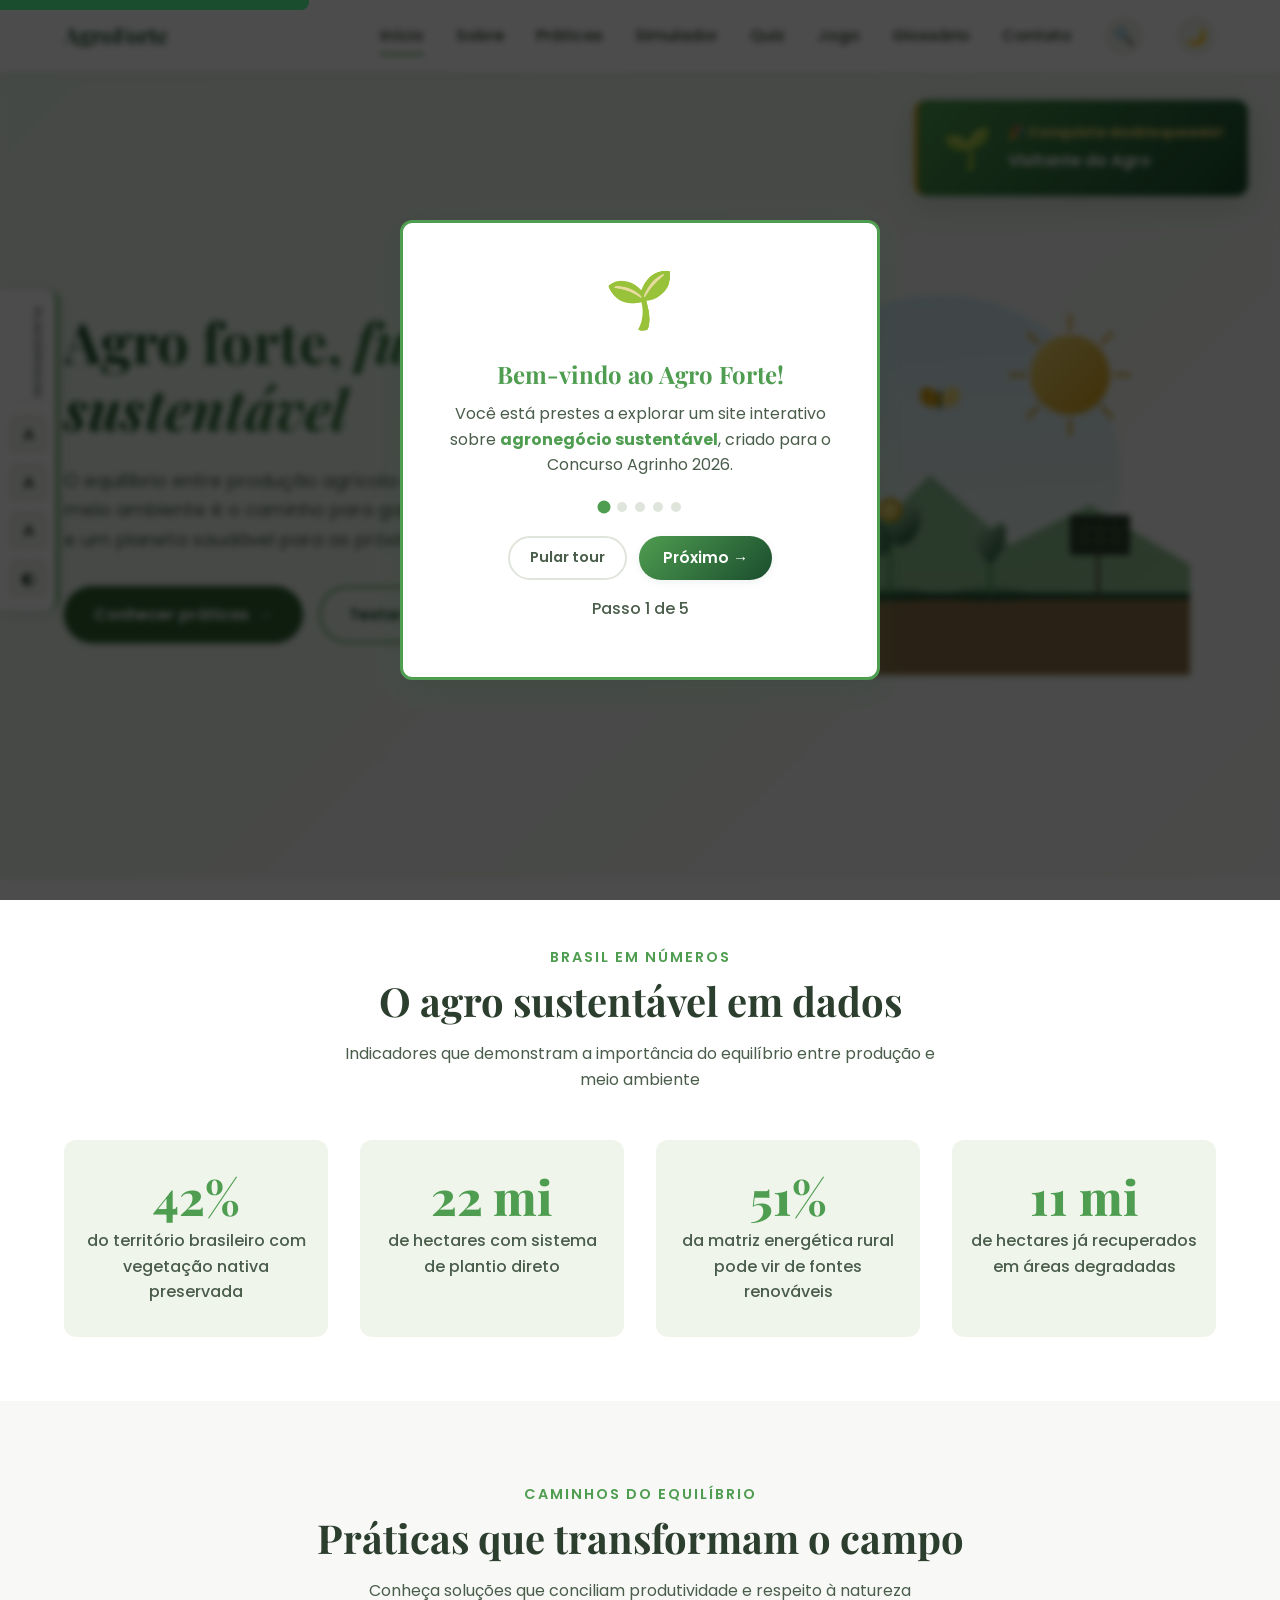
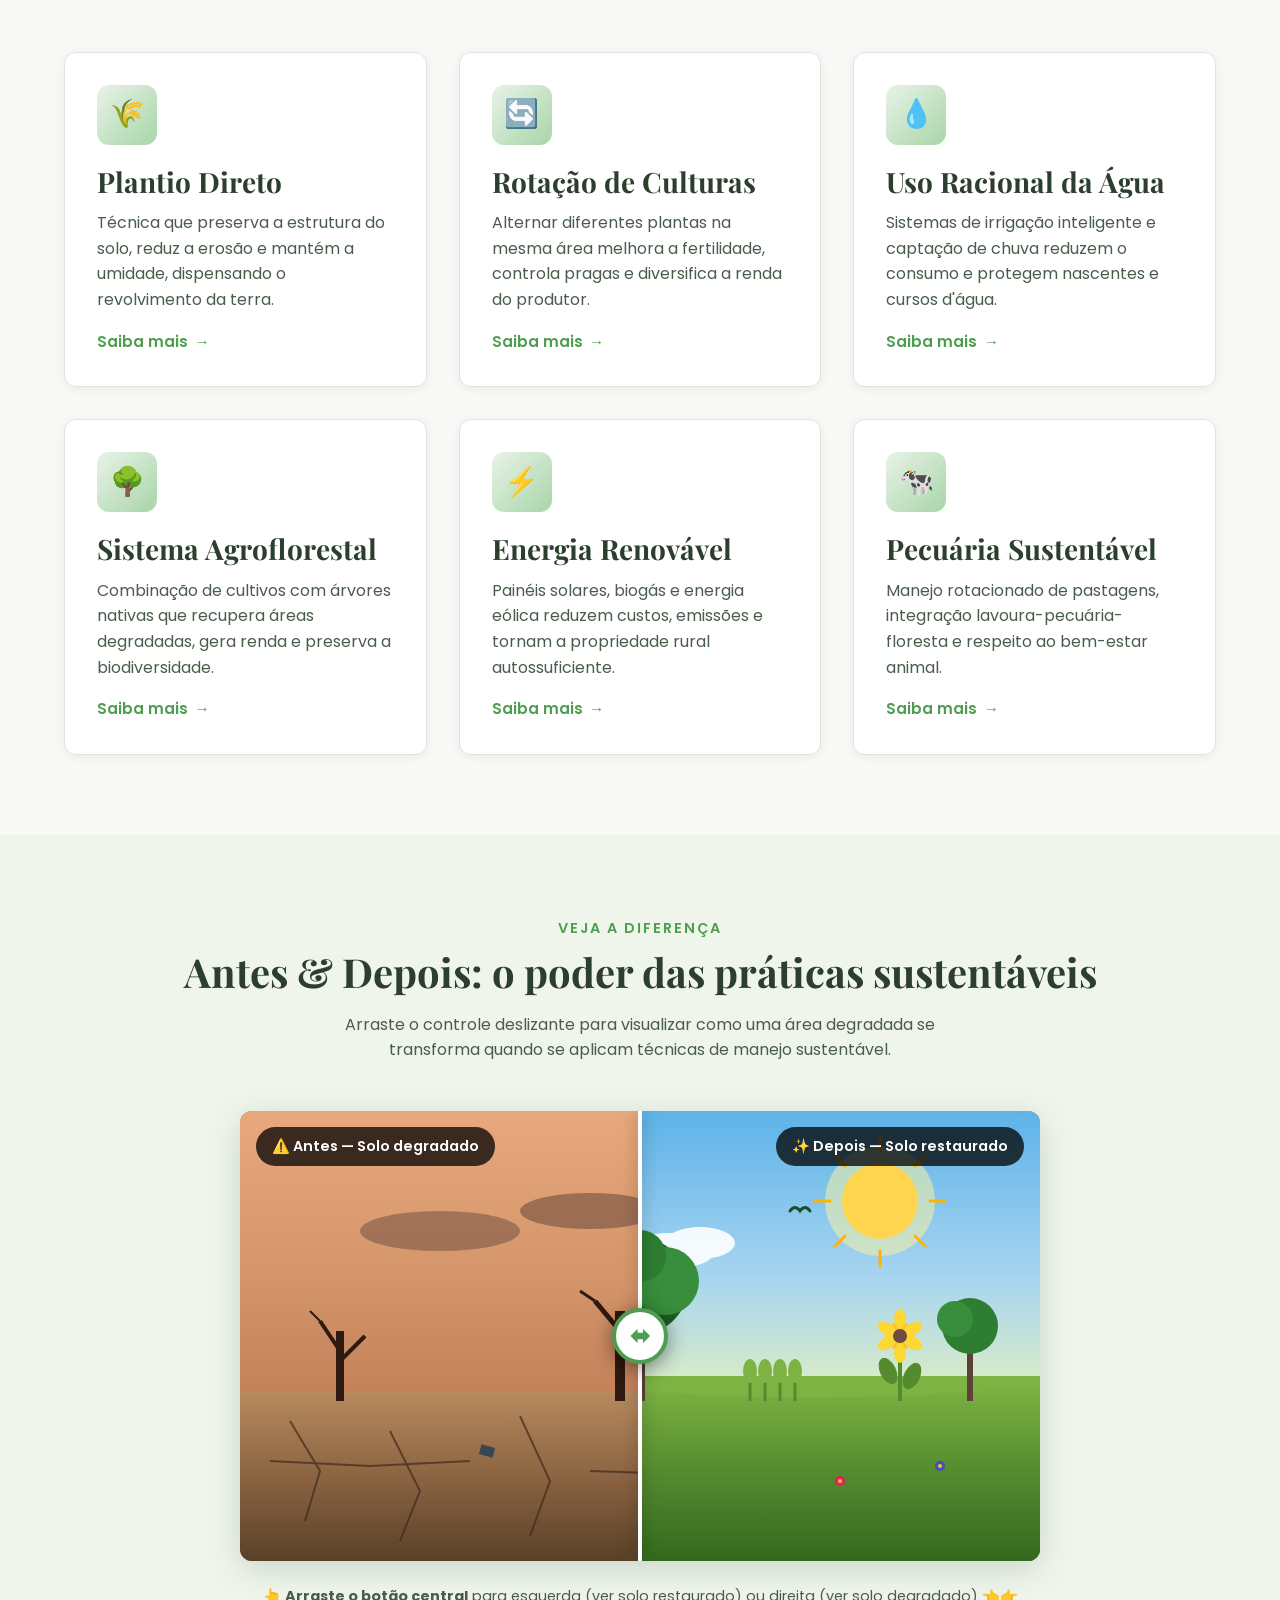
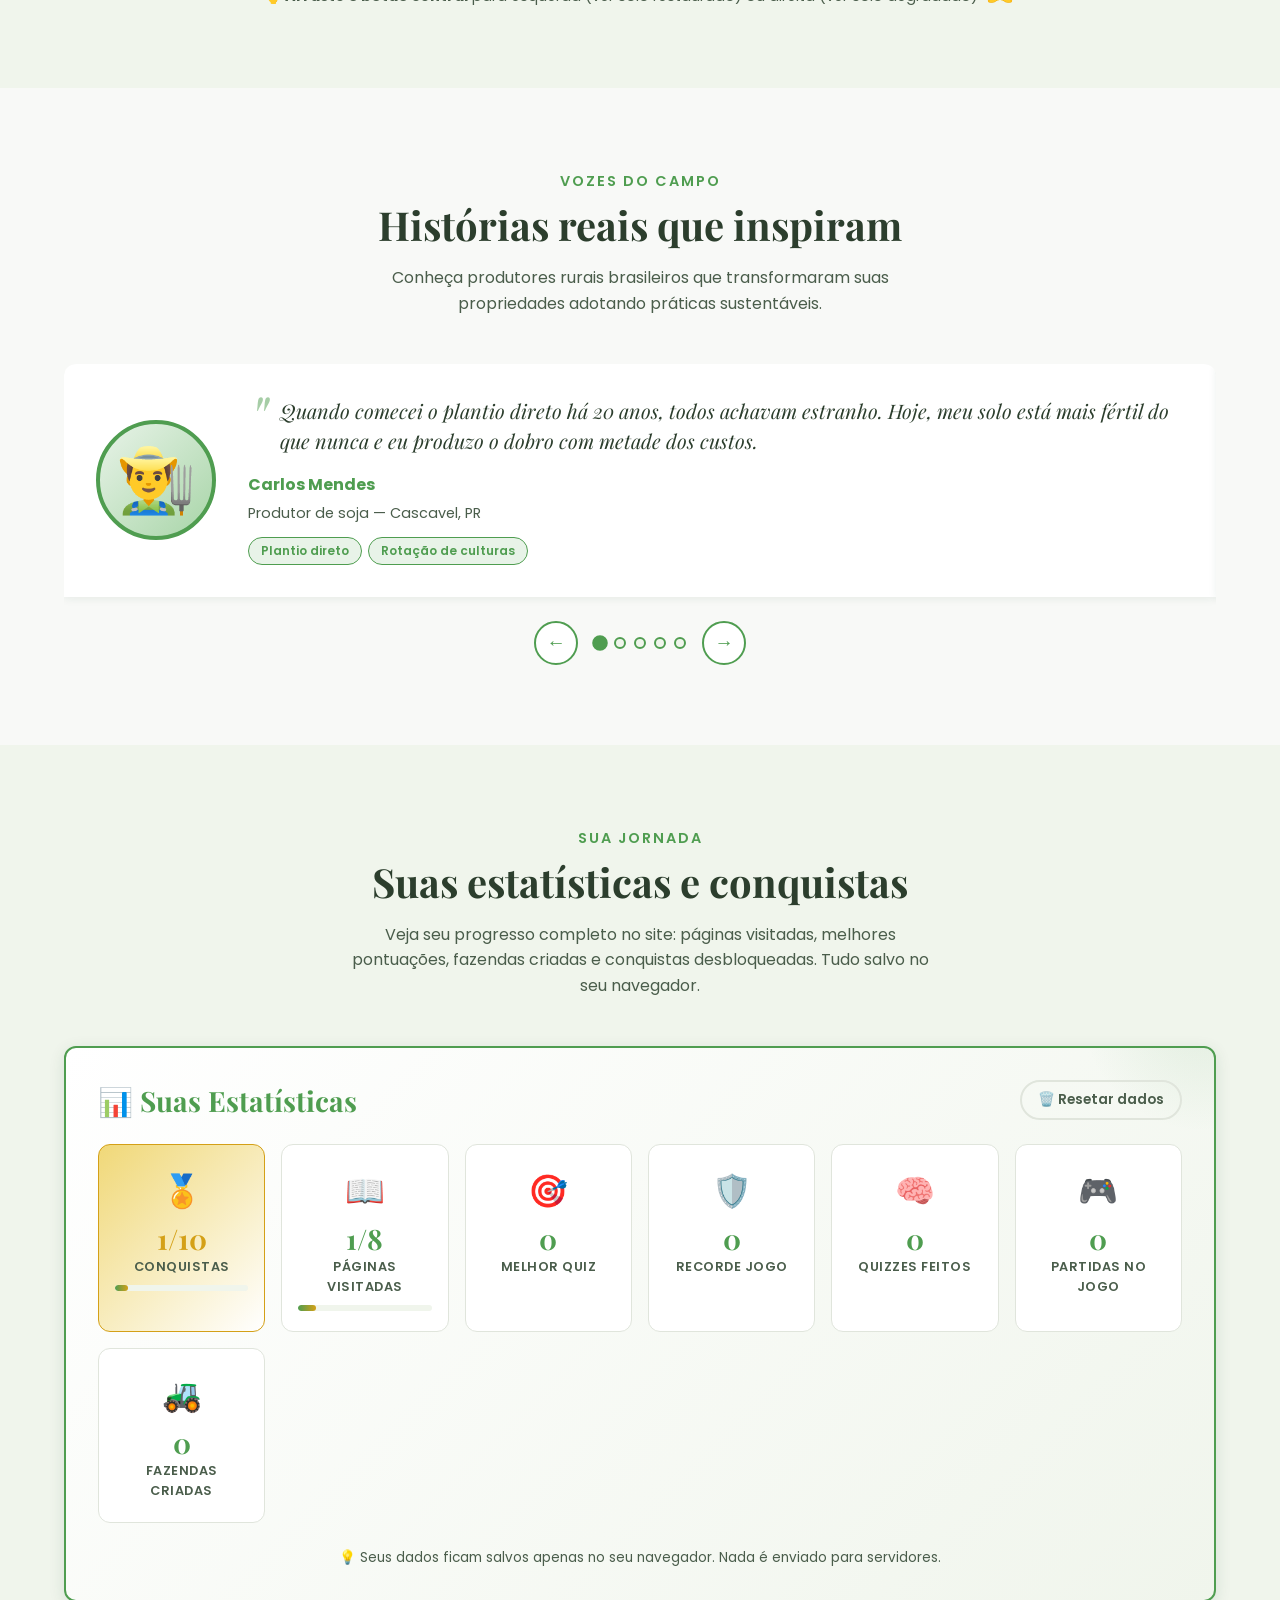
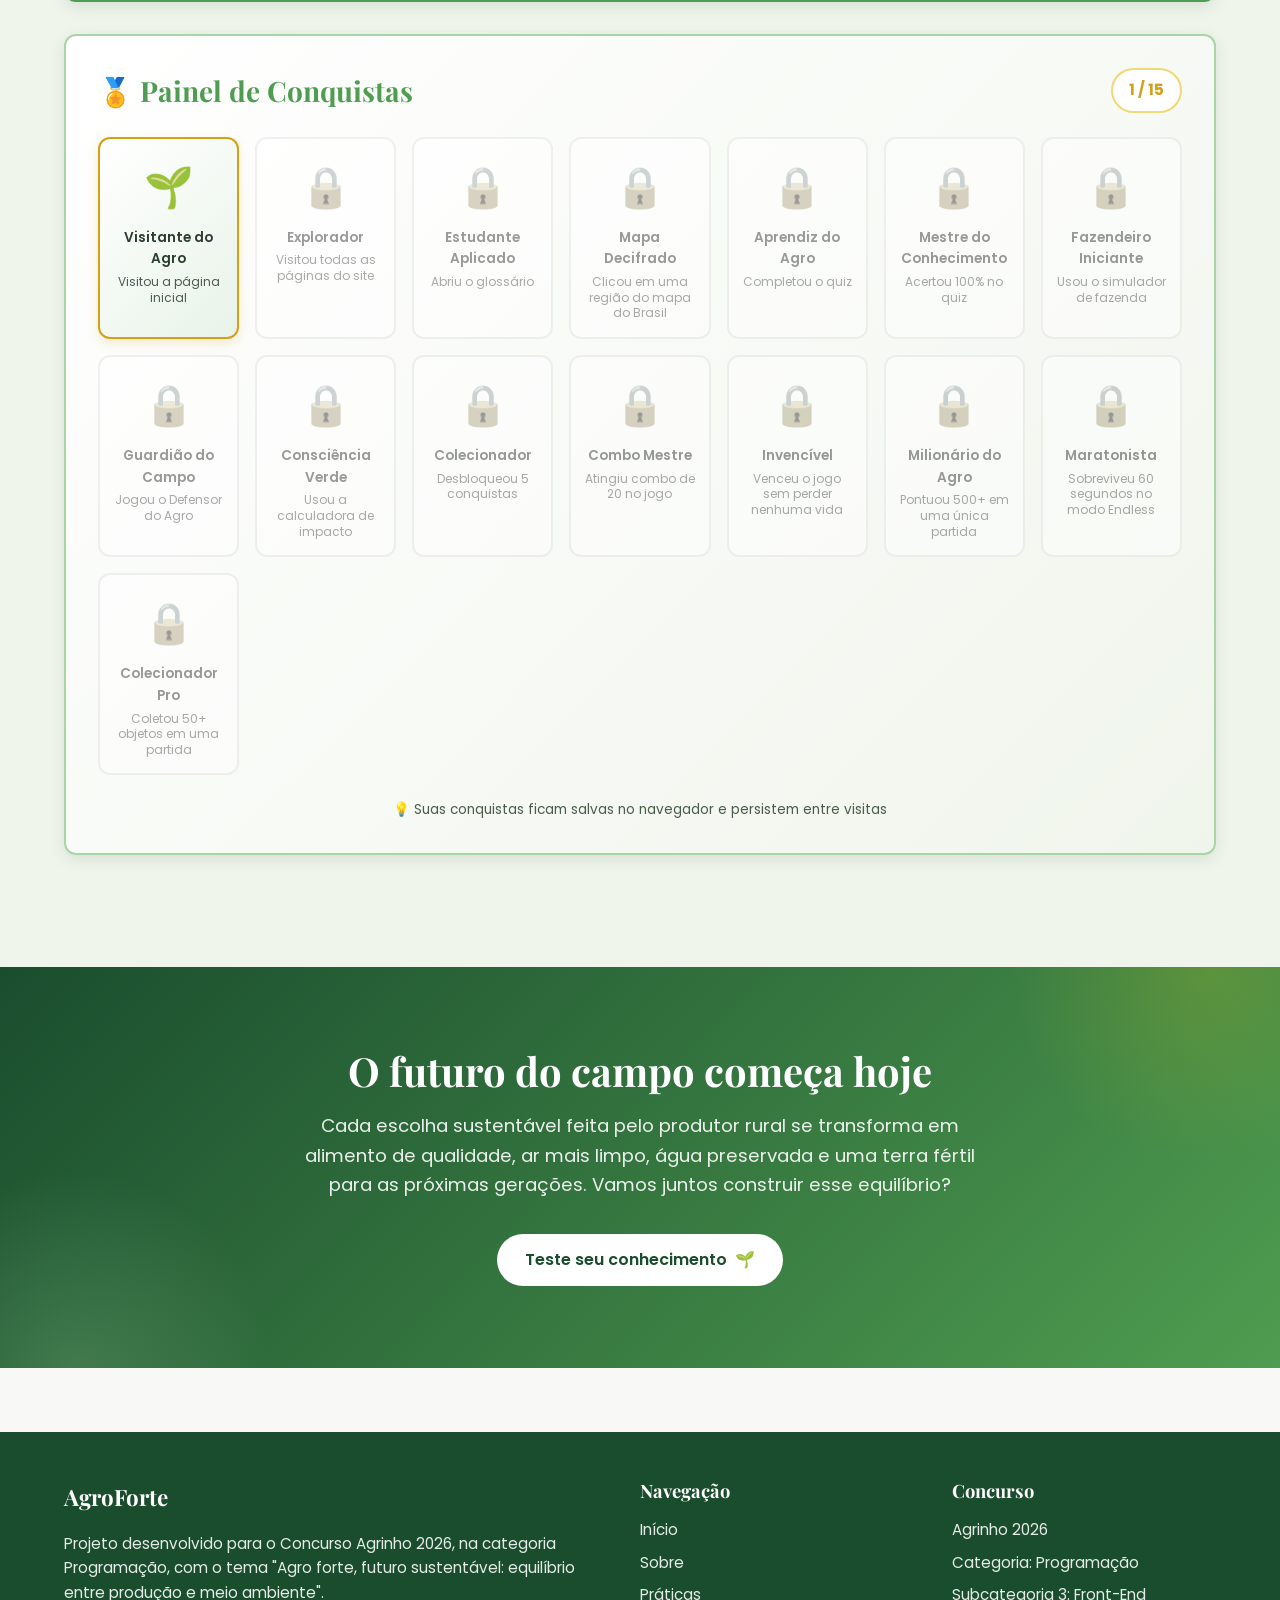
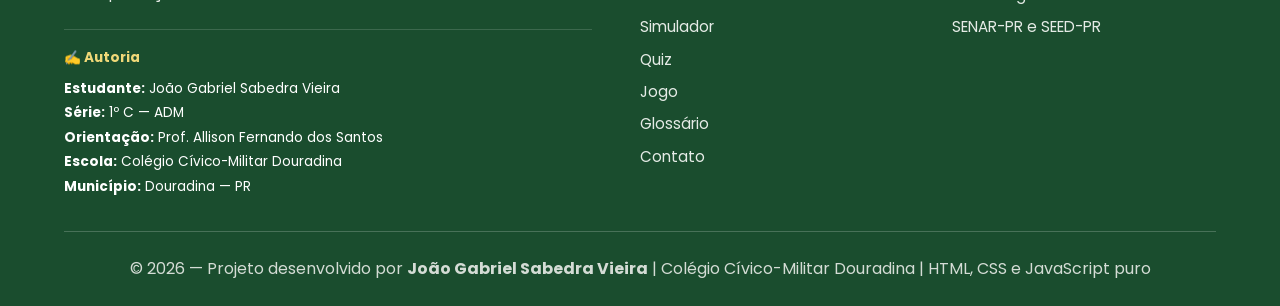
==== commit c0ea9989: "Adicionar comentarios educativos e nova logo" ====
--- a/index.html
+++ b/index.html
@@ -211,9 +211,8 @@
     <!-- CABECALHO -->
     <header class="cabecalho">
         <nav class="nav-principal" aria-label="Navegação principal">
-            <a href="index.html" class="logo">
-                <span class="logo-icone" aria-hidden="true">🌱</span>
-                <span>Agro Forte</span>
+            <a href="index.html" class="logo" aria-label="Agro Forte - Página inicial">
+                <span class="logo-marca"><span class="logo-bold">Agro</span><span class="logo-italic">Forte</span></span>
             </a>
 
             <ul class="nav-links" id="navLinks">
@@ -1015,8 +1014,7 @@
             <div class="grid-rodape">
                 <div class="rodape-coluna">
                     <div class="rodape-logo">
-                        <span aria-hidden="true">🌱</span>
-                        <span>Agro Forte</span>
+                        <span class="logo-marca"><span class="logo-bold">Agro</span><span class="logo-italic">Forte</span></span>
                     </div>
                     <p>Projeto desenvolvido para o Concurso Agrinho 2026, na categoria Programação, com o tema "Agro forte, futuro sustentável: equilíbrio entre produção e meio ambiente".</p>
                     <div class="rodape-autoria">
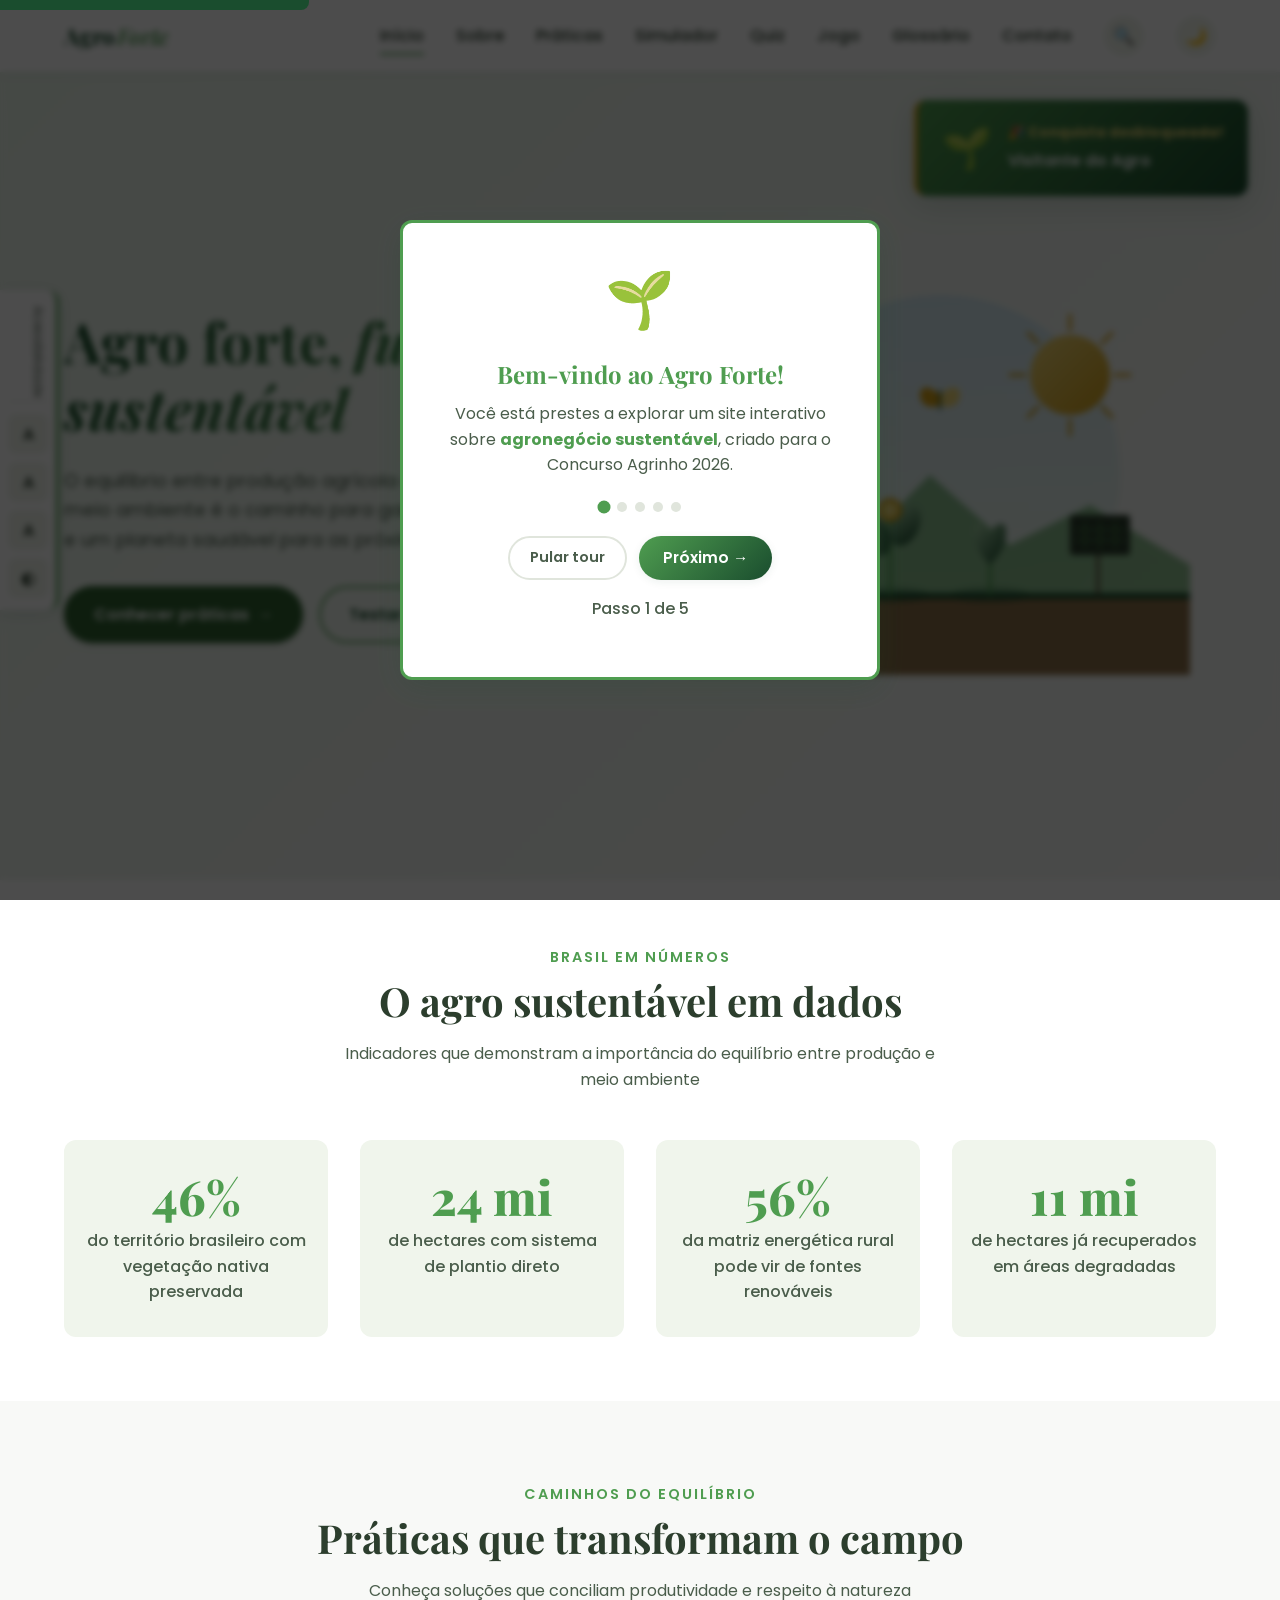
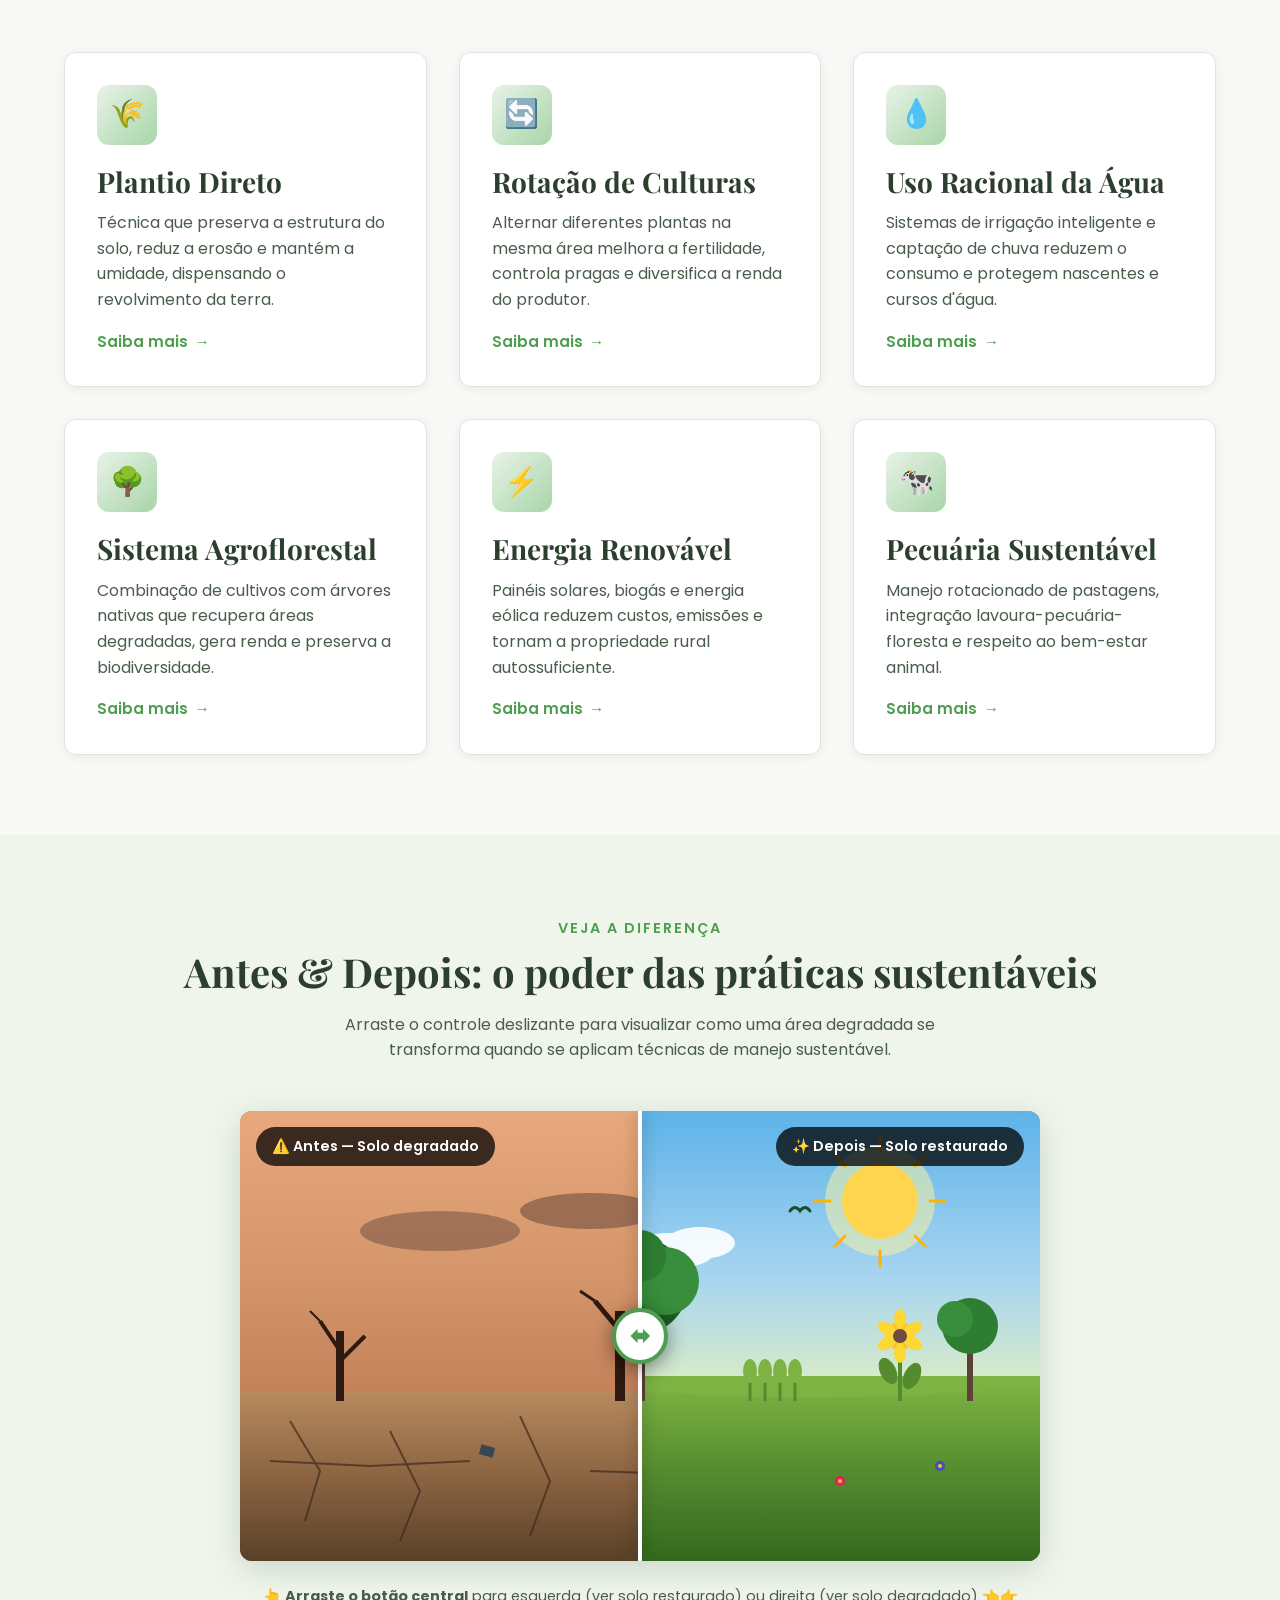
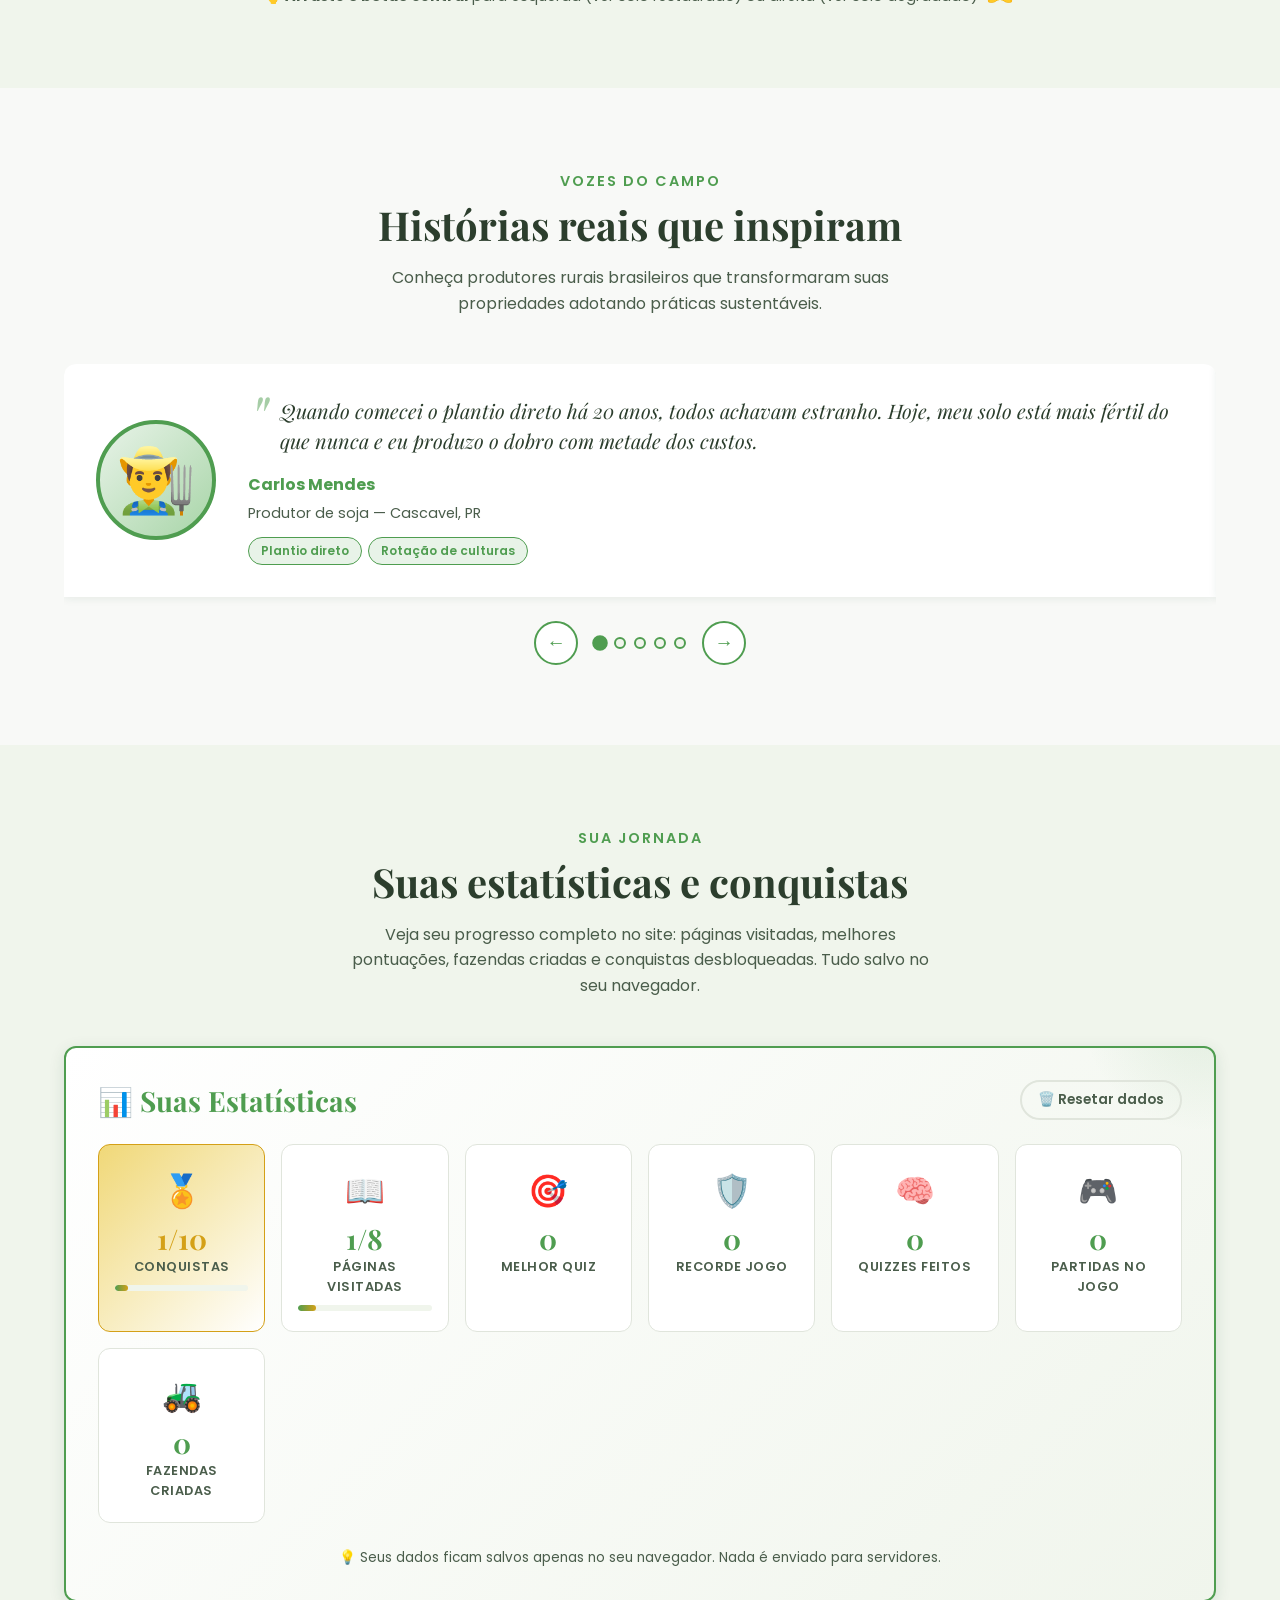
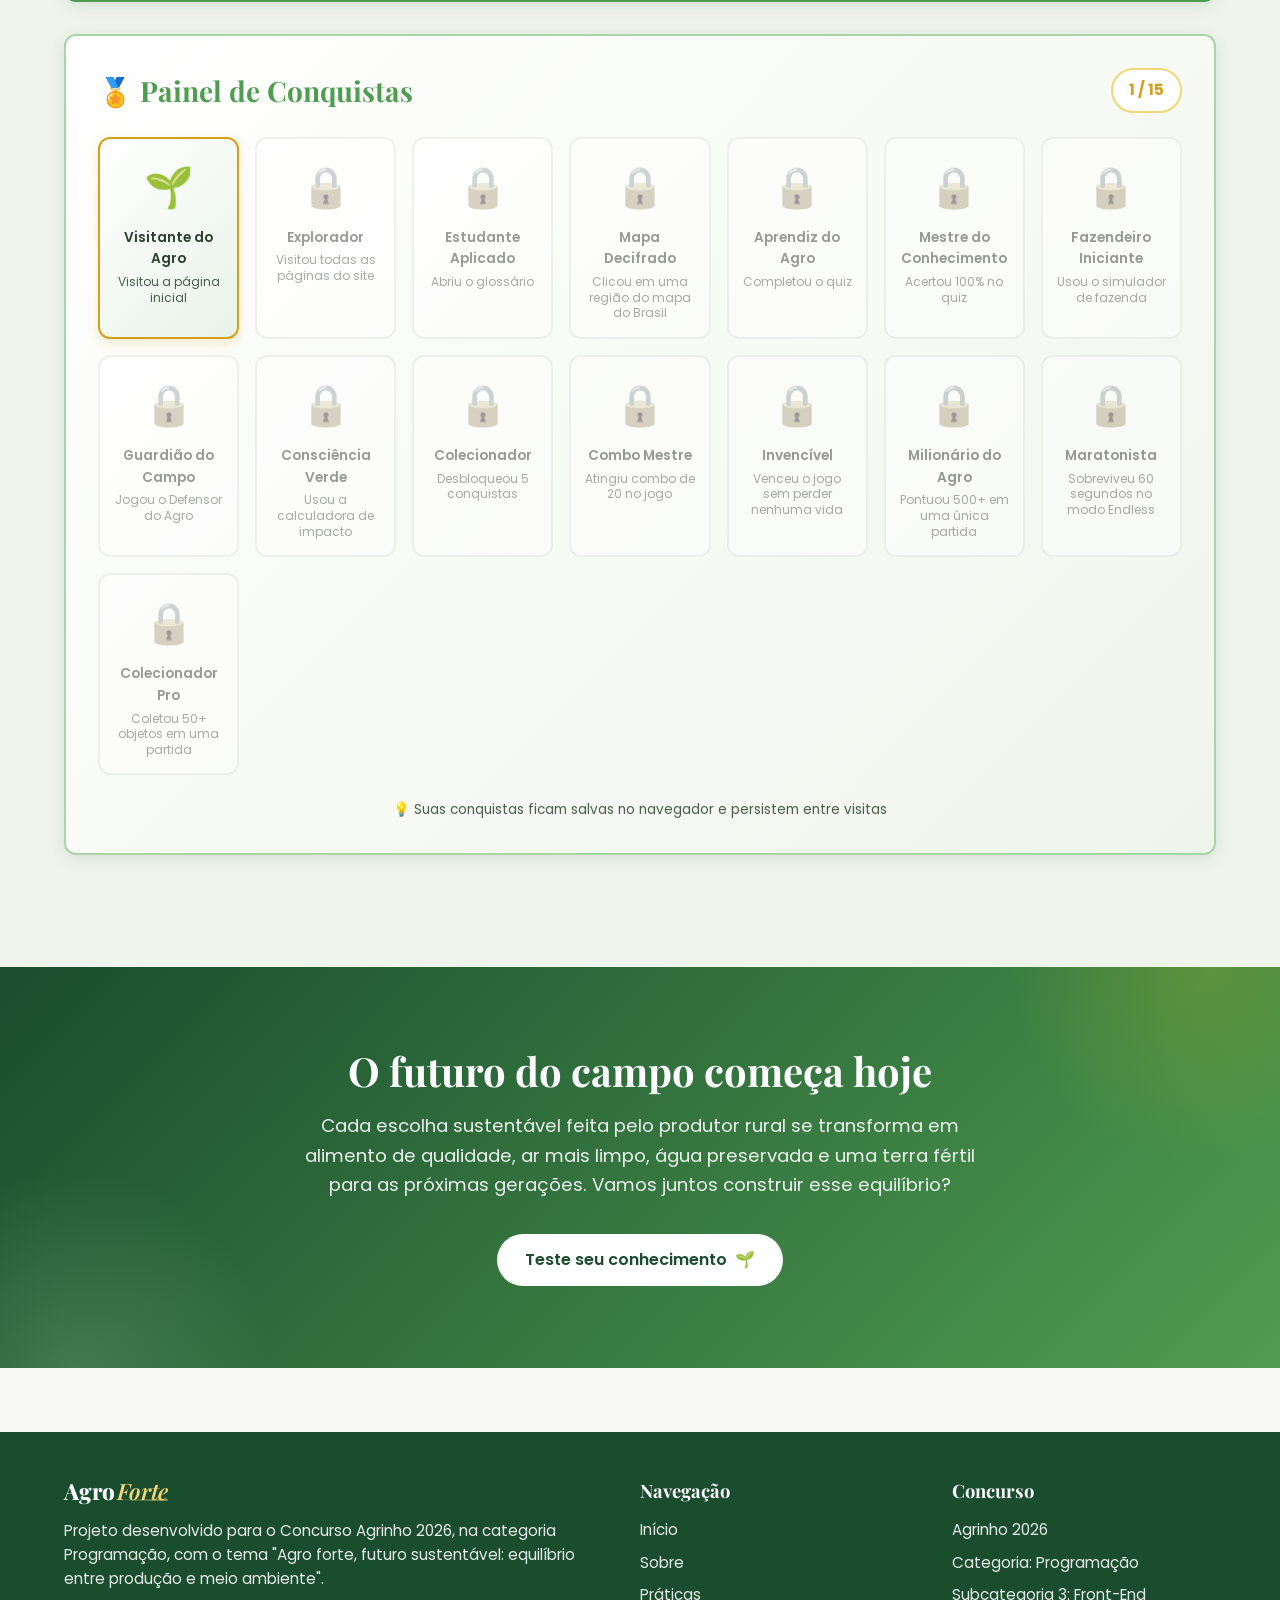
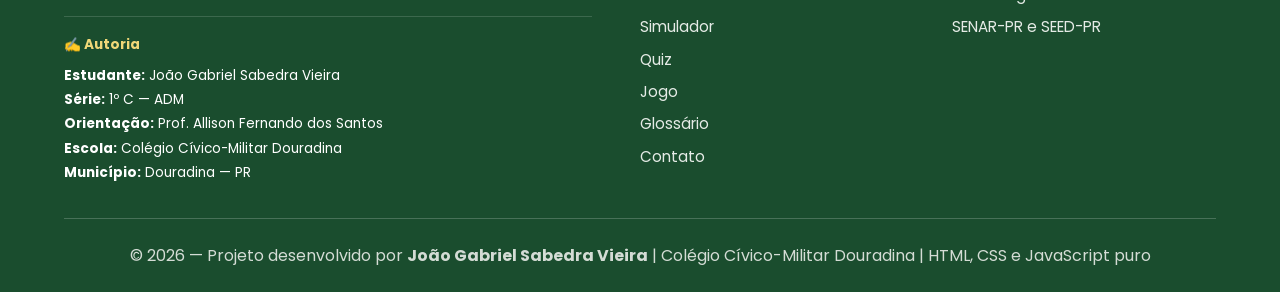
==== commit b6107039: "Substituir emoji por loader giratorio CSS" ====
--- a/index.html
+++ b/index.html
@@ -136,8 +136,8 @@
         o status de carregamento sem interromper o usuário.
     -->
     <div class="tela-carregamento" id="telaCarregamento" role="status" aria-live="polite">
-        <div class="logo-carregamento" aria-hidden="true">🌱</div>
-        <p class="texto-logo-carregamento">Agro Forte</p>
+        <div class="loader-spinner" aria-hidden="true"></div>
+        <p class="texto-logo-carregamento"><span class="logo-marca"><span class="logo-bold">Agro</span><span class="logo-italic">Forte</span></span></p>
         <p>Carregando experiência sustentável...</p>
         <div class="barra-carregamento">
             <div class="barra-carregamento-preenchida"></div>
--- a/css/style.css
+++ b/css/style.css
@@ -176,6 +176,59 @@
     font-size: 1.4rem;
     font-weight: 700;
     color: var(--verde-escuro);
+    text-decoration: none;
+    transition: var(--transicao);
+}
+
+/* Wordmark autoral "AgroForte" com tipografia distintiva */
+.logo-marca {
+    display: inline-flex;
+    align-items: baseline;
+    letter-spacing: -0.01em;
+    line-height: 1;
+}
+
+.logo-bold {
+    color: var(--verde-escuro);
+    font-weight: 800;
+}
+
+.logo-italic {
+    color: var(--verde-medio);
+    font-style: italic;
+    font-weight: 600;
+    margin-left: 0.1em;
+    position: relative;
+}
+
+/* Acento decorativo sutil sob o "Forte" (linha verde-medio) */
+.logo-italic::after {
+    content: '';
+    position: absolute;
+    bottom: 0.1em;
+    left: 0;
+    right: 0;
+    height: 2px;
+    background: linear-gradient(90deg, transparent, var(--verde-medio));
+    border-radius: 2px;
+    opacity: 0.5;
+}
+
+.logo:hover .logo-italic::after {
+    opacity: 1;
+}
+
+/* Versao do wordmark no rodape (cor branca pra contraste no fundo verde) */
+.rodape-logo .logo-marca .logo-bold {
+    color: white;
+}
+
+.rodape-logo .logo-marca .logo-italic {
+    color: var(--dourado-claro);
+}
+
+.rodape-logo .logo-marca .logo-italic::after {
+    background: linear-gradient(90deg, transparent, var(--dourado-claro));
 }
 
 .logo-icone {
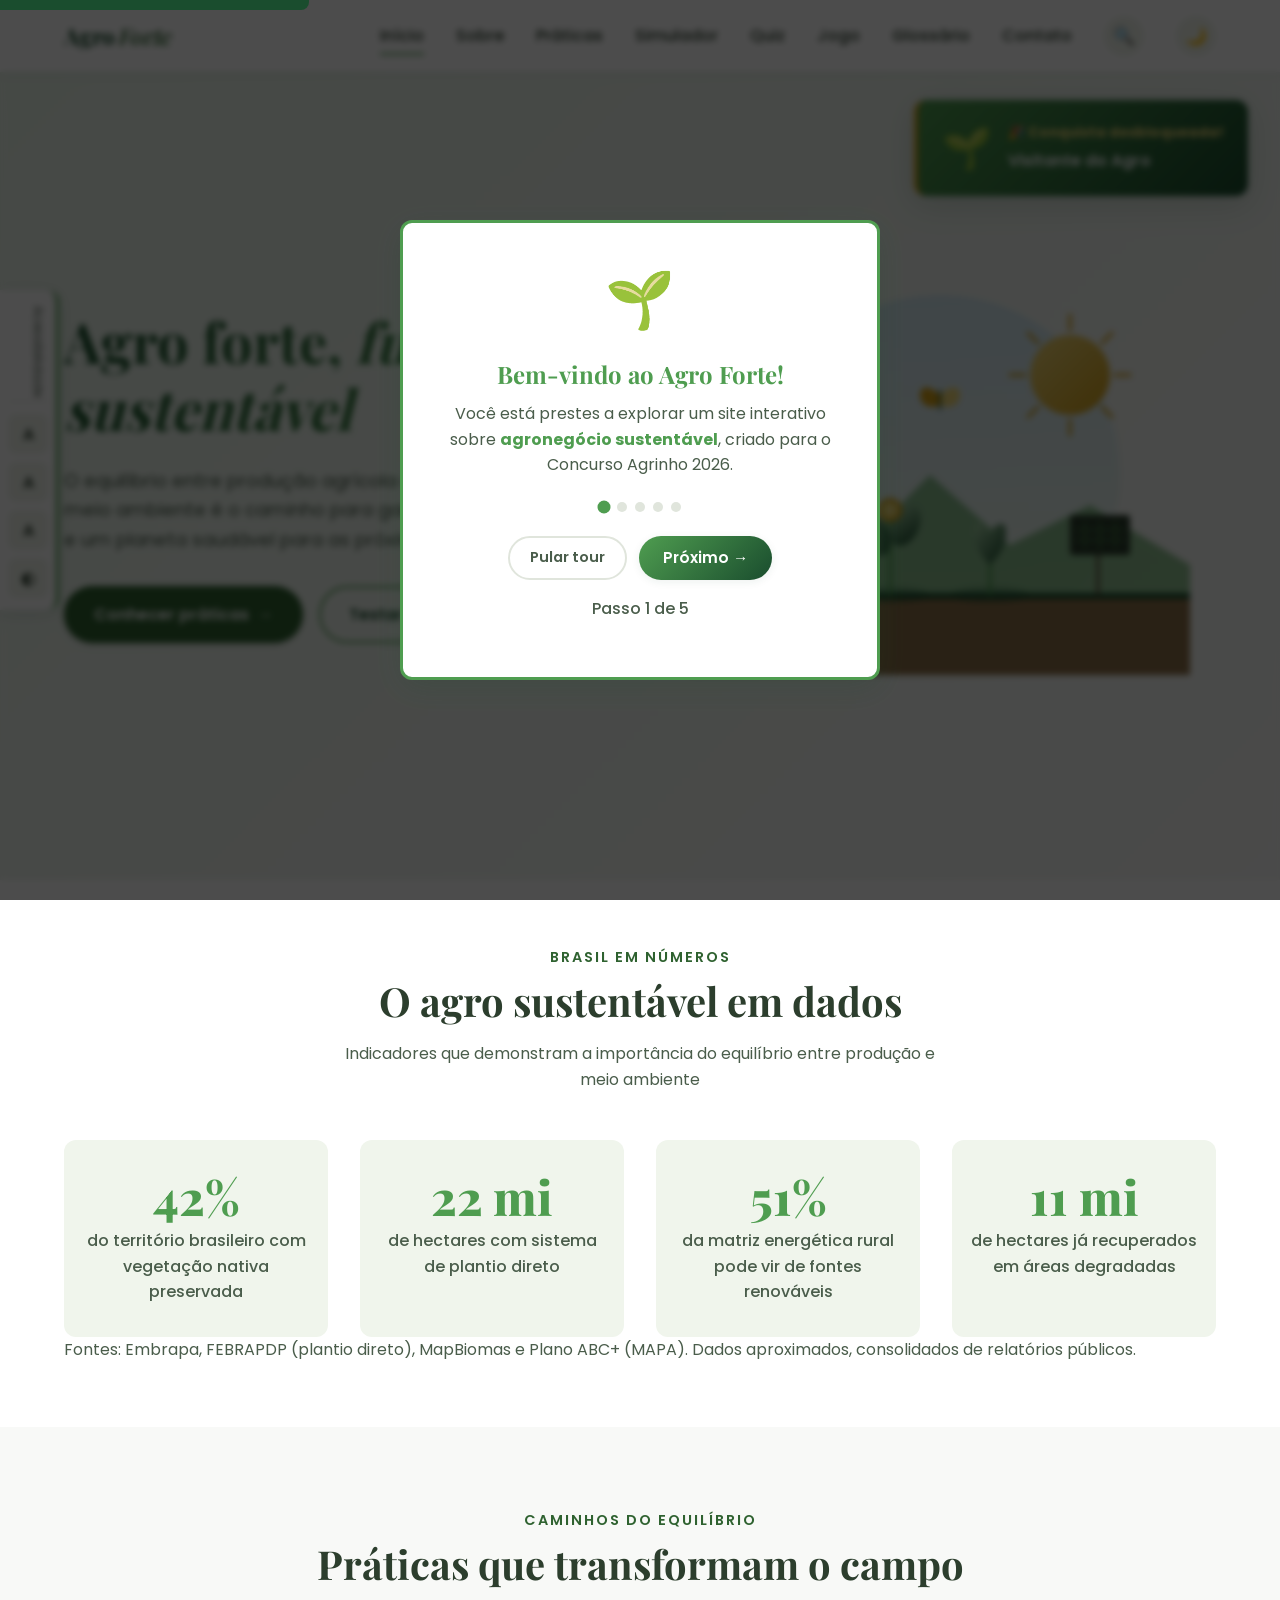
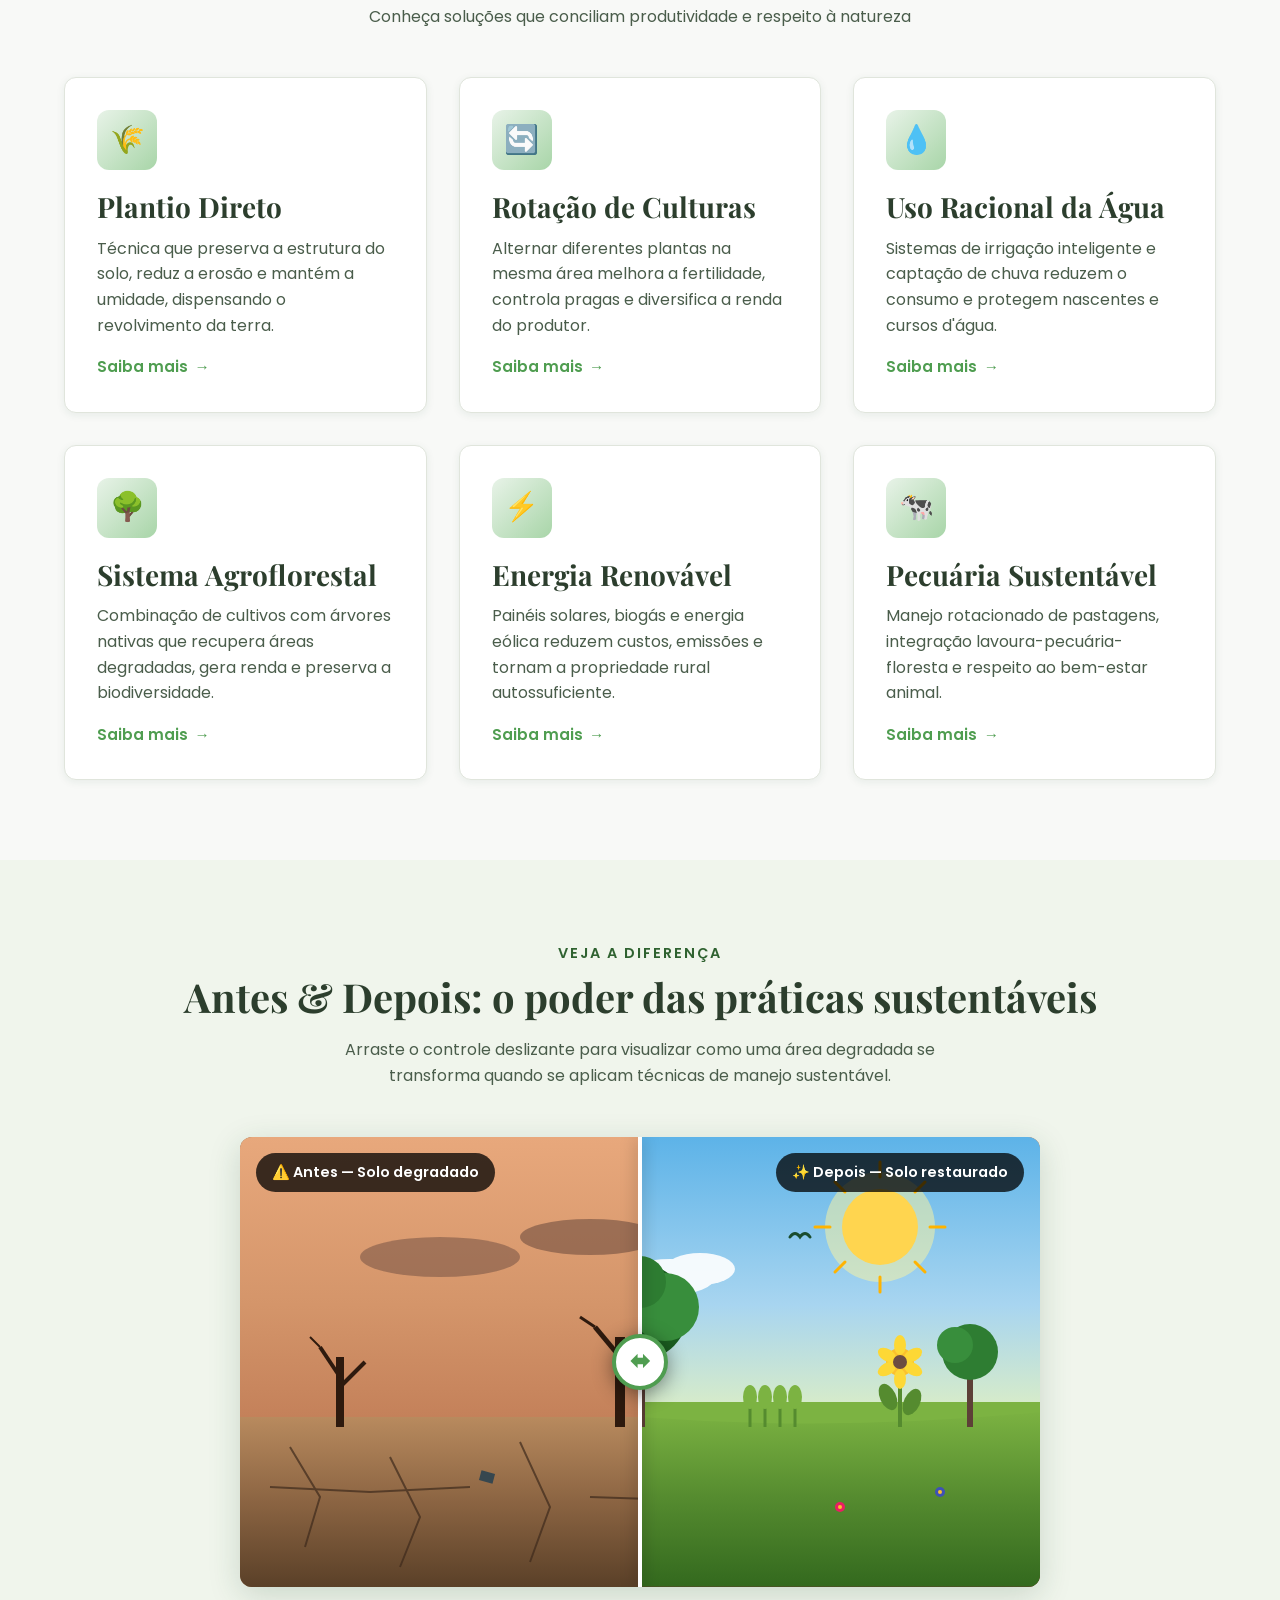
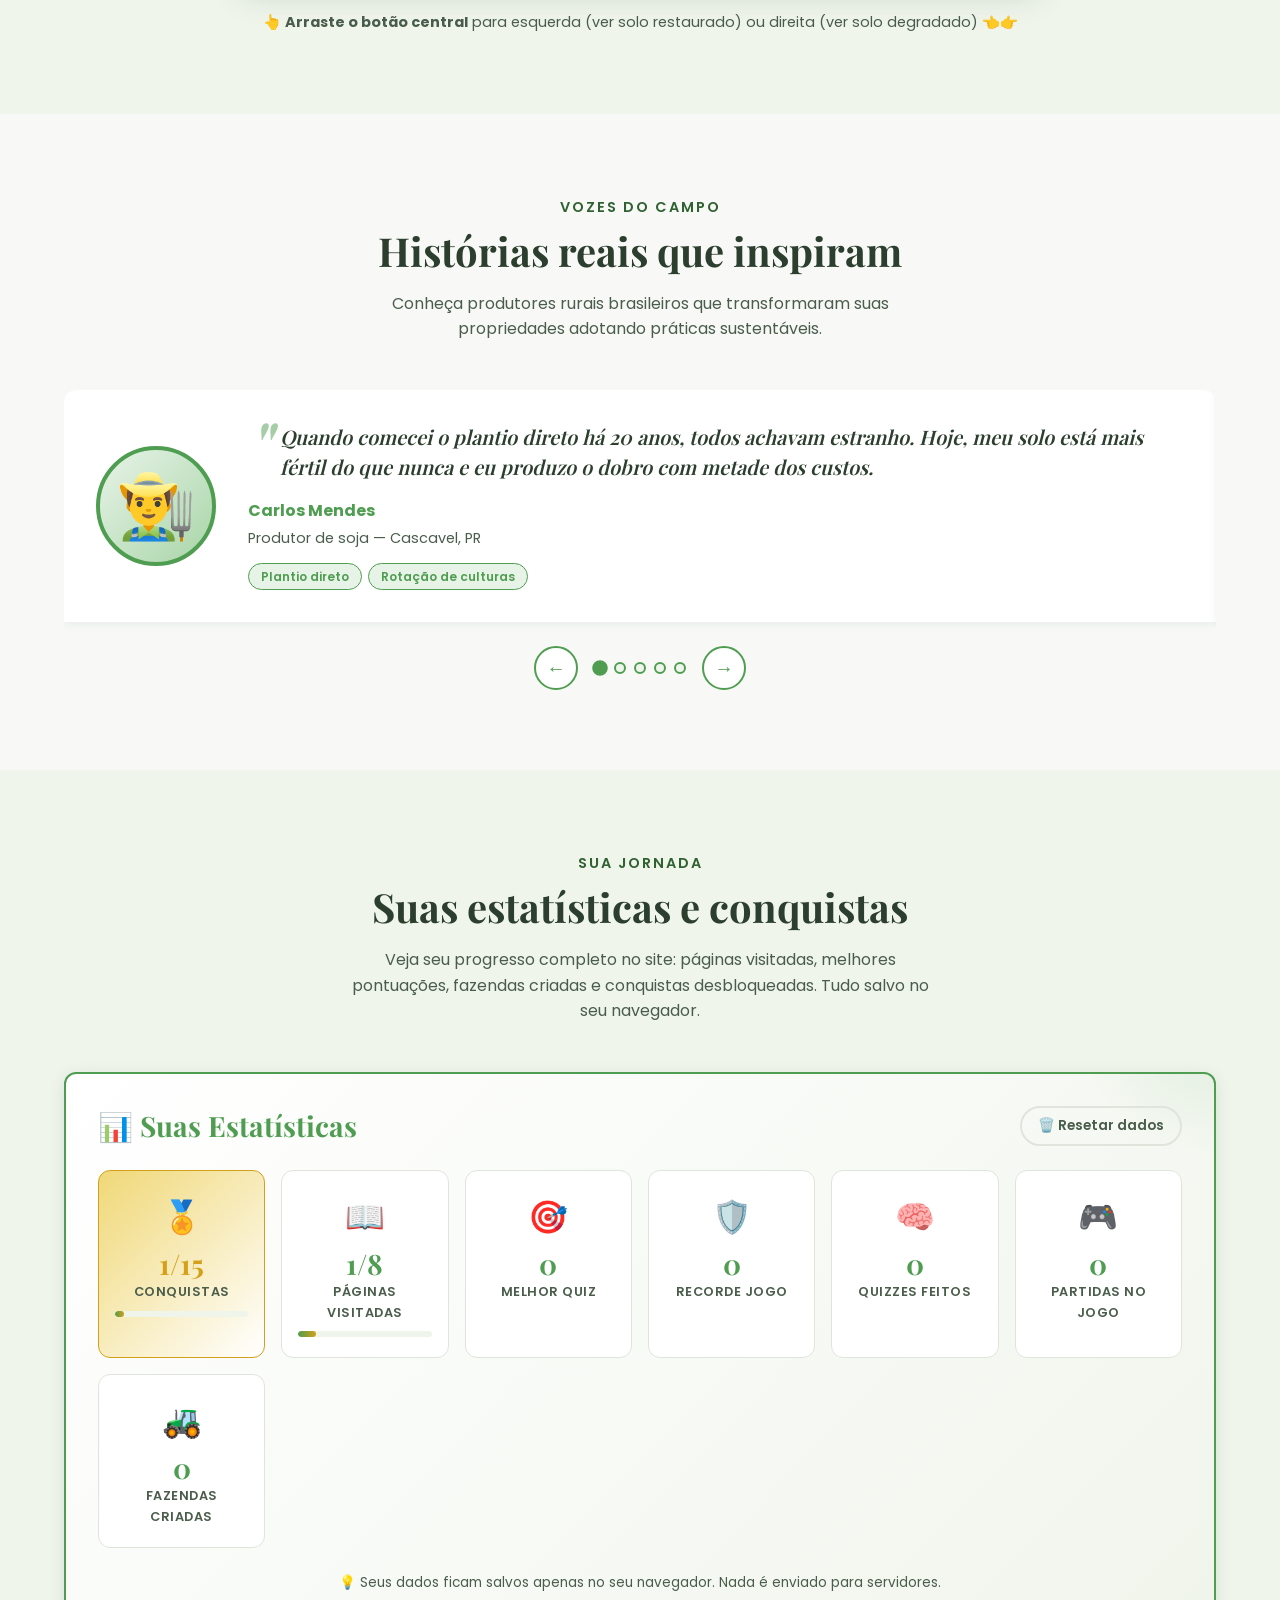
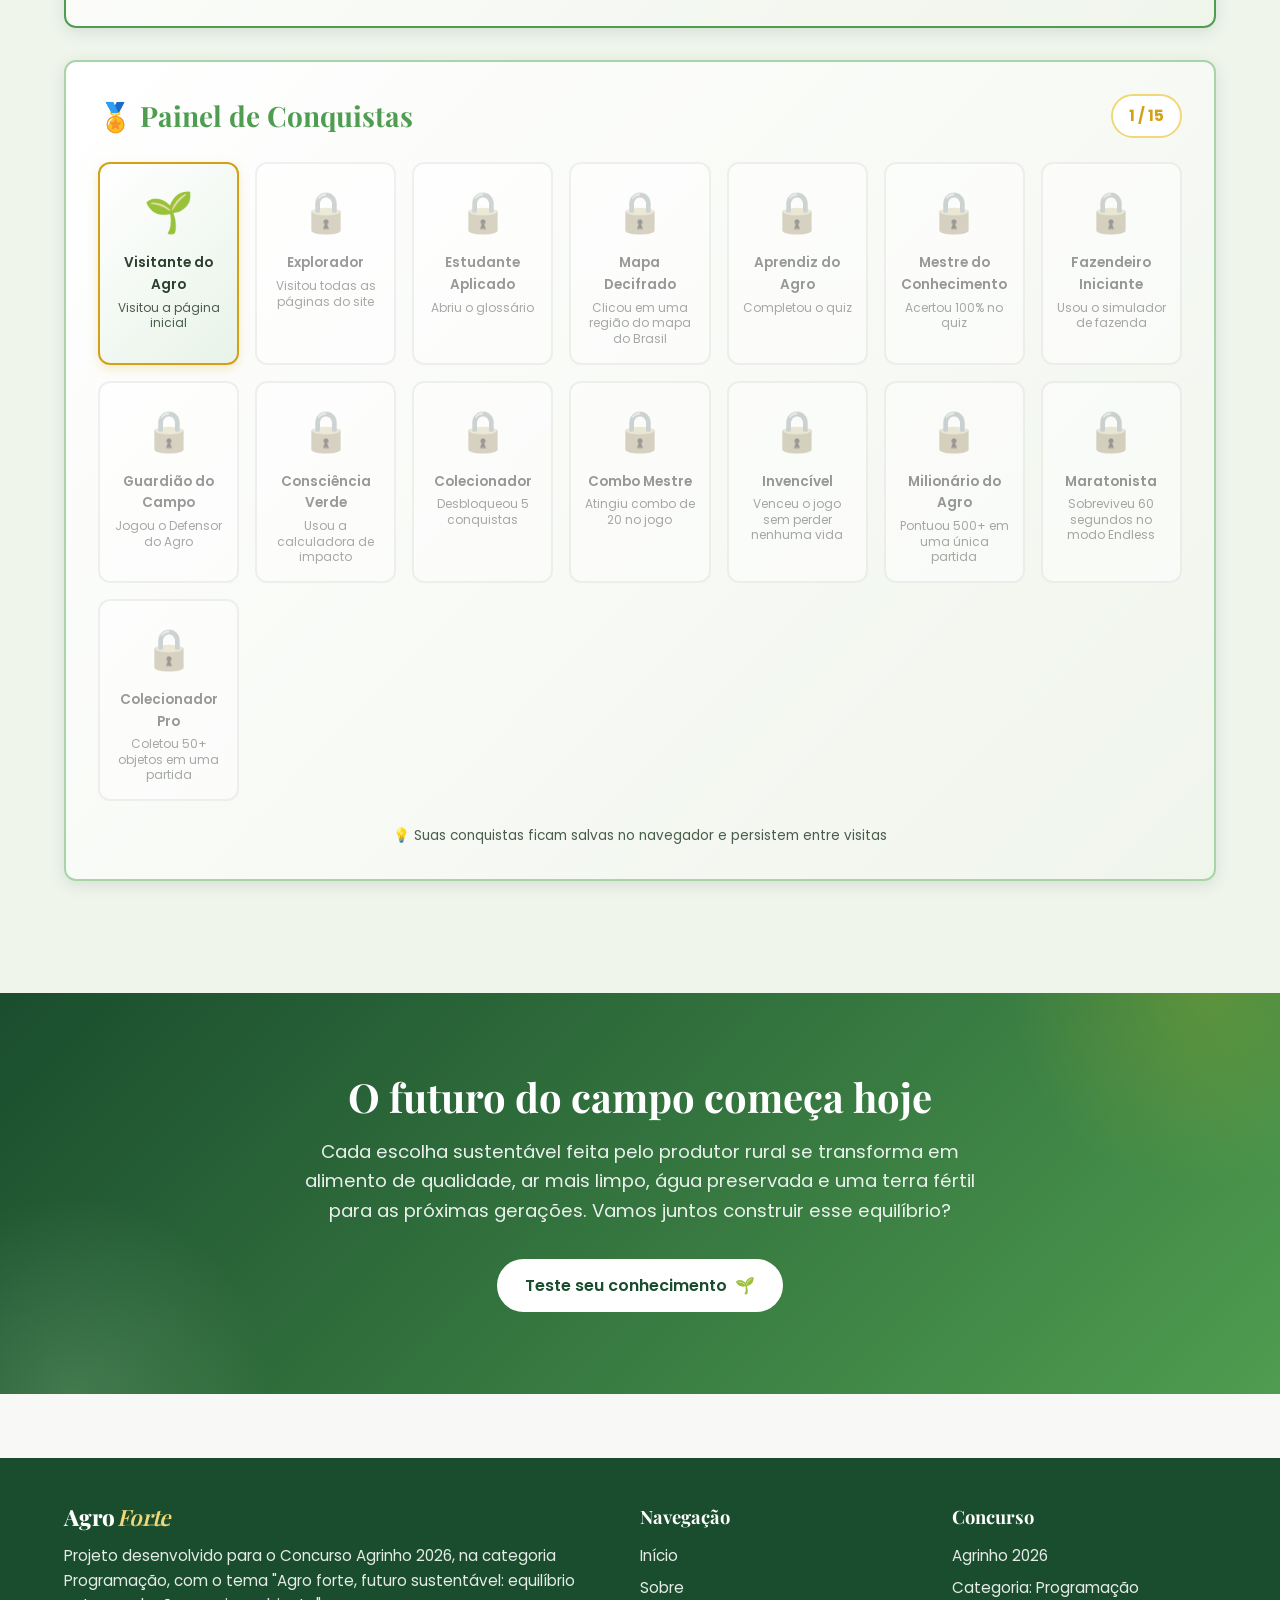
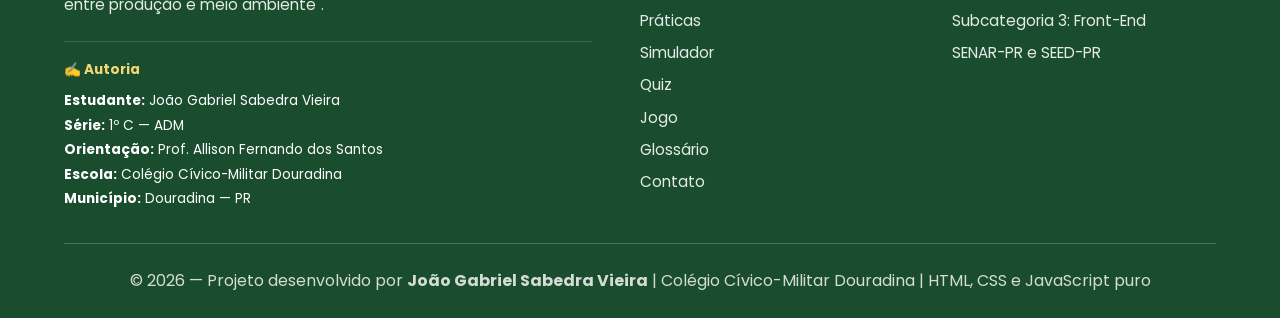
==== commit 24748ee1: "feat: adiciona fontes dos dados estatisticos" ====
--- a/index.html
+++ b/index.html
@@ -429,6 +429,8 @@
                         <div class="rotulo">de hectares já recuperados em áreas degradadas</div>
                     </div>
                 </div>
+
+                <p class="fonte-dados fade-in">Fontes: Embrapa, FEBRAPDP (plantio direto), MapBiomas e Plano ABC+ (MAPA). Dados aproximados, consolidados de relatórios públicos.</p>
             </div>
         </section>
 
--- a/css/style.css
+++ b/css/style.css
@@ -4,8 +4,87 @@
    Autor: Estudante
    ============================================ */
 
-/* Importação de fontes do Google Fonts */
-@import url('https://fonts.googleapis.com/css2?family=Playfair+Display:wght@600;700;800&family=Poppins:wght@300;400;500;600;700&display=swap');
+/* ============================================
+   FONTES SELF-HOSTED — Playfair Display + Poppins
+   ============================================
+   As fontes estão hospedadas LOCALMENTE em /fonts.
+   Isso garante conformidade total com o regulamento
+   retificado do Agrinho 2026 (item 6.1.15), que veda
+   o uso de bibliotecas externas.
+
+   • font-display: swap → evita FOIT (Flash of Invisible
+     Text). Mostra fonte de fallback enquanto a custom
+     carrega, evitando "salto" visual.
+
+   • Caminho ../fonts/ → o CSS está em /css, então sobe
+     um nível e entra em /fonts.
+   ============================================ */
+
+/* Playfair Display — Serifa elegante (títulos) */
+@font-face {
+    font-family: 'Playfair Display';
+    font-style: normal;
+    font-weight: 600;
+    font-display: swap;
+    src: url('../fonts/playfair-display-v40-latin_latin-ext-600.woff2') format('woff2');
+}
+
+@font-face {
+    font-family: 'Playfair Display';
+    font-style: normal;
+    font-weight: 700;
+    font-display: swap;
+    src: url('../fonts/playfair-display-v40-latin_latin-ext-700.woff2') format('woff2');
+}
+
+@font-face {
+    font-family: 'Playfair Display';
+    font-style: normal;
+    font-weight: 800;
+    font-display: swap;
+    src: url('../fonts/playfair-display-v40-latin_latin-ext-800.woff2') format('woff2');
+}
+
+/* Poppins — Sans-serif moderna (corpo do texto) */
+@font-face {
+    font-family: 'Poppins';
+    font-style: normal;
+    font-weight: 300;
+    font-display: swap;
+    src: url('../fonts/poppins-v24-latin_latin-ext-300.woff2') format('woff2');
+}
+
+@font-face {
+    font-family: 'Poppins';
+    font-style: normal;
+    font-weight: 400;
+    font-display: swap;
+    src: url('../fonts/poppins-v24-latin_latin-ext-regular.woff2') format('woff2');
+}
+
+@font-face {
+    font-family: 'Poppins';
+    font-style: normal;
+    font-weight: 500;
+    font-display: swap;
+    src: url('../fonts/poppins-v24-latin_latin-ext-500.woff2') format('woff2');
+}
+
+@font-face {
+    font-family: 'Poppins';
+    font-style: normal;
+    font-weight: 600;
+    font-display: swap;
+    src: url('../fonts/poppins-v24-latin_latin-ext-600.woff2') format('woff2');
+}
+
+@font-face {
+    font-family: 'Poppins';
+    font-style: normal;
+    font-weight: 700;
+    font-display: swap;
+    src: url('../fonts/poppins-v24-latin_latin-ext-700.woff2') format('woff2');
+}
 
 /* ============================================
    VARIÁVEIS CSS (CUSTOM PROPERTIES)
@@ -194,7 +273,7 @@
 }
 
 .logo-italic {
-    color: var(--verde-medio);
+    color: #2f6230;
     font-style: italic;
     font-weight: 600;
     margin-left: 0.1em;
@@ -476,7 +555,7 @@
 
 .secao-titulo span {
     display: inline-block;
-    color: var(--verde-medio);
+    color: #2f6230;
     font-size: 0.9rem;
     font-weight: 600;
     text-transform: uppercase;
@@ -1497,20 +1576,33 @@
     visibility: hidden;
 }
 
-.tela-carregamento .logo-carregamento {
-    font-size: 5rem;
-    animation: pulsar 1.5s ease-in-out infinite, girarLeve 4s linear infinite;
-}
-
-@keyframes pulsar {
-    0%, 100% { transform: scale(1); }
-    50% { transform: scale(1.15); }
-}
-
-@keyframes girarLeve {
-    0% { transform: rotate(-5deg); }
-    50% { transform: rotate(5deg); }
-    100% { transform: rotate(-5deg); }
+/* Loader giratório (substitui o emoji anterior) — 100% CSS, sem imagens */
+.tela-carregamento .loader-spinner {
+    width: 70px;
+    height: 70px;
+    border: 4px solid rgba(255, 255, 255, 0.2);
+    border-top-color: white;
+    border-right-color: var(--dourado-claro);
+    border-radius: 50%;
+    animation: girar 1s linear infinite;
+    margin-bottom: 0.5rem;
+}
+
+@keyframes girar {
+    to { transform: rotate(360deg); }
+}
+
+/* Wordmark "AgroForte" na tela de carregamento — adapta cor pro fundo verde escuro */
+.tela-carregamento .logo-marca .logo-bold {
+    color: white;
+}
+
+.tela-carregamento .logo-marca .logo-italic {
+    color: var(--dourado-claro);
+}
+
+.tela-carregamento .logo-marca .logo-italic::after {
+    background: linear-gradient(90deg, transparent, var(--dourado-claro));
 }
 
 .tela-carregamento h1,
@@ -2429,9 +2521,9 @@
 }
 
 .letra-filtro.ativa {
-    background-color: var(--verde-medio);
+    background-color: #2f6230;
     color: white;
-    border-color: var(--verde-medio);
+    border-color: #2f6230;
 }
 
 .letra-filtro.desabilitado {
@@ -3984,6 +4076,13 @@
 .icone-medio-margin {
     font-size: 5rem;
     margin-bottom: 0.5rem;
+}
+
+/* Reduz o icone de fim de jogo no overlay (5rem era grande demais e era cortado) */
+.jogo-overlay .icone-medio-margin {
+    font-size: 3rem;
+    margin: 0 0 0.25rem 0;
+    line-height: 1.2;
 }
 
 .subtitulo-margem {
